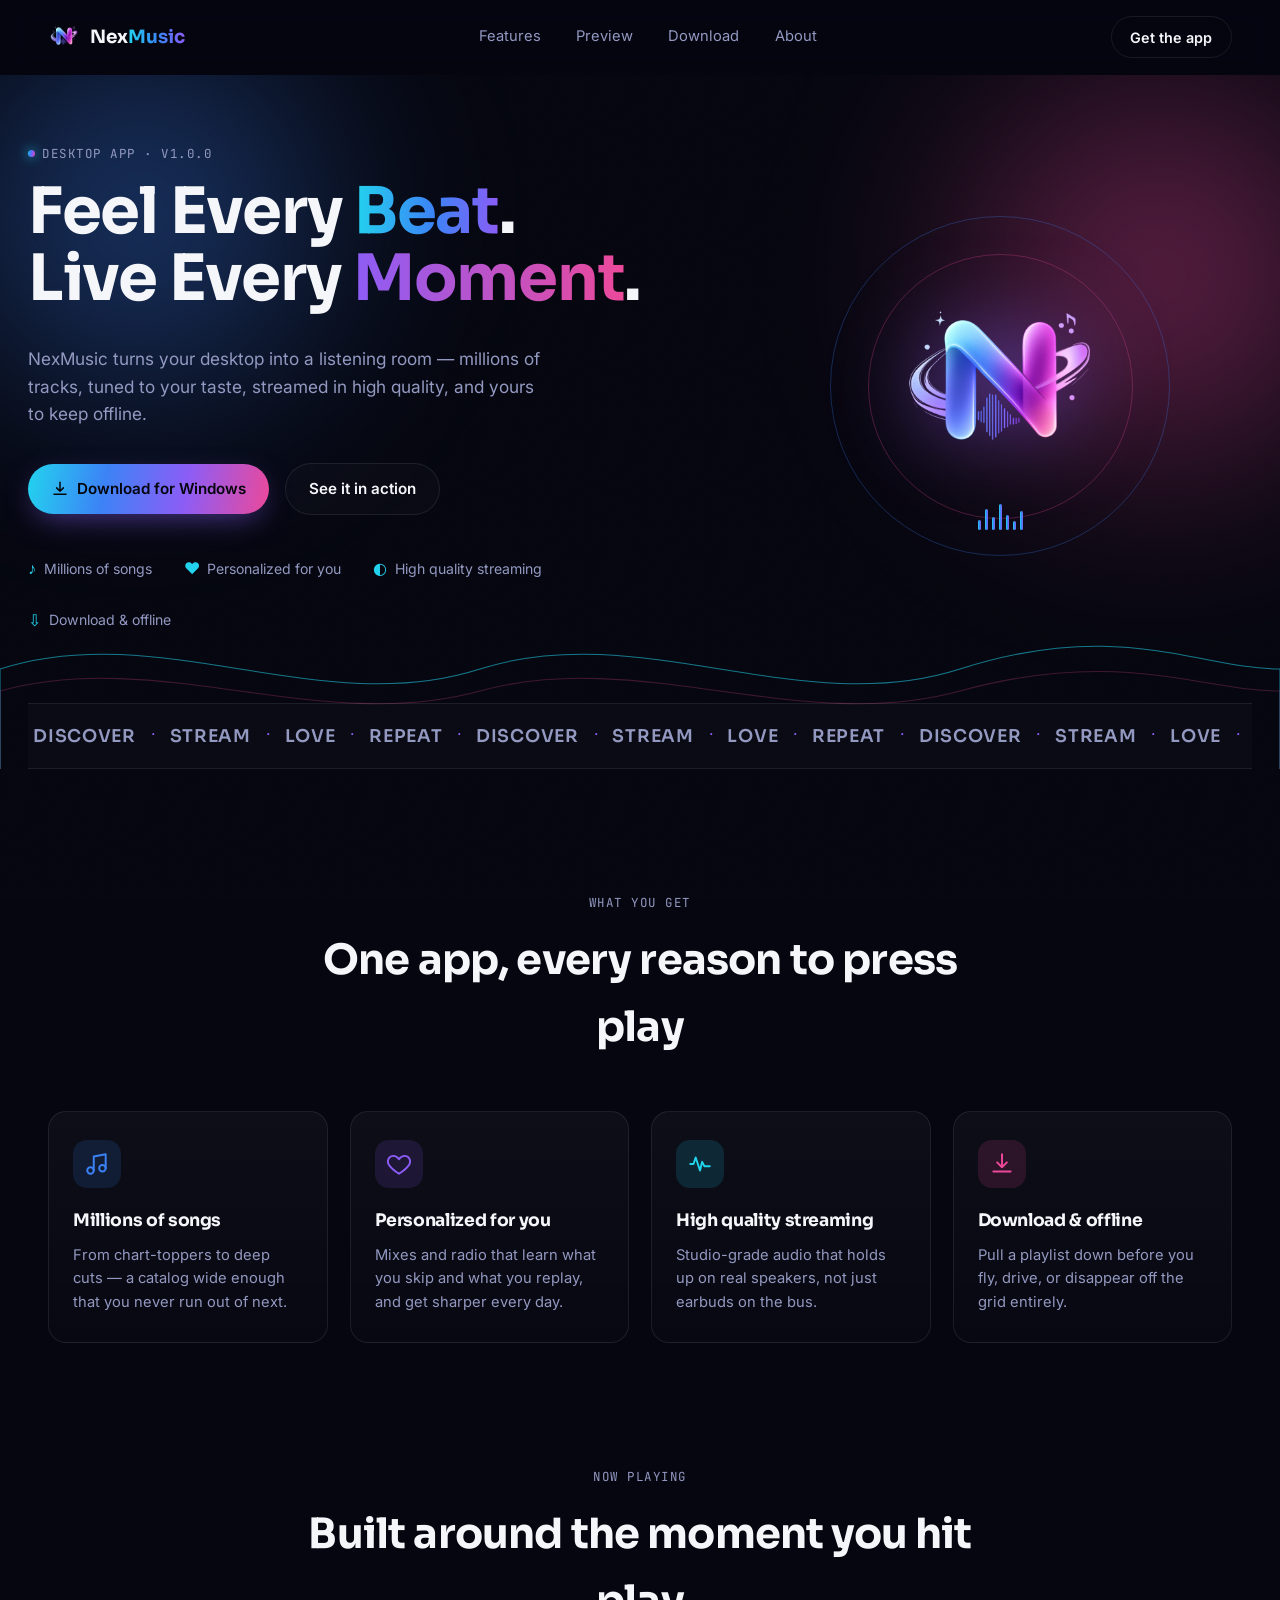
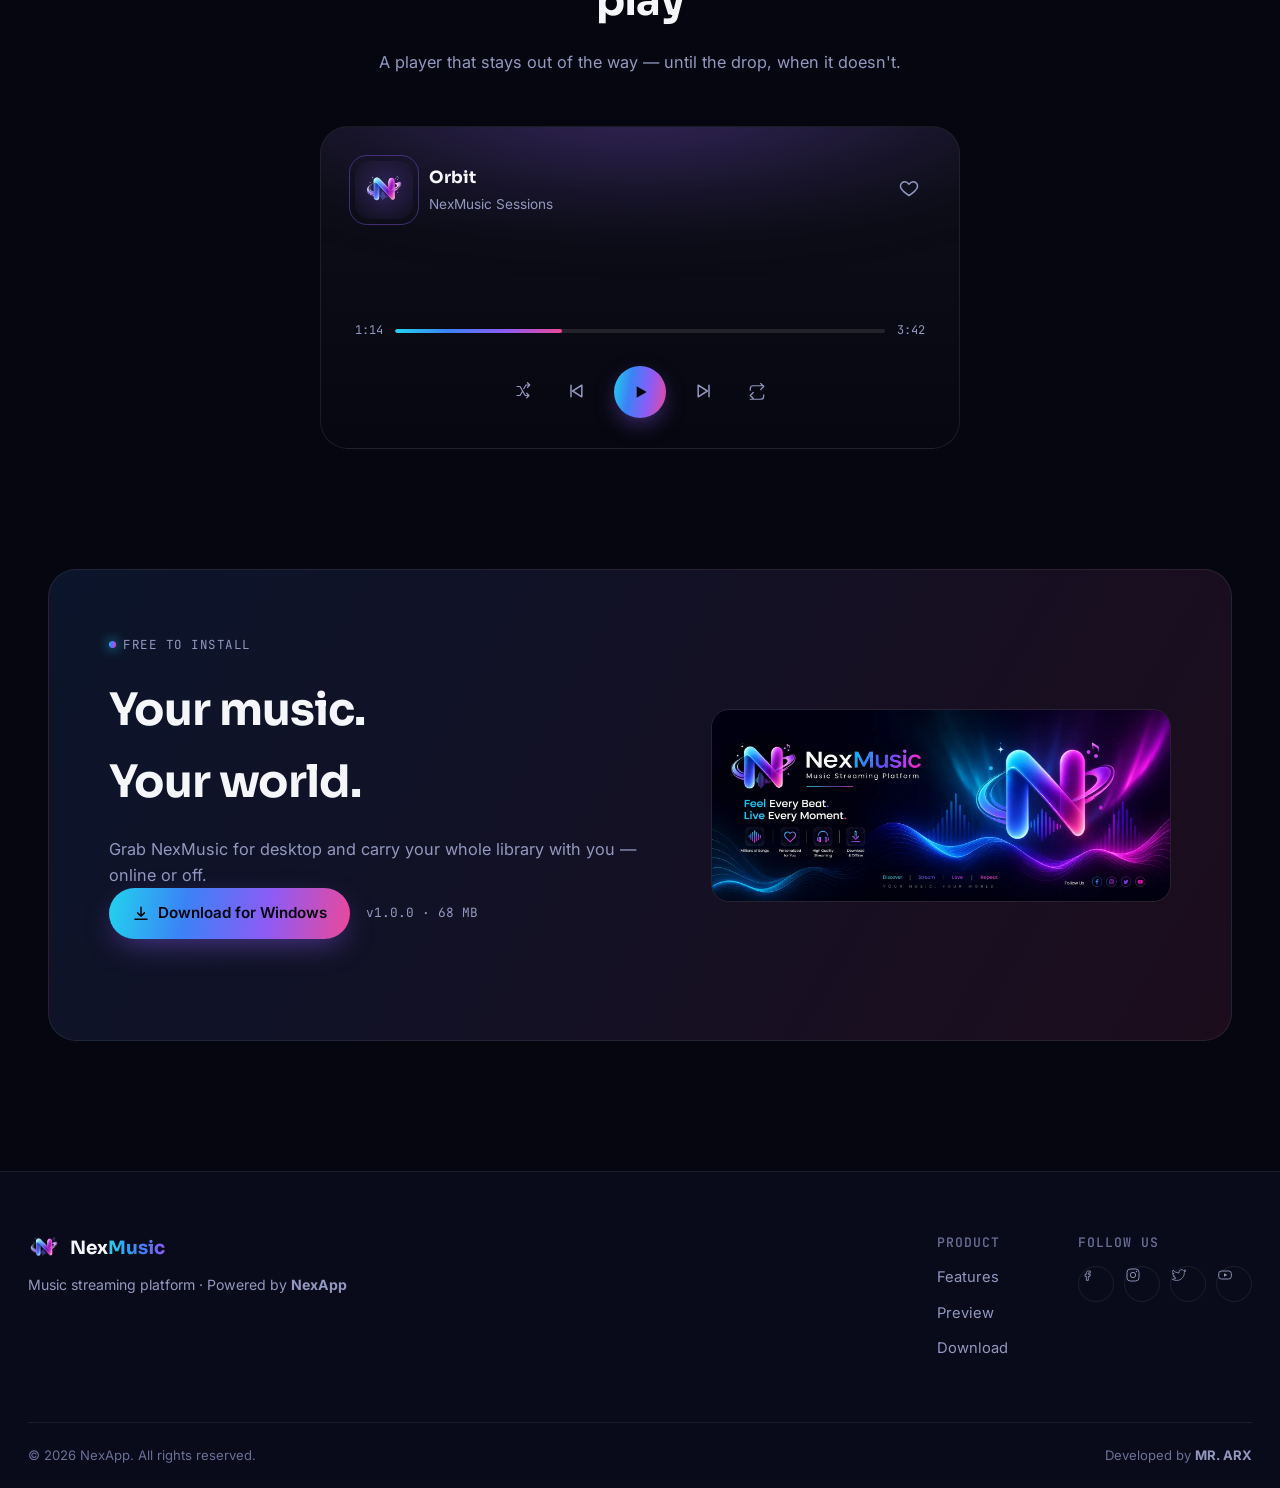
==== index.html @ af3c4093 "NexMusic landing" ====
<!DOCTYPE html>
<html lang="en">
<head>
<meta charset="UTF-8">
<meta name="viewport" content="width=device-width, initial-scale=1.0">
<title>NexMusic — Feel Every Beat. Live Every Moment.</title>
<meta name="description" content="NexMusic is a desktop music streaming app with millions of songs, personalized picks, high-quality audio, and offline downloads. Built by NexApp.">

<!-- Open Graph -->
<meta property="og:title" content="NexMusic — Feel Every Beat. Live Every Moment.">
<meta property="og:description" content="Millions of songs. Personalized for you. High-quality streaming, downloaded and offline.">
<meta property="og:image" content="assets/cover.webp">
<meta property="og:type" content="website">

<link rel="icon" href="assets/favicon.ico" type="image/x-icon">
<link rel="apple-touch-icon" href="assets/logo-512.png">

<link rel="preconnect" href="https://fonts.googleapis.com">
<link rel="preconnect" href="https://fonts.gstatic.com" crossorigin>
<link href="https://fonts.googleapis.com/css2?family=Sora:wght@400;500;600;700;800&family=Inter:wght@400;500;600;700&family=JetBrains+Mono:wght@400;500&display=swap" rel="stylesheet">

<link rel="stylesheet" href="style.css">
</head>
<body>

<div class="noise-layer"></div>

<!-- ============ NAV ============ -->
<header class="nav" id="nav">
  <div class="nav-inner">
    <a href="#top" class="brand">
      <img src="assets/logo.webp" alt="NexMusic" class="brand-mark">
      <span class="brand-name">Nex<em>Music</em></span>
    </a>

    <nav class="nav-links" id="navLinks">
      <a href="#features">Features</a>
      <a href="#player">Preview</a>
      <a href="#download">Download</a>
      <a href="#about">About</a>
    </nav>

    <div class="nav-actions">
      <a href="#download" class="btn btn-ghost">Get the app</a>
      <button class="nav-toggle" id="navToggle" aria-label="Toggle menu" aria-expanded="false">
        <span></span><span></span><span></span>
      </button>
    </div>
  </div>
</header>

<main id="top">

  <!-- ============ HERO ============ -->
  <section class="hero">
    <div class="hero-bg" aria-hidden="true">
      <div class="glow glow-blue"></div>
      <div class="glow glow-pink"></div>
      <svg class="hero-wave" viewBox="0 0 1600 300" preserveAspectRatio="none" aria-hidden="true">
        <path class="wave wave-1" d="M0,150 C 200,80 400,220 600,150 C 800,80 1000,220 1200,150 C 1400,80 1500,150 1600,150 L1600,300 L0,300 Z"/>
        <path class="wave wave-2" d="M0,180 C 200,120 400,240 600,180 C 800,120 1000,240 1200,180 C 1400,120 1500,180 1600,180 L1600,300 L0,300 Z"/>
      </svg>
    </div>

    <div class="hero-inner">
      <div class="hero-copy reveal">
        <p class="eyebrow"><span class="eyebrow-dot"></span>Desktop app · v1.0.0</p>
        <h1 class="hero-title">
          Feel Every <span class="grad-text">Beat</span>.<br>
          Live Every <span class="grad-text alt">Moment</span>.
        </h1>
        <p class="hero-sub">
          NexMusic turns your desktop into a listening room — millions of tracks, tuned to your
          taste, streamed in high quality, and yours to keep offline.
        </p>

        <div class="hero-cta">
          <a href="#download" class="btn btn-primary">
            <svg width="18" height="18" viewBox="0 0 24 24" fill="none"><path d="M12 3v12m0 0l-4.5-4.5M12 15l4.5-4.5M4 19h16" stroke="currentColor" stroke-width="2" stroke-linecap="round" stroke-linejoin="round"/></svg>
            Download for Windows
          </a>
          <a href="#player" class="btn btn-outline">See it in action</a>
        </div>

        <div class="hero-stats">
          <div class="stat"><span class="stat-icon">♪</span>Millions of songs</div>
          <div class="stat"><span class="stat-icon">♥</span>Personalized for you</div>
          <div class="stat"><span class="stat-icon">◐</span>High quality streaming</div>
          <div class="stat"><span class="stat-icon">⇩</span>Download &amp; offline</div>
        </div>
      </div>

      <div class="hero-art reveal" style="--delay:120ms">
        <div class="logo-orbit">
          <div class="orbit-ring ring-1"></div>
          <div class="orbit-ring ring-2"></div>
          <img src="assets/logo.webp" alt="NexMusic logo" class="hero-logo">
          <div class="mini-eq" aria-hidden="true">
            <span></span><span></span><span></span><span></span><span></span><span></span><span></span>
          </div>
        </div>
      </div>
    </div>

    <div class="marquee" aria-hidden="true">
      <div class="marquee-track">
        <span>Discover</span><i>·</i><span>Stream</span><i>·</i><span>Love</span><i>·</i><span>Repeat</span><i>·</i>
        <span>Discover</span><i>·</i><span>Stream</span><i>·</i><span>Love</span><i>·</i><span>Repeat</span><i>·</i>
        <span>Discover</span><i>·</i><span>Stream</span><i>·</i><span>Love</span><i>·</i><span>Repeat</span><i>·</i>
        <span>Discover</span><i>·</i><span>Stream</span><i>·</i><span>Love</span><i>·</i><span>Repeat</span><i>·</i>
      </div>
    </div>
  </section>

  <!-- ============ FEATURES ============ -->
  <section class="features" id="features">
    <div class="section-head reveal">
      <p class="eyebrow center">What you get</p>
      <h2>One app, every reason to press play</h2>
    </div>

    <div class="feature-grid">
      <article class="feature-card reveal">
        <div class="feature-icon icon-blue">
          <svg width="26" height="26" viewBox="0 0 24 24" fill="none"><path d="M9 18V5l11-2v13" stroke="currentColor" stroke-width="1.8" stroke-linecap="round" stroke-linejoin="round"/><circle cx="6" cy="18" r="3" stroke="currentColor" stroke-width="1.8"/><circle cx="17" cy="16" r="3" stroke="currentColor" stroke-width="1.8"/></svg>
        </div>
        <h3>Millions of songs</h3>
        <p>From chart-toppers to deep cuts — a catalog wide enough that you never run out of next.</p>
      </article>

      <article class="feature-card reveal" style="--delay:80ms">
        <div class="feature-icon icon-purple">
          <svg width="26" height="26" viewBox="0 0 24 24" fill="none"><path d="M12 21s-7-4.35-9.5-8.5C.5 8.5 3 4.5 7 4.5c2 0 3.5 1 5 3 1.5-2 3-3 5-3 4 0 6.5 4 4.5 8-2.5 4.15-9.5 8.5-9.5 8.5z" stroke="currentColor" stroke-width="1.8" stroke-linejoin="round"/></svg>
        </div>
        <h3>Personalized for you</h3>
        <p>Mixes and radio that learn what you skip and what you replay, and get sharper every day.</p>
      </article>

      <article class="feature-card reveal" style="--delay:160ms">
        <div class="feature-icon icon-cyan">
          <svg width="26" height="26" viewBox="0 0 24 24" fill="none"><path d="M3 12h3l2-6 4 12 2-8 2 4h5" stroke="currentColor" stroke-width="1.8" stroke-linecap="round" stroke-linejoin="round"/></svg>
        </div>
        <h3>High quality streaming</h3>
        <p>Studio-grade audio that holds up on real speakers, not just earbuds on the bus.</p>
      </article>

      <article class="feature-card reveal" style="--delay:240ms">
        <div class="feature-icon icon-pink">
          <svg width="26" height="26" viewBox="0 0 24 24" fill="none"><path d="M12 3v12m0 0l-4.5-4.5M12 15l4.5-4.5M4 19h16" stroke="currentColor" stroke-width="1.8" stroke-linecap="round" stroke-linejoin="round"/></svg>
        </div>
        <h3>Download &amp; offline</h3>
        <p>Pull a playlist down before you fly, drive, or disappear off the grid entirely.</p>
      </article>
    </div>
  </section>

  <!-- ============ PLAYER PREVIEW (signature) ============ -->
  <section class="player-section" id="player">
    <div class="section-head reveal">
      <p class="eyebrow center">Now playing</p>
      <h2>Built around the moment you hit play</h2>
      <p class="section-sub">A player that stays out of the way — until the drop, when it doesn't.</p>
    </div>

    <div class="player-card reveal">
      <div class="player-glow" aria-hidden="true"></div>
      <div class="player-top">
        <div class="player-art">
          <img src="assets/logo.webp" alt="" aria-hidden="true">
          <div class="art-ring"></div>
        </div>
        <div class="player-meta">
          <p class="player-track">Orbit</p>
          <p class="player-artist">NexMusic Sessions</p>
        </div>
        <button class="player-like" aria-label="Like">
          <svg width="20" height="20" viewBox="0 0 24 24" fill="none"><path d="M12 21s-7-4.35-9.5-8.5C.5 8.5 3 4.5 7 4.5c2 0 3.5 1 5 3 1.5-2 3-3 5-3 4 0 6.5 4 4.5 8-2.5 4.15-9.5 8.5-9.5 8.5z" stroke="currentColor" stroke-width="1.8" stroke-linejoin="round"/></svg>
        </button>
      </div>

      <div class="player-eq" aria-hidden="true">
        <span></span><span></span><span></span><span></span><span></span><span></span><span></span><span></span><span></span><span></span><span></span><span></span><span></span><span></span><span></span><span></span><span></span><span></span><span></span><span></span><span></span><span></span><span></span><span></span>
      </div>

      <div class="player-scrub">
        <span class="t-now">1:14</span>
        <div class="scrub-track"><div class="scrub-fill"></div></div>
        <span class="t-end">3:42</span>
      </div>

      <div class="player-controls">
        <button aria-label="Shuffle"><svg width="18" height="18" viewBox="0 0 24 24" fill="none"><path d="M4 6h4l7 12h5m0 0l-3-3m3 3l-3 3M4 18h4l3-5m2-4l3-5h5m0 0l-3-3m3 3l-3 3" stroke="currentColor" stroke-width="1.6" stroke-linecap="round" stroke-linejoin="round"/></svg></button>
        <button aria-label="Previous"><svg width="20" height="20" viewBox="0 0 24 24" fill="none"><path d="M19 5v14L8 12l11-7zM6 5v14" stroke="currentColor" stroke-width="1.8" stroke-linecap="round" stroke-linejoin="round"/></svg></button>
        <button class="play-btn" aria-label="Play"><svg width="20" height="20" viewBox="0 0 24 24" fill="currentColor"><path d="M8 5v14l12-7z"/></svg></button>
        <button aria-label="Next"><svg width="20" height="20" viewBox="0 0 24 24" fill="none"><path d="M5 5v14l11-7L5 5zM18 5v14" stroke="currentColor" stroke-width="1.8" stroke-linecap="round" stroke-linejoin="round"/></svg></button>
        <button aria-label="Repeat"><svg width="18" height="18" viewBox="0 0 24 24" fill="none"><path d="M17 2l4 4-4 4M3 11V9a4 4 0 014-4h14M7 22l-4-4 4-4m14 3v2a4 4 0 01-4 4H3" stroke="currentColor" stroke-width="1.6" stroke-linecap="round" stroke-linejoin="round"/></svg></button>
      </div>
    </div>
  </section>

  <!-- ============ DOWNLOAD ============ -->
  <section class="download" id="download">
    <div class="download-card reveal">
      <div class="download-copy">
        <p class="eyebrow"><span class="eyebrow-dot"></span>Free to install</p>
        <h2>Your music.<br>Your world.</h2>
        <p class="section-sub">
          Grab NexMusic for desktop and carry your whole library with you — online or off.
        </p>
        <div class="hero-cta">
          <a href="#" class="btn btn-primary">
            <svg width="18" height="18" viewBox="0 0 24 24" fill="none"><path d="M12 3v12m0 0l-4.5-4.5M12 15l4.5-4.5M4 19h16" stroke="currentColor" stroke-width="2" stroke-linecap="round" stroke-linejoin="round"/></svg>
            Download for Windows
          </a>
          <span class="version-tag">v1.0.0 · 68 MB</span>
        </div>
      </div>
      <div class="download-art" aria-hidden="true">
        <img src="assets/cover.webp" alt="" loading="lazy">
      </div>
    </div>
  </section>

</main>

<!-- ============ FOOTER ============ -->
<footer class="footer" id="about">
  <div class="footer-inner">
    <div class="footer-brand">
      <a href="#top" class="brand">
        <img src="assets/logo.webp" alt="NexMusic" class="brand-mark">
        <span class="brand-name">Nex<em>Music</em></span>
      </a>
      <p>Music streaming platform · Powered by <strong>NexApp</strong></p>
    </div>

    <div class="footer-links">
      <div class="footer-col">
        <h4>Product</h4>
        <a href="#features">Features</a>
        <a href="#player">Preview</a>
        <a href="#download">Download</a>
      </div>
      <div class="footer-col">
        <h4>Follow us</h4>
        <div class="social-row">
          <a href="#" aria-label="Facebook" class="social-btn"><svg width="16" height="16" viewBox="0 0 24 24" fill="none"><path d="M14 9h3V6h-3c-1.66 0-3 1.34-3 3v2H9v3h2v6h3v-6h2.5l.5-3H14V9.5c0-.28.22-.5.5-.5z" stroke="currentColor" stroke-width="1.3" stroke-linejoin="round"/></svg></a>
          <a href="#" aria-label="Instagram" class="social-btn"><svg width="16" height="16" viewBox="0 0 24 24" fill="none"><rect x="3" y="3" width="18" height="18" rx="5" stroke="currentColor" stroke-width="1.4"/><circle cx="12" cy="12" r="4" stroke="currentColor" stroke-width="1.4"/><circle cx="17.2" cy="6.8" r="1" fill="currentColor"/></svg></a>
          <a href="#" aria-label="Twitter" class="social-btn"><svg width="16" height="16" viewBox="0 0 24 24" fill="none"><path d="M22 5.9c-.7.3-1.5.6-2.3.7.8-.5 1.5-1.3 1.8-2.3-.8.5-1.7.8-2.6 1a4.1 4.1 0 00-7 3.7A11.6 11.6 0 013 4.6a4 4 0 001.3 5.5c-.7 0-1.3-.2-1.9-.5v.1c0 2 1.4 3.6 3.3 4-.3.1-.7.1-1.1.1-.3 0-.5 0-.8-.1.5 1.6 2 2.8 3.8 2.8A8.2 8.2 0 012 18.4a11.6 11.6 0 006.3 1.8c7.5 0 11.7-6.2 11.7-11.7v-.5c.8-.6 1.5-1.3 2-2.1z" stroke="currentColor" stroke-width="1.2" stroke-linejoin="round"/></svg></a>
          <a href="#" aria-label="YouTube" class="social-btn"><svg width="16" height="16" viewBox="0 0 24 24" fill="none"><rect x="2.5" y="6" width="19" height="12" rx="4" stroke="currentColor" stroke-width="1.4"/><path d="M10.5 9.5l5 2.5-5 2.5z" fill="currentColor"/></svg></a>
        </div>
      </div>
    </div>
  </div>

  <div class="footer-bottom">
    <p>© <span id="year"></span> NexApp. All rights reserved.</p>
    <p>Developed by <strong>MR. ARX</strong></p>
  </div>
</footer>

<script src="script.js"></script>
</body>
</html>
---- style.css ----
/* =========================================================
   NexMusic — design tokens
   Color: #05060F bg / #0B0E23 panel / #22D3EE cyan / #3B82F6 blue
          #8B5CF6 purple / #EC4899 pink / #F5F6FA text / #9298C0 muted
   Type:  Sora (display) · Inter (body) · JetBrains Mono (utility)
   ========================================================= */

:root{
  --bg:            #05060f;
  --bg-soft:       #090b1a;
  --panel:         #0c0f24;
  --panel-line:    rgba(255,255,255,0.08);
  --text:          #f5f6fa;
  --muted:         #9298c0;
  --muted-2:       #6b7099;

  --cyan:          #22d3ee;
  --blue:          #3b82f6;
  --purple:        #8b5cf6;
  --pink:          #ec4899;

  --grad-1: linear-gradient(90deg, var(--cyan), var(--blue) 55%, var(--purple));
  --grad-2: linear-gradient(90deg, var(--purple), var(--pink));
  --grad-full: linear-gradient(100deg, var(--cyan) 0%, var(--blue) 32%, var(--purple) 65%, var(--pink) 100%);

  --radius-lg: 28px;
  --radius-md: 18px;
  --radius-sm: 12px;

  --font-display: "Sora", "Inter", sans-serif;
  --font-body: "Inter", sans-serif;
  --font-mono: "JetBrains Mono", monospace;

  --ease: cubic-bezier(.16,.84,.44,1);
}

*,*::before,*::after{ box-sizing:border-box; }
html{ scroll-behavior:smooth; }
::selection{ background:var(--purple); color:#fff; }

body{
  margin:0;
  background:var(--bg);
  color:var(--text);
  font-family:var(--font-body);
  font-size:16px;
  line-height:1.6;
  -webkit-font-smoothing:antialiased;
  overflow-x:hidden;
}

img{ max-width:100%; display:block; }
a{ color:inherit; text-decoration:none; }
button{ font-family:inherit; cursor:pointer; background:none; border:none; color:inherit; }
h1,h2,h3,h4{ font-family:var(--font-display); margin:0; font-weight:700; letter-spacing:-0.02em; }
p{ margin:0; }

.noise-layer{
  position:fixed; inset:0; pointer-events:none; z-index:2; opacity:.035; mix-blend-mode:overlay;
  background-image:url("data:image/svg+xml,%3Csvg xmlns='http://www.w3.org/2000/svg' width='120' height='120'%3E%3Cfilter id='n'%3E%3CfeTurbulence type='fractalNoise' baseFrequency='0.9' numOctaves='2' stitchTiles='stitch'/%3E%3C/filter%3E%3Crect width='100%25' height='100%25' filter='url(%23n)'/%3E%3C/svg%3E");
}

.grad-text{
  background:var(--grad-1);
  -webkit-background-clip:text;
  background-clip:text;
  color:transparent;
}
.grad-text.alt{ background:var(--grad-2); -webkit-background-clip:text; background-clip:text; }

/* ---------- reveal on scroll ---------- */
.reveal{ opacity:0; transform:translateY(22px); transition:opacity .8s var(--ease), transform .8s var(--ease); transition-delay:var(--delay,0ms); }
.reveal.in{ opacity:1; transform:translateY(0); }

@media (prefers-reduced-motion: reduce){
  *{ animation-duration:.001ms !important; animation-iteration-count:1 !important; transition-duration:.001ms !important; scroll-behavior:auto !important; }
}

/* ---------- buttons ---------- */
.btn{
  display:inline-flex; align-items:center; gap:.55em;
  padding:.85em 1.5em;
  border-radius:999px;
  font-weight:600; font-size:.95rem;
  transition:transform .25s var(--ease), box-shadow .25s var(--ease), background .25s var(--ease), border-color .25s var(--ease);
  white-space:nowrap;
}
.btn:focus-visible{ outline:2px solid var(--cyan); outline-offset:3px; }
.btn-primary{
  background:var(--grad-full);
  color:#04050c;
  box-shadow:0 10px 30px -8px rgba(139,92,246,.55);
}
.btn-primary:hover{ transform:translateY(-2px); box-shadow:0 16px 36px -8px rgba(139,92,246,.7); }
.btn-outline{
  border:1px solid var(--panel-line);
  color:var(--text);
  background:rgba(255,255,255,.02);
}
.btn-outline:hover{ border-color:rgba(255,255,255,.3); background:rgba(255,255,255,.05); }
.btn-ghost{
  padding:.6em 1.3em;
  font-size:.9rem;
  border:1px solid var(--panel-line);
  border-radius:999px;
}
.btn-ghost:hover{ border-color:var(--cyan); color:var(--cyan); }

/* ---------- eyebrow ---------- */
.eyebrow{
  display:inline-flex; align-items:center; gap:.6em;
  font-family:var(--font-mono);
  font-size:.78rem;
  letter-spacing:.12em;
  text-transform:uppercase;
  color:var(--muted);
  margin:0 0 1.1em;
}
.eyebrow.center{ justify-content:center; width:100%; }
.eyebrow-dot{
  width:7px; height:7px; border-radius:50%;
  background:var(--grad-full);
  box-shadow:0 0 12px var(--cyan);
  animation:pulse-dot 2.2s ease-in-out infinite;
}
@keyframes pulse-dot{ 0%,100%{ opacity:1; transform:scale(1);} 50%{ opacity:.5; transform:scale(1.3);} }

/* =========================================================
   NAV
   ========================================================= */
.nav{
  position:sticky; top:0; z-index:50;
  backdrop-filter:blur(16px) saturate(140%);
  background:rgba(5,6,15,.6);
  border-bottom:1px solid transparent;
  transition:border-color .3s, background .3s;
}
.nav.scrolled{ border-color:var(--panel-line); background:rgba(5,6,15,.85); }
.nav-inner{
  max-width:1240px; margin:0 auto;
  display:flex; align-items:center; justify-content:space-between;
  padding:16px 28px;
}
.brand{ display:flex; align-items:center; gap:10px; }
.brand-mark{ width:32px; height:32px; object-fit:contain; }
.brand-name{ font-family:var(--font-display); font-weight:700; font-size:1.15rem; }
.brand-name em{ font-style:normal; background:var(--grad-1); -webkit-background-clip:text; background-clip:text; color:transparent; }

.nav-links{ display:flex; gap:2.2rem; }
.nav-links a{ font-size:.92rem; color:var(--muted); transition:color .2s; position:relative; }
.nav-links a:hover{ color:var(--text); }

.nav-actions{ display:flex; align-items:center; gap:14px; }
.nav-toggle{ display:none; flex-direction:column; gap:5px; width:26px; }
.nav-toggle span{ height:2px; background:var(--text); border-radius:2px; transition:transform .25s, opacity .25s; }

/* =========================================================
   HERO
   ========================================================= */
.hero{ position:relative; padding:64px 28px 0; overflow:hidden; }
.hero-bg{ position:absolute; inset:0; z-index:0; pointer-events:none; }
.glow{ position:absolute; border-radius:50%; filter:blur(90px); opacity:.5; }
.glow-blue{ width:520px; height:520px; background:radial-gradient(circle, var(--blue), transparent 70%); top:-120px; left:-120px; }
.glow-pink{ width:560px; height:560px; background:radial-gradient(circle, var(--pink), transparent 70%); top:-80px; right:-160px; }

.hero-wave{ position:absolute; left:0; right:0; bottom:-10px; width:100%; height:220px; z-index:0; }
.wave{ fill:none; stroke-width:1.4; opacity:.55; }
.wave-1{ stroke:url(#g1); }
.wave-2{ stroke:var(--purple); opacity:.25; }
.wave path{ fill:none; }
.hero-wave .wave-1{ stroke:var(--cyan); animation:wave-shift 9s ease-in-out infinite alternate; }
.hero-wave .wave-2{ stroke:var(--pink); animation:wave-shift 11s ease-in-out infinite alternate-reverse; }
@keyframes wave-shift{ 0%{ transform:translateX(0);} 100%{ transform:translateX(-40px);} }

.hero-inner{
  position:relative; z-index:1;
  max-width:1240px; margin:0 auto;
  display:grid; grid-template-columns:1.15fr .85fr; gap:40px; align-items:center;
  padding-bottom:70px;
}

.hero-title{ font-size:clamp(2.5rem, 5vw, 4rem); line-height:1.06; margin-bottom:.5em; }
.hero-sub{ color:var(--muted); font-size:1.08rem; max-width:520px; margin-bottom:2em; }
.hero-cta{ display:flex; align-items:center; gap:16px; flex-wrap:wrap; margin-bottom:2.6em; }

.hero-stats{ display:flex; flex-wrap:wrap; gap:1.6em 2em; }
.stat{ display:flex; align-items:center; gap:.55em; font-size:.88rem; color:var(--muted); }
.stat-icon{ color:var(--cyan); font-size:1rem; }

/* hero logo art */
.hero-art{ display:flex; justify-content:center; align-items:center; position:relative; }
.logo-orbit{ position:relative; width:340px; height:340px; display:flex; align-items:center; justify-content:center; }
.hero-logo{
  width:220px; z-index:2;
  filter:drop-shadow(0 0 40px rgba(139,92,246,.55));
  animation:float-logo 6s ease-in-out infinite;
}
@keyframes float-logo{ 0%,100%{ transform:translateY(0);} 50%{ transform:translateY(-14px);} }

.orbit-ring{ position:absolute; border-radius:50%; border:1px solid var(--panel-line); }
.ring-1{ width:100%; height:100%; animation:spin 26s linear infinite; border-color:rgba(59,130,246,.28); }
.ring-2{ width:78%; height:78%; animation:spin 20s linear infinite reverse; border-color:rgba(236,72,153,.28); }
@keyframes spin{ to{ transform:rotate(360deg);} }

.mini-eq{ position:absolute; bottom:26px; display:flex; align-items:flex-end; gap:4px; height:26px; z-index:2; }
.mini-eq span{ width:3px; background:var(--grad-1); border-radius:2px; animation:eq-bounce 1.1s ease-in-out infinite; }
.mini-eq span:nth-child(1){ animation-delay:.0s; height:40%; }
.mini-eq span:nth-child(2){ animation-delay:.1s; height:80%; }
.mini-eq span:nth-child(3){ animation-delay:.2s; height:50%; }
.mini-eq span:nth-child(4){ animation-delay:.3s; height:100%; }
.mini-eq span:nth-child(5){ animation-delay:.15s; height:60%; }
.mini-eq span:nth-child(6){ animation-delay:.25s; height:35%; }
.mini-eq span:nth-child(7){ animation-delay:.05s; height:75%; }
@keyframes eq-bounce{ 0%,100%{ transform:scaleY(.4);} 50%{ transform:scaleY(1);} }

/* marquee */
.marquee{ position:relative; z-index:1; border-top:1px solid var(--panel-line); border-bottom:1px solid var(--panel-line); overflow:hidden; padding:18px 0; background:rgba(255,255,255,.015); }
.marquee-track{ display:flex; gap:.6em; white-space:nowrap; width:max-content; animation:marquee 26s linear infinite; }
.marquee-track span{ font-family:var(--font-display); font-weight:600; font-size:1.1rem; color:var(--muted); padding:0 .3em; text-transform:uppercase; letter-spacing:.04em; }
.marquee-track i{ color:var(--purple); font-style:normal; }
@keyframes marquee{ from{ transform:translateX(0);} to{ transform:translateX(-50%);} }

/* =========================================================
   SECTION HEAD (shared)
   ========================================================= */
.section-head{ max-width:720px; margin:0 auto 3.2em; text-align:center; }
.section-head h2{ font-size:clamp(1.8rem,3.4vw,2.6rem); margin-bottom:.35em; }
.section-sub{ color:var(--muted); font-size:1.02rem; }

/* =========================================================
   FEATURES
   ========================================================= */
.features{ max-width:1240px; margin:0 auto; padding:120px 28px 40px; }
.feature-grid{ display:grid; grid-template-columns:repeat(4, 1fr); gap:22px; }
.feature-card{
  background:linear-gradient(180deg, rgba(255,255,255,.035), rgba(255,255,255,.01));
  border:1px solid var(--panel-line);
  border-radius:var(--radius-md);
  padding:28px 24px;
  transition:transform .3s var(--ease), border-color .3s;
}
.feature-card:hover{ transform:translateY(-6px); border-color:rgba(255,255,255,.22); }
.feature-icon{
  width:48px; height:48px; border-radius:14px;
  display:flex; align-items:center; justify-content:center;
  margin-bottom:1.2em;
}
.icon-blue{ background:rgba(59,130,246,.14); color:var(--blue); }
.icon-purple{ background:rgba(139,92,246,.14); color:var(--purple); }
.icon-cyan{ background:rgba(34,211,238,.14); color:var(--cyan); }
.icon-pink{ background:rgba(236,72,153,.14); color:var(--pink); }
.feature-card h3{ font-size:1.08rem; margin-bottom:.5em; }
.feature-card p{ color:var(--muted); font-size:.92rem; }

/* =========================================================
   PLAYER (signature section)
   ========================================================= */
.player-section{ max-width:1240px; margin:0 auto; padding:80px 28px; }
.player-card{
  position:relative;
  max-width:640px; margin:0 auto;
  background:linear-gradient(180deg, rgba(255,255,255,.04), rgba(255,255,255,.008));
  border:1px solid var(--panel-line);
  border-radius:var(--radius-lg);
  padding:34px 34px 30px;
  overflow:hidden;
}
.player-glow{ position:absolute; inset:-40% -20% auto -20%; height:220px; background:radial-gradient(ellipse, rgba(139,92,246,.35), transparent 70%); filter:blur(40px); pointer-events:none; }

.player-top{ display:flex; align-items:center; gap:16px; position:relative; z-index:1; }
.player-art{ position:relative; width:58px; height:58px; flex-shrink:0; }
.player-art img{ width:100%; height:100%; object-fit:contain; padding:8px; background:radial-gradient(circle, rgba(139,92,246,.25), rgba(0,0,0,0)); border-radius:14px; }
.art-ring{ position:absolute; inset:-6px; border-radius:18px; border:1px solid rgba(139,92,246,.4); animation:spin 14s linear infinite; }
.player-meta{ flex:1; min-width:0; }
.player-track{ font-family:var(--font-display); font-weight:700; font-size:1.05rem; }
.player-artist{ color:var(--muted); font-size:.85rem; margin-top:2px; }
.player-like{ color:var(--muted); transition:color .2s, transform .2s; }
.player-like:hover{ color:var(--pink); transform:scale(1.1); }

.player-eq{ display:flex; align-items:flex-end; gap:3px; height:56px; margin:28px 0 18px; position:relative; z-index:1; }
.player-eq span{ flex:1; background:var(--grad-1); border-radius:3px; animation:eq-bounce 1.4s ease-in-out infinite; opacity:.85; }
.player-eq span:nth-child(3n){ animation-duration:1.1s; }
.player-eq span:nth-child(4n){ animation-duration:1.7s; background:var(--grad-2); }
.player-eq span:nth-child(5n){ animation-duration:.9s; }

.player-scrub{ display:flex; align-items:center; gap:12px; font-family:var(--font-mono); font-size:.75rem; color:var(--muted); position:relative; z-index:1; }
.scrub-track{ flex:1; height:4px; background:rgba(255,255,255,.1); border-radius:4px; overflow:hidden; }
.scrub-fill{ width:34%; height:100%; background:var(--grad-full); border-radius:4px; }

.player-controls{ display:flex; align-items:center; justify-content:center; gap:22px; margin-top:26px; position:relative; z-index:1; }
.player-controls button{ color:var(--muted); transition:color .2s, transform .2s; }
.player-controls button:hover{ color:var(--text); transform:scale(1.08); }
.play-btn{
  width:52px; height:52px; border-radius:50%;
  display:flex; align-items:center; justify-content:center;
  background:var(--grad-full); color:#04050c !important;
  box-shadow:0 8px 24px -6px rgba(139,92,246,.6);
}
.play-btn:hover{ transform:scale(1.06); }

/* =========================================================
   DOWNLOAD
   ========================================================= */
.download{ max-width:1240px; margin:0 auto; padding:40px 28px 130px; }
.download-card{
  position:relative;
  border-radius:var(--radius-lg);
  border:1px solid var(--panel-line);
  background:linear-gradient(120deg, rgba(59,130,246,.12), rgba(236,72,153,.1));
  padding:60px;
  display:grid; grid-template-columns:1.1fr .9fr; align-items:center; gap:40px;
  overflow:hidden;
}
.download-card h2{ font-size:clamp(2rem,3.6vw,2.8rem); margin:.15em 0 .4em; }
.version-tag{ font-family:var(--font-mono); font-size:.8rem; color:var(--muted); }
.download-art{ border-radius:var(--radius-md); overflow:hidden; border:1px solid var(--panel-line); }
.download-art img{ width:100%; height:100%; object-fit:cover; }

/* =========================================================
   FOOTER
   ========================================================= */
.footer{ border-top:1px solid var(--panel-line); padding:60px 28px 0; background:var(--bg-soft); }
.footer-inner{ max-width:1240px; margin:0 auto; display:flex; justify-content:space-between; gap:40px; flex-wrap:wrap; padding-bottom:50px; }
.footer-brand p{ color:var(--muted); font-size:.88rem; margin-top:10px; }
.footer-links{ display:flex; gap:70px; }
.footer-col h4{ font-size:.82rem; text-transform:uppercase; letter-spacing:.08em; color:var(--muted-2); margin-bottom:1em; font-family:var(--font-mono); font-weight:500; }
.footer-col a{ display:block; color:var(--muted); font-size:.92rem; margin-bottom:.8em; transition:color .2s; }
.footer-col a:hover{ color:var(--text); }
.social-row{ display:flex; gap:10px; }
.social-btn{ width:36px; height:36px; border-radius:50%; border:1px solid var(--panel-line); display:flex; align-items:center; justify-content:center; color:var(--muted); transition:all .2s; }
.social-btn:hover{ color:var(--text); border-color:var(--purple); background:rgba(139,92,246,.12); }

.footer-bottom{
  max-width:1240px; margin:0 auto;
  display:flex; justify-content:space-between; flex-wrap:wrap; gap:10px;
  padding:22px 0; border-top:1px solid var(--panel-line);
  font-size:.82rem; color:var(--muted-2);
}
.footer-bottom strong{ color:var(--muted); }

/* =========================================================
   RESPONSIVE
   ========================================================= */
@media (max-width: 980px){
  .feature-grid{ grid-template-columns:repeat(2, 1fr); }
  .hero-inner{ grid-template-columns:1fr; }
  .hero-art{ order:-1; }
  .logo-orbit{ width:240px; height:240px; }
  .hero-logo{ width:150px; }
  .download-card{ grid-template-columns:1fr; padding:40px; }
  .download-art{ order:-1; max-height:220px; }
}

@media (max-width: 720px){
  .nav-links{
    position:fixed; inset:64px 16px auto 16px;
    background:rgba(9,11,26,.97); backdrop-filter:blur(20px);
    border:1px solid var(--panel-line); border-radius:var(--radius-md);
    flex-direction:column; gap:0; padding:8px;
    transform-origin:top right;
    transform:scale(.96) translateY(-8px); opacity:0; pointer-events:none;
    transition:transform .25s var(--ease), opacity .25s var(--ease);
  }
  .nav-links.open{ transform:scale(1) translateY(0); opacity:1; pointer-events:auto; }
  .nav-links a{ padding:14px 16px; border-radius:10px; }
  .nav-links a:hover{ background:rgba(255,255,255,.05); }
  .nav-toggle{ display:flex; }
  .nav-actions .btn-ghost{ display:none; }

  .feature-grid{ grid-template-columns:1fr; }
  .footer-inner{ flex-direction:column; }
  .footer-links{ gap:40px; }
  .player-card{ padding:26px 20px; }
  .hero-stats{ gap:1em 1.6em; }
}
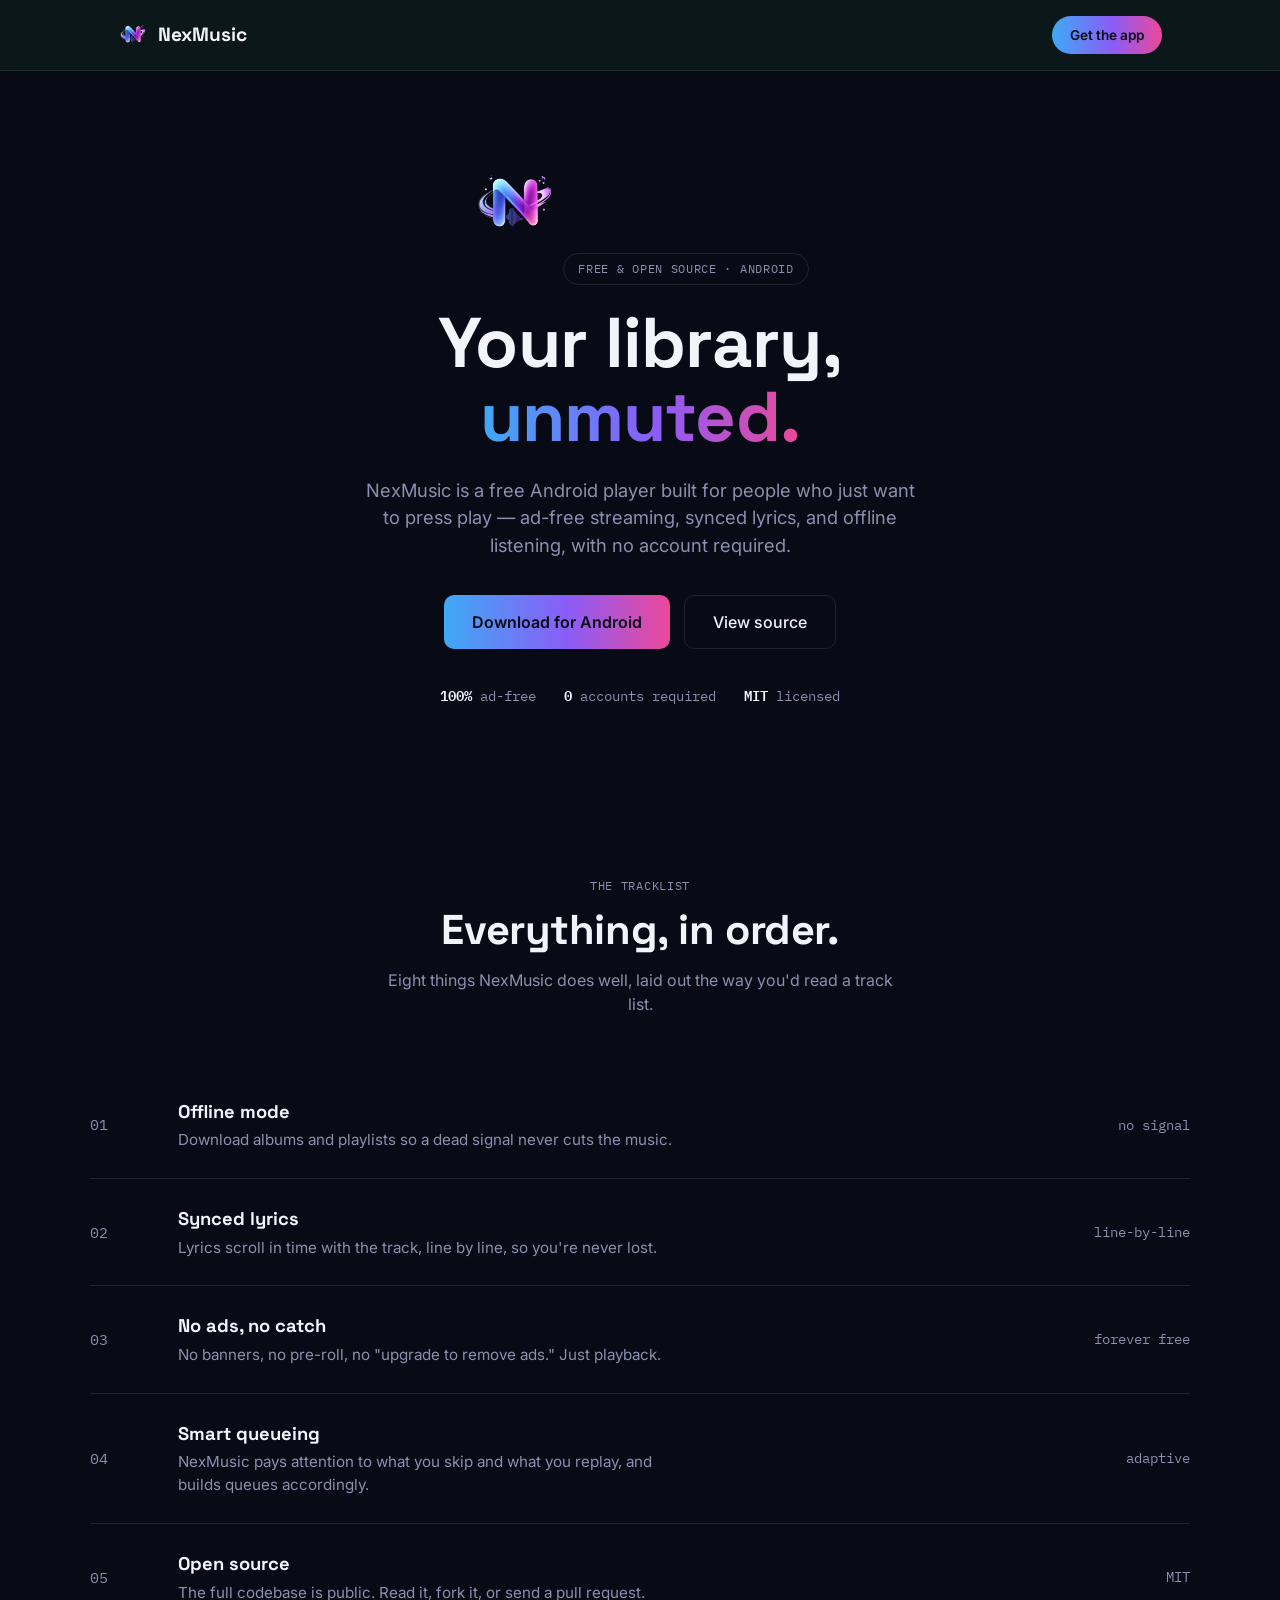
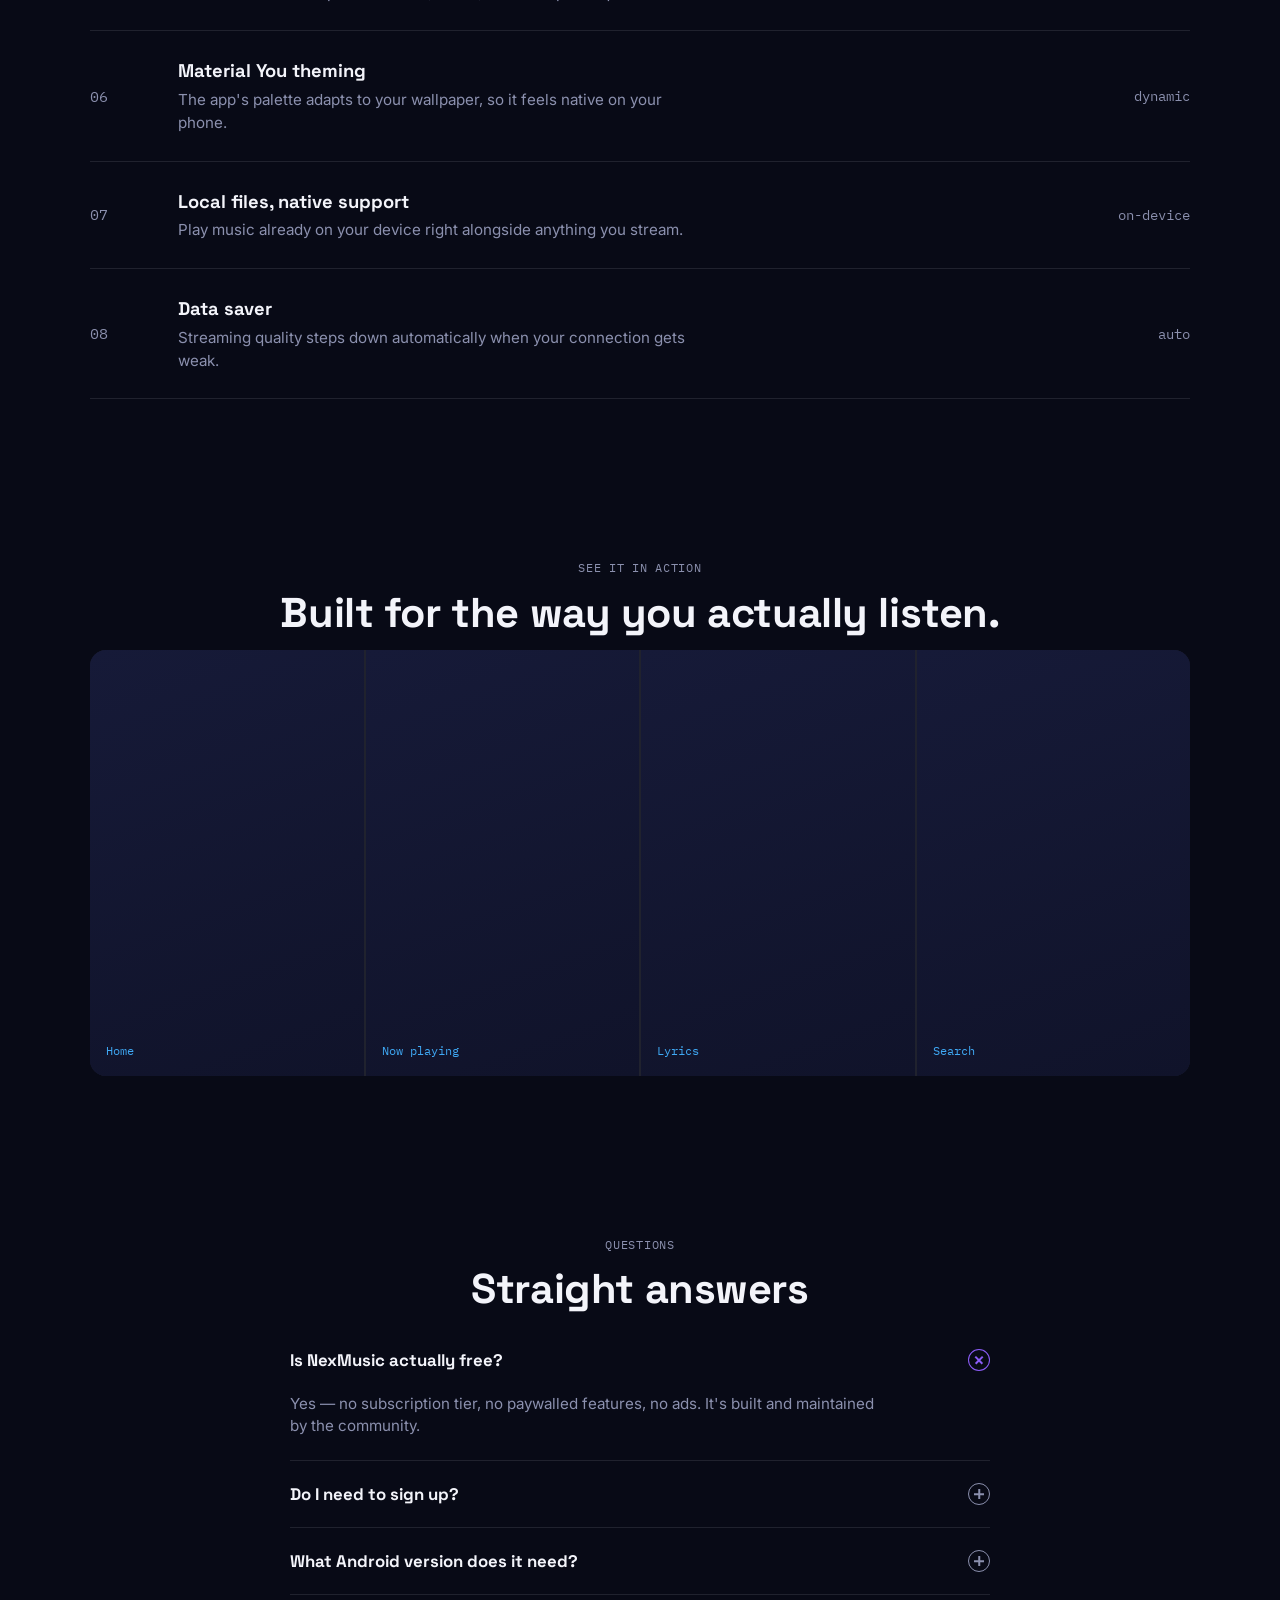
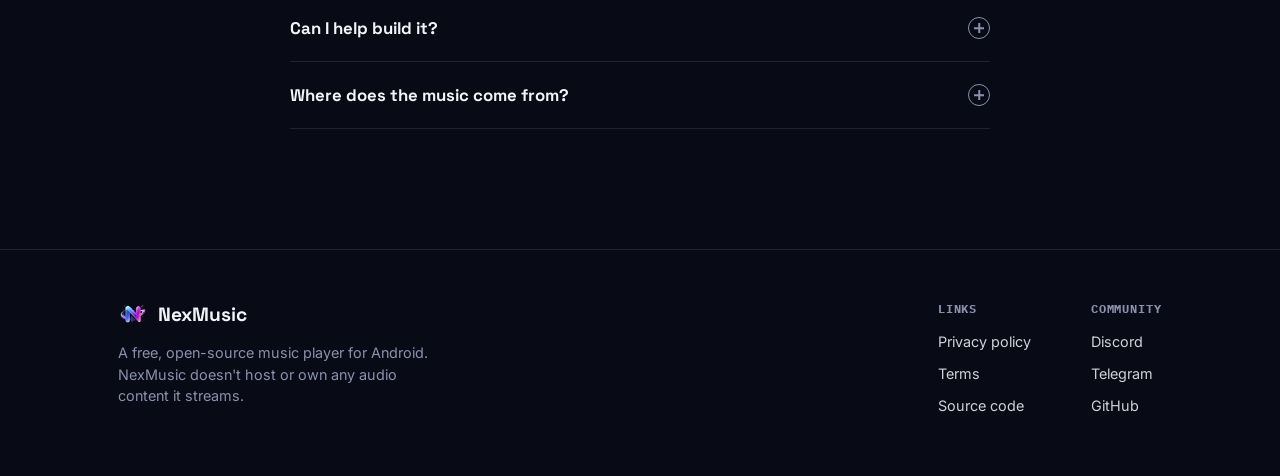
==== commit 41340f33: "v2" ====
--- a/index.html
+++ b/index.html
@@ -3,262 +3,340 @@
 <head>
 <meta charset="UTF-8">
 <meta name="viewport" content="width=device-width, initial-scale=1.0">
-<title>NexMusic — Feel Every Beat. Live Every Moment.</title>
-<meta name="description" content="NexMusic is a desktop music streaming app with millions of songs, personalized picks, high-quality audio, and offline downloads. Built by NexApp.">
-
-<!-- Open Graph -->
-<meta property="og:title" content="NexMusic — Feel Every Beat. Live Every Moment.">
-<meta property="og:description" content="Millions of songs. Personalized for you. High-quality streaming, downloaded and offline.">
-<meta property="og:image" content="assets/cover.webp">
-<meta property="og:type" content="website">
-
-<link rel="icon" href="assets/favicon.ico" type="image/x-icon">
-<link rel="apple-touch-icon" href="assets/logo-512.png">
-
+<title>NexMusic — Your library, unmuted.</title>
+<link rel="icon" href="logo.ico" type="image/x-icon">
+<meta name="description" content="NexMusic is a free, open-source Android music player. Ad-free streaming, synced lyrics, offline listening, no account required.">
 <link rel="preconnect" href="https://fonts.googleapis.com">
-<link rel="preconnect" href="https://fonts.gstatic.com" crossorigin>
-<link href="https://fonts.googleapis.com/css2?family=Sora:wght@400;500;600;700;800&family=Inter:wght@400;500;600;700&family=JetBrains+Mono:wght@400;500&display=swap" rel="stylesheet">
-
-<link rel="stylesheet" href="style.css">
+<link href="https://fonts.googleapis.com/css2?family=Space+Grotesk:wght@500;700&family=Inter:wght@400;500;600&family=IBM+Plex+Mono:wght@500&display=swap" rel="stylesheet">
+<style>
+  :root{
+    --bg:#080A16;
+    --surface:#10132A;
+    --surface-2:#161A38;
+    --blue:#3FA9F5;
+    --purple:#8B5CF6;
+    --pink:#EC4899;
+    --amber:#8B5CF6; /* legacy alias, now purple */
+    --mint:#3FA9F5;  /* legacy alias, now blue */
+    --cream:#F3F4FA;
+    --muted:#8B90AE;
+    --line:rgba(243,244,250,0.10);
+    --grad: linear-gradient(90deg, var(--blue), var(--purple) 55%, var(--pink));
+  }
+  *{box-sizing:border-box; margin:0; padding:0;}
+  html{scroll-behavior:smooth;}
+  body{
+    background:var(--bg);
+    color:var(--cream);
+    font-family:'Inter', sans-serif;
+    line-height:1.5;
+    overflow-x:hidden;
+  }
+  h1,h2,h3{ font-family:'Space Grotesk', sans-serif; font-weight:700; line-height:1.05; letter-spacing:-0.01em;}
+  .mono{ font-family:'IBM Plex Mono', monospace; letter-spacing:0.06em; text-transform:uppercase; font-size:0.72rem; color:var(--muted);}
+  a{color:inherit; text-decoration:none;}
+  .wrap{ max-width:1100px; margin:0 auto; padding:0 28px;}
+
+  /* NAV */
+  nav{
+    position:sticky; top:0; z-index:50;
+    background:rgba(14,26,26,0.85);
+    backdrop-filter:blur(10px);
+    border-bottom:1px solid var(--line);
+  }
+  nav .wrap{ display:flex; align-items:center; justify-content:space-between; padding-top:16px; padding-bottom:16px;}
+  .brand{ display:flex; align-items:center; gap:10px; font-family:'Space Grotesk'; font-weight:700; font-size:1.2rem;}
+  .brand img{ width:30px; height:30px; display:block;}
+  .nav-cta{
+    background:var(--grad); color:#080A16; font-weight:600; font-size:0.85rem;
+    padding:9px 18px; border-radius:100px; transition:transform .15s ease, filter .15s ease;
+  }
+  .nav-cta:hover{ filter:brightness(1.1); transform:translateY(-1px);}
+
+  /* HERO */
+  header.hero{ position:relative; padding:90px 0 70px; overflow:hidden;}
+  .eq{
+    position:absolute; inset:0; display:flex; align-items:flex-end; justify-content:center;
+    gap:5px; opacity:0.16; z-index:0; padding-bottom:0;
+  }
+  .eq span{
+    width:6px; background:linear-gradient(to top, var(--blue), var(--purple), var(--pink));
+    border-radius:3px 3px 0 0;
+    animation: bounce 1.4s ease-in-out infinite;
+  }
+  @keyframes bounce{
+    0%,100%{ height:20px;}
+    50%{ height:140px;}
+  }
+  @media (prefers-reduced-motion: reduce){
+    .eq span{ animation:none; height:60px;}
+  }
+  .hero-inner{ position:relative; z-index:1; text-align:center; max-width:760px; margin:0 auto;}
+  .eyebrow{ display:inline-block; margin-bottom:22px; padding:6px 14px; border:1px solid var(--line); border-radius:100px;}
+  h1.headline{ font-size:clamp(2.6rem, 6vw, 4.4rem); margin-bottom:22px;}
+  h1.headline .accent{
+    background:var(--grad); -webkit-background-clip:text; background-clip:text; color:transparent;
+  }
+  .sub{ font-size:1.15rem; color:var(--muted); max-width:560px; margin:0 auto 36px;}
+  .cta-row{ display:flex; gap:14px; justify-content:center; flex-wrap:wrap; margin-bottom:36px;}
+  .btn-primary{
+    background:var(--grad); color:#080A16; font-weight:600; padding:14px 28px; border-radius:10px;
+    display:inline-flex; align-items:center; gap:8px; transition:transform .15s ease, filter .15s ease;
+  }
+  .btn-primary:hover{ transform:translateY(-2px); filter:brightness(1.08);}
+  .btn-secondary{
+    border:1px solid var(--line); color:var(--cream); font-weight:500; padding:14px 28px; border-radius:10px;
+    transition:border-color .15s ease, background .15s ease;
+  }
+  .btn-secondary:hover{ border-color:var(--purple); background:var(--surface);}
+  .stat-row{ display:flex; gap:28px; justify-content:center; flex-wrap:wrap;}
+  .stat{ font-family:'IBM Plex Mono'; font-size:0.85rem; color:var(--muted);}
+  .stat b{ color:var(--cream); font-weight:600;}
+
+  /* SECTION LABEL */
+  .section-label{ text-align:center; margin-bottom:14px;}
+  .section-title{ text-align:center; font-size:clamp(1.8rem,3.6vw,2.6rem); margin-bottom:16px;}
+  .section-desc{ text-align:center; color:var(--muted); max-width:520px; margin:0 auto 56px;}
+
+  /* TRACKLIST FEATURES */
+  section.tracklist{ padding:100px 0;}
+  .track{
+    display:grid; grid-template-columns:64px 1fr auto; align-items:center; gap:24px;
+    padding:26px 0; border-bottom:1px solid var(--line);
+    transition:background .15s ease, padding-left .15s ease;
+  }
+  .track:hover{ background:var(--surface); padding-left:12px;}
+  .track:first-of-type{ border-top:1px solid var(--line);}
+  .track-num{ font-family:'IBM Plex Mono'; color:var(--muted); font-size:0.95rem;}
+  .track-title{ font-family:'Space Grotesk'; font-weight:700; font-size:1.15rem; margin-bottom:4px;}
+  .track-desc{ color:var(--muted); font-size:0.95rem; max-width:520px;}
+  .track-time{ font-family:'IBM Plex Mono'; color:var(--muted); font-size:0.85rem; white-space:nowrap;}
+
+  /* SHOWCASE STRIP */
+  section.showcase{ padding:60px 0 100px;}
+  .showcase-grid{ display:grid; grid-template-columns:repeat(4, 1fr); gap:2px; background:var(--line); border-radius:16px; overflow:hidden;}
+  .showcase-cell{ background:var(--surface); aspect-ratio:9/14; display:flex; align-items:flex-end; padding:16px; position:relative;}
+  .showcase-cell::before{
+    content:""; position:absolute; inset:0;
+    background:linear-gradient(160deg, var(--surface-2), var(--surface));
+  }
+  .showcase-cell span{ position:relative; font-family:'IBM Plex Mono'; font-size:0.75rem; color:var(--mint);}
+  @media (max-width:760px){ .showcase-grid{ grid-template-columns:repeat(2,1fr);} }
+
+  /* FAQ */
+  section.faq{ padding:60px 0 120px;}
+  .faq-list{ max-width:700px; margin:0 auto;}
+  .faq-item{ border-bottom:1px solid var(--line);}
+  .faq-q{
+    width:100%; background:none; border:none; color:var(--cream); text-align:left;
+    font-family:'Space Grotesk'; font-weight:700; font-size:1.05rem;
+    padding:22px 0; display:flex; justify-content:space-between; align-items:center; cursor:pointer;
+  }
+  .faq-q .knob{
+    width:22px; height:22px; border-radius:50%; border:1px solid var(--muted);
+    flex-shrink:0; margin-left:20px; position:relative; transition:transform .25s ease, border-color .25s ease;
+  }
+  .faq-q .knob::before, .faq-q .knob::after{
+    content:""; position:absolute; background:var(--muted); transition:background .25s ease;
+  }
+  .faq-q .knob::before{ width:10px; height:1.5px; top:50%; left:50%; transform:translate(-50%,-50%);}
+  .faq-q .knob::after{ width:1.5px; height:10px; top:50%; left:50%; transform:translate(-50%,-50%);}
+  .faq-item.open .knob{ transform:rotate(45deg); border-color:var(--amber);}
+  .faq-item.open .knob::before, .faq-item.open .knob::after{ background:var(--amber);}
+  .faq-a{ max-height:0; overflow:hidden; transition:max-height .3s ease;}
+  .faq-a p{ color:var(--muted); padding-bottom:22px; max-width:600px; font-size:0.95rem;}
+
+  /* FOOTER */
+  footer{ border-top:1px solid var(--line); padding:50px 0;}
+  .foot-grid{ display:flex; justify-content:space-between; flex-wrap:wrap; gap:30px;}
+  .foot-brand{ max-width:320px;}
+  .foot-brand .brand{ margin-bottom:12px;}
+  .foot-brand p{ color:var(--muted); font-size:0.9rem;}
+  .foot-links{ display:flex; gap:60px; flex-wrap:wrap;}
+  .foot-col h4{ font-family:'IBM Plex Mono'; font-size:0.72rem; text-transform:uppercase; letter-spacing:0.08em; color:var(--muted); margin-bottom:14px;}
+  .foot-col a{ display:block; color:var(--cream); font-size:0.9rem; margin-bottom:10px; opacity:0.85; transition:opacity .15s ease, color .15s ease;}
+  .foot-col a:hover{ opacity:1; color:var(--mint);}
+
+  @media (max-width:680px){
+    .track{ grid-template-columns:36px 1fr; }
+    .track-time{ display:none; }
+    .foot-grid{ flex-direction:column; }
+  }
+</style>
 </head>
 <body>
 
-<div class="noise-layer"></div>
-
-<!-- ============ NAV ============ -->
-<header class="nav" id="nav">
-  <div class="nav-inner">
-    <a href="#top" class="brand">
-      <img src="assets/logo.webp" alt="NexMusic" class="brand-mark">
-      <span class="brand-name">Nex<em>Music</em></span>
-    </a>
-
-    <nav class="nav-links" id="navLinks">
-      <a href="#features">Features</a>
-      <a href="#player">Preview</a>
-      <a href="#download">Download</a>
-      <a href="#about">About</a>
-    </nav>
-
-    <div class="nav-actions">
-      <a href="#download" class="btn btn-ghost">Get the app</a>
-      <button class="nav-toggle" id="navToggle" aria-label="Toggle menu" aria-expanded="false">
-        <span></span><span></span><span></span>
-      </button>
+<nav>
+  <div class="wrap">
+    <div class="brand"><img src="logo.png" alt="NexMusic logo">NexMusic</div>
+    <a href="#download" class="nav-cta">Get the app</a>
+  </div>
+</nav>
+
+<header class="hero">
+  <div class="eq" aria-hidden="true">
+    <span style="animation-delay:0s"></span><span style="animation-delay:0.1s"></span>
+    <span style="animation-delay:0.2s"></span><span style="animation-delay:0.05s"></span>
+    <span style="animation-delay:0.3s"></span><span style="animation-delay:0.15s"></span>
+    <span style="animation-delay:0.25s"></span><span style="animation-delay:0s"></span>
+    <span style="animation-delay:0.2s"></span><span style="animation-delay:0.1s"></span>
+    <span style="animation-delay:0.35s"></span><span style="animation-delay:0.05s"></span>
+    <span style="animation-delay:0.3s"></span><span style="animation-delay:0.15s"></span>
+    <span style="animation-delay:0s"></span><span style="animation-delay:0.25s"></span>
+  </div>
+  <div class="wrap hero-inner">
+    <img src="logo.png" alt="NexMusic" style="width:88px; height:88px; margin-bottom:24px;">
+    <span class="eyebrow mono">Free &amp; open source · Android</span>
+    <h1 class="headline">Your library, <span class="accent">unmuted.</span></h1>
+    <p class="sub">NexMusic is a free Android player built for people who just want to press play — ad-free streaming, synced lyrics, and offline listening, with no account required.</p>
+    <div class="cta-row">
+      <a href="#download" id="download" class="btn-primary">Download for Android</a>
+      <a href="#" class="btn-secondary">View source</a>
+    </div>
+    <div class="stat-row">
+      <span class="stat"><b>100%</b> ad-free</span>
+      <span class="stat"><b>0</b> accounts required</span>
+      <span class="stat"><b>MIT</b> licensed</span>
     </div>
   </div>
 </header>
 
-<main id="top">
-
-  <!-- ============ HERO ============ -->
-  <section class="hero">
-    <div class="hero-bg" aria-hidden="true">
-      <div class="glow glow-blue"></div>
-      <div class="glow glow-pink"></div>
-      <svg class="hero-wave" viewBox="0 0 1600 300" preserveAspectRatio="none" aria-hidden="true">
-        <path class="wave wave-1" d="M0,150 C 200,80 400,220 600,150 C 800,80 1000,220 1200,150 C 1400,80 1500,150 1600,150 L1600,300 L0,300 Z"/>
-        <path class="wave wave-2" d="M0,180 C 200,120 400,240 600,180 C 800,120 1000,240 1200,180 C 1400,120 1500,180 1600,180 L1600,300 L0,300 Z"/>
-      </svg>
-    </div>
-
-    <div class="hero-inner">
-      <div class="hero-copy reveal">
-        <p class="eyebrow"><span class="eyebrow-dot"></span>Desktop app · v1.0.0</p>
-        <h1 class="hero-title">
-          Feel Every <span class="grad-text">Beat</span>.<br>
-          Live Every <span class="grad-text alt">Moment</span>.
-        </h1>
-        <p class="hero-sub">
-          NexMusic turns your desktop into a listening room — millions of tracks, tuned to your
-          taste, streamed in high quality, and yours to keep offline.
-        </p>
-
-        <div class="hero-cta">
-          <a href="#download" class="btn btn-primary">
-            <svg width="18" height="18" viewBox="0 0 24 24" fill="none"><path d="M12 3v12m0 0l-4.5-4.5M12 15l4.5-4.5M4 19h16" stroke="currentColor" stroke-width="2" stroke-linecap="round" stroke-linejoin="round"/></svg>
-            Download for Windows
-          </a>
-          <a href="#player" class="btn btn-outline">See it in action</a>
-        </div>
-
-        <div class="hero-stats">
-          <div class="stat"><span class="stat-icon">♪</span>Millions of songs</div>
-          <div class="stat"><span class="stat-icon">♥</span>Personalized for you</div>
-          <div class="stat"><span class="stat-icon">◐</span>High quality streaming</div>
-          <div class="stat"><span class="stat-icon">⇩</span>Download &amp; offline</div>
-        </div>
+<section class="tracklist wrap">
+  <div class="section-label mono">The tracklist</div>
+  <h2 class="section-title">Everything, in order.</h2>
+  <p class="section-desc">Eight things NexMusic does well, laid out the way you'd read a track list.</p>
+
+  <div class="track">
+    <div class="track-num">01</div>
+    <div><div class="track-title">Offline mode</div><div class="track-desc">Download albums and playlists so a dead signal never cuts the music.</div></div>
+    <div class="track-time">no signal</div>
+  </div>
+  <div class="track">
+    <div class="track-num">02</div>
+    <div><div class="track-title">Synced lyrics</div><div class="track-desc">Lyrics scroll in time with the track, line by line, so you're never lost.</div></div>
+    <div class="track-time">line-by-line</div>
+  </div>
+  <div class="track">
+    <div class="track-num">03</div>
+    <div><div class="track-title">No ads, no catch</div><div class="track-desc">No banners, no pre-roll, no "upgrade to remove ads." Just playback.</div></div>
+    <div class="track-time">forever free</div>
+  </div>
+  <div class="track">
+    <div class="track-num">04</div>
+    <div><div class="track-title">Smart queueing</div><div class="track-desc">NexMusic pays attention to what you skip and what you replay, and builds queues accordingly.</div></div>
+    <div class="track-time">adaptive</div>
+  </div>
+  <div class="track">
+    <div class="track-num">05</div>
+    <div><div class="track-title">Open source</div><div class="track-desc">The full codebase is public. Read it, fork it, or send a pull request.</div></div>
+    <div class="track-time">MIT</div>
+  </div>
+  <div class="track">
+    <div class="track-num">06</div>
+    <div><div class="track-title">Material You theming</div><div class="track-desc">The app's palette adapts to your wallpaper, so it feels native on your phone.</div></div>
+    <div class="track-time">dynamic</div>
+  </div>
+  <div class="track">
+    <div class="track-num">07</div>
+    <div><div class="track-title">Local files, native support</div><div class="track-desc">Play music already on your device right alongside anything you stream.</div></div>
+    <div class="track-time">on-device</div>
+  </div>
+  <div class="track">
+    <div class="track-num">08</div>
+    <div><div class="track-title">Data saver</div><div class="track-desc">Streaming quality steps down automatically when your connection gets weak.</div></div>
+    <div class="track-time">auto</div>
+  </div>
+</section>
+
+<section class="showcase wrap">
+  <div class="section-label mono">See it in action</div>
+  <h2 class="section-title">Built for the way you actually listen.</h2>
+  <div class="showcase-grid">
+    <div class="showcase-cell"><span>Home</span></div>
+    <div class="showcase-cell"><span>Now playing</span></div>
+    <div class="showcase-cell"><span>Lyrics</span></div>
+    <div class="showcase-cell"><span>Search</span></div>
+  </div>
+</section>
+
+<section class="faq wrap">
+  <div class="section-label mono">Questions</div>
+  <h2 class="section-title">Straight answers</h2>
+  <div class="faq-list" id="faqList">
+
+    <div class="faq-item open">
+      <button class="faq-q">Is NexMusic actually free? <span class="knob"></span></button>
+      <div class="faq-a"><p>Yes — no subscription tier, no paywalled features, no ads. It's built and maintained by the community.</p></div>
+    </div>
+
+    <div class="faq-item">
+      <button class="faq-q">Do I need to sign up? <span class="knob"></span></button>
+      <div class="faq-a"><p>No. Install the app and start listening — there's no account or sign-in step.</p></div>
+    </div>
+
+    <div class="faq-item">
+      <button class="faq-q">What Android version does it need? <span class="knob"></span></button>
+      <div class="faq-a"><p>NexMusic supports Android 7.0 and above.</p></div>
+    </div>
+
+    <div class="faq-item">
+      <button class="faq-q">Can I help build it? <span class="knob"></span></button>
+      <div class="faq-a"><p>Yes — the repository is open. Issues, pull requests, and feature suggestions are all welcome.</p></div>
+    </div>
+
+    <div class="faq-item">
+      <button class="faq-q">Where does the music come from? <span class="knob"></span></button>
+      <div class="faq-a"><p>NexMusic is a client that streams from third-party sources — it doesn't host or own any of the audio itself.</p></div>
+    </div>
+
+  </div>
+</section>
+
+<footer>
+  <div class="wrap foot-grid">
+    <div class="foot-brand">
+      <div class="brand"><img src="logo.png" alt="NexMusic logo">NexMusic</div>
+      <p>A free, open-source music player for Android. NexMusic doesn't host or own any audio content it streams.</p>
+    </div>
+    <div class="foot-links">
+      <div class="foot-col">
+        <h4>Links</h4>
+        <a href="#">Privacy policy</a>
+        <a href="#">Terms</a>
+        <a href="#">Source code</a>
       </div>
-
-      <div class="hero-art reveal" style="--delay:120ms">
-        <div class="logo-orbit">
-          <div class="orbit-ring ring-1"></div>
-          <div class="orbit-ring ring-2"></div>
-          <img src="assets/logo.webp" alt="NexMusic logo" class="hero-logo">
-          <div class="mini-eq" aria-hidden="true">
-            <span></span><span></span><span></span><span></span><span></span><span></span><span></span>
-          </div>
-        </div>
+      <div class="foot-col">
+        <h4>Community</h4>
+        <a href="#">Discord</a>
+        <a href="#">Telegram</a>
+        <a href="#">GitHub</a>
       </div>
     </div>
-
-    <div class="marquee" aria-hidden="true">
-      <div class="marquee-track">
-        <span>Discover</span><i>·</i><span>Stream</span><i>·</i><span>Love</span><i>·</i><span>Repeat</span><i>·</i>
-        <span>Discover</span><i>·</i><span>Stream</span><i>·</i><span>Love</span><i>·</i><span>Repeat</span><i>·</i>
-        <span>Discover</span><i>·</i><span>Stream</span><i>·</i><span>Love</span><i>·</i><span>Repeat</span><i>·</i>
-        <span>Discover</span><i>·</i><span>Stream</span><i>·</i><span>Love</span><i>·</i><span>Repeat</span><i>·</i>
-      </div>
-    </div>
-  </section>
-
-  <!-- ============ FEATURES ============ -->
-  <section class="features" id="features">
-    <div class="section-head reveal">
-      <p class="eyebrow center">What you get</p>
-      <h2>One app, every reason to press play</h2>
-    </div>
-
-    <div class="feature-grid">
-      <article class="feature-card reveal">
-        <div class="feature-icon icon-blue">
-          <svg width="26" height="26" viewBox="0 0 24 24" fill="none"><path d="M9 18V5l11-2v13" stroke="currentColor" stroke-width="1.8" stroke-linecap="round" stroke-linejoin="round"/><circle cx="6" cy="18" r="3" stroke="currentColor" stroke-width="1.8"/><circle cx="17" cy="16" r="3" stroke="currentColor" stroke-width="1.8"/></svg>
-        </div>
-        <h3>Millions of songs</h3>
-        <p>From chart-toppers to deep cuts — a catalog wide enough that you never run out of next.</p>
-      </article>
-
-      <article class="feature-card reveal" style="--delay:80ms">
-        <div class="feature-icon icon-purple">
-          <svg width="26" height="26" viewBox="0 0 24 24" fill="none"><path d="M12 21s-7-4.35-9.5-8.5C.5 8.5 3 4.5 7 4.5c2 0 3.5 1 5 3 1.5-2 3-3 5-3 4 0 6.5 4 4.5 8-2.5 4.15-9.5 8.5-9.5 8.5z" stroke="currentColor" stroke-width="1.8" stroke-linejoin="round"/></svg>
-        </div>
-        <h3>Personalized for you</h3>
-        <p>Mixes and radio that learn what you skip and what you replay, and get sharper every day.</p>
-      </article>
-
-      <article class="feature-card reveal" style="--delay:160ms">
-        <div class="feature-icon icon-cyan">
-          <svg width="26" height="26" viewBox="0 0 24 24" fill="none"><path d="M3 12h3l2-6 4 12 2-8 2 4h5" stroke="currentColor" stroke-width="1.8" stroke-linecap="round" stroke-linejoin="round"/></svg>
-        </div>
-        <h3>High quality streaming</h3>
-        <p>Studio-grade audio that holds up on real speakers, not just earbuds on the bus.</p>
-      </article>
-
-      <article class="feature-card reveal" style="--delay:240ms">
-        <div class="feature-icon icon-pink">
-          <svg width="26" height="26" viewBox="0 0 24 24" fill="none"><path d="M12 3v12m0 0l-4.5-4.5M12 15l4.5-4.5M4 19h16" stroke="currentColor" stroke-width="1.8" stroke-linecap="round" stroke-linejoin="round"/></svg>
-        </div>
-        <h3>Download &amp; offline</h3>
-        <p>Pull a playlist down before you fly, drive, or disappear off the grid entirely.</p>
-      </article>
-    </div>
-  </section>
-
-  <!-- ============ PLAYER PREVIEW (signature) ============ -->
-  <section class="player-section" id="player">
-    <div class="section-head reveal">
-      <p class="eyebrow center">Now playing</p>
-      <h2>Built around the moment you hit play</h2>
-      <p class="section-sub">A player that stays out of the way — until the drop, when it doesn't.</p>
-    </div>
-
-    <div class="player-card reveal">
-      <div class="player-glow" aria-hidden="true"></div>
-      <div class="player-top">
-        <div class="player-art">
-          <img src="assets/logo.webp" alt="" aria-hidden="true">
-          <div class="art-ring"></div>
-        </div>
-        <div class="player-meta">
-          <p class="player-track">Orbit</p>
-          <p class="player-artist">NexMusic Sessions</p>
-        </div>
-        <button class="player-like" aria-label="Like">
-          <svg width="20" height="20" viewBox="0 0 24 24" fill="none"><path d="M12 21s-7-4.35-9.5-8.5C.5 8.5 3 4.5 7 4.5c2 0 3.5 1 5 3 1.5-2 3-3 5-3 4 0 6.5 4 4.5 8-2.5 4.15-9.5 8.5-9.5 8.5z" stroke="currentColor" stroke-width="1.8" stroke-linejoin="round"/></svg>
-        </button>
-      </div>
-
-      <div class="player-eq" aria-hidden="true">
-        <span></span><span></span><span></span><span></span><span></span><span></span><span></span><span></span><span></span><span></span><span></span><span></span><span></span><span></span><span></span><span></span><span></span><span></span><span></span><span></span><span></span><span></span><span></span><span></span>
-      </div>
-
-      <div class="player-scrub">
-        <span class="t-now">1:14</span>
-        <div class="scrub-track"><div class="scrub-fill"></div></div>
-        <span class="t-end">3:42</span>
-      </div>
-
-      <div class="player-controls">
-        <button aria-label="Shuffle"><svg width="18" height="18" viewBox="0 0 24 24" fill="none"><path d="M4 6h4l7 12h5m0 0l-3-3m3 3l-3 3M4 18h4l3-5m2-4l3-5h5m0 0l-3-3m3 3l-3 3" stroke="currentColor" stroke-width="1.6" stroke-linecap="round" stroke-linejoin="round"/></svg></button>
-        <button aria-label="Previous"><svg width="20" height="20" viewBox="0 0 24 24" fill="none"><path d="M19 5v14L8 12l11-7zM6 5v14" stroke="currentColor" stroke-width="1.8" stroke-linecap="round" stroke-linejoin="round"/></svg></button>
-        <button class="play-btn" aria-label="Play"><svg width="20" height="20" viewBox="0 0 24 24" fill="currentColor"><path d="M8 5v14l12-7z"/></svg></button>
-        <button aria-label="Next"><svg width="20" height="20" viewBox="0 0 24 24" fill="none"><path d="M5 5v14l11-7L5 5zM18 5v14" stroke="currentColor" stroke-width="1.8" stroke-linecap="round" stroke-linejoin="round"/></svg></button>
-        <button aria-label="Repeat"><svg width="18" height="18" viewBox="0 0 24 24" fill="none"><path d="M17 2l4 4-4 4M3 11V9a4 4 0 014-4h14M7 22l-4-4 4-4m14 3v2a4 4 0 01-4 4H3" stroke="currentColor" stroke-width="1.6" stroke-linecap="round" stroke-linejoin="round"/></svg></button>
-      </div>
-    </div>
-  </section>
-
-  <!-- ============ DOWNLOAD ============ -->
-  <section class="download" id="download">
-    <div class="download-card reveal">
-      <div class="download-copy">
-        <p class="eyebrow"><span class="eyebrow-dot"></span>Free to install</p>
-        <h2>Your music.<br>Your world.</h2>
-        <p class="section-sub">
-          Grab NexMusic for desktop and carry your whole library with you — online or off.
-        </p>
-        <div class="hero-cta">
-          <a href="#" class="btn btn-primary">
-            <svg width="18" height="18" viewBox="0 0 24 24" fill="none"><path d="M12 3v12m0 0l-4.5-4.5M12 15l4.5-4.5M4 19h16" stroke="currentColor" stroke-width="2" stroke-linecap="round" stroke-linejoin="round"/></svg>
-            Download for Windows
-          </a>
-          <span class="version-tag">v1.0.0 · 68 MB</span>
-        </div>
-      </div>
-      <div class="download-art" aria-hidden="true">
-        <img src="assets/cover.webp" alt="" loading="lazy">
-      </div>
-    </div>
-  </section>
-
-</main>
-
-<!-- ============ FOOTER ============ -->
-<footer class="footer" id="about">
-  <div class="footer-inner">
-    <div class="footer-brand">
-      <a href="#top" class="brand">
-        <img src="assets/logo.webp" alt="NexMusic" class="brand-mark">
-        <span class="brand-name">Nex<em>Music</em></span>
-      </a>
-      <p>Music streaming platform · Powered by <strong>NexApp</strong></p>
-    </div>
-
-    <div class="footer-links">
-      <div class="footer-col">
-        <h4>Product</h4>
-        <a href="#features">Features</a>
-        <a href="#player">Preview</a>
-        <a href="#download">Download</a>
-      </div>
-      <div class="footer-col">
-        <h4>Follow us</h4>
-        <div class="social-row">
-          <a href="#" aria-label="Facebook" class="social-btn"><svg width="16" height="16" viewBox="0 0 24 24" fill="none"><path d="M14 9h3V6h-3c-1.66 0-3 1.34-3 3v2H9v3h2v6h3v-6h2.5l.5-3H14V9.5c0-.28.22-.5.5-.5z" stroke="currentColor" stroke-width="1.3" stroke-linejoin="round"/></svg></a>
-          <a href="#" aria-label="Instagram" class="social-btn"><svg width="16" height="16" viewBox="0 0 24 24" fill="none"><rect x="3" y="3" width="18" height="18" rx="5" stroke="currentColor" stroke-width="1.4"/><circle cx="12" cy="12" r="4" stroke="currentColor" stroke-width="1.4"/><circle cx="17.2" cy="6.8" r="1" fill="currentColor"/></svg></a>
-          <a href="#" aria-label="Twitter" class="social-btn"><svg width="16" height="16" viewBox="0 0 24 24" fill="none"><path d="M22 5.9c-.7.3-1.5.6-2.3.7.8-.5 1.5-1.3 1.8-2.3-.8.5-1.7.8-2.6 1a4.1 4.1 0 00-7 3.7A11.6 11.6 0 013 4.6a4 4 0 001.3 5.5c-.7 0-1.3-.2-1.9-.5v.1c0 2 1.4 3.6 3.3 4-.3.1-.7.1-1.1.1-.3 0-.5 0-.8-.1.5 1.6 2 2.8 3.8 2.8A8.2 8.2 0 012 18.4a11.6 11.6 0 006.3 1.8c7.5 0 11.7-6.2 11.7-11.7v-.5c.8-.6 1.5-1.3 2-2.1z" stroke="currentColor" stroke-width="1.2" stroke-linejoin="round"/></svg></a>
-          <a href="#" aria-label="YouTube" class="social-btn"><svg width="16" height="16" viewBox="0 0 24 24" fill="none"><rect x="2.5" y="6" width="19" height="12" rx="4" stroke="currentColor" stroke-width="1.4"/><path d="M10.5 9.5l5 2.5-5 2.5z" fill="currentColor"/></svg></a>
-        </div>
-      </div>
-    </div>
-  </div>
-
-  <div class="footer-bottom">
-    <p>© <span id="year"></span> NexApp. All rights reserved.</p>
-    <p>Developed by <strong>MR. ARX</strong></p>
   </div>
 </footer>
 
-<script src="script.js"></script>
+<script>
+  document.querySelectorAll('.faq-q').forEach(btn=>{
+    btn.addEventListener('click', ()=>{
+      const item = btn.parentElement;
+      const ans = item.querySelector('.faq-a');
+      const isOpen = item.classList.contains('open');
+      document.querySelectorAll('.faq-item').forEach(i=>{
+        i.classList.remove('open');
+        i.querySelector('.faq-a').style.maxHeight = null;
+      });
+      if(!isOpen){
+        item.classList.add('open');
+        ans.style.maxHeight = ans.scrollHeight + 'px';
+      }
+    });
+  });
+  // init first open item height
+  window.addEventListener('load', ()=>{
+    const first = document.querySelector('.faq-item.open .faq-a');
+    if(first) first.style.maxHeight = first.scrollHeight + 'px';
+  });
+</script>
+
 </body>
 </html>
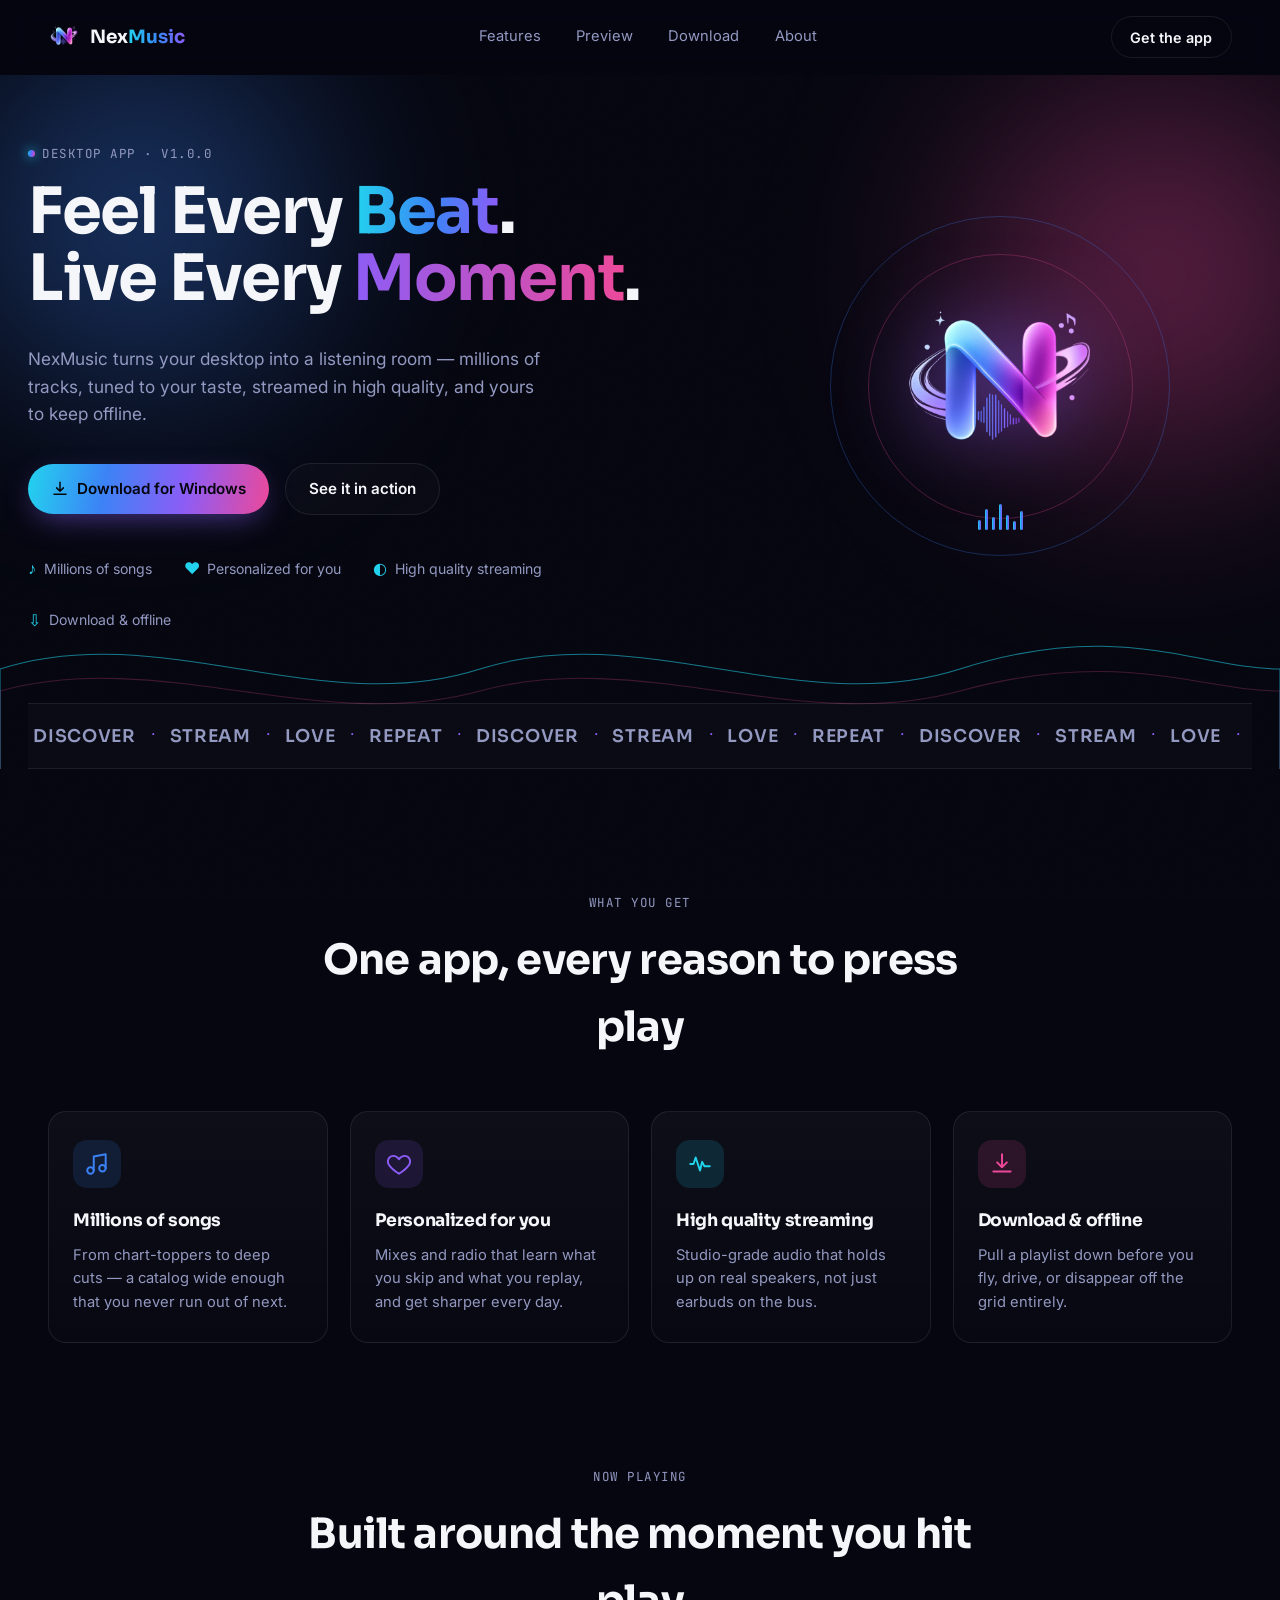
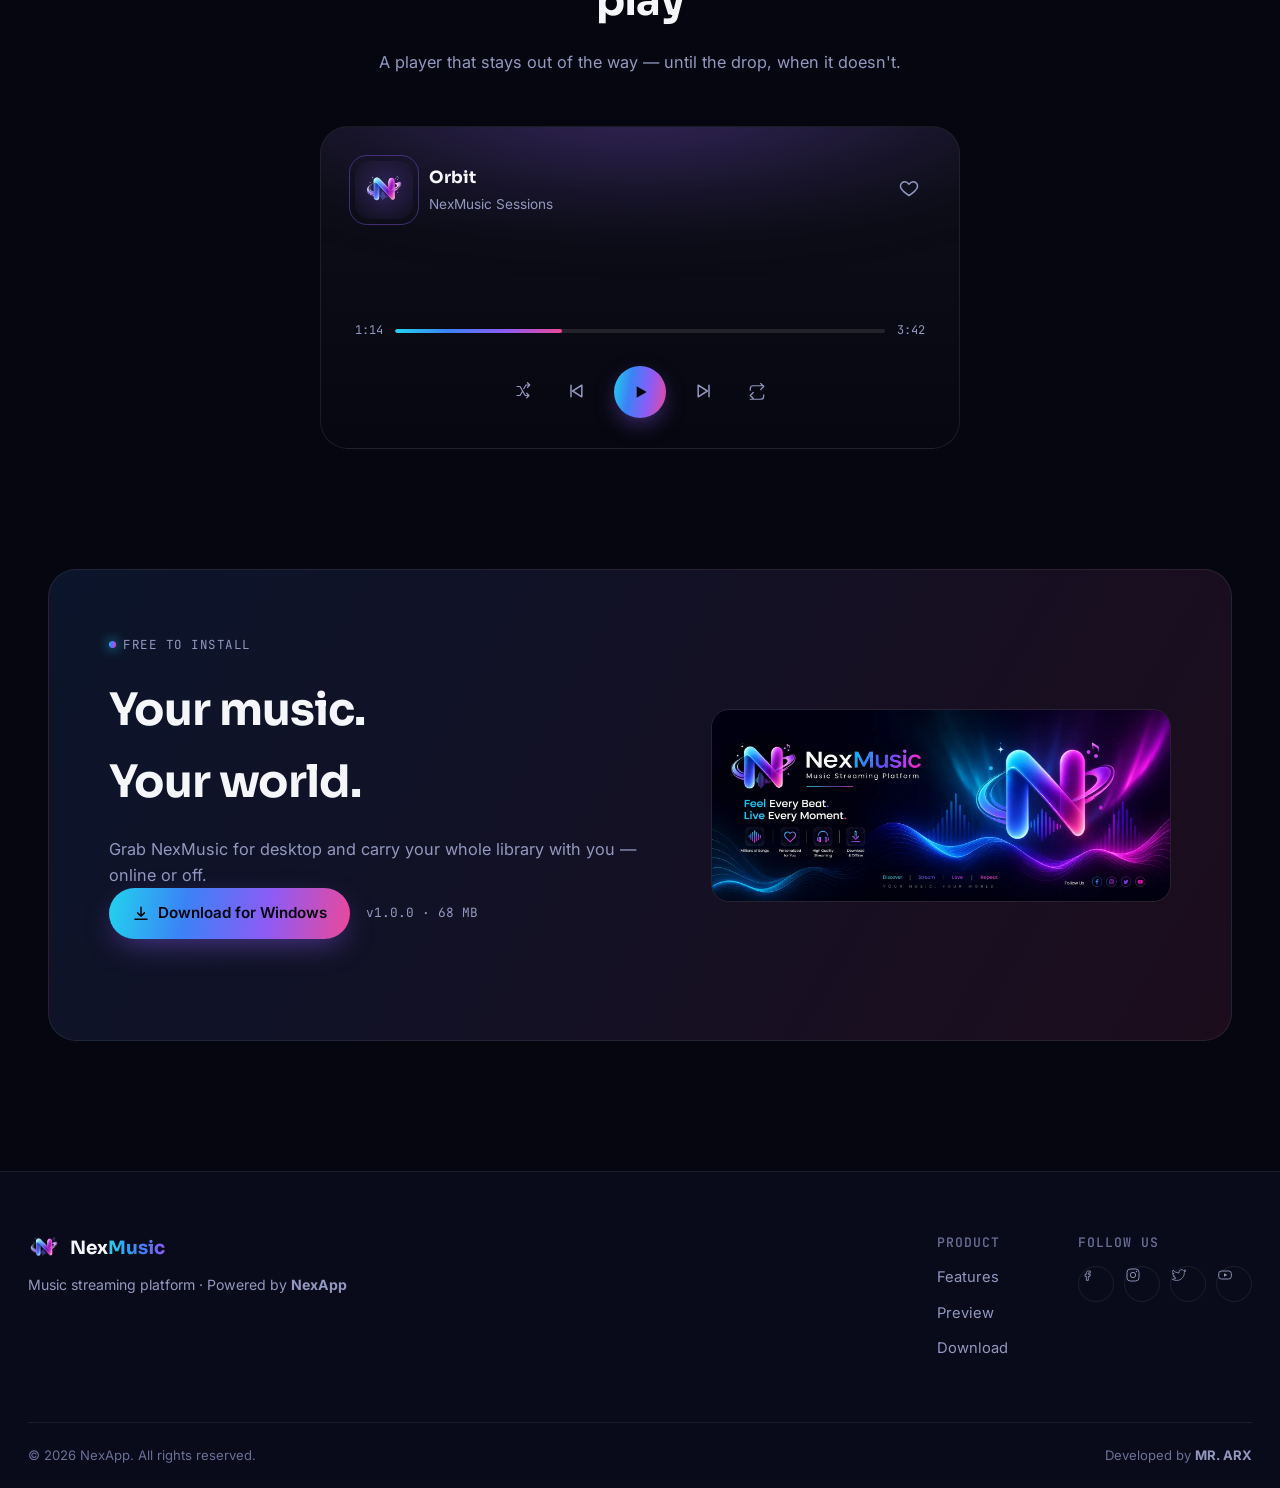
==== commit 88fbe849: "v1" ====
--- a/index.html
+++ b/index.html
@@ -3,340 +3,262 @@
 <head>
 <meta charset="UTF-8">
 <meta name="viewport" content="width=device-width, initial-scale=1.0">
-<title>NexMusic — Your library, unmuted.</title>
-<link rel="icon" href="logo.ico" type="image/x-icon">
-<meta name="description" content="NexMusic is a free, open-source Android music player. Ad-free streaming, synced lyrics, offline listening, no account required.">
+<title>NexMusic — Feel Every Beat. Live Every Moment.</title>
+<meta name="description" content="NexMusic is a desktop music streaming app with millions of songs, personalized picks, high-quality audio, and offline downloads. Built by NexApp.">
+
+<!-- Open Graph -->
+<meta property="og:title" content="NexMusic — Feel Every Beat. Live Every Moment.">
+<meta property="og:description" content="Millions of songs. Personalized for you. High-quality streaming, downloaded and offline.">
+<meta property="og:image" content="assets/cover.webp">
+<meta property="og:type" content="website">
+
+<link rel="icon" href="assets/favicon.ico" type="image/x-icon">
+<link rel="apple-touch-icon" href="assets/logo-512.png">
+
 <link rel="preconnect" href="https://fonts.googleapis.com">
-<link href="https://fonts.googleapis.com/css2?family=Space+Grotesk:wght@500;700&family=Inter:wght@400;500;600&family=IBM+Plex+Mono:wght@500&display=swap" rel="stylesheet">
-<style>
-  :root{
-    --bg:#080A16;
-    --surface:#10132A;
-    --surface-2:#161A38;
-    --blue:#3FA9F5;
-    --purple:#8B5CF6;
-    --pink:#EC4899;
-    --amber:#8B5CF6; /* legacy alias, now purple */
-    --mint:#3FA9F5;  /* legacy alias, now blue */
-    --cream:#F3F4FA;
-    --muted:#8B90AE;
-    --line:rgba(243,244,250,0.10);
-    --grad: linear-gradient(90deg, var(--blue), var(--purple) 55%, var(--pink));
-  }
-  *{box-sizing:border-box; margin:0; padding:0;}
-  html{scroll-behavior:smooth;}
-  body{
-    background:var(--bg);
-    color:var(--cream);
-    font-family:'Inter', sans-serif;
-    line-height:1.5;
-    overflow-x:hidden;
-  }
-  h1,h2,h3{ font-family:'Space Grotesk', sans-serif; font-weight:700; line-height:1.05; letter-spacing:-0.01em;}
-  .mono{ font-family:'IBM Plex Mono', monospace; letter-spacing:0.06em; text-transform:uppercase; font-size:0.72rem; color:var(--muted);}
-  a{color:inherit; text-decoration:none;}
-  .wrap{ max-width:1100px; margin:0 auto; padding:0 28px;}
-
-  /* NAV */
-  nav{
-    position:sticky; top:0; z-index:50;
-    background:rgba(14,26,26,0.85);
-    backdrop-filter:blur(10px);
-    border-bottom:1px solid var(--line);
-  }
-  nav .wrap{ display:flex; align-items:center; justify-content:space-between; padding-top:16px; padding-bottom:16px;}
-  .brand{ display:flex; align-items:center; gap:10px; font-family:'Space Grotesk'; font-weight:700; font-size:1.2rem;}
-  .brand img{ width:30px; height:30px; display:block;}
-  .nav-cta{
-    background:var(--grad); color:#080A16; font-weight:600; font-size:0.85rem;
-    padding:9px 18px; border-radius:100px; transition:transform .15s ease, filter .15s ease;
-  }
-  .nav-cta:hover{ filter:brightness(1.1); transform:translateY(-1px);}
-
-  /* HERO */
-  header.hero{ position:relative; padding:90px 0 70px; overflow:hidden;}
-  .eq{
-    position:absolute; inset:0; display:flex; align-items:flex-end; justify-content:center;
-    gap:5px; opacity:0.16; z-index:0; padding-bottom:0;
-  }
-  .eq span{
-    width:6px; background:linear-gradient(to top, var(--blue), var(--purple), var(--pink));
-    border-radius:3px 3px 0 0;
-    animation: bounce 1.4s ease-in-out infinite;
-  }
-  @keyframes bounce{
-    0%,100%{ height:20px;}
-    50%{ height:140px;}
-  }
-  @media (prefers-reduced-motion: reduce){
-    .eq span{ animation:none; height:60px;}
-  }
-  .hero-inner{ position:relative; z-index:1; text-align:center; max-width:760px; margin:0 auto;}
-  .eyebrow{ display:inline-block; margin-bottom:22px; padding:6px 14px; border:1px solid var(--line); border-radius:100px;}
-  h1.headline{ font-size:clamp(2.6rem, 6vw, 4.4rem); margin-bottom:22px;}
-  h1.headline .accent{
-    background:var(--grad); -webkit-background-clip:text; background-clip:text; color:transparent;
-  }
-  .sub{ font-size:1.15rem; color:var(--muted); max-width:560px; margin:0 auto 36px;}
-  .cta-row{ display:flex; gap:14px; justify-content:center; flex-wrap:wrap; margin-bottom:36px;}
-  .btn-primary{
-    background:var(--grad); color:#080A16; font-weight:600; padding:14px 28px; border-radius:10px;
-    display:inline-flex; align-items:center; gap:8px; transition:transform .15s ease, filter .15s ease;
-  }
-  .btn-primary:hover{ transform:translateY(-2px); filter:brightness(1.08);}
-  .btn-secondary{
-    border:1px solid var(--line); color:var(--cream); font-weight:500; padding:14px 28px; border-radius:10px;
-    transition:border-color .15s ease, background .15s ease;
-  }
-  .btn-secondary:hover{ border-color:var(--purple); background:var(--surface);}
-  .stat-row{ display:flex; gap:28px; justify-content:center; flex-wrap:wrap;}
-  .stat{ font-family:'IBM Plex Mono'; font-size:0.85rem; color:var(--muted);}
-  .stat b{ color:var(--cream); font-weight:600;}
-
-  /* SECTION LABEL */
-  .section-label{ text-align:center; margin-bottom:14px;}
-  .section-title{ text-align:center; font-size:clamp(1.8rem,3.6vw,2.6rem); margin-bottom:16px;}
-  .section-desc{ text-align:center; color:var(--muted); max-width:520px; margin:0 auto 56px;}
-
-  /* TRACKLIST FEATURES */
-  section.tracklist{ padding:100px 0;}
-  .track{
-    display:grid; grid-template-columns:64px 1fr auto; align-items:center; gap:24px;
-    padding:26px 0; border-bottom:1px solid var(--line);
-    transition:background .15s ease, padding-left .15s ease;
-  }
-  .track:hover{ background:var(--surface); padding-left:12px;}
-  .track:first-of-type{ border-top:1px solid var(--line);}
-  .track-num{ font-family:'IBM Plex Mono'; color:var(--muted); font-size:0.95rem;}
-  .track-title{ font-family:'Space Grotesk'; font-weight:700; font-size:1.15rem; margin-bottom:4px;}
-  .track-desc{ color:var(--muted); font-size:0.95rem; max-width:520px;}
-  .track-time{ font-family:'IBM Plex Mono'; color:var(--muted); font-size:0.85rem; white-space:nowrap;}
-
-  /* SHOWCASE STRIP */
-  section.showcase{ padding:60px 0 100px;}
-  .showcase-grid{ display:grid; grid-template-columns:repeat(4, 1fr); gap:2px; background:var(--line); border-radius:16px; overflow:hidden;}
-  .showcase-cell{ background:var(--surface); aspect-ratio:9/14; display:flex; align-items:flex-end; padding:16px; position:relative;}
-  .showcase-cell::before{
-    content:""; position:absolute; inset:0;
-    background:linear-gradient(160deg, var(--surface-2), var(--surface));
-  }
-  .showcase-cell span{ position:relative; font-family:'IBM Plex Mono'; font-size:0.75rem; color:var(--mint);}
-  @media (max-width:760px){ .showcase-grid{ grid-template-columns:repeat(2,1fr);} }
-
-  /* FAQ */
-  section.faq{ padding:60px 0 120px;}
-  .faq-list{ max-width:700px; margin:0 auto;}
-  .faq-item{ border-bottom:1px solid var(--line);}
-  .faq-q{
-    width:100%; background:none; border:none; color:var(--cream); text-align:left;
-    font-family:'Space Grotesk'; font-weight:700; font-size:1.05rem;
-    padding:22px 0; display:flex; justify-content:space-between; align-items:center; cursor:pointer;
-  }
-  .faq-q .knob{
-    width:22px; height:22px; border-radius:50%; border:1px solid var(--muted);
-    flex-shrink:0; margin-left:20px; position:relative; transition:transform .25s ease, border-color .25s ease;
-  }
-  .faq-q .knob::before, .faq-q .knob::after{
-    content:""; position:absolute; background:var(--muted); transition:background .25s ease;
-  }
-  .faq-q .knob::before{ width:10px; height:1.5px; top:50%; left:50%; transform:translate(-50%,-50%);}
-  .faq-q .knob::after{ width:1.5px; height:10px; top:50%; left:50%; transform:translate(-50%,-50%);}
-  .faq-item.open .knob{ transform:rotate(45deg); border-color:var(--amber);}
-  .faq-item.open .knob::before, .faq-item.open .knob::after{ background:var(--amber);}
-  .faq-a{ max-height:0; overflow:hidden; transition:max-height .3s ease;}
-  .faq-a p{ color:var(--muted); padding-bottom:22px; max-width:600px; font-size:0.95rem;}
-
-  /* FOOTER */
-  footer{ border-top:1px solid var(--line); padding:50px 0;}
-  .foot-grid{ display:flex; justify-content:space-between; flex-wrap:wrap; gap:30px;}
-  .foot-brand{ max-width:320px;}
-  .foot-brand .brand{ margin-bottom:12px;}
-  .foot-brand p{ color:var(--muted); font-size:0.9rem;}
-  .foot-links{ display:flex; gap:60px; flex-wrap:wrap;}
-  .foot-col h4{ font-family:'IBM Plex Mono'; font-size:0.72rem; text-transform:uppercase; letter-spacing:0.08em; color:var(--muted); margin-bottom:14px;}
-  .foot-col a{ display:block; color:var(--cream); font-size:0.9rem; margin-bottom:10px; opacity:0.85; transition:opacity .15s ease, color .15s ease;}
-  .foot-col a:hover{ opacity:1; color:var(--mint);}
-
-  @media (max-width:680px){
-    .track{ grid-template-columns:36px 1fr; }
-    .track-time{ display:none; }
-    .foot-grid{ flex-direction:column; }
-  }
-</style>
+<link rel="preconnect" href="https://fonts.gstatic.com" crossorigin>
+<link href="https://fonts.googleapis.com/css2?family=Sora:wght@400;500;600;700;800&family=Inter:wght@400;500;600;700&family=JetBrains+Mono:wght@400;500&display=swap" rel="stylesheet">
+
+<link rel="stylesheet" href="style.css">
 </head>
 <body>
 
-<nav>
-  <div class="wrap">
-    <div class="brand"><img src="logo.png" alt="NexMusic logo">NexMusic</div>
-    <a href="#download" class="nav-cta">Get the app</a>
-  </div>
-</nav>
-
-<header class="hero">
-  <div class="eq" aria-hidden="true">
-    <span style="animation-delay:0s"></span><span style="animation-delay:0.1s"></span>
-    <span style="animation-delay:0.2s"></span><span style="animation-delay:0.05s"></span>
-    <span style="animation-delay:0.3s"></span><span style="animation-delay:0.15s"></span>
-    <span style="animation-delay:0.25s"></span><span style="animation-delay:0s"></span>
-    <span style="animation-delay:0.2s"></span><span style="animation-delay:0.1s"></span>
-    <span style="animation-delay:0.35s"></span><span style="animation-delay:0.05s"></span>
-    <span style="animation-delay:0.3s"></span><span style="animation-delay:0.15s"></span>
-    <span style="animation-delay:0s"></span><span style="animation-delay:0.25s"></span>
-  </div>
-  <div class="wrap hero-inner">
-    <img src="logo.png" alt="NexMusic" style="width:88px; height:88px; margin-bottom:24px;">
-    <span class="eyebrow mono">Free &amp; open source · Android</span>
-    <h1 class="headline">Your library, <span class="accent">unmuted.</span></h1>
-    <p class="sub">NexMusic is a free Android player built for people who just want to press play — ad-free streaming, synced lyrics, and offline listening, with no account required.</p>
-    <div class="cta-row">
-      <a href="#download" id="download" class="btn-primary">Download for Android</a>
-      <a href="#" class="btn-secondary">View source</a>
-    </div>
-    <div class="stat-row">
-      <span class="stat"><b>100%</b> ad-free</span>
-      <span class="stat"><b>0</b> accounts required</span>
-      <span class="stat"><b>MIT</b> licensed</span>
+<div class="noise-layer"></div>
+
+<!-- ============ NAV ============ -->
+<header class="nav" id="nav">
+  <div class="nav-inner">
+    <a href="#top" class="brand">
+      <img src="assets/logo.webp" alt="NexMusic" class="brand-mark">
+      <span class="brand-name">Nex<em>Music</em></span>
+    </a>
+
+    <nav class="nav-links" id="navLinks">
+      <a href="#features">Features</a>
+      <a href="#player">Preview</a>
+      <a href="#download">Download</a>
+      <a href="#about">About</a>
+    </nav>
+
+    <div class="nav-actions">
+      <a href="#download" class="btn btn-ghost">Get the app</a>
+      <button class="nav-toggle" id="navToggle" aria-label="Toggle menu" aria-expanded="false">
+        <span></span><span></span><span></span>
+      </button>
     </div>
   </div>
 </header>
 
-<section class="tracklist wrap">
-  <div class="section-label mono">The tracklist</div>
-  <h2 class="section-title">Everything, in order.</h2>
-  <p class="section-desc">Eight things NexMusic does well, laid out the way you'd read a track list.</p>
-
-  <div class="track">
-    <div class="track-num">01</div>
-    <div><div class="track-title">Offline mode</div><div class="track-desc">Download albums and playlists so a dead signal never cuts the music.</div></div>
-    <div class="track-time">no signal</div>
+<main id="top">
+
+  <!-- ============ HERO ============ -->
+  <section class="hero">
+    <div class="hero-bg" aria-hidden="true">
+      <div class="glow glow-blue"></div>
+      <div class="glow glow-pink"></div>
+      <svg class="hero-wave" viewBox="0 0 1600 300" preserveAspectRatio="none" aria-hidden="true">
+        <path class="wave wave-1" d="M0,150 C 200,80 400,220 600,150 C 800,80 1000,220 1200,150 C 1400,80 1500,150 1600,150 L1600,300 L0,300 Z"/>
+        <path class="wave wave-2" d="M0,180 C 200,120 400,240 600,180 C 800,120 1000,240 1200,180 C 1400,120 1500,180 1600,180 L1600,300 L0,300 Z"/>
+      </svg>
+    </div>
+
+    <div class="hero-inner">
+      <div class="hero-copy reveal">
+        <p class="eyebrow"><span class="eyebrow-dot"></span>Desktop app · v1.0.0</p>
+        <h1 class="hero-title">
+          Feel Every <span class="grad-text">Beat</span>.<br>
+          Live Every <span class="grad-text alt">Moment</span>.
+        </h1>
+        <p class="hero-sub">
+          NexMusic turns your desktop into a listening room — millions of tracks, tuned to your
+          taste, streamed in high quality, and yours to keep offline.
+        </p>
+
+        <div class="hero-cta">
+          <a href="#download" class="btn btn-primary">
+            <svg width="18" height="18" viewBox="0 0 24 24" fill="none"><path d="M12 3v12m0 0l-4.5-4.5M12 15l4.5-4.5M4 19h16" stroke="currentColor" stroke-width="2" stroke-linecap="round" stroke-linejoin="round"/></svg>
+            Download for Windows
+          </a>
+          <a href="#player" class="btn btn-outline">See it in action</a>
+        </div>
+
+        <div class="hero-stats">
+          <div class="stat"><span class="stat-icon">♪</span>Millions of songs</div>
+          <div class="stat"><span class="stat-icon">♥</span>Personalized for you</div>
+          <div class="stat"><span class="stat-icon">◐</span>High quality streaming</div>
+          <div class="stat"><span class="stat-icon">⇩</span>Download &amp; offline</div>
+        </div>
+      </div>
+
+      <div class="hero-art reveal" style="--delay:120ms">
+        <div class="logo-orbit">
+          <div class="orbit-ring ring-1"></div>
+          <div class="orbit-ring ring-2"></div>
+          <img src="assets/logo.webp" alt="NexMusic logo" class="hero-logo">
+          <div class="mini-eq" aria-hidden="true">
+            <span></span><span></span><span></span><span></span><span></span><span></span><span></span>
+          </div>
+        </div>
+      </div>
+    </div>
+
+    <div class="marquee" aria-hidden="true">
+      <div class="marquee-track">
+        <span>Discover</span><i>·</i><span>Stream</span><i>·</i><span>Love</span><i>·</i><span>Repeat</span><i>·</i>
+        <span>Discover</span><i>·</i><span>Stream</span><i>·</i><span>Love</span><i>·</i><span>Repeat</span><i>·</i>
+        <span>Discover</span><i>·</i><span>Stream</span><i>·</i><span>Love</span><i>·</i><span>Repeat</span><i>·</i>
+        <span>Discover</span><i>·</i><span>Stream</span><i>·</i><span>Love</span><i>·</i><span>Repeat</span><i>·</i>
+      </div>
+    </div>
+  </section>
+
+  <!-- ============ FEATURES ============ -->
+  <section class="features" id="features">
+    <div class="section-head reveal">
+      <p class="eyebrow center">What you get</p>
+      <h2>One app, every reason to press play</h2>
+    </div>
+
+    <div class="feature-grid">
+      <article class="feature-card reveal">
+        <div class="feature-icon icon-blue">
+          <svg width="26" height="26" viewBox="0 0 24 24" fill="none"><path d="M9 18V5l11-2v13" stroke="currentColor" stroke-width="1.8" stroke-linecap="round" stroke-linejoin="round"/><circle cx="6" cy="18" r="3" stroke="currentColor" stroke-width="1.8"/><circle cx="17" cy="16" r="3" stroke="currentColor" stroke-width="1.8"/></svg>
+        </div>
+        <h3>Millions of songs</h3>
+        <p>From chart-toppers to deep cuts — a catalog wide enough that you never run out of next.</p>
+      </article>
+
+      <article class="feature-card reveal" style="--delay:80ms">
+        <div class="feature-icon icon-purple">
+          <svg width="26" height="26" viewBox="0 0 24 24" fill="none"><path d="M12 21s-7-4.35-9.5-8.5C.5 8.5 3 4.5 7 4.5c2 0 3.5 1 5 3 1.5-2 3-3 5-3 4 0 6.5 4 4.5 8-2.5 4.15-9.5 8.5-9.5 8.5z" stroke="currentColor" stroke-width="1.8" stroke-linejoin="round"/></svg>
+        </div>
+        <h3>Personalized for you</h3>
+        <p>Mixes and radio that learn what you skip and what you replay, and get sharper every day.</p>
+      </article>
+
+      <article class="feature-card reveal" style="--delay:160ms">
+        <div class="feature-icon icon-cyan">
+          <svg width="26" height="26" viewBox="0 0 24 24" fill="none"><path d="M3 12h3l2-6 4 12 2-8 2 4h5" stroke="currentColor" stroke-width="1.8" stroke-linecap="round" stroke-linejoin="round"/></svg>
+        </div>
+        <h3>High quality streaming</h3>
+        <p>Studio-grade audio that holds up on real speakers, not just earbuds on the bus.</p>
+      </article>
+
+      <article class="feature-card reveal" style="--delay:240ms">
+        <div class="feature-icon icon-pink">
+          <svg width="26" height="26" viewBox="0 0 24 24" fill="none"><path d="M12 3v12m0 0l-4.5-4.5M12 15l4.5-4.5M4 19h16" stroke="currentColor" stroke-width="1.8" stroke-linecap="round" stroke-linejoin="round"/></svg>
+        </div>
+        <h3>Download &amp; offline</h3>
+        <p>Pull a playlist down before you fly, drive, or disappear off the grid entirely.</p>
+      </article>
+    </div>
+  </section>
+
+  <!-- ============ PLAYER PREVIEW (signature) ============ -->
+  <section class="player-section" id="player">
+    <div class="section-head reveal">
+      <p class="eyebrow center">Now playing</p>
+      <h2>Built around the moment you hit play</h2>
+      <p class="section-sub">A player that stays out of the way — until the drop, when it doesn't.</p>
+    </div>
+
+    <div class="player-card reveal">
+      <div class="player-glow" aria-hidden="true"></div>
+      <div class="player-top">
+        <div class="player-art">
+          <img src="assets/logo.webp" alt="" aria-hidden="true">
+          <div class="art-ring"></div>
+        </div>
+        <div class="player-meta">
+          <p class="player-track">Orbit</p>
+          <p class="player-artist">NexMusic Sessions</p>
+        </div>
+        <button class="player-like" aria-label="Like">
+          <svg width="20" height="20" viewBox="0 0 24 24" fill="none"><path d="M12 21s-7-4.35-9.5-8.5C.5 8.5 3 4.5 7 4.5c2 0 3.5 1 5 3 1.5-2 3-3 5-3 4 0 6.5 4 4.5 8-2.5 4.15-9.5 8.5-9.5 8.5z" stroke="currentColor" stroke-width="1.8" stroke-linejoin="round"/></svg>
+        </button>
+      </div>
+
+      <div class="player-eq" aria-hidden="true">
+        <span></span><span></span><span></span><span></span><span></span><span></span><span></span><span></span><span></span><span></span><span></span><span></span><span></span><span></span><span></span><span></span><span></span><span></span><span></span><span></span><span></span><span></span><span></span><span></span>
+      </div>
+
+      <div class="player-scrub">
+        <span class="t-now">1:14</span>
+        <div class="scrub-track"><div class="scrub-fill"></div></div>
+        <span class="t-end">3:42</span>
+      </div>
+
+      <div class="player-controls">
+        <button aria-label="Shuffle"><svg width="18" height="18" viewBox="0 0 24 24" fill="none"><path d="M4 6h4l7 12h5m0 0l-3-3m3 3l-3 3M4 18h4l3-5m2-4l3-5h5m0 0l-3-3m3 3l-3 3" stroke="currentColor" stroke-width="1.6" stroke-linecap="round" stroke-linejoin="round"/></svg></button>
+        <button aria-label="Previous"><svg width="20" height="20" viewBox="0 0 24 24" fill="none"><path d="M19 5v14L8 12l11-7zM6 5v14" stroke="currentColor" stroke-width="1.8" stroke-linecap="round" stroke-linejoin="round"/></svg></button>
+        <button class="play-btn" aria-label="Play"><svg width="20" height="20" viewBox="0 0 24 24" fill="currentColor"><path d="M8 5v14l12-7z"/></svg></button>
+        <button aria-label="Next"><svg width="20" height="20" viewBox="0 0 24 24" fill="none"><path d="M5 5v14l11-7L5 5zM18 5v14" stroke="currentColor" stroke-width="1.8" stroke-linecap="round" stroke-linejoin="round"/></svg></button>
+        <button aria-label="Repeat"><svg width="18" height="18" viewBox="0 0 24 24" fill="none"><path d="M17 2l4 4-4 4M3 11V9a4 4 0 014-4h14M7 22l-4-4 4-4m14 3v2a4 4 0 01-4 4H3" stroke="currentColor" stroke-width="1.6" stroke-linecap="round" stroke-linejoin="round"/></svg></button>
+      </div>
+    </div>
+  </section>
+
+  <!-- ============ DOWNLOAD ============ -->
+  <section class="download" id="download">
+    <div class="download-card reveal">
+      <div class="download-copy">
+        <p class="eyebrow"><span class="eyebrow-dot"></span>Free to install</p>
+        <h2>Your music.<br>Your world.</h2>
+        <p class="section-sub">
+          Grab NexMusic for desktop and carry your whole library with you — online or off.
+        </p>
+        <div class="hero-cta">
+          <a href="#" class="btn btn-primary">
+            <svg width="18" height="18" viewBox="0 0 24 24" fill="none"><path d="M12 3v12m0 0l-4.5-4.5M12 15l4.5-4.5M4 19h16" stroke="currentColor" stroke-width="2" stroke-linecap="round" stroke-linejoin="round"/></svg>
+            Download for Windows
+          </a>
+          <span class="version-tag">v1.0.0 · 68 MB</span>
+        </div>
+      </div>
+      <div class="download-art" aria-hidden="true">
+        <img src="assets/cover.webp" alt="" loading="lazy">
+      </div>
+    </div>
+  </section>
+
+</main>
+
+<!-- ============ FOOTER ============ -->
+<footer class="footer" id="about">
+  <div class="footer-inner">
+    <div class="footer-brand">
+      <a href="#top" class="brand">
+        <img src="assets/logo.webp" alt="NexMusic" class="brand-mark">
+        <span class="brand-name">Nex<em>Music</em></span>
+      </a>
+      <p>Music streaming platform · Powered by <strong>NexApp</strong></p>
+    </div>
+
+    <div class="footer-links">
+      <div class="footer-col">
+        <h4>Product</h4>
+        <a href="#features">Features</a>
+        <a href="#player">Preview</a>
+        <a href="#download">Download</a>
+      </div>
+      <div class="footer-col">
+        <h4>Follow us</h4>
+        <div class="social-row">
+          <a href="#" aria-label="Facebook" class="social-btn"><svg width="16" height="16" viewBox="0 0 24 24" fill="none"><path d="M14 9h3V6h-3c-1.66 0-3 1.34-3 3v2H9v3h2v6h3v-6h2.5l.5-3H14V9.5c0-.28.22-.5.5-.5z" stroke="currentColor" stroke-width="1.3" stroke-linejoin="round"/></svg></a>
+          <a href="#" aria-label="Instagram" class="social-btn"><svg width="16" height="16" viewBox="0 0 24 24" fill="none"><rect x="3" y="3" width="18" height="18" rx="5" stroke="currentColor" stroke-width="1.4"/><circle cx="12" cy="12" r="4" stroke="currentColor" stroke-width="1.4"/><circle cx="17.2" cy="6.8" r="1" fill="currentColor"/></svg></a>
+          <a href="#" aria-label="Twitter" class="social-btn"><svg width="16" height="16" viewBox="0 0 24 24" fill="none"><path d="M22 5.9c-.7.3-1.5.6-2.3.7.8-.5 1.5-1.3 1.8-2.3-.8.5-1.7.8-2.6 1a4.1 4.1 0 00-7 3.7A11.6 11.6 0 013 4.6a4 4 0 001.3 5.5c-.7 0-1.3-.2-1.9-.5v.1c0 2 1.4 3.6 3.3 4-.3.1-.7.1-1.1.1-.3 0-.5 0-.8-.1.5 1.6 2 2.8 3.8 2.8A8.2 8.2 0 012 18.4a11.6 11.6 0 006.3 1.8c7.5 0 11.7-6.2 11.7-11.7v-.5c.8-.6 1.5-1.3 2-2.1z" stroke="currentColor" stroke-width="1.2" stroke-linejoin="round"/></svg></a>
+          <a href="#" aria-label="YouTube" class="social-btn"><svg width="16" height="16" viewBox="0 0 24 24" fill="none"><rect x="2.5" y="6" width="19" height="12" rx="4" stroke="currentColor" stroke-width="1.4"/><path d="M10.5 9.5l5 2.5-5 2.5z" fill="currentColor"/></svg></a>
+        </div>
+      </div>
+    </div>
   </div>
-  <div class="track">
-    <div class="track-num">02</div>
-    <div><div class="track-title">Synced lyrics</div><div class="track-desc">Lyrics scroll in time with the track, line by line, so you're never lost.</div></div>
-    <div class="track-time">line-by-line</div>
-  </div>
-  <div class="track">
-    <div class="track-num">03</div>
-    <div><div class="track-title">No ads, no catch</div><div class="track-desc">No banners, no pre-roll, no "upgrade to remove ads." Just playback.</div></div>
-    <div class="track-time">forever free</div>
-  </div>
-  <div class="track">
-    <div class="track-num">04</div>
-    <div><div class="track-title">Smart queueing</div><div class="track-desc">NexMusic pays attention to what you skip and what you replay, and builds queues accordingly.</div></div>
-    <div class="track-time">adaptive</div>
-  </div>
-  <div class="track">
-    <div class="track-num">05</div>
-    <div><div class="track-title">Open source</div><div class="track-desc">The full codebase is public. Read it, fork it, or send a pull request.</div></div>
-    <div class="track-time">MIT</div>
-  </div>
-  <div class="track">
-    <div class="track-num">06</div>
-    <div><div class="track-title">Material You theming</div><div class="track-desc">The app's palette adapts to your wallpaper, so it feels native on your phone.</div></div>
-    <div class="track-time">dynamic</div>
-  </div>
-  <div class="track">
-    <div class="track-num">07</div>
-    <div><div class="track-title">Local files, native support</div><div class="track-desc">Play music already on your device right alongside anything you stream.</div></div>
-    <div class="track-time">on-device</div>
-  </div>
-  <div class="track">
-    <div class="track-num">08</div>
-    <div><div class="track-title">Data saver</div><div class="track-desc">Streaming quality steps down automatically when your connection gets weak.</div></div>
-    <div class="track-time">auto</div>
-  </div>
-</section>
-
-<section class="showcase wrap">
-  <div class="section-label mono">See it in action</div>
-  <h2 class="section-title">Built for the way you actually listen.</h2>
-  <div class="showcase-grid">
-    <div class="showcase-cell"><span>Home</span></div>
-    <div class="showcase-cell"><span>Now playing</span></div>
-    <div class="showcase-cell"><span>Lyrics</span></div>
-    <div class="showcase-cell"><span>Search</span></div>
-  </div>
-</section>
-
-<section class="faq wrap">
-  <div class="section-label mono">Questions</div>
-  <h2 class="section-title">Straight answers</h2>
-  <div class="faq-list" id="faqList">
-
-    <div class="faq-item open">
-      <button class="faq-q">Is NexMusic actually free? <span class="knob"></span></button>
-      <div class="faq-a"><p>Yes — no subscription tier, no paywalled features, no ads. It's built and maintained by the community.</p></div>
-    </div>
-
-    <div class="faq-item">
-      <button class="faq-q">Do I need to sign up? <span class="knob"></span></button>
-      <div class="faq-a"><p>No. Install the app and start listening — there's no account or sign-in step.</p></div>
-    </div>
-
-    <div class="faq-item">
-      <button class="faq-q">What Android version does it need? <span class="knob"></span></button>
-      <div class="faq-a"><p>NexMusic supports Android 7.0 and above.</p></div>
-    </div>
-
-    <div class="faq-item">
-      <button class="faq-q">Can I help build it? <span class="knob"></span></button>
-      <div class="faq-a"><p>Yes — the repository is open. Issues, pull requests, and feature suggestions are all welcome.</p></div>
-    </div>
-
-    <div class="faq-item">
-      <button class="faq-q">Where does the music come from? <span class="knob"></span></button>
-      <div class="faq-a"><p>NexMusic is a client that streams from third-party sources — it doesn't host or own any of the audio itself.</p></div>
-    </div>
-
-  </div>
-</section>
-
-<footer>
-  <div class="wrap foot-grid">
-    <div class="foot-brand">
-      <div class="brand"><img src="logo.png" alt="NexMusic logo">NexMusic</div>
-      <p>A free, open-source music player for Android. NexMusic doesn't host or own any audio content it streams.</p>
-    </div>
-    <div class="foot-links">
-      <div class="foot-col">
-        <h4>Links</h4>
-        <a href="#">Privacy policy</a>
-        <a href="#">Terms</a>
-        <a href="#">Source code</a>
-      </div>
-      <div class="foot-col">
-        <h4>Community</h4>
-        <a href="#">Discord</a>
-        <a href="#">Telegram</a>
-        <a href="#">GitHub</a>
-      </div>
-    </div>
+
+  <div class="footer-bottom">
+    <p>© <span id="year"></span> NexApp. All rights reserved.</p>
+    <p>Developed by <strong>MR. ARX</strong></p>
   </div>
 </footer>
 
-<script>
-  document.querySelectorAll('.faq-q').forEach(btn=>{
-    btn.addEventListener('click', ()=>{
-      const item = btn.parentElement;
-      const ans = item.querySelector('.faq-a');
-      const isOpen = item.classList.contains('open');
-      document.querySelectorAll('.faq-item').forEach(i=>{
-        i.classList.remove('open');
-        i.querySelector('.faq-a').style.maxHeight = null;
-      });
-      if(!isOpen){
-        item.classList.add('open');
-        ans.style.maxHeight = ans.scrollHeight + 'px';
-      }
-    });
-  });
-  // init first open item height
-  window.addEventListener('load', ()=>{
-    const first = document.querySelector('.faq-item.open .faq-a');
-    if(first) first.style.maxHeight = first.scrollHeight + 'px';
-  });
-</script>
-
+<script src="script.js"></script>
 </body>
 </html>
--- a/style.css
+++ b/style.css
@@ -0,0 +1,375 @@
+/* =========================================================
+   NexMusic — design tokens
+   Color: #05060F bg / #0B0E23 panel / #22D3EE cyan / #3B82F6 blue
+          #8B5CF6 purple / #EC4899 pink / #F5F6FA text / #9298C0 muted
+   Type:  Sora (display) · Inter (body) · JetBrains Mono (utility)
+   ========================================================= */
+
+:root{
+  --bg:            #05060f;
+  --bg-soft:       #090b1a;
+  --panel:         #0c0f24;
+  --panel-line:    rgba(255,255,255,0.08);
+  --text:          #f5f6fa;
+  --muted:         #9298c0;
+  --muted-2:       #6b7099;
+
+  --cyan:          #22d3ee;
+  --blue:          #3b82f6;
+  --purple:        #8b5cf6;
+  --pink:          #ec4899;
+
+  --grad-1: linear-gradient(90deg, var(--cyan), var(--blue) 55%, var(--purple));
+  --grad-2: linear-gradient(90deg, var(--purple), var(--pink));
+  --grad-full: linear-gradient(100deg, var(--cyan) 0%, var(--blue) 32%, var(--purple) 65%, var(--pink) 100%);
+
+  --radius-lg: 28px;
+  --radius-md: 18px;
+  --radius-sm: 12px;
+
+  --font-display: "Sora", "Inter", sans-serif;
+  --font-body: "Inter", sans-serif;
+  --font-mono: "JetBrains Mono", monospace;
+
+  --ease: cubic-bezier(.16,.84,.44,1);
+}
+
+*,*::before,*::after{ box-sizing:border-box; }
+html{ scroll-behavior:smooth; }
+::selection{ background:var(--purple); color:#fff; }
+
+body{
+  margin:0;
+  background:var(--bg);
+  color:var(--text);
+  font-family:var(--font-body);
+  font-size:16px;
+  line-height:1.6;
+  -webkit-font-smoothing:antialiased;
+  overflow-x:hidden;
+}
+
+img{ max-width:100%; display:block; }
+a{ color:inherit; text-decoration:none; }
+button{ font-family:inherit; cursor:pointer; background:none; border:none; color:inherit; }
+h1,h2,h3,h4{ font-family:var(--font-display); margin:0; font-weight:700; letter-spacing:-0.02em; }
+p{ margin:0; }
+
+.noise-layer{
+  position:fixed; inset:0; pointer-events:none; z-index:2; opacity:.035; mix-blend-mode:overlay;
+  background-image:url("data:image/svg+xml,%3Csvg xmlns='http://www.w3.org/2000/svg' width='120' height='120'%3E%3Cfilter id='n'%3E%3CfeTurbulence type='fractalNoise' baseFrequency='0.9' numOctaves='2' stitchTiles='stitch'/%3E%3C/filter%3E%3Crect width='100%25' height='100%25' filter='url(%23n)'/%3E%3C/svg%3E");
+}
+
+.grad-text{
+  background:var(--grad-1);
+  -webkit-background-clip:text;
+  background-clip:text;
+  color:transparent;
+}
+.grad-text.alt{ background:var(--grad-2); -webkit-background-clip:text; background-clip:text; }
+
+/* ---------- reveal on scroll ---------- */
+.reveal{ opacity:0; transform:translateY(22px); transition:opacity .8s var(--ease), transform .8s var(--ease); transition-delay:var(--delay,0ms); }
+.reveal.in{ opacity:1; transform:translateY(0); }
+
+@media (prefers-reduced-motion: reduce){
+  *{ animation-duration:.001ms !important; animation-iteration-count:1 !important; transition-duration:.001ms !important; scroll-behavior:auto !important; }
+}
+
+/* ---------- buttons ---------- */
+.btn{
+  display:inline-flex; align-items:center; gap:.55em;
+  padding:.85em 1.5em;
+  border-radius:999px;
+  font-weight:600; font-size:.95rem;
+  transition:transform .25s var(--ease), box-shadow .25s var(--ease), background .25s var(--ease), border-color .25s var(--ease);
+  white-space:nowrap;
+}
+.btn:focus-visible{ outline:2px solid var(--cyan); outline-offset:3px; }
+.btn-primary{
+  background:var(--grad-full);
+  color:#04050c;
+  box-shadow:0 10px 30px -8px rgba(139,92,246,.55);
+}
+.btn-primary:hover{ transform:translateY(-2px); box-shadow:0 16px 36px -8px rgba(139,92,246,.7); }
+.btn-outline{
+  border:1px solid var(--panel-line);
+  color:var(--text);
+  background:rgba(255,255,255,.02);
+}
+.btn-outline:hover{ border-color:rgba(255,255,255,.3); background:rgba(255,255,255,.05); }
+.btn-ghost{
+  padding:.6em 1.3em;
+  font-size:.9rem;
+  border:1px solid var(--panel-line);
+  border-radius:999px;
+}
+.btn-ghost:hover{ border-color:var(--cyan); color:var(--cyan); }
+
+/* ---------- eyebrow ---------- */
+.eyebrow{
+  display:inline-flex; align-items:center; gap:.6em;
+  font-family:var(--font-mono);
+  font-size:.78rem;
+  letter-spacing:.12em;
+  text-transform:uppercase;
+  color:var(--muted);
+  margin:0 0 1.1em;
+}
+.eyebrow.center{ justify-content:center; width:100%; }
+.eyebrow-dot{
+  width:7px; height:7px; border-radius:50%;
+  background:var(--grad-full);
+  box-shadow:0 0 12px var(--cyan);
+  animation:pulse-dot 2.2s ease-in-out infinite;
+}
+@keyframes pulse-dot{ 0%,100%{ opacity:1; transform:scale(1);} 50%{ opacity:.5; transform:scale(1.3);} }
+
+/* =========================================================
+   NAV
+   ========================================================= */
+.nav{
+  position:sticky; top:0; z-index:50;
+  backdrop-filter:blur(16px) saturate(140%);
+  background:rgba(5,6,15,.6);
+  border-bottom:1px solid transparent;
+  transition:border-color .3s, background .3s;
+}
+.nav.scrolled{ border-color:var(--panel-line); background:rgba(5,6,15,.85); }
+.nav-inner{
+  max-width:1240px; margin:0 auto;
+  display:flex; align-items:center; justify-content:space-between;
+  padding:16px 28px;
+}
+.brand{ display:flex; align-items:center; gap:10px; }
+.brand-mark{ width:32px; height:32px; object-fit:contain; }
+.brand-name{ font-family:var(--font-display); font-weight:700; font-size:1.15rem; }
+.brand-name em{ font-style:normal; background:var(--grad-1); -webkit-background-clip:text; background-clip:text; color:transparent; }
+
+.nav-links{ display:flex; gap:2.2rem; }
+.nav-links a{ font-size:.92rem; color:var(--muted); transition:color .2s; position:relative; }
+.nav-links a:hover{ color:var(--text); }
+
+.nav-actions{ display:flex; align-items:center; gap:14px; }
+.nav-toggle{ display:none; flex-direction:column; gap:5px; width:26px; }
+.nav-toggle span{ height:2px; background:var(--text); border-radius:2px; transition:transform .25s, opacity .25s; }
+
+/* =========================================================
+   HERO
+   ========================================================= */
+.hero{ position:relative; padding:64px 28px 0; overflow:hidden; }
+.hero-bg{ position:absolute; inset:0; z-index:0; pointer-events:none; }
+.glow{ position:absolute; border-radius:50%; filter:blur(90px); opacity:.5; }
+.glow-blue{ width:520px; height:520px; background:radial-gradient(circle, var(--blue), transparent 70%); top:-120px; left:-120px; }
+.glow-pink{ width:560px; height:560px; background:radial-gradient(circle, var(--pink), transparent 70%); top:-80px; right:-160px; }
+
+.hero-wave{ position:absolute; left:0; right:0; bottom:-10px; width:100%; height:220px; z-index:0; }
+.wave{ fill:none; stroke-width:1.4; opacity:.55; }
+.wave-1{ stroke:url(#g1); }
+.wave-2{ stroke:var(--purple); opacity:.25; }
+.wave path{ fill:none; }
+.hero-wave .wave-1{ stroke:var(--cyan); animation:wave-shift 9s ease-in-out infinite alternate; }
+.hero-wave .wave-2{ stroke:var(--pink); animation:wave-shift 11s ease-in-out infinite alternate-reverse; }
+@keyframes wave-shift{ 0%{ transform:translateX(0);} 100%{ transform:translateX(-40px);} }
+
+.hero-inner{
+  position:relative; z-index:1;
+  max-width:1240px; margin:0 auto;
+  display:grid; grid-template-columns:1.15fr .85fr; gap:40px; align-items:center;
+  padding-bottom:70px;
+}
+
+.hero-title{ font-size:clamp(2.5rem, 5vw, 4rem); line-height:1.06; margin-bottom:.5em; }
+.hero-sub{ color:var(--muted); font-size:1.08rem; max-width:520px; margin-bottom:2em; }
+.hero-cta{ display:flex; align-items:center; gap:16px; flex-wrap:wrap; margin-bottom:2.6em; }
+
+.hero-stats{ display:flex; flex-wrap:wrap; gap:1.6em 2em; }
+.stat{ display:flex; align-items:center; gap:.55em; font-size:.88rem; color:var(--muted); }
+.stat-icon{ color:var(--cyan); font-size:1rem; }
+
+/* hero logo art */
+.hero-art{ display:flex; justify-content:center; align-items:center; position:relative; }
+.logo-orbit{ position:relative; width:340px; height:340px; display:flex; align-items:center; justify-content:center; }
+.hero-logo{
+  width:220px; z-index:2;
+  filter:drop-shadow(0 0 40px rgba(139,92,246,.55));
+  animation:float-logo 6s ease-in-out infinite;
+}
+@keyframes float-logo{ 0%,100%{ transform:translateY(0);} 50%{ transform:translateY(-14px);} }
+
+.orbit-ring{ position:absolute; border-radius:50%; border:1px solid var(--panel-line); }
+.ring-1{ width:100%; height:100%; animation:spin 26s linear infinite; border-color:rgba(59,130,246,.28); }
+.ring-2{ width:78%; height:78%; animation:spin 20s linear infinite reverse; border-color:rgba(236,72,153,.28); }
+@keyframes spin{ to{ transform:rotate(360deg);} }
+
+.mini-eq{ position:absolute; bottom:26px; display:flex; align-items:flex-end; gap:4px; height:26px; z-index:2; }
+.mini-eq span{ width:3px; background:var(--grad-1); border-radius:2px; animation:eq-bounce 1.1s ease-in-out infinite; }
+.mini-eq span:nth-child(1){ animation-delay:.0s; height:40%; }
+.mini-eq span:nth-child(2){ animation-delay:.1s; height:80%; }
+.mini-eq span:nth-child(3){ animation-delay:.2s; height:50%; }
+.mini-eq span:nth-child(4){ animation-delay:.3s; height:100%; }
+.mini-eq span:nth-child(5){ animation-delay:.15s; height:60%; }
+.mini-eq span:nth-child(6){ animation-delay:.25s; height:35%; }
+.mini-eq span:nth-child(7){ animation-delay:.05s; height:75%; }
+@keyframes eq-bounce{ 0%,100%{ transform:scaleY(.4);} 50%{ transform:scaleY(1);} }
+
+/* marquee */
+.marquee{ position:relative; z-index:1; border-top:1px solid var(--panel-line); border-bottom:1px solid var(--panel-line); overflow:hidden; padding:18px 0; background:rgba(255,255,255,.015); }
+.marquee-track{ display:flex; gap:.6em; white-space:nowrap; width:max-content; animation:marquee 26s linear infinite; }
+.marquee-track span{ font-family:var(--font-display); font-weight:600; font-size:1.1rem; color:var(--muted); padding:0 .3em; text-transform:uppercase; letter-spacing:.04em; }
+.marquee-track i{ color:var(--purple); font-style:normal; }
+@keyframes marquee{ from{ transform:translateX(0);} to{ transform:translateX(-50%);} }
+
+/* =========================================================
+   SECTION HEAD (shared)
+   ========================================================= */
+.section-head{ max-width:720px; margin:0 auto 3.2em; text-align:center; }
+.section-head h2{ font-size:clamp(1.8rem,3.4vw,2.6rem); margin-bottom:.35em; }
+.section-sub{ color:var(--muted); font-size:1.02rem; }
+
+/* =========================================================
+   FEATURES
+   ========================================================= */
+.features{ max-width:1240px; margin:0 auto; padding:120px 28px 40px; }
+.feature-grid{ display:grid; grid-template-columns:repeat(4, 1fr); gap:22px; }
+.feature-card{
+  background:linear-gradient(180deg, rgba(255,255,255,.035), rgba(255,255,255,.01));
+  border:1px solid var(--panel-line);
+  border-radius:var(--radius-md);
+  padding:28px 24px;
+  transition:transform .3s var(--ease), border-color .3s;
+}
+.feature-card:hover{ transform:translateY(-6px); border-color:rgba(255,255,255,.22); }
+.feature-icon{
+  width:48px; height:48px; border-radius:14px;
+  display:flex; align-items:center; justify-content:center;
+  margin-bottom:1.2em;
+}
+.icon-blue{ background:rgba(59,130,246,.14); color:var(--blue); }
+.icon-purple{ background:rgba(139,92,246,.14); color:var(--purple); }
+.icon-cyan{ background:rgba(34,211,238,.14); color:var(--cyan); }
+.icon-pink{ background:rgba(236,72,153,.14); color:var(--pink); }
+.feature-card h3{ font-size:1.08rem; margin-bottom:.5em; }
+.feature-card p{ color:var(--muted); font-size:.92rem; }
+
+/* =========================================================
+   PLAYER (signature section)
+   ========================================================= */
+.player-section{ max-width:1240px; margin:0 auto; padding:80px 28px; }
+.player-card{
+  position:relative;
+  max-width:640px; margin:0 auto;
+  background:linear-gradient(180deg, rgba(255,255,255,.04), rgba(255,255,255,.008));
+  border:1px solid var(--panel-line);
+  border-radius:var(--radius-lg);
+  padding:34px 34px 30px;
+  overflow:hidden;
+}
+.player-glow{ position:absolute; inset:-40% -20% auto -20%; height:220px; background:radial-gradient(ellipse, rgba(139,92,246,.35), transparent 70%); filter:blur(40px); pointer-events:none; }
+
+.player-top{ display:flex; align-items:center; gap:16px; position:relative; z-index:1; }
+.player-art{ position:relative; width:58px; height:58px; flex-shrink:0; }
+.player-art img{ width:100%; height:100%; object-fit:contain; padding:8px; background:radial-gradient(circle, rgba(139,92,246,.25), rgba(0,0,0,0)); border-radius:14px; }
+.art-ring{ position:absolute; inset:-6px; border-radius:18px; border:1px solid rgba(139,92,246,.4); animation:spin 14s linear infinite; }
+.player-meta{ flex:1; min-width:0; }
+.player-track{ font-family:var(--font-display); font-weight:700; font-size:1.05rem; }
+.player-artist{ color:var(--muted); font-size:.85rem; margin-top:2px; }
+.player-like{ color:var(--muted); transition:color .2s, transform .2s; }
+.player-like:hover{ color:var(--pink); transform:scale(1.1); }
+
+.player-eq{ display:flex; align-items:flex-end; gap:3px; height:56px; margin:28px 0 18px; position:relative; z-index:1; }
+.player-eq span{ flex:1; background:var(--grad-1); border-radius:3px; animation:eq-bounce 1.4s ease-in-out infinite; opacity:.85; }
+.player-eq span:nth-child(3n){ animation-duration:1.1s; }
+.player-eq span:nth-child(4n){ animation-duration:1.7s; background:var(--grad-2); }
+.player-eq span:nth-child(5n){ animation-duration:.9s; }
+
+.player-scrub{ display:flex; align-items:center; gap:12px; font-family:var(--font-mono); font-size:.75rem; color:var(--muted); position:relative; z-index:1; }
+.scrub-track{ flex:1; height:4px; background:rgba(255,255,255,.1); border-radius:4px; overflow:hidden; }
+.scrub-fill{ width:34%; height:100%; background:var(--grad-full); border-radius:4px; }
+
+.player-controls{ display:flex; align-items:center; justify-content:center; gap:22px; margin-top:26px; position:relative; z-index:1; }
+.player-controls button{ color:var(--muted); transition:color .2s, transform .2s; }
+.player-controls button:hover{ color:var(--text); transform:scale(1.08); }
+.play-btn{
+  width:52px; height:52px; border-radius:50%;
+  display:flex; align-items:center; justify-content:center;
+  background:var(--grad-full); color:#04050c !important;
+  box-shadow:0 8px 24px -6px rgba(139,92,246,.6);
+}
+.play-btn:hover{ transform:scale(1.06); }
+
+/* =========================================================
+   DOWNLOAD
+   ========================================================= */
+.download{ max-width:1240px; margin:0 auto; padding:40px 28px 130px; }
+.download-card{
+  position:relative;
+  border-radius:var(--radius-lg);
+  border:1px solid var(--panel-line);
+  background:linear-gradient(120deg, rgba(59,130,246,.12), rgba(236,72,153,.1));
+  padding:60px;
+  display:grid; grid-template-columns:1.1fr .9fr; align-items:center; gap:40px;
+  overflow:hidden;
+}
+.download-card h2{ font-size:clamp(2rem,3.6vw,2.8rem); margin:.15em 0 .4em; }
+.version-tag{ font-family:var(--font-mono); font-size:.8rem; color:var(--muted); }
+.download-art{ border-radius:var(--radius-md); overflow:hidden; border:1px solid var(--panel-line); }
+.download-art img{ width:100%; height:100%; object-fit:cover; }
+
+/* =========================================================
+   FOOTER
+   ========================================================= */
+.footer{ border-top:1px solid var(--panel-line); padding:60px 28px 0; background:var(--bg-soft); }
+.footer-inner{ max-width:1240px; margin:0 auto; display:flex; justify-content:space-between; gap:40px; flex-wrap:wrap; padding-bottom:50px; }
+.footer-brand p{ color:var(--muted); font-size:.88rem; margin-top:10px; }
+.footer-links{ display:flex; gap:70px; }
+.footer-col h4{ font-size:.82rem; text-transform:uppercase; letter-spacing:.08em; color:var(--muted-2); margin-bottom:1em; font-family:var(--font-mono); font-weight:500; }
+.footer-col a{ display:block; color:var(--muted); font-size:.92rem; margin-bottom:.8em; transition:color .2s; }
+.footer-col a:hover{ color:var(--text); }
+.social-row{ display:flex; gap:10px; }
+.social-btn{ width:36px; height:36px; border-radius:50%; border:1px solid var(--panel-line); display:flex; align-items:center; justify-content:center; color:var(--muted); transition:all .2s; }
+.social-btn:hover{ color:var(--text); border-color:var(--purple); background:rgba(139,92,246,.12); }
+
+.footer-bottom{
+  max-width:1240px; margin:0 auto;
+  display:flex; justify-content:space-between; flex-wrap:wrap; gap:10px;
+  padding:22px 0; border-top:1px solid var(--panel-line);
+  font-size:.82rem; color:var(--muted-2);
+}
+.footer-bottom strong{ color:var(--muted); }
+
+/* =========================================================
+   RESPONSIVE
+   ========================================================= */
+@media (max-width: 980px){
+  .feature-grid{ grid-template-columns:repeat(2, 1fr); }
+  .hero-inner{ grid-template-columns:1fr; }
+  .hero-art{ order:-1; }
+  .logo-orbit{ width:240px; height:240px; }
+  .hero-logo{ width:150px; }
+  .download-card{ grid-template-columns:1fr; padding:40px; }
+  .download-art{ order:-1; max-height:220px; }
+}
+
+@media (max-width: 720px){
+  .nav-links{
+    position:fixed; inset:64px 16px auto 16px;
+    background:rgba(9,11,26,.97); backdrop-filter:blur(20px);
+    border:1px solid var(--panel-line); border-radius:var(--radius-md);
+    flex-direction:column; gap:0; padding:8px;
+    transform-origin:top right;
+    transform:scale(.96) translateY(-8px); opacity:0; pointer-events:none;
+    transition:transform .25s var(--ease), opacity .25s var(--ease);
+  }
+  .nav-links.open{ transform:scale(1) translateY(0); opacity:1; pointer-events:auto; }
+  .nav-links a{ padding:14px 16px; border-radius:10px; }
+  .nav-links a:hover{ background:rgba(255,255,255,.05); }
+  .nav-toggle{ display:flex; }
+  .nav-actions .btn-ghost{ display:none; }
+
+  .feature-grid{ grid-template-columns:1fr; }
+  .footer-inner{ flex-direction:column; }
+  .footer-links{ gap:40px; }
+  .player-card{ padding:26px 20px; }
+  .hero-stats{ gap:1em 1.6em; }
+}
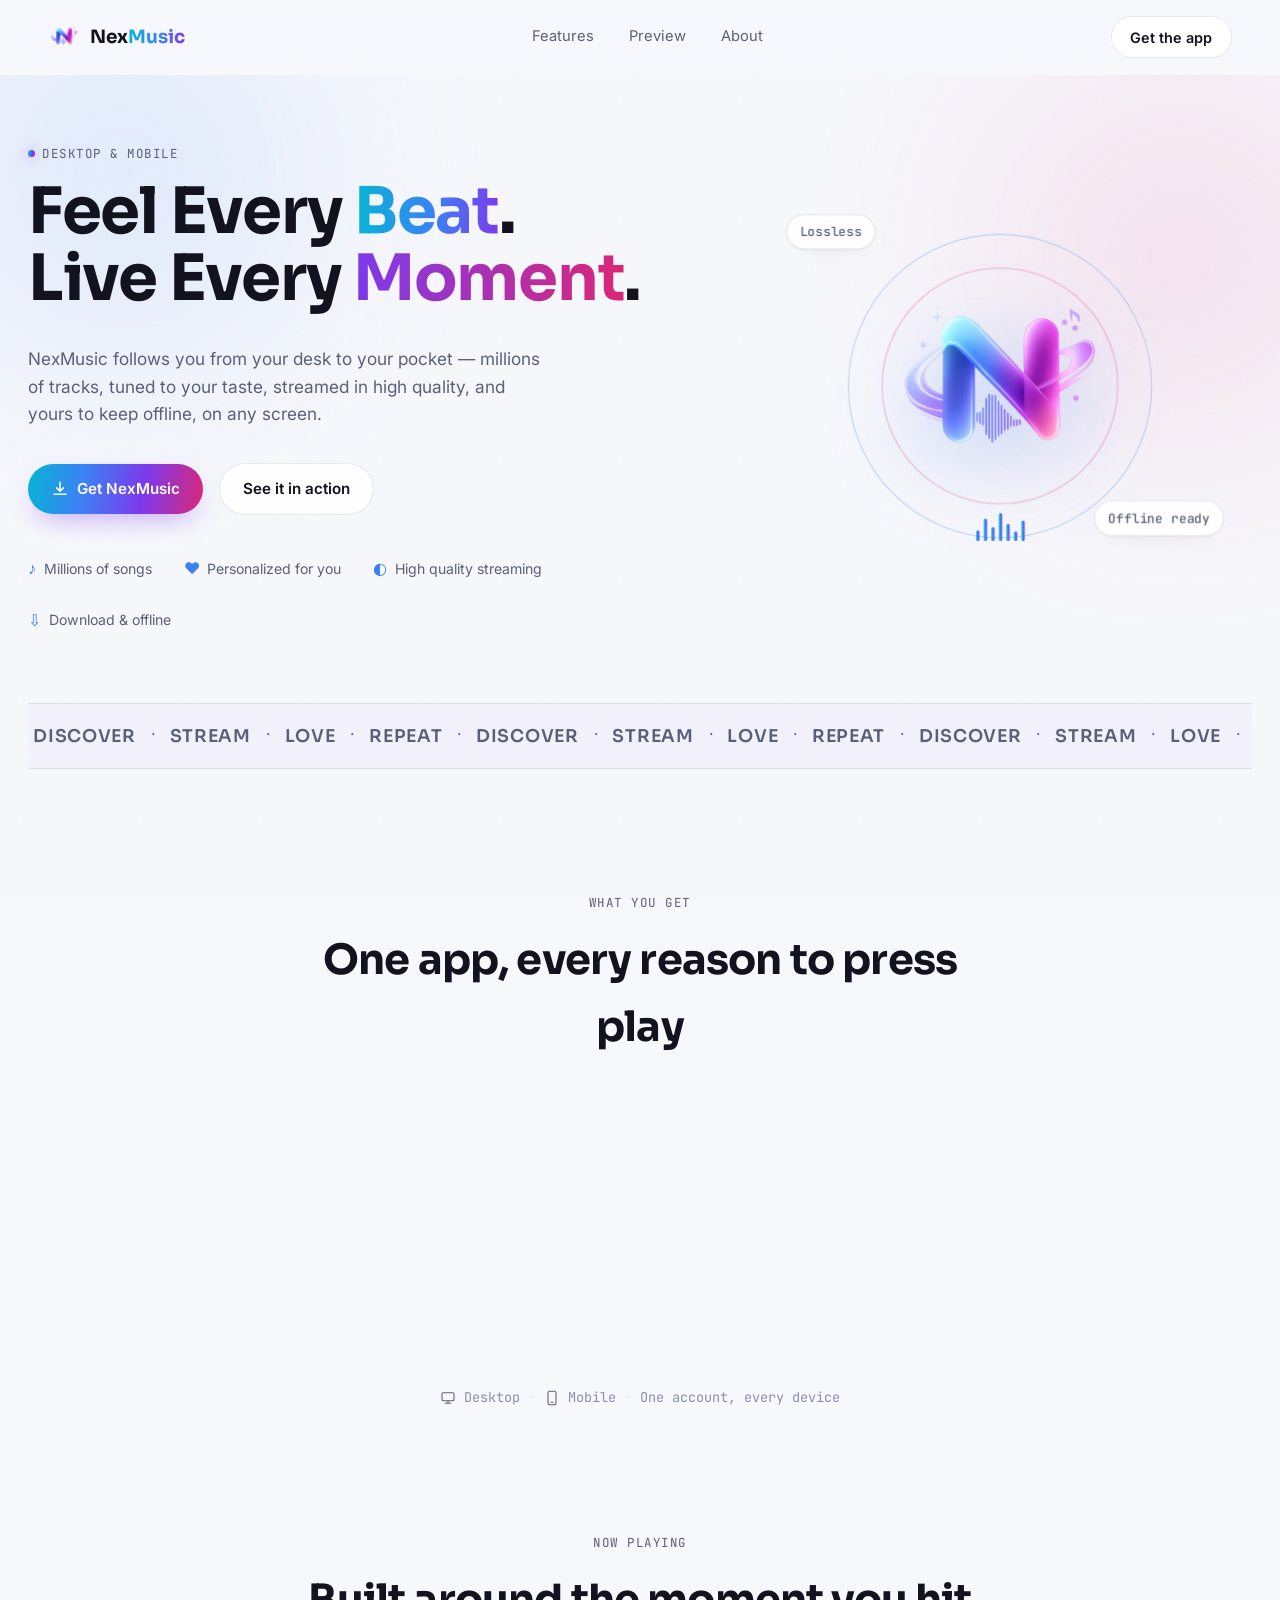
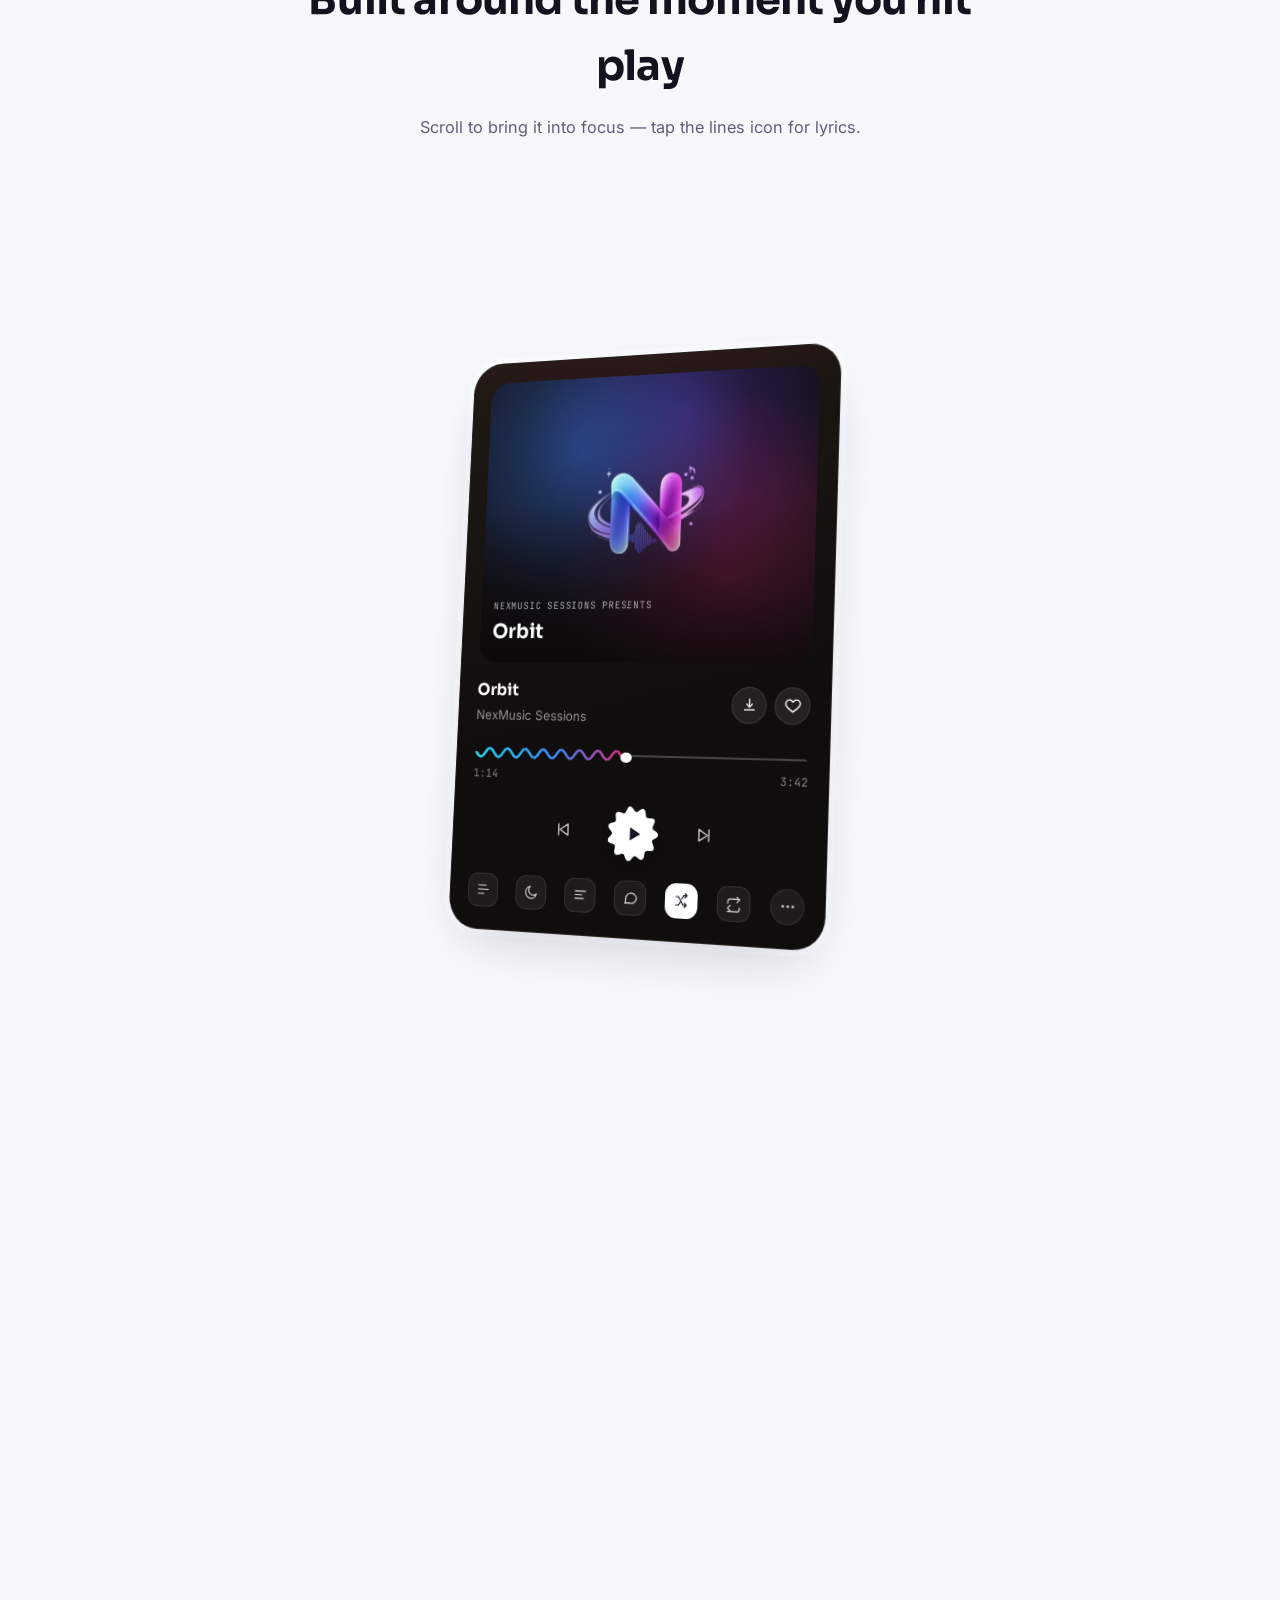
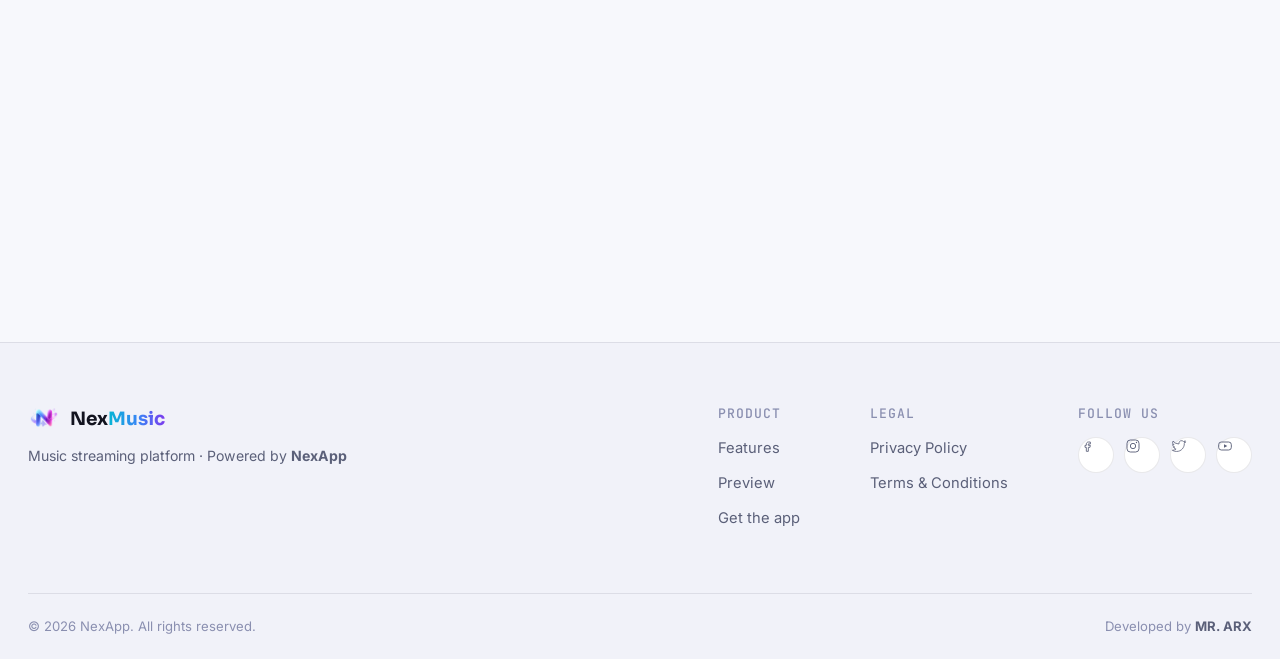
==== commit 9aff758d: "v2" ====
--- a/index.html
+++ b/index.html
@@ -4,11 +4,10 @@
 <meta charset="UTF-8">
 <meta name="viewport" content="width=device-width, initial-scale=1.0">
 <title>NexMusic — Feel Every Beat. Live Every Moment.</title>
-<meta name="description" content="NexMusic is a desktop music streaming app with millions of songs, personalized picks, high-quality audio, and offline downloads. Built by NexApp.">
-
-<!-- Open Graph -->
+<meta name="description" content="NexMusic is a music streaming app for desktop and mobile — millions of songs, personalized picks, high-quality audio, and offline downloads. Built by NexApp.">
+
 <meta property="og:title" content="NexMusic — Feel Every Beat. Live Every Moment.">
-<meta property="og:description" content="Millions of songs. Personalized for you. High-quality streaming, downloaded and offline.">
+<meta property="og:description" content="Millions of songs. Personalized for you. On desktop and mobile, online or off.">
 <meta property="og:image" content="assets/cover.webp">
 <meta property="og:type" content="website">
 
@@ -23,7 +22,7 @@
 </head>
 <body>
 
-<div class="noise-layer"></div>
+<div class="grain"></div>
 
 <!-- ============ NAV ============ -->
 <header class="nav" id="nav">
@@ -36,12 +35,11 @@
     <nav class="nav-links" id="navLinks">
       <a href="#features">Features</a>
       <a href="#player">Preview</a>
-      <a href="#download">Download</a>
       <a href="#about">About</a>
     </nav>
 
     <div class="nav-actions">
-      <a href="#download" class="btn btn-ghost">Get the app</a>
+      <a href="https://nexappog.vercel.app/shop/nexmusic" target="_blank" rel="noopener" class="btn btn-ghost">Get the app</a>
       <button class="nav-toggle" id="navToggle" aria-label="Toggle menu" aria-expanded="false">
         <span></span><span></span><span></span>
       </button>
@@ -51,33 +49,29 @@
 
 <main id="top">
 
-  <!-- ============ HERO ============ -->
+  <!-- ============ HERO — 3D tilt stage ============ -->
   <section class="hero">
     <div class="hero-bg" aria-hidden="true">
       <div class="glow glow-blue"></div>
       <div class="glow glow-pink"></div>
-      <svg class="hero-wave" viewBox="0 0 1600 300" preserveAspectRatio="none" aria-hidden="true">
-        <path class="wave wave-1" d="M0,150 C 200,80 400,220 600,150 C 800,80 1000,220 1200,150 C 1400,80 1500,150 1600,150 L1600,300 L0,300 Z"/>
-        <path class="wave wave-2" d="M0,180 C 200,120 400,240 600,180 C 800,120 1000,240 1200,180 C 1400,120 1500,180 1600,180 L1600,300 L0,300 Z"/>
-      </svg>
     </div>
 
     <div class="hero-inner">
-      <div class="hero-copy reveal">
-        <p class="eyebrow"><span class="eyebrow-dot"></span>Desktop app · v1.0.0</p>
+      <div class="hero-copy" data-fade>
+        <p class="eyebrow"><span class="eyebrow-dot"></span>Desktop &amp; Mobile</p>
         <h1 class="hero-title">
           Feel Every <span class="grad-text">Beat</span>.<br>
           Live Every <span class="grad-text alt">Moment</span>.
         </h1>
         <p class="hero-sub">
-          NexMusic turns your desktop into a listening room — millions of tracks, tuned to your
-          taste, streamed in high quality, and yours to keep offline.
+          NexMusic follows you from your desk to your pocket — millions of tracks, tuned to
+          your taste, streamed in high quality, and yours to keep offline, on any screen.
         </p>
 
         <div class="hero-cta">
-          <a href="#download" class="btn btn-primary">
+          <a href="https://nexappog.vercel.app/shop/nexmusic" target="_blank" rel="noopener" class="btn btn-primary">
             <svg width="18" height="18" viewBox="0 0 24 24" fill="none"><path d="M12 3v12m0 0l-4.5-4.5M12 15l4.5-4.5M4 19h16" stroke="currentColor" stroke-width="2" stroke-linecap="round" stroke-linejoin="round"/></svg>
-            Download for Windows
+            Get NexMusic
           </a>
           <a href="#player" class="btn btn-outline">See it in action</a>
         </div>
@@ -90,13 +84,18 @@
         </div>
       </div>
 
-      <div class="hero-art reveal" style="--delay:120ms">
-        <div class="logo-orbit">
-          <div class="orbit-ring ring-1"></div>
-          <div class="orbit-ring ring-2"></div>
-          <img src="assets/logo.webp" alt="NexMusic logo" class="hero-logo">
-          <div class="mini-eq" aria-hidden="true">
-            <span></span><span></span><span></span><span></span><span></span><span></span><span></span>
+      <!-- 3D tilt stage: mouse-tracked perspective card -->
+      <div class="hero-art" data-fade style="--delay:120ms">
+        <div class="tilt-stage" id="tiltStage">
+          <div class="tilt-inner" id="tiltInner">
+            <div class="tilt-layer layer-ring ring-1" style="--depth:20px"></div>
+            <div class="tilt-layer layer-ring ring-2" style="--depth:40px"></div>
+            <img src="assets/logo.webp" alt="NexMusic logo" class="tilt-layer hero-logo" style="--depth:70px">
+            <div class="tilt-layer mini-eq" style="--depth:100px" aria-hidden="true">
+              <span></span><span></span><span></span><span></span><span></span><span></span><span></span>
+            </div>
+            <div class="tilt-layer chip chip-a" style="--depth:130px">Lossless</div>
+            <div class="tilt-layer chip chip-b" style="--depth:150px">Offline ready</div>
           </div>
         </div>
       </div>
@@ -112,15 +111,15 @@
     </div>
   </section>
 
-  <!-- ============ FEATURES ============ -->
+  <!-- ============ FEATURES — 3D flip-in on scroll ============ -->
   <section class="features" id="features">
-    <div class="section-head reveal">
+    <div class="section-head" data-fade>
       <p class="eyebrow center">What you get</p>
       <h2>One app, every reason to press play</h2>
     </div>
 
     <div class="feature-grid">
-      <article class="feature-card reveal">
+      <article class="feature-card" data-flip>
         <div class="feature-icon icon-blue">
           <svg width="26" height="26" viewBox="0 0 24 24" fill="none"><path d="M9 18V5l11-2v13" stroke="currentColor" stroke-width="1.8" stroke-linecap="round" stroke-linejoin="round"/><circle cx="6" cy="18" r="3" stroke="currentColor" stroke-width="1.8"/><circle cx="17" cy="16" r="3" stroke="currentColor" stroke-width="1.8"/></svg>
         </div>
@@ -128,7 +127,7 @@
         <p>From chart-toppers to deep cuts — a catalog wide enough that you never run out of next.</p>
       </article>
 
-      <article class="feature-card reveal" style="--delay:80ms">
+      <article class="feature-card" data-flip>
         <div class="feature-icon icon-purple">
           <svg width="26" height="26" viewBox="0 0 24 24" fill="none"><path d="M12 21s-7-4.35-9.5-8.5C.5 8.5 3 4.5 7 4.5c2 0 3.5 1 5 3 1.5-2 3-3 5-3 4 0 6.5 4 4.5 8-2.5 4.15-9.5 8.5-9.5 8.5z" stroke="currentColor" stroke-width="1.8" stroke-linejoin="round"/></svg>
         </div>
@@ -136,7 +135,7 @@
         <p>Mixes and radio that learn what you skip and what you replay, and get sharper every day.</p>
       </article>
 
-      <article class="feature-card reveal" style="--delay:160ms">
+      <article class="feature-card" data-flip>
         <div class="feature-icon icon-cyan">
           <svg width="26" height="26" viewBox="0 0 24 24" fill="none"><path d="M3 12h3l2-6 4 12 2-8 2 4h5" stroke="currentColor" stroke-width="1.8" stroke-linecap="round" stroke-linejoin="round"/></svg>
         </div>
@@ -144,7 +143,7 @@
         <p>Studio-grade audio that holds up on real speakers, not just earbuds on the bus.</p>
       </article>
 
-      <article class="feature-card reveal" style="--delay:240ms">
+      <article class="feature-card" data-flip>
         <div class="feature-icon icon-pink">
           <svg width="26" height="26" viewBox="0 0 24 24" fill="none"><path d="M12 3v12m0 0l-4.5-4.5M12 15l4.5-4.5M4 19h16" stroke="currentColor" stroke-width="1.8" stroke-linecap="round" stroke-linejoin="round"/></svg>
         </div>
@@ -152,71 +151,122 @@
         <p>Pull a playlist down before you fly, drive, or disappear off the grid entirely.</p>
       </article>
     </div>
+
+    <p class="platform-note" data-fade>
+      <svg width="16" height="16" viewBox="0 0 24 24" fill="none"><rect x="3" y="4" width="18" height="12" rx="2" stroke="currentColor" stroke-width="1.6"/><path d="M8 20h8M12 16v4" stroke="currentColor" stroke-width="1.6" stroke-linecap="round"/></svg>
+      Desktop
+      <span class="dot">·</span>
+      <svg width="16" height="16" viewBox="0 0 24 24" fill="none"><rect x="6" y="2" width="12" height="20" rx="2.5" stroke="currentColor" stroke-width="1.6"/><path d="M10.5 18.5h3" stroke="currentColor" stroke-width="1.6" stroke-linecap="round"/></svg>
+      Mobile
+      <span class="dot">·</span>
+      One account, every device
+    </p>
   </section>
 
-  <!-- ============ PLAYER PREVIEW (signature) ============ -->
+  <!-- ============ PLAYER — pinned 3D scroll signature ============ -->
   <section class="player-section" id="player">
-    <div class="section-head reveal">
+    <div class="section-head" data-fade>
       <p class="eyebrow center">Now playing</p>
       <h2>Built around the moment you hit play</h2>
-      <p class="section-sub">A player that stays out of the way — until the drop, when it doesn't.</p>
-    </div>
-
-    <div class="player-card reveal">
-      <div class="player-glow" aria-hidden="true"></div>
-      <div class="player-top">
-        <div class="player-art">
-          <img src="assets/logo.webp" alt="" aria-hidden="true">
-          <div class="art-ring"></div>
-        </div>
-        <div class="player-meta">
-          <p class="player-track">Orbit</p>
-          <p class="player-artist">NexMusic Sessions</p>
-        </div>
-        <button class="player-like" aria-label="Like">
-          <svg width="20" height="20" viewBox="0 0 24 24" fill="none"><path d="M12 21s-7-4.35-9.5-8.5C.5 8.5 3 4.5 7 4.5c2 0 3.5 1 5 3 1.5-2 3-3 5-3 4 0 6.5 4 4.5 8-2.5 4.15-9.5 8.5-9.5 8.5z" stroke="currentColor" stroke-width="1.8" stroke-linejoin="round"/></svg>
-        </button>
-      </div>
-
-      <div class="player-eq" aria-hidden="true">
-        <span></span><span></span><span></span><span></span><span></span><span></span><span></span><span></span><span></span><span></span><span></span><span></span><span></span><span></span><span></span><span></span><span></span><span></span><span></span><span></span><span></span><span></span><span></span><span></span>
-      </div>
-
-      <div class="player-scrub">
-        <span class="t-now">1:14</span>
-        <div class="scrub-track"><div class="scrub-fill"></div></div>
-        <span class="t-end">3:42</span>
-      </div>
-
-      <div class="player-controls">
-        <button aria-label="Shuffle"><svg width="18" height="18" viewBox="0 0 24 24" fill="none"><path d="M4 6h4l7 12h5m0 0l-3-3m3 3l-3 3M4 18h4l3-5m2-4l3-5h5m0 0l-3-3m3 3l-3 3" stroke="currentColor" stroke-width="1.6" stroke-linecap="round" stroke-linejoin="round"/></svg></button>
-        <button aria-label="Previous"><svg width="20" height="20" viewBox="0 0 24 24" fill="none"><path d="M19 5v14L8 12l11-7zM6 5v14" stroke="currentColor" stroke-width="1.8" stroke-linecap="round" stroke-linejoin="round"/></svg></button>
-        <button class="play-btn" aria-label="Play"><svg width="20" height="20" viewBox="0 0 24 24" fill="currentColor"><path d="M8 5v14l12-7z"/></svg></button>
-        <button aria-label="Next"><svg width="20" height="20" viewBox="0 0 24 24" fill="none"><path d="M5 5v14l11-7L5 5zM18 5v14" stroke="currentColor" stroke-width="1.8" stroke-linecap="round" stroke-linejoin="round"/></svg></button>
-        <button aria-label="Repeat"><svg width="18" height="18" viewBox="0 0 24 24" fill="none"><path d="M17 2l4 4-4 4M3 11V9a4 4 0 014-4h14M7 22l-4-4 4-4m14 3v2a4 4 0 01-4 4H3" stroke="currentColor" stroke-width="1.6" stroke-linecap="round" stroke-linejoin="round"/></svg></button>
-      </div>
-    </div>
-  </section>
-
-  <!-- ============ DOWNLOAD ============ -->
-  <section class="download" id="download">
-    <div class="download-card reveal">
-      <div class="download-copy">
-        <p class="eyebrow"><span class="eyebrow-dot"></span>Free to install</p>
-        <h2>Your music.<br>Your world.</h2>
-        <p class="section-sub">
-          Grab NexMusic for desktop and carry your whole library with you — online or off.
-        </p>
-        <div class="hero-cta">
-          <a href="#" class="btn btn-primary">
-            <svg width="18" height="18" viewBox="0 0 24 24" fill="none"><path d="M12 3v12m0 0l-4.5-4.5M12 15l4.5-4.5M4 19h16" stroke="currentColor" stroke-width="2" stroke-linecap="round" stroke-linejoin="round"/></svg>
-            Download for Windows
-          </a>
-          <span class="version-tag">v1.0.0 · 68 MB</span>
-        </div>
-      </div>
-      <div class="download-art" aria-hidden="true">
-        <img src="assets/cover.webp" alt="" loading="lazy">
+      <p class="section-sub">Scroll to bring it into focus — tap the lines icon for lyrics.</p>
+    </div>
+
+    <div class="player-pin-wrap" id="playerPinWrap">
+      <div class="player-stage" id="playerStage">
+        <div class="player-card" id="playerCard">
+          <div class="player-glow" aria-hidden="true"></div>
+
+          <!-- artwork / lyrics swap area -->
+          <div class="pc-visual">
+            <div class="pc-art" id="pcArt">
+              <div class="pc-art-bg"></div>
+              <img src="assets/logo.webp" alt="" class="pc-art-logo">
+              <div class="pc-art-scrim"></div>
+              <div class="pc-art-caption">
+                <span class="pc-caption-eyebrow">NexMusic Sessions presents</span>
+                <span class="pc-caption-title">Orbit</span>
+              </div>
+            </div>
+            <div class="pc-lyrics" id="pcLyrics" aria-hidden="true">
+              <p class="lyric">City lights blur into stars</p>
+              <p class="lyric">We're spinning slower than we are</p>
+              <p class="lyric is-active">Feel every beat, hold onto now</p>
+              <p class="lyric">Live every moment, we'll show you how</p>
+              <p class="lyric">Yeah, yeah</p>
+              <p class="lyric">Orbit around this sound</p>
+            </div>
+          </div>
+
+          <div class="pc-meta-row">
+            <div class="pc-meta">
+              <p class="pc-track">Orbit</p>
+              <p class="pc-artist">NexMusic Sessions</p>
+            </div>
+            <div class="pc-meta-actions">
+              <button class="pc-icon-btn" aria-label="Download">
+                <svg width="17" height="17" viewBox="0 0 24 24" fill="none"><path d="M12 4v11m0 0l-4-4m4 4l4-4M5 19h14" stroke="currentColor" stroke-width="1.8" stroke-linecap="round" stroke-linejoin="round"/></svg>
+              </button>
+              <button class="pc-icon-btn" id="pcLike" aria-label="Like">
+                <svg width="17" height="17" viewBox="0 0 24 24" fill="none"><path d="M12 21s-7-4.35-9.5-8.5C.5 8.5 3 4.5 7 4.5c2 0 3.5 1 5 3 1.5-2 3-3 5-3 4 0 6.5 4 4.5 8-2.5 4.15-9.5 8.5-9.5 8.5z" stroke="currentColor" stroke-width="1.8" stroke-linejoin="round"/></svg>
+              </button>
+            </div>
+          </div>
+
+          <div class="pc-scrub">
+            <svg class="pc-wave" viewBox="0 0 320 24" preserveAspectRatio="none" aria-hidden="true">
+              <defs>
+                <linearGradient id="waveGrad" x1="0" y1="0" x2="1" y2="0">
+                  <stop offset="0%" stop-color="#22d3ee"/>
+                  <stop offset="55%" stop-color="#3b82f6"/>
+                  <stop offset="100%" stop-color="#db2777"/>
+                </linearGradient>
+              </defs>
+              <line x1="152" y1="12" x2="317" y2="12" stroke="rgba(255,255,255,.22)" stroke-width="2.4" stroke-linecap="round"/>
+              <path d="M2.00,12.00 L4.28,15.57 L6.55,17.00 L8.83,15.43 L11.11,11.81 L13.38,8.30 L15.66,7.01 L17.94,8.70 L20.22,12.38 L22.49,15.82 L24.77,16.98 L27.05,15.15 L29.32,11.44 L31.60,8.06 L33.88,7.04 L36.15,9.00 L38.43,12.75 L40.71,16.05 L42.98,16.93 L45.26,14.85 L47.54,11.07 L49.82,7.84 L52.09,7.11 L54.37,9.31 L56.65,13.12 L58.92,16.26 L61.20,16.85 L63.48,14.53 L65.75,10.70 L68.03,7.64 L70.31,7.20 L72.58,9.63 L74.86,13.48 L77.14,16.45 L79.42,16.75 L81.69,14.20 L83.97,10.34 L86.25,7.47 L88.52,7.32 L90.80,9.97 L93.08,13.84 L95.35,16.61 L97.63,16.62 L99.91,13.86 L102.18,9.99 L104.46,7.32 L106.74,7.46 L109.02,10.32 L111.29,14.18 L113.57,16.74 L115.85,16.46 L118.12,13.51 L120.40,9.65 L122.68,7.20 L124.95,7.63 L127.23,10.67 L129.51,14.51 L131.78,16.84 L134.06,16.28 L136.34,13.14 L138.62,9.33 L140.89,7.11 L143.17,7.83 L145.45,11.04 L147.72,14.83 L150.00,16.92"
+                fill="none" stroke="url(#waveGrad)" stroke-width="2.6" stroke-linecap="round" stroke-linejoin="round"/>
+              <circle cx="151" cy="14" r="5.5" fill="#fff"/>
+            </svg>
+            <div class="pc-times"><span>1:14</span><span>3:42</span></div>
+          </div>
+
+          <div class="pc-controls">
+            <button class="pc-ctrl" aria-label="Previous"><svg width="19" height="19" viewBox="0 0 24 24" fill="none"><path d="M19 5v14L8 12l11-7zM6 5v14" stroke="currentColor" stroke-width="1.8" stroke-linecap="round" stroke-linejoin="round"/></svg></button>
+
+            <button class="pc-play-blob" id="pcPlayBtn" aria-label="Play">
+              <svg viewBox="0 0 104 104" class="blob-svg">
+                <path class="blob-fill" d="M 96.20,52.00 C 96.20,52.83 95.86,53.69 95.33,54.48 C 94.80,55.26 93.89,56.02 93.03,56.71 C 92.16,57.39 91.03,58.00 90.14,58.60 C 89.24,59.20 88.28,59.71 87.65,60.29 C 87.02,60.87 86.55,61.42 86.35,62.09 C 86.15,62.75 86.26,63.47 86.47,64.30 C 86.69,65.13 87.22,66.08 87.65,67.07 C 88.08,68.05 88.70,69.18 89.06,70.22 C 89.42,71.27 89.77,72.39 89.79,73.34 C 89.81,74.29 89.63,75.20 89.18,75.90 C 88.74,76.59 87.98,77.13 87.11,77.51 C 86.24,77.88 85.07,78.03 83.97,78.14 C 82.87,78.25 81.59,78.15 80.51,78.17 C 79.44,78.19 78.35,78.10 77.51,78.25 C 76.66,78.40 75.97,78.60 75.44,79.06 C 74.92,79.51 74.62,80.17 74.35,80.99 C 74.08,81.80 74.02,82.88 73.85,83.95 C 73.67,85.01 73.59,86.29 73.33,87.37 C 73.06,88.44 72.75,89.58 72.25,90.38 C 71.76,91.19 71.11,91.86 70.36,92.21 C 69.61,92.55 68.68,92.60 67.75,92.44 C 66.81,92.29 65.75,91.78 64.76,91.28 C 63.78,90.77 62.75,90.00 61.84,89.43 C 60.92,88.86 60.06,88.21 59.27,87.87 C 58.48,87.54 57.78,87.34 57.09,87.44 C 56.41,87.53 55.80,87.93 55.13,88.47 C 54.47,89.01 53.82,89.88 53.11,90.69 C 52.39,91.49 51.62,92.52 50.82,93.28 C 50.02,94.04 49.14,94.83 48.29,95.24 C 47.43,95.65 46.53,95.87 45.71,95.75 C 44.89,95.63 44.08,95.17 43.38,94.53 C 42.68,93.90 42.06,92.90 41.50,91.94 C 40.94,90.99 40.50,89.78 40.04,88.81 C 39.58,87.84 39.21,86.82 38.72,86.11 C 38.24,85.40 37.76,84.85 37.13,84.56 C 36.49,84.28 35.77,84.28 34.92,84.37 C 34.07,84.47 33.05,84.86 32.01,85.14 C 30.98,85.43 29.78,85.89 28.69,86.09 C 27.60,86.29 26.44,86.48 25.50,86.37 C 24.56,86.25 23.68,85.94 23.06,85.40 C 22.43,84.86 22.00,84.04 21.75,83.12 C 21.51,82.21 21.53,81.03 21.57,79.92 C 21.62,78.82 21.90,77.57 22.04,76.50 C 22.17,75.43 22.41,74.37 22.39,73.51 C 22.36,72.66 22.26,71.94 21.88,71.35 C 21.51,70.77 20.90,70.38 20.13,70.00 C 19.36,69.62 18.30,69.40 17.27,69.08 C 16.24,68.76 14.98,68.49 13.96,68.08 C 12.94,67.66 11.85,67.19 11.13,66.58 C 10.40,65.98 9.82,65.24 9.59,64.45 C 9.36,63.66 9.44,62.73 9.73,61.83 C 10.02,60.93 10.67,59.95 11.31,59.04 C 11.94,58.14 12.86,57.24 13.55,56.41 C 14.24,55.59 15.02,54.82 15.46,54.09 C 15.90,53.35 16.20,52.70 16.20,52.00 C 16.20,51.30 15.90,50.65 15.46,49.91 C 15.02,49.18 14.24,48.41 13.55,47.59 C 12.86,46.76 11.94,45.86 11.31,44.96 C 10.67,44.05 10.02,43.07 9.73,42.17 C 9.44,41.27 9.36,40.34 9.59,39.55 C 9.82,38.76 10.40,38.02 11.13,37.42 C 11.85,36.81 12.94,36.34 13.96,35.92 C 14.98,35.51 16.24,35.24 17.27,34.92 C 18.30,34.60 19.36,34.38 20.13,34.00 C 20.90,33.62 21.51,33.23 21.88,32.65 C 22.26,32.06 22.36,31.34 22.39,30.49 C 22.41,29.63 22.17,28.57 22.04,27.50 C 21.90,26.43 21.62,25.18 21.57,24.08 C 21.53,22.97 21.51,21.79 21.75,20.88 C 22.00,19.96 22.43,19.14 23.06,18.60 C 23.68,18.06 24.56,17.75 25.50,17.63 C 26.44,17.52 27.60,17.71 28.69,17.91 C 29.78,18.11 30.98,18.57 32.01,18.86 C 33.05,19.14 34.07,19.53 34.92,19.63 C 35.77,19.72 36.49,19.72 37.13,19.44 C 37.76,19.15 38.24,18.60 38.72,17.89 C 39.21,17.18 39.58,16.16 40.04,15.19 C 40.50,14.22 40.94,13.01 41.50,12.06 C 42.06,11.10 42.68,10.10 43.38,9.47 C 44.08,8.83 44.89,8.37 45.71,8.25 C 46.53,8.13 47.43,8.35 48.29,8.76 C 49.14,9.17 50.02,9.96 50.82,10.72 C 51.62,11.48 52.39,12.51 53.11,13.31 C 53.82,14.12 54.47,14.99 55.13,15.53 C 55.80,16.07 56.41,16.47 57.09,16.56 C 57.78,16.66 58.48,16.46 59.27,16.13 C 60.06,15.79 60.92,15.14 61.84,14.57 C 62.75,14.00 63.78,13.23 64.76,12.72 C 65.75,12.22 66.81,11.71 67.75,11.56 C 68.68,11.40 69.61,11.45 70.36,11.79 C 71.11,12.14 71.76,12.81 72.25,13.62 C 72.75,14.42 73.06,15.56 73.33,16.63 C 73.59,17.71 73.67,18.99 73.85,20.05 C 74.02,21.12 74.08,22.20 74.35,23.01 C 74.62,23.83 74.92,24.49 75.44,24.94 C 75.97,25.40 76.66,25.60 77.51,25.75 C 78.35,25.90 79.44,25.81 80.51,25.83 C 81.59,25.85 82.87,25.75 83.97,25.86 C 85.07,25.97 86.24,26.12 87.11,26.49 C 87.98,26.87 88.74,27.41 89.18,28.10 C 89.63,28.80 89.81,29.71 89.79,30.66 C 89.77,31.61 89.42,32.73 89.06,33.78 C 88.70,34.82 88.08,35.95 87.65,36.93 C 87.22,37.92 86.69,38.87 86.47,39.70 C 86.26,40.53 86.15,41.25 86.35,41.91 C 86.55,42.58 87.02,43.13 87.65,43.71 C 88.28,44.29 89.24,44.80 90.14,45.40 C 91.03,46.00 92.16,46.61 93.03,47.29 C 93.89,47.98 94.80,48.74 95.33,49.52 C 95.86,50.31 96.20,51.17 96.20,52.00 Z" fill="#fff"/>
+              </svg>
+              <svg class="pc-play-icon icon-play" width="22" height="22" viewBox="0 0 24 24" fill="#12131f"><path d="M8 5v14l12-7z"/></svg>
+              <svg class="pc-play-icon icon-pause" width="22" height="22" viewBox="0 0 24 24" fill="#12131f" style="display:none"><rect x="6" y="5" width="4" height="14" rx="1"/><rect x="14" y="5" width="4" height="14" rx="1"/></svg>
+            </button>
+
+            <button class="pc-ctrl" aria-label="Next"><svg width="19" height="19" viewBox="0 0 24 24" fill="none"><path d="M5 5v14l11-7L5 5zM18 5v14" stroke="currentColor" stroke-width="1.8" stroke-linecap="round" stroke-linejoin="round"/></svg></button>
+          </div>
+
+          <div class="pc-toolbar">
+            <button class="pc-tool" aria-label="Queue"><svg width="17" height="17" viewBox="0 0 24 24" fill="none"><path d="M4 6h12M4 12h16M4 18h9" stroke="currentColor" stroke-width="1.7" stroke-linecap="round"/></svg></button>
+            <button class="pc-tool" aria-label="Sleep timer"><svg width="17" height="17" viewBox="0 0 24 24" fill="none"><path d="M20 14.5A8.5 8.5 0 1110 4.2 6.8 6.8 0 0020 14.5z" stroke="currentColor" stroke-width="1.7" stroke-linejoin="round"/></svg></button>
+            <button class="pc-tool" id="lyricsToggle" aria-label="Lyrics" aria-pressed="false"><svg width="17" height="17" viewBox="0 0 24 24" fill="none"><path d="M4 7h16M4 12h10M4 17h13" stroke="currentColor" stroke-width="1.7" stroke-linecap="round"/></svg></button>
+            <button class="pc-tool" aria-label="Comments"><svg width="17" height="17" viewBox="0 0 24 24" fill="none"><path d="M21 12a8 8 0 01-11.5 7.2L4 20l1.1-4.2A8 8 0 1121 12z" stroke="currentColor" stroke-width="1.7" stroke-linejoin="round"/></svg></button>
+            <button class="pc-tool pc-tool-active" aria-label="Shuffle"><svg width="16" height="16" viewBox="0 0 24 24" fill="none"><path d="M4 6h4l7 12h5m0 0l-3-3m3 3l-3 3M4 18h4l3-5m2-4l3-5h5m0 0l-3-3m3 3l-3 3" stroke="currentColor" stroke-width="1.7" stroke-linecap="round" stroke-linejoin="round"/></svg></button>
+            <button class="pc-tool" aria-label="Repeat"><svg width="16" height="16" viewBox="0 0 24 24" fill="none"><path d="M17 2l4 4-4 4M3 11V9a4 4 0 014-4h14M7 22l-4-4 4-4m14 3v2a4 4 0 01-4 4H3" stroke="currentColor" stroke-width="1.7" stroke-linecap="round" stroke-linejoin="round"/></svg></button>
+            <button class="pc-tool pc-tool-round" aria-label="More"><svg width="17" height="17" viewBox="0 0 24 24" fill="currentColor"><circle cx="5" cy="12" r="1.8"/><circle cx="12" cy="12" r="1.8"/><circle cx="19" cy="12" r="1.8"/></svg></button>
+          </div>
+        </div>
+
+        <!-- depth chips that separate from the card as you scroll -->
+        <div class="depth-chip chip-queue" aria-hidden="true">
+          <span class="chip-label">Up next</span>
+          <span class="chip-title">Night Drive</span>
+        </div>
+        <div class="depth-chip chip-quality" aria-hidden="true">
+          <span class="chip-label">Quality</span>
+          <span class="chip-title">320 kbps</span>
+        </div>
+        <div class="depth-chip chip-device" aria-hidden="true">
+          <span class="chip-label">Playing on</span>
+          <span class="chip-title">2 devices</span>
+        </div>
       </div>
     </div>
   </section>
@@ -239,7 +289,12 @@
         <h4>Product</h4>
         <a href="#features">Features</a>
         <a href="#player">Preview</a>
-        <a href="#download">Download</a>
+        <a href="https://nexappog.vercel.app/shop/nexmusic" target="_blank" rel="noopener">Get the app</a>
+      </div>
+      <div class="footer-col">
+        <h4>Legal</h4>
+        <a href="privacy-policy.html">Privacy Policy</a>
+        <a href="terms-and-conditions.html">Terms &amp; Conditions</a>
       </div>
       <div class="footer-col">
         <h4>Follow us</h4>
@@ -259,6 +314,8 @@
   </div>
 </footer>
 
+<script src="assets/vendor/gsap.min.js"></script>
+<script src="assets/vendor/ScrollTrigger.min.js"></script>
 <script src="script.js"></script>
 </body>
 </html>
--- a/style.css
+++ b/style.css
@@ -1,23 +1,23 @@
 /* =========================================================
-   NexMusic — design tokens
-   Color: #05060F bg / #0B0E23 panel / #22D3EE cyan / #3B82F6 blue
-          #8B5CF6 purple / #EC4899 pink / #F5F6FA text / #9298C0 muted
+   NexMusic — design tokens (light)
+   Color: #F7F8FC bg / #FFFFFF panel / #06B6D4 cyan / #3B82F6 blue
+          #7C3AED purple / #DB2777 pink / #12131F text / #5B6079 muted
    Type:  Sora (display) · Inter (body) · JetBrains Mono (utility)
    ========================================================= */
 
 :root{
-  --bg:            #05060f;
-  --bg-soft:       #090b1a;
-  --panel:         #0c0f24;
-  --panel-line:    rgba(255,255,255,0.08);
-  --text:          #f5f6fa;
-  --muted:         #9298c0;
-  --muted-2:       #6b7099;
-
-  --cyan:          #22d3ee;
+  --bg:            #f7f8fc;
+  --bg-soft:       #f1f2f9;
+  --panel:         #ffffff;
+  --panel-line:    rgba(18,20,40,0.09);
+  --text:          #12131f;
+  --muted:         #5b6079;
+  --muted-2:       #8a8fb0;
+
+  --cyan:          #06b6d4;
   --blue:          #3b82f6;
-  --purple:        #8b5cf6;
-  --pink:          #ec4899;
+  --purple:        #7c3aed;
+  --pink:          #db2777;
 
   --grad-1: linear-gradient(90deg, var(--cyan), var(--blue) 55%, var(--purple));
   --grad-2: linear-gradient(90deg, var(--purple), var(--pink));
@@ -32,6 +32,8 @@
   --font-mono: "JetBrains Mono", monospace;
 
   --ease: cubic-bezier(.16,.84,.44,1);
+  --shadow-sm: 0 1px 2px rgba(18,20,40,.05), 0 8px 20px -12px rgba(18,20,40,.12);
+  --shadow-lg: 0 20px 60px -20px rgba(18,20,40,.22);
 }
 
 *,*::before,*::after{ box-sizing:border-box; }
@@ -55,8 +57,8 @@
 h1,h2,h3,h4{ font-family:var(--font-display); margin:0; font-weight:700; letter-spacing:-0.02em; }
 p{ margin:0; }
 
-.noise-layer{
-  position:fixed; inset:0; pointer-events:none; z-index:2; opacity:.035; mix-blend-mode:overlay;
+.grain{
+  position:fixed; inset:0; pointer-events:none; z-index:2; opacity:.025; mix-blend-mode:multiply;
   background-image:url("data:image/svg+xml,%3Csvg xmlns='http://www.w3.org/2000/svg' width='120' height='120'%3E%3Cfilter id='n'%3E%3CfeTurbulence type='fractalNoise' baseFrequency='0.9' numOctaves='2' stitchTiles='stitch'/%3E%3C/filter%3E%3Crect width='100%25' height='100%25' filter='url(%23n)'/%3E%3C/svg%3E");
 }
 
@@ -68,9 +70,9 @@
 }
 .grad-text.alt{ background:var(--grad-2); -webkit-background-clip:text; background-clip:text; }
 
-/* ---------- reveal on scroll ---------- */
-.reveal{ opacity:0; transform:translateY(22px); transition:opacity .8s var(--ease), transform .8s var(--ease); transition-delay:var(--delay,0ms); }
-.reveal.in{ opacity:1; transform:translateY(0); }
+/* ---------- simple fade reveal (non-3D elements) ---------- */
+[data-fade]{ opacity:0; transform:translateY(22px); transition:opacity .8s var(--ease), transform .8s var(--ease); transition-delay:var(--delay,0ms); }
+[data-fade].in{ opacity:1; transform:translateY(0); }
 
 @media (prefers-reduced-motion: reduce){
   *{ animation-duration:.001ms !important; animation-iteration-count:1 !important; transition-duration:.001ms !important; scroll-behavior:auto !important; }
@@ -78,33 +80,35 @@
 
 /* ---------- buttons ---------- */
 .btn{
-  display:inline-flex; align-items:center; gap:.55em;
+  display:inline-flex; align-items:center; justify-content:center; gap:.55em;
   padding:.85em 1.5em;
   border-radius:999px;
   font-weight:600; font-size:.95rem;
   transition:transform .25s var(--ease), box-shadow .25s var(--ease), background .25s var(--ease), border-color .25s var(--ease);
   white-space:nowrap;
 }
-.btn:focus-visible{ outline:2px solid var(--cyan); outline-offset:3px; }
+.btn:focus-visible{ outline:2px solid var(--blue); outline-offset:3px; }
 .btn-primary{
   background:var(--grad-full);
-  color:#04050c;
-  box-shadow:0 10px 30px -8px rgba(139,92,246,.55);
-}
-.btn-primary:hover{ transform:translateY(-2px); box-shadow:0 16px 36px -8px rgba(139,92,246,.7); }
+  color:#fff;
+  box-shadow:0 12px 28px -10px rgba(124,58,237,.45);
+}
+.btn-primary:hover{ transform:translateY(-2px); box-shadow:0 18px 34px -10px rgba(124,58,237,.55); }
+.btn-block{ width:100%; margin:1.4em 0 .7em; }
 .btn-outline{
   border:1px solid var(--panel-line);
   color:var(--text);
-  background:rgba(255,255,255,.02);
-}
-.btn-outline:hover{ border-color:rgba(255,255,255,.3); background:rgba(255,255,255,.05); }
+  background:#fff;
+}
+.btn-outline:hover{ border-color:rgba(18,20,40,.3); background:var(--bg-soft); }
 .btn-ghost{
   padding:.6em 1.3em;
   font-size:.9rem;
   border:1px solid var(--panel-line);
   border-radius:999px;
-}
-.btn-ghost:hover{ border-color:var(--cyan); color:var(--cyan); }
+  background:#fff;
+}
+.btn-ghost:hover{ border-color:var(--blue); color:var(--blue); }
 
 /* ---------- eyebrow ---------- */
 .eyebrow{
@@ -120,7 +124,7 @@
 .eyebrow-dot{
   width:7px; height:7px; border-radius:50%;
   background:var(--grad-full);
-  box-shadow:0 0 12px var(--cyan);
+  box-shadow:0 0 12px rgba(124,58,237,.5);
   animation:pulse-dot 2.2s ease-in-out infinite;
 }
 @keyframes pulse-dot{ 0%,100%{ opacity:1; transform:scale(1);} 50%{ opacity:.5; transform:scale(1.3);} }
@@ -131,11 +135,11 @@
 .nav{
   position:sticky; top:0; z-index:50;
   backdrop-filter:blur(16px) saturate(140%);
-  background:rgba(5,6,15,.6);
+  background:rgba(247,248,252,.72);
   border-bottom:1px solid transparent;
-  transition:border-color .3s, background .3s;
-}
-.nav.scrolled{ border-color:var(--panel-line); background:rgba(5,6,15,.85); }
+  transition:border-color .3s, background .3s, box-shadow .3s;
+}
+.nav.scrolled{ border-color:var(--panel-line); background:rgba(255,255,255,.85); box-shadow:0 1px 0 rgba(18,20,40,.04); }
 .nav-inner{
   max-width:1240px; margin:0 auto;
   display:flex; align-items:center; justify-content:space-between;
@@ -159,18 +163,9 @@
    ========================================================= */
 .hero{ position:relative; padding:64px 28px 0; overflow:hidden; }
 .hero-bg{ position:absolute; inset:0; z-index:0; pointer-events:none; }
-.glow{ position:absolute; border-radius:50%; filter:blur(90px); opacity:.5; }
-.glow-blue{ width:520px; height:520px; background:radial-gradient(circle, var(--blue), transparent 70%); top:-120px; left:-120px; }
-.glow-pink{ width:560px; height:560px; background:radial-gradient(circle, var(--pink), transparent 70%); top:-80px; right:-160px; }
-
-.hero-wave{ position:absolute; left:0; right:0; bottom:-10px; width:100%; height:220px; z-index:0; }
-.wave{ fill:none; stroke-width:1.4; opacity:.55; }
-.wave-1{ stroke:url(#g1); }
-.wave-2{ stroke:var(--purple); opacity:.25; }
-.wave path{ fill:none; }
-.hero-wave .wave-1{ stroke:var(--cyan); animation:wave-shift 9s ease-in-out infinite alternate; }
-.hero-wave .wave-2{ stroke:var(--pink); animation:wave-shift 11s ease-in-out infinite alternate-reverse; }
-@keyframes wave-shift{ 0%{ transform:translateX(0);} 100%{ transform:translateX(-40px);} }
+.glow{ position:absolute; border-radius:50%; filter:blur(100px); opacity:.55; }
+.glow-blue{ width:520px; height:520px; background:radial-gradient(circle, rgba(59,130,246,.35), transparent 70%); top:-160px; left:-140px; }
+.glow-pink{ width:560px; height:560px; background:radial-gradient(circle, rgba(219,39,119,.28), transparent 70%); top:-100px; right:-180px; }
 
 .hero-inner{
   position:relative; z-index:1;
@@ -185,24 +180,36 @@
 
 .hero-stats{ display:flex; flex-wrap:wrap; gap:1.6em 2em; }
 .stat{ display:flex; align-items:center; gap:.55em; font-size:.88rem; color:var(--muted); }
-.stat-icon{ color:var(--cyan); font-size:1rem; }
-
-/* hero logo art */
-.hero-art{ display:flex; justify-content:center; align-items:center; position:relative; }
-.logo-orbit{ position:relative; width:340px; height:340px; display:flex; align-items:center; justify-content:center; }
-.hero-logo{
-  width:220px; z-index:2;
-  filter:drop-shadow(0 0 40px rgba(139,92,246,.55));
-  animation:float-logo 6s ease-in-out infinite;
-}
-@keyframes float-logo{ 0%,100%{ transform:translateY(0);} 50%{ transform:translateY(-14px);} }
-
-.orbit-ring{ position:absolute; border-radius:50%; border:1px solid var(--panel-line); }
-.ring-1{ width:100%; height:100%; animation:spin 26s linear infinite; border-color:rgba(59,130,246,.28); }
-.ring-2{ width:78%; height:78%; animation:spin 20s linear infinite reverse; border-color:rgba(236,72,153,.28); }
-@keyframes spin{ to{ transform:rotate(360deg);} }
-
-.mini-eq{ position:absolute; bottom:26px; display:flex; align-items:flex-end; gap:4px; height:26px; z-index:2; }
+.stat-icon{ color:var(--blue); font-size:1rem; }
+
+/* ---------- 3D tilt stage ---------- */
+.hero-art{ display:flex; justify-content:center; align-items:center; }
+.tilt-stage{
+  width:340px; height:340px;
+  perspective:1400px;
+  position:relative;
+}
+.tilt-inner{
+  position:absolute; inset:0;
+  transform-style:preserve-3d;
+  transform:rotateX(var(--rx,0deg)) rotateY(var(--ry,0deg));
+  transition:transform .5s var(--ease);
+  display:flex; align-items:center; justify-content:center;
+}
+.tilt-layer{
+  position:absolute;
+  transform:translateZ(var(--depth,0px));
+  will-change:transform;
+}
+.hero-logo{ width:220px; filter:drop-shadow(0 24px 40px rgba(59,130,246,.28)); animation:float-logo 6s ease-in-out infinite; }
+@keyframes float-logo{ 0%,100%{ transform:translateZ(var(--depth)) translateY(0);} 50%{ transform:translateZ(var(--depth)) translateY(-14px);} }
+
+.layer-ring{ border-radius:50%; border:1px solid var(--panel-line); }
+.ring-1{ width:300px; height:300px; animation:spin 26s linear infinite; border-color:rgba(59,130,246,.3); }
+.ring-2{ width:230px; height:230px; animation:spin 20s linear infinite reverse; border-color:rgba(219,39,119,.3); }
+@keyframes spin{ to{ transform:translateZ(var(--depth)) rotate(360deg);} }
+
+.mini-eq{ bottom:26px; display:flex; align-items:flex-end; gap:4px; height:26px; }
 .mini-eq span{ width:3px; background:var(--grad-1); border-radius:2px; animation:eq-bounce 1.1s ease-in-out infinite; }
 .mini-eq span:nth-child(1){ animation-delay:.0s; height:40%; }
 .mini-eq span:nth-child(2){ animation-delay:.1s; height:80%; }
@@ -213,8 +220,17 @@
 .mini-eq span:nth-child(7){ animation-delay:.05s; height:75%; }
 @keyframes eq-bounce{ 0%,100%{ transform:scaleY(.4);} 50%{ transform:scaleY(1);} }
 
+.chip{
+  font-family:var(--font-mono); font-size:.72rem; font-weight:500;
+  background:#fff; border:1px solid var(--panel-line); border-radius:999px;
+  padding:.5em 1em; box-shadow:var(--shadow-sm); color:var(--muted);
+  white-space:nowrap;
+}
+.chip-a{ top:14px; left:-24px; }
+.chip-b{ bottom:36px; right:-30px; }
+
 /* marquee */
-.marquee{ position:relative; z-index:1; border-top:1px solid var(--panel-line); border-bottom:1px solid var(--panel-line); overflow:hidden; padding:18px 0; background:rgba(255,255,255,.015); }
+.marquee{ position:relative; z-index:1; border-top:1px solid var(--panel-line); border-bottom:1px solid var(--panel-line); overflow:hidden; padding:18px 0; background:rgba(124,58,237,.03); }
 .marquee-track{ display:flex; gap:.6em; white-space:nowrap; width:max-content; animation:marquee 26s linear infinite; }
 .marquee-track span{ font-family:var(--font-display); font-weight:600; font-size:1.1rem; color:var(--muted); padding:0 .3em; text-transform:uppercase; letter-spacing:.04em; }
 .marquee-track i{ color:var(--purple); font-style:normal; }
@@ -231,90 +247,157 @@
    FEATURES
    ========================================================= */
 .features{ max-width:1240px; margin:0 auto; padding:120px 28px 40px; }
-.feature-grid{ display:grid; grid-template-columns:repeat(4, 1fr); gap:22px; }
+.feature-grid{ display:grid; grid-template-columns:repeat(4, 1fr); gap:22px; perspective:1600px; }
 .feature-card{
-  background:linear-gradient(180deg, rgba(255,255,255,.035), rgba(255,255,255,.01));
+  background:var(--panel);
   border:1px solid var(--panel-line);
   border-radius:var(--radius-md);
   padding:28px 24px;
-  transition:transform .3s var(--ease), border-color .3s;
-}
-.feature-card:hover{ transform:translateY(-6px); border-color:rgba(255,255,255,.22); }
+  box-shadow:var(--shadow-sm);
+  transition:transform .35s var(--ease), box-shadow .35s var(--ease), border-color .3s;
+  transform-style:preserve-3d;
+}
+.feature-card:hover{ transform:translateY(-6px); box-shadow:var(--shadow-lg); border-color:rgba(18,20,40,.16); }
 .feature-icon{
   width:48px; height:48px; border-radius:14px;
   display:flex; align-items:center; justify-content:center;
   margin-bottom:1.2em;
 }
-.icon-blue{ background:rgba(59,130,246,.14); color:var(--blue); }
-.icon-purple{ background:rgba(139,92,246,.14); color:var(--purple); }
-.icon-cyan{ background:rgba(34,211,238,.14); color:var(--cyan); }
-.icon-pink{ background:rgba(236,72,153,.14); color:var(--pink); }
+.icon-blue{ background:rgba(59,130,246,.12); color:var(--blue); }
+.icon-purple{ background:rgba(124,58,237,.12); color:var(--purple); }
+.icon-cyan{ background:rgba(6,182,212,.12); color:var(--cyan); }
+.icon-pink{ background:rgba(219,39,119,.12); color:var(--pink); }
 .feature-card h3{ font-size:1.08rem; margin-bottom:.5em; }
 .feature-card p{ color:var(--muted); font-size:.92rem; }
 
-/* =========================================================
-   PLAYER (signature section)
-   ========================================================= */
-.player-section{ max-width:1240px; margin:0 auto; padding:80px 28px; }
+.platform-note{
+  display:flex; align-items:center; justify-content:center; gap:.6em; flex-wrap:wrap;
+  margin-top:44px; color:var(--muted-2); font-size:.85rem; font-family:var(--font-mono);
+}
+.platform-note svg{ color:var(--muted); }
+.platform-note .dot{ color:var(--panel-line); }
+
+/* =========================================================
+   PLAYER — pinned 3D scroll stage (signature)
+   ========================================================= */
+.player-section{ position:relative; max-width:1240px; margin:0 auto; padding:80px 28px 40px; }
+.player-pin-wrap{ position:relative; min-height:190vh; }
+
+.player-stage{
+  position:relative;
+  max-width:400px; margin:0 auto;
+  perspective:1800px;
+  display:flex; align-items:center; justify-content:center;
+  min-height:100vh;
+}
+
+/* dark "device" card showcasing the real app UI, inside the light page */
 .player-card{
   position:relative;
-  max-width:640px; margin:0 auto;
-  background:linear-gradient(180deg, rgba(255,255,255,.04), rgba(255,255,255,.008));
-  border:1px solid var(--panel-line);
-  border-radius:var(--radius-lg);
-  padding:34px 34px 30px;
+  width:100%;
+  background:linear-gradient(165deg, #201a14, #100e0c 60%);
+  border:1px solid rgba(255,255,255,.08);
+  border-radius:32px;
+  padding:20px 20px 22px;
   overflow:hidden;
-}
-.player-glow{ position:absolute; inset:-40% -20% auto -20%; height:220px; background:radial-gradient(ellipse, rgba(139,92,246,.35), transparent 70%); filter:blur(40px); pointer-events:none; }
-
-.player-top{ display:flex; align-items:center; gap:16px; position:relative; z-index:1; }
-.player-art{ position:relative; width:58px; height:58px; flex-shrink:0; }
-.player-art img{ width:100%; height:100%; object-fit:contain; padding:8px; background:radial-gradient(circle, rgba(139,92,246,.25), rgba(0,0,0,0)); border-radius:14px; }
-.art-ring{ position:absolute; inset:-6px; border-radius:18px; border:1px solid rgba(139,92,246,.4); animation:spin 14s linear infinite; }
-.player-meta{ flex:1; min-width:0; }
-.player-track{ font-family:var(--font-display); font-weight:700; font-size:1.05rem; }
-.player-artist{ color:var(--muted); font-size:.85rem; margin-top:2px; }
-.player-like{ color:var(--muted); transition:color .2s, transform .2s; }
-.player-like:hover{ color:var(--pink); transform:scale(1.1); }
-
-.player-eq{ display:flex; align-items:flex-end; gap:3px; height:56px; margin:28px 0 18px; position:relative; z-index:1; }
-.player-eq span{ flex:1; background:var(--grad-1); border-radius:3px; animation:eq-bounce 1.4s ease-in-out infinite; opacity:.85; }
-.player-eq span:nth-child(3n){ animation-duration:1.1s; }
-.player-eq span:nth-child(4n){ animation-duration:1.7s; background:var(--grad-2); }
-.player-eq span:nth-child(5n){ animation-duration:.9s; }
-
-.player-scrub{ display:flex; align-items:center; gap:12px; font-family:var(--font-mono); font-size:.75rem; color:var(--muted); position:relative; z-index:1; }
-.scrub-track{ flex:1; height:4px; background:rgba(255,255,255,.1); border-radius:4px; overflow:hidden; }
-.scrub-fill{ width:34%; height:100%; background:var(--grad-full); border-radius:4px; }
-
-.player-controls{ display:flex; align-items:center; justify-content:center; gap:22px; margin-top:26px; position:relative; z-index:1; }
-.player-controls button{ color:var(--muted); transition:color .2s, transform .2s; }
-.player-controls button:hover{ color:var(--text); transform:scale(1.08); }
-.play-btn{
-  width:52px; height:52px; border-radius:50%;
+  box-shadow:var(--shadow-lg), 0 0 0 6px rgba(255,255,255,.5);
+  transform-style:preserve-3d;
+  transform:rotateY(var(--py,-18deg)) rotateX(var(--px,4deg)) translateZ(0);
+  will-change:transform;
+  color:#fff;
+}
+.player-glow{ position:absolute; inset:-30% -30% auto -30%; height:200px; background:radial-gradient(ellipse, rgba(219,39,119,.28), transparent 70%); filter:blur(50px); pointer-events:none; }
+
+/* artwork / lyrics visual area */
+.pc-visual{ position:relative; border-radius:20px; overflow:hidden; aspect-ratio:1/0.82; margin-bottom:16px; }
+.pc-art{ position:absolute; inset:0; }
+.pc-art-bg{
+  position:absolute; inset:0;
+  background:
+    radial-gradient(circle at 30% 25%, rgba(59,130,246,.45), transparent 55%),
+    radial-gradient(circle at 75% 70%, rgba(219,39,119,.4), transparent 55%),
+    radial-gradient(circle at 60% 15%, rgba(124,58,237,.35), transparent 50%),
+    #14121a;
+}
+.pc-art-logo{
+  position:absolute; inset:0; margin:auto;
+  width:52%; height:52%; object-fit:contain;
+  filter:drop-shadow(0 14px 30px rgba(0,0,0,.45));
+  animation:pc-logo-float 5s ease-in-out infinite;
+}
+@keyframes pc-logo-float{ 0%,100%{ transform:translateY(0);} 50%{ transform:translateY(-8px);} }
+.pc-art-scrim{ position:absolute; inset:0; background:linear-gradient(180deg, rgba(10,8,6,.05) 0%, rgba(10,8,6,.05) 45%, rgba(10,8,6,.8) 100%); }
+.pc-art-caption{ position:absolute; left:14px; right:14px; bottom:14px; display:flex; flex-direction:column; gap:2px; }
+.pc-caption-eyebrow{ font-family:var(--font-mono); font-size:.62rem; text-transform:uppercase; letter-spacing:.08em; color:rgba(255,255,255,.65); }
+.pc-caption-title{ font-family:var(--font-display); font-weight:700; font-size:1.3rem; }
+
+.pc-lyrics{
+  position:absolute; inset:0;
+  background:linear-gradient(165deg, #2a1f2e, #17121a 70%);
+  display:flex; flex-direction:column; align-items:center; justify-content:center;
+  gap:.7em; padding:20px; text-align:center;
+  opacity:0; pointer-events:none; transform:translateY(8px);
+  transition:opacity .35s var(--ease), transform .35s var(--ease);
+}
+.pc-visual.show-lyrics .pc-lyrics{ opacity:1; pointer-events:auto; transform:translateY(0); }
+.pc-visual.show-lyrics .pc-art{ opacity:0; transition:opacity .3s; }
+.lyric{ font-family:var(--font-display); font-weight:600; font-size:.92rem; color:rgba(255,255,255,.38); transition:color .3s, font-size .3s; margin:0; }
+.lyric.is-active{ color:#fff; font-size:1.12rem; }
+
+.pc-meta-row{ display:flex; align-items:center; gap:12px; position:relative; z-index:1; margin-bottom:16px; }
+.pc-meta{ flex:1; min-width:0; }
+.pc-track{ font-family:var(--font-display); font-weight:700; font-size:1.05rem; white-space:nowrap; overflow:hidden; text-overflow:ellipsis; }
+.pc-artist{ color:rgba(255,255,255,.55); font-size:.83rem; margin-top:2px; }
+.pc-meta-actions{ display:flex; gap:8px; flex-shrink:0; }
+.pc-icon-btn{
+  width:36px; height:36px; border-radius:50%;
   display:flex; align-items:center; justify-content:center;
-  background:var(--grad-full); color:#04050c !important;
-  box-shadow:0 8px 24px -6px rgba(139,92,246,.6);
-}
-.play-btn:hover{ transform:scale(1.06); }
-
-/* =========================================================
-   DOWNLOAD
-   ========================================================= */
-.download{ max-width:1240px; margin:0 auto; padding:40px 28px 130px; }
-.download-card{
-  position:relative;
-  border-radius:var(--radius-lg);
-  border:1px solid var(--panel-line);
-  background:linear-gradient(120deg, rgba(59,130,246,.12), rgba(236,72,153,.1));
-  padding:60px;
-  display:grid; grid-template-columns:1.1fr .9fr; align-items:center; gap:40px;
-  overflow:hidden;
-}
-.download-card h2{ font-size:clamp(2rem,3.6vw,2.8rem); margin:.15em 0 .4em; }
-.version-tag{ font-family:var(--font-mono); font-size:.8rem; color:var(--muted); }
-.download-art{ border-radius:var(--radius-md); overflow:hidden; border:1px solid var(--panel-line); }
-.download-art img{ width:100%; height:100%; object-fit:cover; }
+  background:rgba(255,255,255,.08); border:1px solid rgba(255,255,255,.1);
+  color:#fff; transition:background .2s, transform .2s, color .2s;
+}
+.pc-icon-btn:hover{ background:rgba(255,255,255,.16); transform:scale(1.06); }
+.pc-icon-btn.liked{ color:var(--pink); }
+
+.pc-scrub{ position:relative; z-index:1; margin-bottom:14px; }
+.pc-wave{ width:100%; height:22px; display:block; }
+.pc-times{ display:flex; justify-content:space-between; font-family:var(--font-mono); font-size:.7rem; color:rgba(255,255,255,.5); margin-top:2px; }
+
+.pc-controls{ display:flex; align-items:center; justify-content:center; gap:28px; position:relative; z-index:1; margin-bottom:14px; }
+.pc-ctrl{ color:rgba(255,255,255,.75); transition:color .2s, transform .2s; }
+.pc-ctrl:hover{ color:#fff; transform:scale(1.08); }
+.pc-play-blob{ position:relative; width:64px; height:64px; display:flex; align-items:center; justify-content:center; transition:transform .2s; }
+.pc-play-blob:hover{ transform:scale(1.06); }
+.blob-svg{ position:absolute; inset:0; width:100%; height:100%; filter:drop-shadow(0 10px 20px rgba(0,0,0,.35)); }
+.pc-play-icon{ position:relative; z-index:1; margin-left:2px; }
+.pc-play-icon.icon-pause{ margin-left:0; }
+
+.pc-toolbar{ display:flex; align-items:center; justify-content:space-between; gap:6px; position:relative; z-index:1; }
+.pc-tool{
+  width:34px; height:34px; border-radius:11px; flex-shrink:0;
+  display:flex; align-items:center; justify-content:center;
+  background:rgba(255,255,255,.06); border:1px solid rgba(255,255,255,.09);
+  color:rgba(255,255,255,.8); transition:background .2s, color .2s, transform .2s;
+}
+.pc-tool:hover{ background:rgba(255,255,255,.14); transform:translateY(-1px); }
+.pc-tool-active{ background:#fff; color:#12131f; border-color:#fff; }
+.pc-tool-active:hover{ background:#fff; }
+.pc-tool-round{ border-radius:50%; }
+.pc-tool[aria-pressed="true"]{ background:#fff; color:#12131f; border-color:#fff; }
+
+/* floating depth chips around the pinned player */
+.depth-chip{
+  position:absolute;
+  background:#fff; border:1px solid var(--panel-line); border-radius:16px;
+  padding:12px 16px; box-shadow:var(--shadow-sm);
+  display:flex; flex-direction:column; gap:2px;
+  opacity:0;
+  will-change:transform, opacity;
+}
+.chip-label{ font-family:var(--font-mono); font-size:.66rem; text-transform:uppercase; letter-spacing:.06em; color:var(--muted-2); }
+.chip-title{ font-family:var(--font-display); font-weight:600; font-size:.88rem; }
+.chip-queue{ top:6%; left:-8%; }
+.chip-quality{ top:42%; right:-12%; }
+.chip-device{ bottom:4%; left:-4%; }
 
 /* =========================================================
    FOOTER
@@ -327,8 +410,8 @@
 .footer-col a{ display:block; color:var(--muted); font-size:.92rem; margin-bottom:.8em; transition:color .2s; }
 .footer-col a:hover{ color:var(--text); }
 .social-row{ display:flex; gap:10px; }
-.social-btn{ width:36px; height:36px; border-radius:50%; border:1px solid var(--panel-line); display:flex; align-items:center; justify-content:center; color:var(--muted); transition:all .2s; }
-.social-btn:hover{ color:var(--text); border-color:var(--purple); background:rgba(139,92,246,.12); }
+.social-btn{ width:36px; height:36px; border-radius:50%; border:1px solid var(--panel-line); display:flex; align-items:center; justify-content:center; color:var(--muted); background:#fff; transition:all .2s; }
+.social-btn:hover{ color:var(--purple); border-color:var(--purple); background:rgba(124,58,237,.08); }
 
 .footer-bottom{
   max-width:1240px; margin:0 auto;
@@ -339,23 +422,50 @@
 .footer-bottom strong{ color:var(--muted); }
 
 /* =========================================================
+   LEGAL PAGES (privacy / terms)
+   ========================================================= */
+.legal-hero{ max-width:800px; margin:0 auto; padding:64px 28px 20px; position:relative; z-index:1; }
+.legal-hero h1{ font-size:clamp(2rem,4vw,2.8rem); margin:.2em 0 .3em; }
+.legal-updated{ color:var(--muted-2); font-size:.85rem; font-family:var(--font-mono); }
+
+.legal-content{ max-width:800px; margin:0 auto; padding:20px 28px 100px; }
+.legal-content h2{ font-size:1.35rem; margin:2.2em 0 .6em; }
+.legal-content h2:first-child{ margin-top:0; }
+.legal-content p{ color:var(--muted); font-size:1rem; margin-bottom:1.1em; }
+.legal-content ul{ color:var(--muted); font-size:1rem; margin:0 0 1.1em; padding-left:1.3em; }
+.legal-content li{ margin-bottom:.5em; }
+.legal-content a{ color:var(--blue); text-decoration:underline; text-underline-offset:2px; }
+.legal-content strong{ color:var(--text); }
+.legal-nav-back{ display:inline-flex; align-items:center; gap:.5em; color:var(--muted); font-size:.9rem; margin-bottom:1.5em; }
+.legal-nav-back:hover{ color:var(--text); }
+.legal-toc{ background:var(--panel); border:1px solid var(--panel-line); border-radius:var(--radius-md); padding:20px 24px; margin-bottom:2.5em; box-shadow:var(--shadow-sm); }
+.legal-toc h3{ font-family:var(--font-mono); font-size:.75rem; text-transform:uppercase; letter-spacing:.08em; color:var(--muted-2); margin-bottom:.8em; font-weight:500; }
+.legal-toc ol{ margin:0; padding-left:1.2em; color:var(--muted); font-size:.92rem; }
+.legal-toc li{ margin-bottom:.4em; }
+.legal-toc a{ color:var(--muted); text-decoration:none; }
+.legal-toc a:hover{ color:var(--blue); }
+
+/* =========================================================
    RESPONSIVE
    ========================================================= */
 @media (max-width: 980px){
   .feature-grid{ grid-template-columns:repeat(2, 1fr); }
   .hero-inner{ grid-template-columns:1fr; }
   .hero-art{ order:-1; }
-  .logo-orbit{ width:240px; height:240px; }
-  .hero-logo{ width:150px; }
-  .download-card{ grid-template-columns:1fr; padding:40px; }
-  .download-art{ order:-1; max-height:220px; }
+  .tilt-stage{ width:260px; height:260px; }
+  .hero-logo{ width:160px; }
+  .ring-1{ width:230px; height:230px; }
+  .ring-2{ width:180px; height:180px; }
+  .platform-grid{ grid-template-columns:1fr; }
+  .chip-a{ left:-8px; } .chip-b{ right:-8px; }
 }
 
 @media (max-width: 720px){
   .nav-links{
     position:fixed; inset:64px 16px auto 16px;
-    background:rgba(9,11,26,.97); backdrop-filter:blur(20px);
+    background:rgba(255,255,255,.98); backdrop-filter:blur(20px);
     border:1px solid var(--panel-line); border-radius:var(--radius-md);
+    box-shadow:var(--shadow-lg);
     flex-direction:column; gap:0; padding:8px;
     transform-origin:top right;
     transform:scale(.96) translateY(-8px); opacity:0; pointer-events:none;
@@ -363,13 +473,23 @@
   }
   .nav-links.open{ transform:scale(1) translateY(0); opacity:1; pointer-events:auto; }
   .nav-links a{ padding:14px 16px; border-radius:10px; }
-  .nav-links a:hover{ background:rgba(255,255,255,.05); }
+  .nav-links a:hover{ background:var(--bg-soft); }
   .nav-toggle{ display:flex; }
   .nav-actions .btn-ghost{ display:none; }
 
   .feature-grid{ grid-template-columns:1fr; }
   .footer-inner{ flex-direction:column; }
   .footer-links{ gap:40px; }
-  .player-card{ padding:26px 20px; }
   .hero-stats{ gap:1em 1.6em; }
-}
+  .depth-chip{ display:none; }
+  .player-card{ transform:none !important; }
+  .player-pin-wrap{ min-height:auto; }
+  .player-stage{ min-height:auto; padding:36px 0; max-width:360px; }
+  .tilt-stage{ perspective:none; }
+}
+
+@media (max-width: 380px){
+  .player-stage{ max-width:100%; }
+  .pc-toolbar{ gap:4px; }
+  .pc-tool{ width:30px; height:30px; border-radius:9px; }
+}
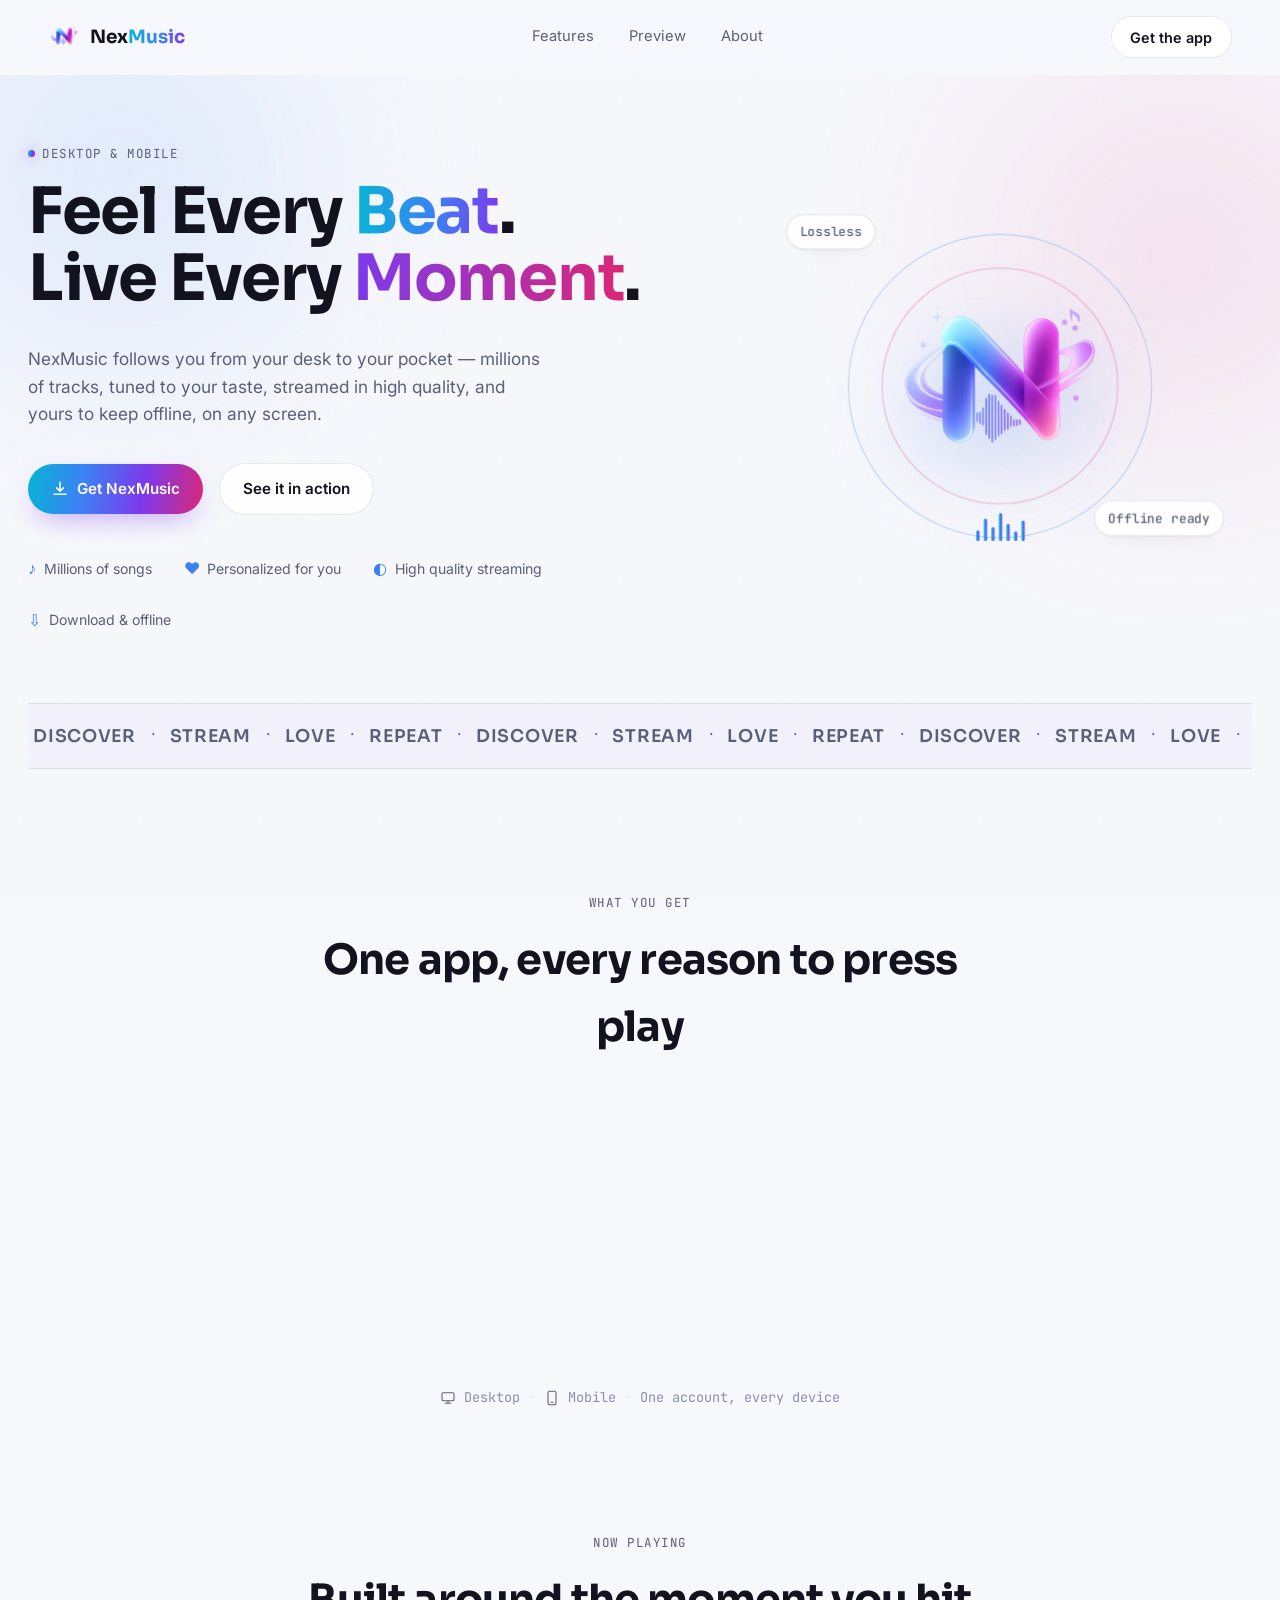
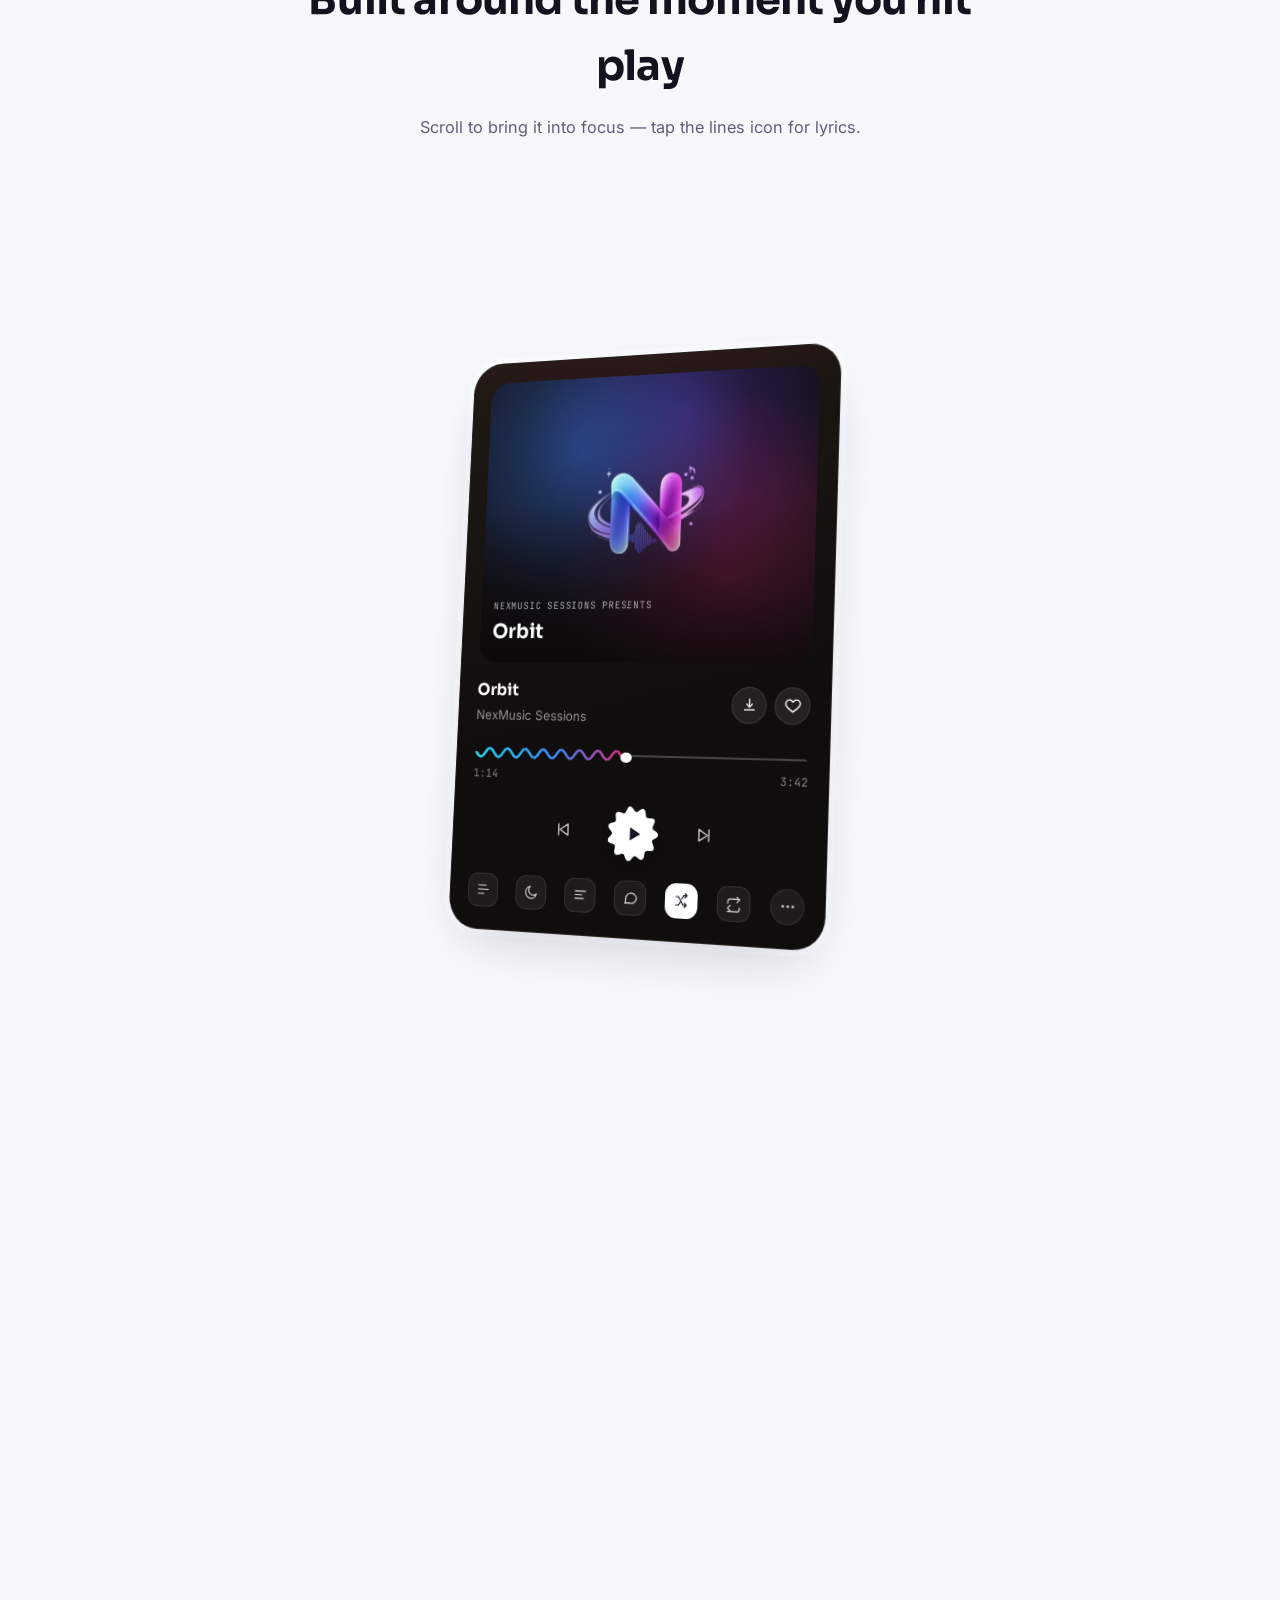
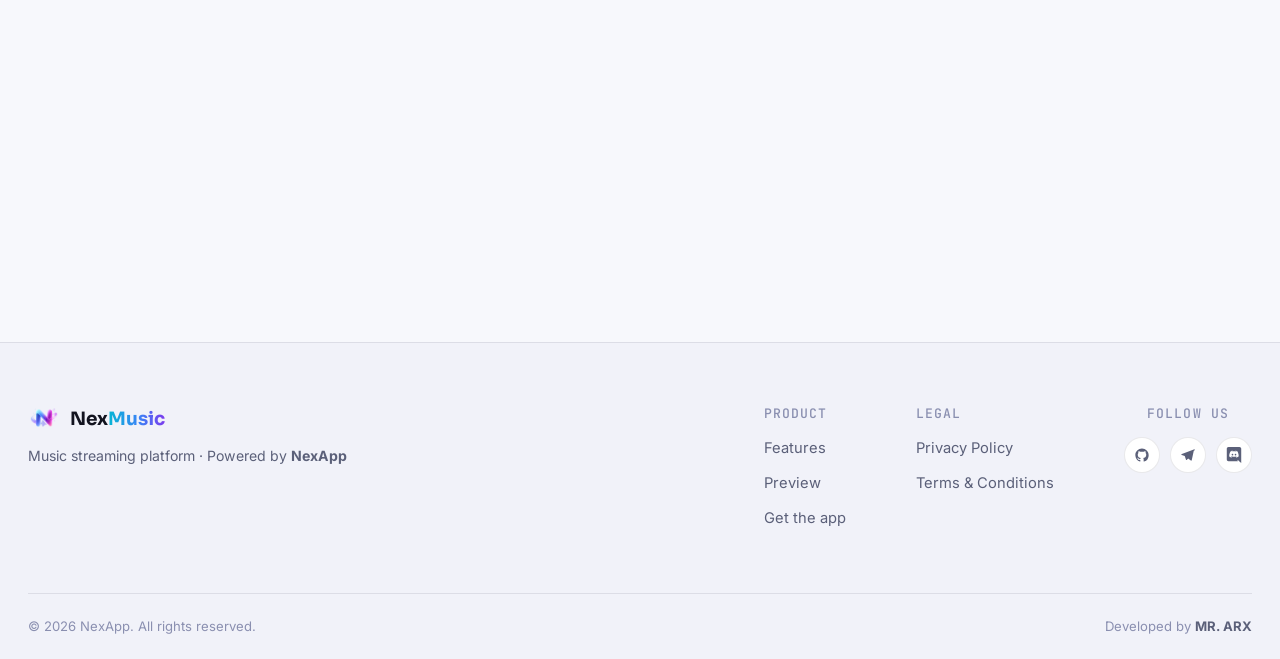
==== commit 7466a4e9: "v4" ====
--- a/index.html
+++ b/index.html
@@ -296,13 +296,12 @@
         <a href="privacy-policy.html">Privacy Policy</a>
         <a href="terms-and-conditions.html">Terms &amp; Conditions</a>
       </div>
-      <div class="footer-col">
+      <div class="footer-col footer-col-social">
         <h4>Follow us</h4>
         <div class="social-row">
-          <a href="#" aria-label="Facebook" class="social-btn"><svg width="16" height="16" viewBox="0 0 24 24" fill="none"><path d="M14 9h3V6h-3c-1.66 0-3 1.34-3 3v2H9v3h2v6h3v-6h2.5l.5-3H14V9.5c0-.28.22-.5.5-.5z" stroke="currentColor" stroke-width="1.3" stroke-linejoin="round"/></svg></a>
-          <a href="#" aria-label="Instagram" class="social-btn"><svg width="16" height="16" viewBox="0 0 24 24" fill="none"><rect x="3" y="3" width="18" height="18" rx="5" stroke="currentColor" stroke-width="1.4"/><circle cx="12" cy="12" r="4" stroke="currentColor" stroke-width="1.4"/><circle cx="17.2" cy="6.8" r="1" fill="currentColor"/></svg></a>
-          <a href="#" aria-label="Twitter" class="social-btn"><svg width="16" height="16" viewBox="0 0 24 24" fill="none"><path d="M22 5.9c-.7.3-1.5.6-2.3.7.8-.5 1.5-1.3 1.8-2.3-.8.5-1.7.8-2.6 1a4.1 4.1 0 00-7 3.7A11.6 11.6 0 013 4.6a4 4 0 001.3 5.5c-.7 0-1.3-.2-1.9-.5v.1c0 2 1.4 3.6 3.3 4-.3.1-.7.1-1.1.1-.3 0-.5 0-.8-.1.5 1.6 2 2.8 3.8 2.8A8.2 8.2 0 012 18.4a11.6 11.6 0 006.3 1.8c7.5 0 11.7-6.2 11.7-11.7v-.5c.8-.6 1.5-1.3 2-2.1z" stroke="currentColor" stroke-width="1.2" stroke-linejoin="round"/></svg></a>
-          <a href="#" aria-label="YouTube" class="social-btn"><svg width="16" height="16" viewBox="0 0 24 24" fill="none"><rect x="2.5" y="6" width="19" height="12" rx="4" stroke="currentColor" stroke-width="1.4"/><path d="M10.5 9.5l5 2.5-5 2.5z" fill="currentColor"/></svg></a>
+          <a href="https://github.com/nexerisltd" target="_blank" rel="noopener" aria-label="GitHub" class="social-btn"><svg width="16" height="16" viewBox="0 0 24 24" fill="currentColor"><g transform="translate(0.0,0.13)"><path d="M12 2C6.48 2 2 6.5 2 12.06c0 4.45 2.87 8.22 6.84 9.55.5.1.68-.22.68-.48 0-.24-.01-1.02-.01-1.85-2.78.6-3.37-1.19-3.37-1.19-.45-1.16-1.11-1.47-1.11-1.47-.9-.63.07-.62.07-.62 1 .07 1.53 1.05 1.53 1.05.9 1.53 2.34 1.09 2.91.83.09-.65.35-1.09.63-1.34-2.22-.25-4.56-1.13-4.56-5.02 0-1.11.39-2.02 1.03-2.73-.1-.25-.45-1.28.1-2.67 0 0 .84-.27 2.75 1.04a9.3 9.3 0 015 0c1.91-1.31 2.75-1.04 2.75-1.04.55 1.39.2 2.42.1 2.67.64.71 1.03 1.62 1.03 2.73 0 3.9-2.34 4.76-4.57 5.01.36.32.68.94.68 1.9 0 1.37-.01 2.47-.01 2.81 0 .27.18.58.69.48A10.07 10.07 0 0022 12.06C22 6.5 17.52 2 12 2z"/></g></svg></a>
+          <a href="https://t.me/nexerisltd" target="_blank" rel="noopener" aria-label="Telegram" class="social-btn"><svg width="16" height="16" viewBox="0 0 24 24" fill="currentColor"><g transform="translate(0.136,0.912)"><path d="M21.9 4.1c.28-1.2-.46-1.68-1.34-1.35L2.66 9.63c-1.16.46-1.15 1.13-.2 1.42l4.53 1.42 1.74 5.33c.21.58.39.8.79.8.31 0 .48-.15.7-.38l1.9-1.83 3.98 2.94c.73.4 1.26.2 1.44-.68l2.9-13.7-.34.16z"/></g></svg></a>
+          <a href="https://discord.gg/DjHkpBP6Hp" target="_blank" rel="noopener" aria-label="Discord" class="social-btn"><svg width="16" height="16" viewBox="0 0 24 24" fill="currentColor"><path d="M20.222 0c1.406 0 2.54 1.137 2.607 2.475V24l-2.677-2.273-1.47-1.338-1.604-1.398.67 2.205H3.71c-1.402 0-2.54-1.065-2.54-2.476V2.475C1.17 1.137 2.31 0 3.715 0zm-6.118 5.683h-.03l-.202.2c2.073.6 3.076 1.537 3.076 1.537-1.336-.668-2.54-1.002-3.744-1.137-.87-.135-1.74-.064-2.475 0h-.2c-.47 0-1.47.2-2.81.735-.467.2-.735.335-.735.335s1.002-1.002 3.21-1.537l-.135-.135s-1.672-.064-3.477 1.27c0 0-1.805 3.144-1.805 7.02 0 0 1 1.74 3.677 1.806 0 0 .4-.533.805-1.002-1.535-.468-2.14-1.404-2.14-1.404s.135.066.335.2h.06c.03 0 .044.015.06.03v.006c.016.015.03.03.06.03.33.136.66.27.93.4.466.202 1.065.403 1.8.536.93.135 1.996.2 3.21 0 .6-.135 1.2-.267 1.8-.535.39-.2.87-.4 1.34-.737 0 0-.6.936-2.205 1.404.33.466.795 1 .795 1 2.68-.06 3.744-1.8 3.744-1.8 0-3.87-1.83-7.02-1.83-7.02-1.635-1.214-3.165-1.26-3.435-1.26l.056-.02zm.168 4.413c.703 0 1.27.6 1.27 1.335 0 .74-.57 1.34-1.27 1.34-.7 0-1.27-.6-1.27-1.34 0-.735.556-1.335 1.27-1.335zm-4.543 0c.7 0 1.27.6 1.27 1.335 0 .74-.57 1.34-1.27 1.34-.7 0-1.27-.6-1.27-1.34 0-.735.57-1.335 1.27-1.335z"/></svg></a>
         </div>
       </div>
     </div>
--- a/style.css
+++ b/style.css
@@ -403,19 +403,26 @@
    FOOTER
    ========================================================= */
 .footer{ border-top:1px solid var(--panel-line); padding:60px 28px 0; background:var(--bg-soft); }
-.footer-inner{ max-width:1240px; margin:0 auto; display:flex; justify-content:space-between; gap:40px; flex-wrap:wrap; padding-bottom:50px; }
+.footer-inner{
+  max-width:1240px; margin:0 auto; padding-bottom:50px;
+  display:flex; justify-content:space-between; align-items:flex-start;
+  gap:40px; flex-wrap:wrap;
+}
 .footer-brand p{ color:var(--muted); font-size:.88rem; margin-top:10px; }
-.footer-links{ display:flex; gap:70px; }
+.footer-links{ display:flex; flex-wrap:wrap; gap:40px 70px; }
 .footer-col h4{ font-size:.82rem; text-transform:uppercase; letter-spacing:.08em; color:var(--muted-2); margin-bottom:1em; font-family:var(--font-mono); font-weight:500; }
 .footer-col a{ display:block; color:var(--muted); font-size:.92rem; margin-bottom:.8em; transition:color .2s; }
 .footer-col a:hover{ color:var(--text); }
-.social-row{ display:flex; gap:10px; }
-.social-btn{ width:36px; height:36px; border-radius:50%; border:1px solid var(--panel-line); display:flex; align-items:center; justify-content:center; color:var(--muted); background:#fff; transition:all .2s; }
-.social-btn:hover{ color:var(--purple); border-color:var(--purple); background:rgba(124,58,237,.08); }
+/* Follow-us column: only this one is internally centered (icons under label) */
+.footer-col-social{ display:flex; flex-direction:column; align-items:center; text-align:center; }
+.social-row{ display:flex; justify-content:center; gap:10px; }
+a.social-btn{ width:36px; height:36px; border-radius:50%; border:1px solid var(--panel-line); display:flex; align-items:center; justify-content:center; color:var(--muted); background:#fff; transition:all .2s; margin-bottom:0; }
+a.social-btn:hover{ color:var(--purple); border-color:var(--purple); background:rgba(124,58,237,.08); }
 
 .footer-bottom{
   max-width:1240px; margin:0 auto;
-  display:flex; justify-content:space-between; flex-wrap:wrap; gap:10px;
+  display:flex; justify-content:space-between; flex-wrap:wrap;
+  gap:10px;
   padding:22px 0; border-top:1px solid var(--panel-line);
   font-size:.82rem; color:var(--muted-2);
 }
@@ -478,8 +485,9 @@
   .nav-actions .btn-ghost{ display:none; }
 
   .feature-grid{ grid-template-columns:1fr; }
-  .footer-inner{ flex-direction:column; }
-  .footer-links{ gap:40px; }
+  .footer-inner{ flex-direction:column; gap:36px; }
+  .footer-links{ flex-direction:column; gap:28px; }
+  .footer-bottom{ flex-direction:column; text-align:center; }
   .hero-stats{ gap:1em 1.6em; }
   .depth-chip{ display:none; }
   .player-card{ transform:none !important; }
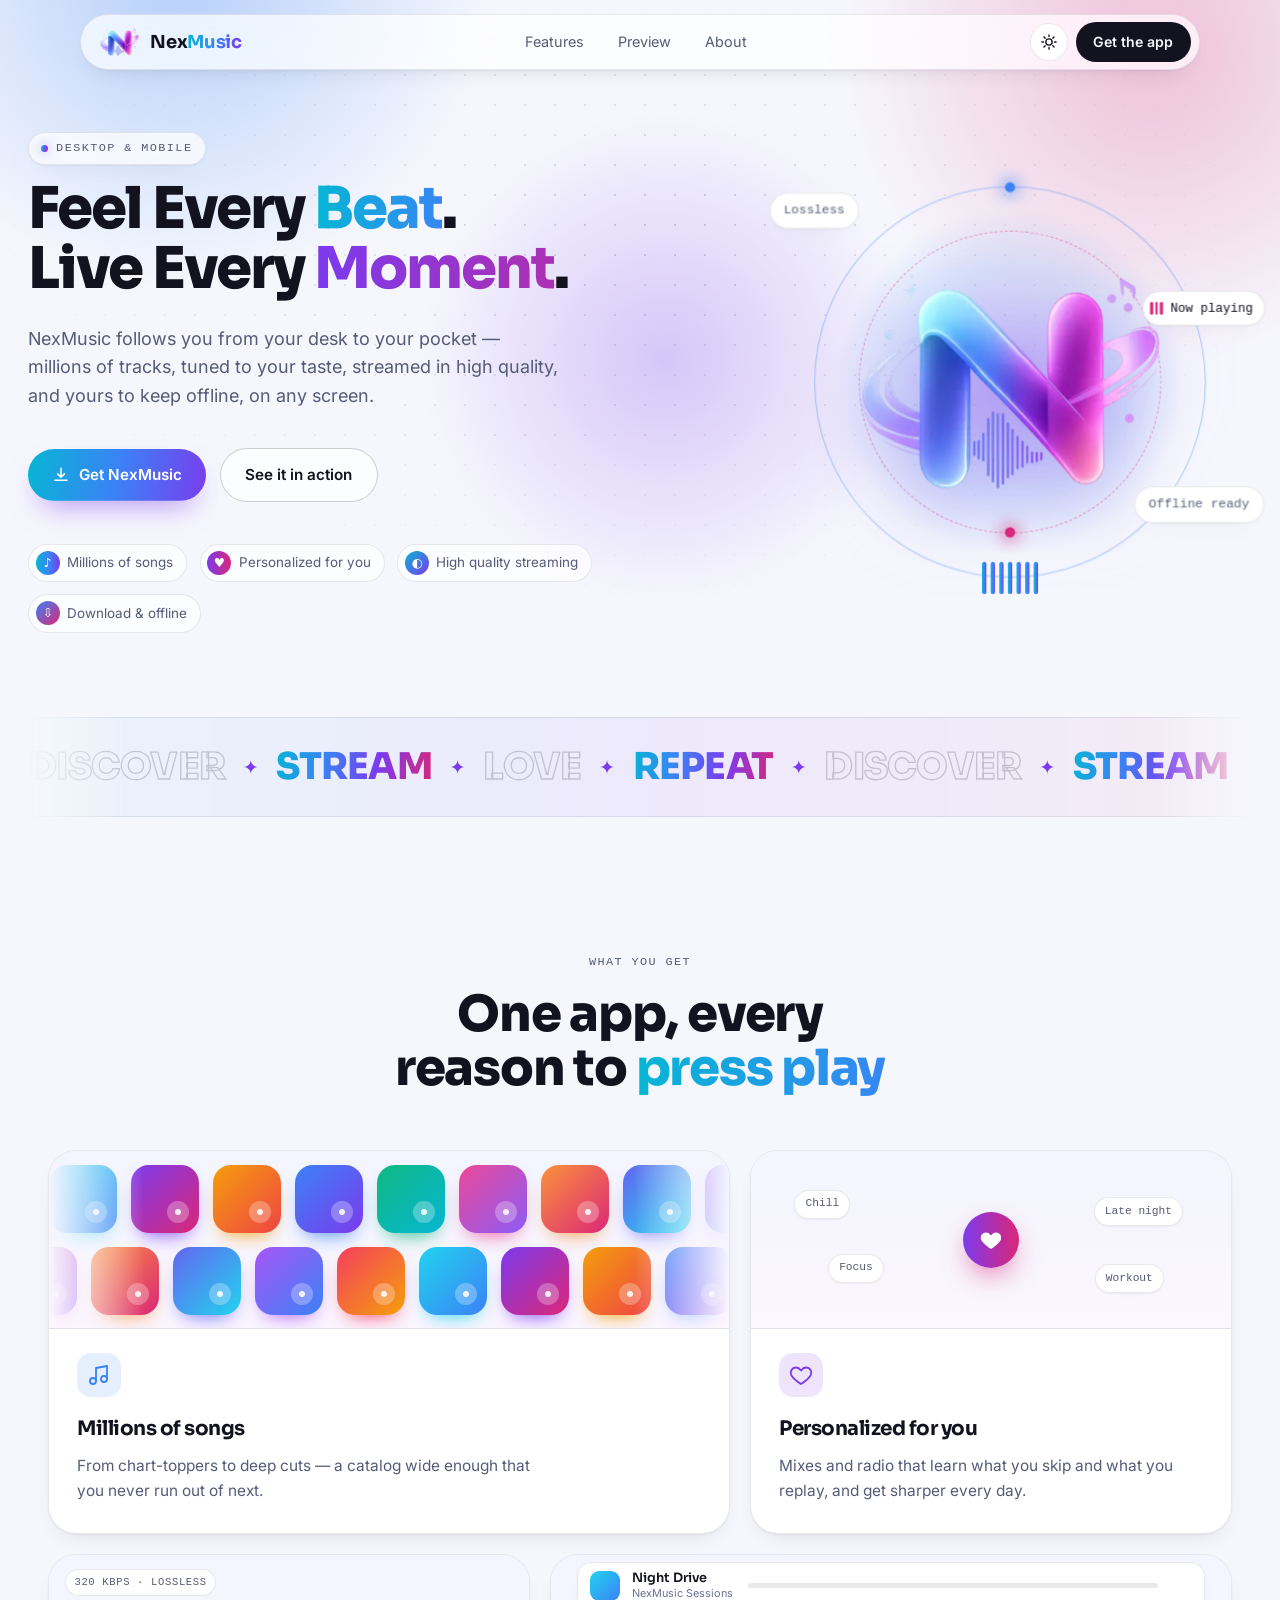
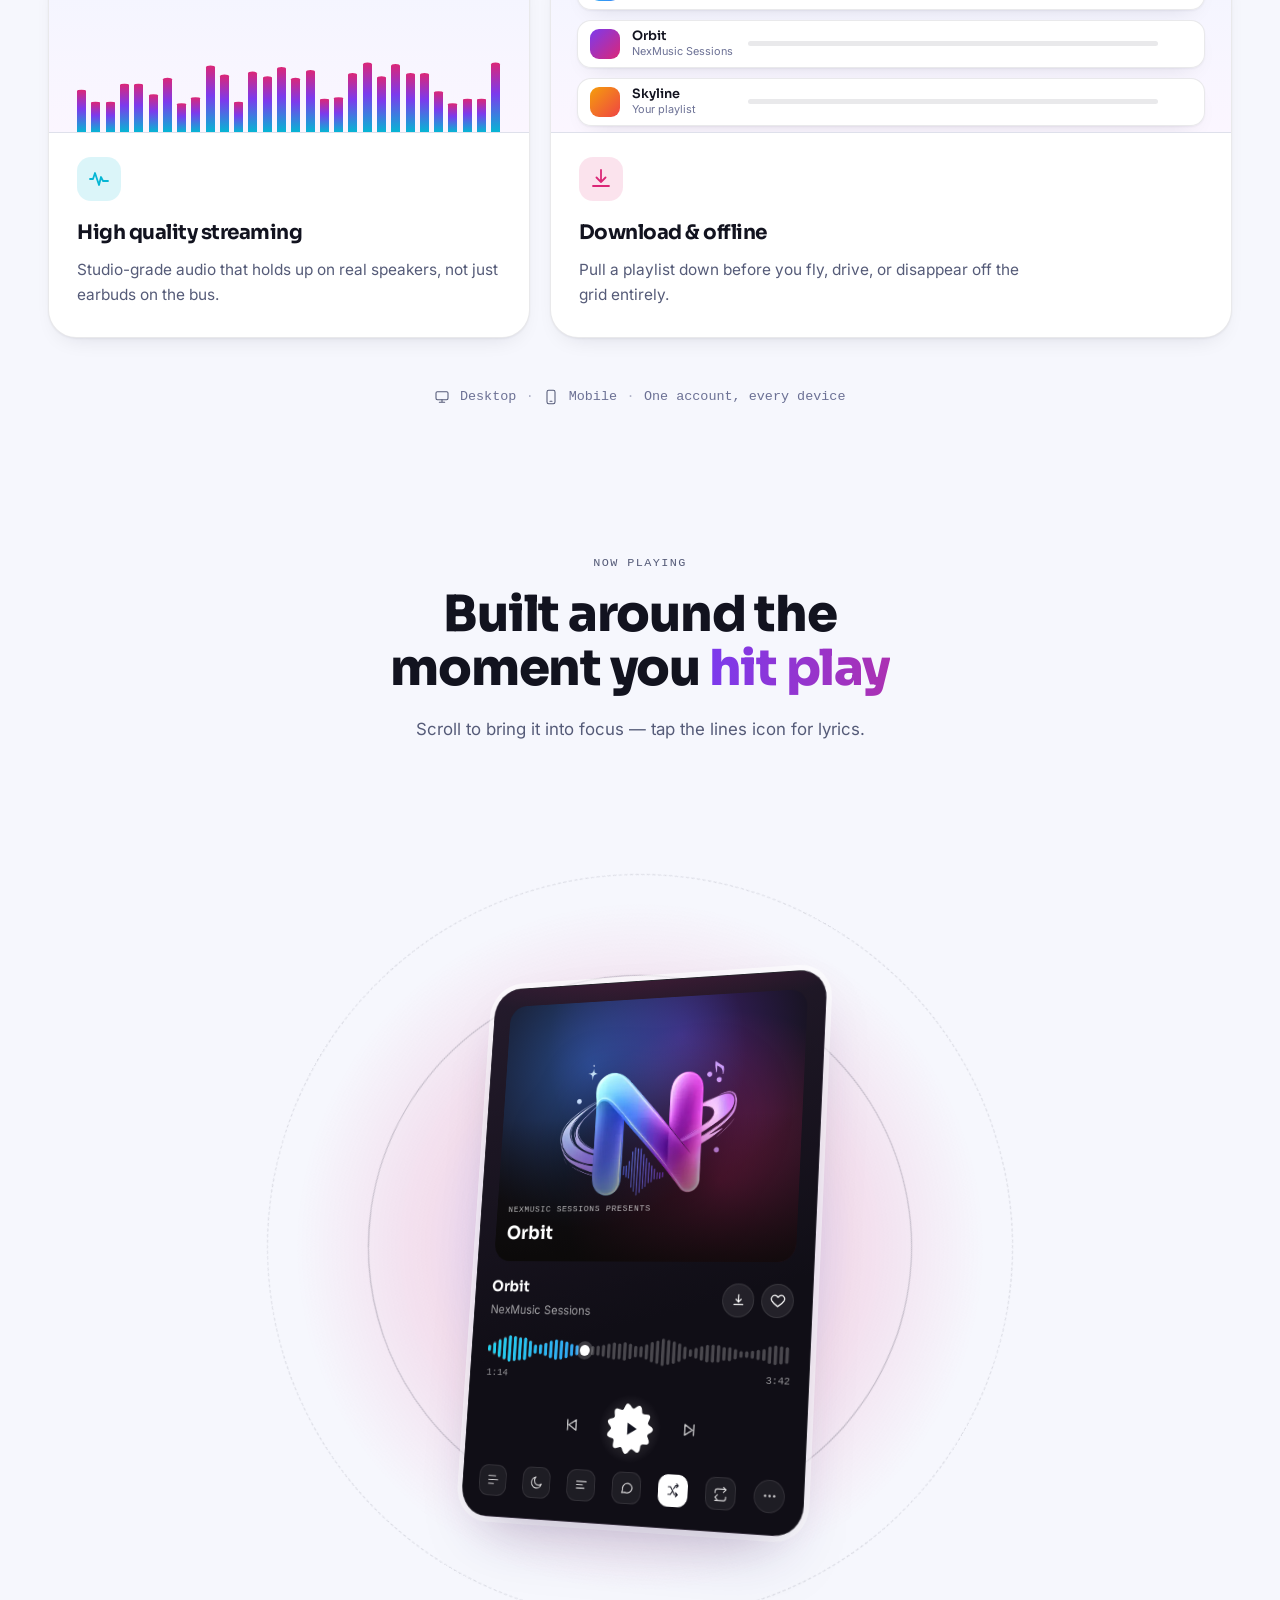
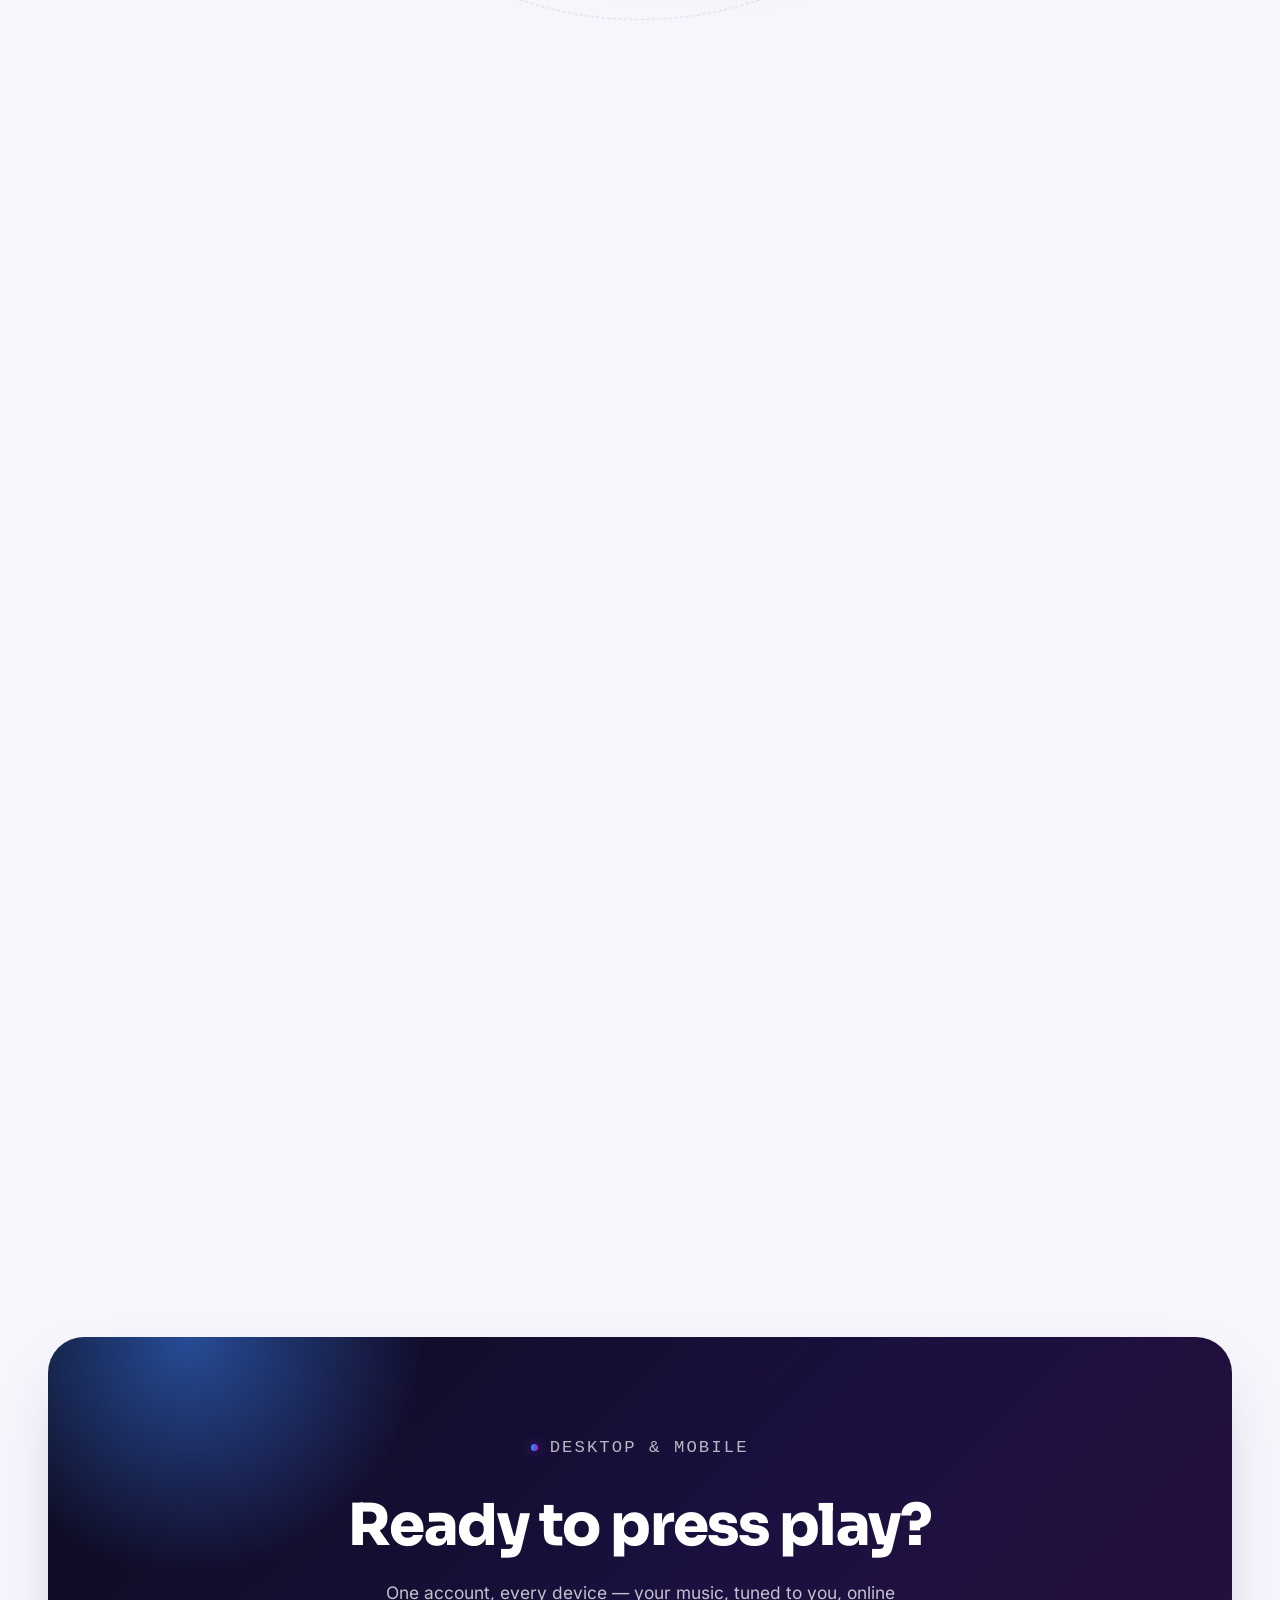
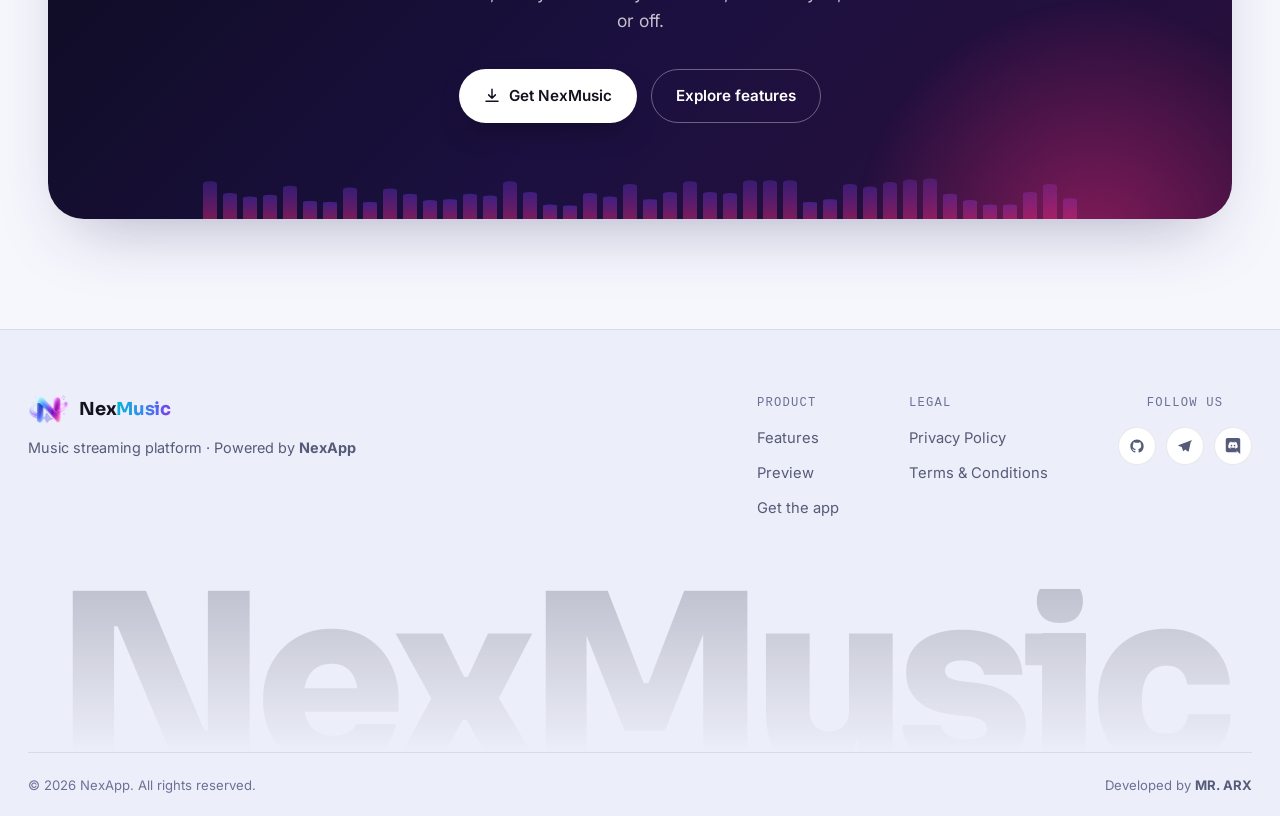
==== commit 818f2d59: "Look v2" ====
--- a/index.html
+++ b/index.html
@@ -5,40 +5,52 @@
 <meta name="viewport" content="width=device-width, initial-scale=1.0">
 <title>NexMusic — Feel Every Beat. Live Every Moment.</title>
 <meta name="description" content="NexMusic is a music streaming app for desktop and mobile — millions of songs, personalized picks, high-quality audio, and offline downloads. Built by NexApp.">
-
+<meta name="color-scheme" content="light dark">
+<meta name="theme-color" content="#f6f7fd" id="themeColor">
 <meta property="og:title" content="NexMusic — Feel Every Beat. Live Every Moment.">
 <meta property="og:description" content="Millions of songs. Personalized for you. On desktop and mobile, online or off.">
 <meta property="og:image" content="assets/cover.webp">
 <meta property="og:type" content="website">
-
-<link rel="icon" href="assets/favicon.ico" type="image/x-icon">
-<link rel="apple-touch-icon" href="assets/logo-512.png">
-
-<link rel="preconnect" href="https://fonts.googleapis.com">
-<link rel="preconnect" href="https://fonts.gstatic.com" crossorigin>
-<link href="https://fonts.googleapis.com/css2?family=Sora:wght@400;500;600;700;800&family=Inter:wght@400;500;600;700&family=JetBrains+Mono:wght@400;500&display=swap" rel="stylesheet">
-
+<meta name="twitter:card" content="summary_large_image">
+<link rel="preload" href="assets/logo-hero.webp" as="image" type="image/webp" fetchpriority="high">
+<link rel="icon" href="assets/favicon.ico" sizes="any">
+<link rel="apple-touch-icon" href="assets/apple-touch-icon.png">
+
+<script>
+/* apply saved / system theme before first paint (no flash) */
+(function(){var d=document.documentElement,t;d.classList.add('js');
+try{t=localStorage.getItem('nx-theme')}catch(e){}
+if(!t)t=matchMedia('(prefers-color-scheme: dark)').matches?'dark':'light';
+d.setAttribute('data-theme',t);
+var m=document.getElementById('themeColor');if(m)m.content=t==='dark'?'#07070f':'#f6f7fd';})();
+</script>
+
+<link rel="preload" href="assets/fonts/sora.woff2" as="font" type="font/woff2" crossorigin>
+<link rel="preload" href="assets/fonts/inter.woff2" as="font" type="font/woff2" crossorigin>
 <link rel="stylesheet" href="style.css">
 </head>
 <body>
-
-<div class="grain"></div>
+<div class="progress" id="progress" aria-hidden="true"></div>
 
 <!-- ============ NAV ============ -->
 <header class="nav" id="nav">
   <div class="nav-inner">
-    <a href="#top" class="brand">
-      <img src="assets/logo.webp" alt="NexMusic" class="brand-mark">
+    <a href="#top" class="brand" aria-label="NexMusic home">
+      <img src="assets/logo-nav.webp" alt="" width="42" height="30" class="brand-mark">
       <span class="brand-name">Nex<em>Music</em></span>
     </a>
 
-    <nav class="nav-links" id="navLinks">
+    <nav class="nav-links" id="navLinks" aria-label="Main">
       <a href="#features">Features</a>
       <a href="#player">Preview</a>
       <a href="#about">About</a>
     </nav>
 
     <div class="nav-actions">
+      <button class="theme-toggle" id="themeToggle" aria-label="Toggle dark mode" title="Toggle theme">
+        <svg class="i-sun" width="18" height="18" viewBox="0 0 24 24" fill="none"><circle cx="12" cy="12" r="4.2" stroke="currentColor" stroke-width="1.8"/><path d="M12 2.5v2.2M12 19.3v2.2M2.5 12h2.2M19.3 12h2.2M5.3 5.3l1.6 1.6M17.1 17.1l1.6 1.6M18.7 5.3l-1.6 1.6M6.9 17.1l-1.6 1.6" stroke="currentColor" stroke-width="1.8" stroke-linecap="round"/></svg>
+        <svg class="i-moon" width="18" height="18" viewBox="0 0 24 24" fill="none"><path d="M20 14.5A8.5 8.5 0 1110 4.2 6.8 6.8 0 0020 14.5z" stroke="currentColor" stroke-width="1.8" stroke-linejoin="round"/></svg>
+      </button>
       <a href="https://nexappog.vercel.app/shop/nexmusic" target="_blank" rel="noopener" class="btn btn-ghost">Get the app</a>
       <button class="nav-toggle" id="navToggle" aria-label="Toggle menu" aria-expanded="false">
         <span></span><span></span><span></span>
@@ -50,25 +62,22 @@
 <main id="top">
 
   <!-- ============ HERO — 3D tilt stage ============ -->
-  <section class="hero">
-    <div class="hero-bg" aria-hidden="true">
-      <div class="glow glow-blue"></div>
-      <div class="glow glow-pink"></div>
-    </div>
+  <section class="hero" data-pause>
+    <div class="aurora" aria-hidden="true"><i></i><i></i><i></i></div>
 
     <div class="hero-inner">
-      <div class="hero-copy" data-fade>
-        <p class="eyebrow"><span class="eyebrow-dot"></span>Desktop &amp; Mobile</p>
+      <div class="hero-copy">
+        <p class="eyebrow pill rise" style="--d:0"><span class="eyebrow-dot"></span>Desktop &amp; Mobile</p>
         <h1 class="hero-title">
-          Feel Every <span class="grad-text">Beat</span>.<br>
-          Live Every <span class="grad-text alt">Moment</span>.
+          <span class="line"><span class="w"><span class="wi" style="--i:0">Feel</span></span> <span class="w"><span class="wi" style="--i:1">Every</span></span> <span class="w"><span class="wi" style="--i:2"><span class="grad-text">Beat</span>.</span></span></span>
+          <span class="line"><span class="w"><span class="wi" style="--i:3">Live</span></span> <span class="w"><span class="wi" style="--i:4">Every</span></span> <span class="w"><span class="wi" style="--i:5"><span class="grad-text alt">Moment</span>.</span></span></span>
         </h1>
-        <p class="hero-sub">
+        <p class="hero-sub rise" style="--d:520">
           NexMusic follows you from your desk to your pocket — millions of tracks, tuned to
           your taste, streamed in high quality, and yours to keep offline, on any screen.
         </p>
 
-        <div class="hero-cta">
+        <div class="hero-cta rise" style="--d:640">
           <a href="https://nexappog.vercel.app/shop/nexmusic" target="_blank" rel="noopener" class="btn btn-primary">
             <svg width="18" height="18" viewBox="0 0 24 24" fill="none"><path d="M12 3v12m0 0l-4.5-4.5M12 15l4.5-4.5M4 19h16" stroke="currentColor" stroke-width="2" stroke-linecap="round" stroke-linejoin="round"/></svg>
             Get NexMusic
@@ -76,7 +85,7 @@
           <a href="#player" class="btn btn-outline">See it in action</a>
         </div>
 
-        <div class="hero-stats">
+        <div class="hero-stats rise" style="--d:780">
           <div class="stat"><span class="stat-icon">♪</span>Millions of songs</div>
           <div class="stat"><span class="stat-icon">♥</span>Personalized for you</div>
           <div class="stat"><span class="stat-icon">◐</span>High quality streaming</div>
@@ -84,18 +93,19 @@
         </div>
       </div>
 
-      <!-- 3D tilt stage: mouse-tracked perspective card -->
-      <div class="hero-art" data-fade style="--delay:120ms">
+      <div class="hero-art">
         <div class="tilt-stage" id="tiltStage">
+          <div class="stage-glow" aria-hidden="true"></div>
           <div class="tilt-inner" id="tiltInner">
-            <div class="tilt-layer layer-ring ring-1" style="--depth:20px"></div>
-            <div class="tilt-layer layer-ring ring-2" style="--depth:40px"></div>
-            <img src="assets/logo.webp" alt="NexMusic logo" class="tilt-layer hero-logo" style="--depth:70px">
+            <div class="tilt-layer layer-ring ring-1" style="--depth:20px" aria-hidden="true"></div>
+            <div class="tilt-layer layer-ring ring-2" style="--depth:40px" aria-hidden="true"></div>
+            <img src="assets/logo-hero.webp" alt="NexMusic logo" width="440" height="317" fetchpriority="high" decoding="async" class="tilt-layer hero-logo" style="--depth:70px">
             <div class="tilt-layer mini-eq" style="--depth:100px" aria-hidden="true">
               <span></span><span></span><span></span><span></span><span></span><span></span><span></span>
             </div>
             <div class="tilt-layer chip chip-a" style="--depth:130px">Lossless</div>
             <div class="tilt-layer chip chip-b" style="--depth:150px">Offline ready</div>
+            <div class="tilt-layer chip chip-c" style="--depth:110px" aria-hidden="true"><span class="mini-bars"><i></i><i></i><i></i></span>Now playing</div>
           </div>
         </div>
       </div>
@@ -103,52 +113,80 @@
 
     <div class="marquee" aria-hidden="true">
       <div class="marquee-track">
-        <span>Discover</span><i>·</i><span>Stream</span><i>·</i><span>Love</span><i>·</i><span>Repeat</span><i>·</i>
-        <span>Discover</span><i>·</i><span>Stream</span><i>·</i><span>Love</span><i>·</i><span>Repeat</span><i>·</i>
-        <span>Discover</span><i>·</i><span>Stream</span><i>·</i><span>Love</span><i>·</i><span>Repeat</span><i>·</i>
-        <span>Discover</span><i>·</i><span>Stream</span><i>·</i><span>Love</span><i>·</i><span>Repeat</span><i>·</i>
+        <div class="marquee-half"><span>Discover</span><i>✦</i><span>Stream</span><i>✦</i><span>Love</span><i>✦</i><span>Repeat</span><i>✦</i><span>Discover</span><i>✦</i><span>Stream</span><i>✦</i><span>Love</span><i>✦</i><span>Repeat</span><i>✦</i></div>
+        <div class="marquee-half"><span>Discover</span><i>✦</i><span>Stream</span><i>✦</i><span>Love</span><i>✦</i><span>Repeat</span><i>✦</i><span>Discover</span><i>✦</i><span>Stream</span><i>✦</i><span>Love</span><i>✦</i><span>Repeat</span><i>✦</i></div>
       </div>
     </div>
   </section>
 
-  <!-- ============ FEATURES — 3D flip-in on scroll ============ -->
+  <!-- ============ FEATURES — bento ============ -->
   <section class="features" id="features">
     <div class="section-head" data-fade>
       <p class="eyebrow center">What you get</p>
-      <h2>One app, every reason to press play</h2>
-    </div>
-
-    <div class="feature-grid">
-      <article class="feature-card" data-flip>
-        <div class="feature-icon icon-blue">
-          <svg width="26" height="26" viewBox="0 0 24 24" fill="none"><path d="M9 18V5l11-2v13" stroke="currentColor" stroke-width="1.8" stroke-linecap="round" stroke-linejoin="round"/><circle cx="6" cy="18" r="3" stroke="currentColor" stroke-width="1.8"/><circle cx="17" cy="16" r="3" stroke="currentColor" stroke-width="1.8"/></svg>
-        </div>
-        <h3>Millions of songs</h3>
-        <p>From chart-toppers to deep cuts — a catalog wide enough that you never run out of next.</p>
+      <h2>One app, every reason to <span class="grad-text">press play</span></h2>
+    </div>
+
+    <div class="bento" id="bento">
+      <article class="bcard s7" data-fade style="--delay:0ms" data-pause>
+        <div class="bviz" aria-hidden="true">
+          <div class="tiles">
+            <div class="tile-row"><i style="--a:#22d3ee;--b:#3b82f6"></i><i style="--a:#7c3aed;--b:#db2777"></i><i style="--a:#f59e0b;--b:#ef4444"></i><i style="--a:#3b82f6;--b:#7c3aed"></i><i style="--a:#10b981;--b:#06b6d4"></i><i style="--a:#ec4899;--b:#8b5cf6"></i><i style="--a:#fb923c;--b:#db2777"></i><i style="--a:#6366f1;--b:#22d3ee"></i><i style="--a:#a855f7;--b:#3b82f6"></i><i style="--a:#f43f5e;--b:#f59e0b"></i><i aria-hidden="true" style="--a:#22d3ee;--b:#3b82f6"></i><i aria-hidden="true" style="--a:#7c3aed;--b:#db2777"></i><i aria-hidden="true" style="--a:#f59e0b;--b:#ef4444"></i><i aria-hidden="true" style="--a:#3b82f6;--b:#7c3aed"></i><i aria-hidden="true" style="--a:#10b981;--b:#06b6d4"></i><i aria-hidden="true" style="--a:#ec4899;--b:#8b5cf6"></i><i aria-hidden="true" style="--a:#fb923c;--b:#db2777"></i><i aria-hidden="true" style="--a:#6366f1;--b:#22d3ee"></i><i aria-hidden="true" style="--a:#a855f7;--b:#3b82f6"></i><i aria-hidden="true" style="--a:#f43f5e;--b:#f59e0b"></i></div>
+            <div class="tile-row rev"><i style="--a:#ec4899;--b:#8b5cf6"></i><i style="--a:#fb923c;--b:#db2777"></i><i style="--a:#6366f1;--b:#22d3ee"></i><i style="--a:#a855f7;--b:#3b82f6"></i><i style="--a:#f43f5e;--b:#f59e0b"></i><i style="--a:#22d3ee;--b:#3b82f6"></i><i style="--a:#7c3aed;--b:#db2777"></i><i style="--a:#f59e0b;--b:#ef4444"></i><i style="--a:#3b82f6;--b:#7c3aed"></i><i style="--a:#10b981;--b:#06b6d4"></i><i aria-hidden="true" style="--a:#ec4899;--b:#8b5cf6"></i><i aria-hidden="true" style="--a:#fb923c;--b:#db2777"></i><i aria-hidden="true" style="--a:#6366f1;--b:#22d3ee"></i><i aria-hidden="true" style="--a:#a855f7;--b:#3b82f6"></i><i aria-hidden="true" style="--a:#f43f5e;--b:#f59e0b"></i><i aria-hidden="true" style="--a:#22d3ee;--b:#3b82f6"></i><i aria-hidden="true" style="--a:#7c3aed;--b:#db2777"></i><i aria-hidden="true" style="--a:#f59e0b;--b:#ef4444"></i><i aria-hidden="true" style="--a:#3b82f6;--b:#7c3aed"></i><i aria-hidden="true" style="--a:#10b981;--b:#06b6d4"></i></div>
+          </div>
+        </div>
+        <div class="bbody">
+          <div class="feature-icon icon-blue">
+            <svg width="24" height="24" viewBox="0 0 24 24" fill="none"><path d="M9 18V5l11-2v13" stroke="currentColor" stroke-width="1.8" stroke-linecap="round" stroke-linejoin="round"/><circle cx="6" cy="18" r="3" stroke="currentColor" stroke-width="1.8"/><circle cx="17" cy="16" r="3" stroke="currentColor" stroke-width="1.8"/></svg>
+          </div>
+          <h3>Millions of songs</h3>
+          <p>From chart-toppers to deep cuts — a catalog wide enough that you never run out of next.</p>
+        </div>
       </article>
 
-      <article class="feature-card" data-flip>
-        <div class="feature-icon icon-purple">
-          <svg width="26" height="26" viewBox="0 0 24 24" fill="none"><path d="M12 21s-7-4.35-9.5-8.5C.5 8.5 3 4.5 7 4.5c2 0 3.5 1 5 3 1.5-2 3-3 5-3 4 0 6.5 4 4.5 8-2.5 4.15-9.5 8.5-9.5 8.5z" stroke="currentColor" stroke-width="1.8" stroke-linejoin="round"/></svg>
-        </div>
-        <h3>Personalized for you</h3>
-        <p>Mixes and radio that learn what you skip and what you replay, and get sharper every day.</p>
+      <article class="bcard s5" data-fade style="--delay:100ms" data-pause>
+        <div class="bviz" aria-hidden="true">
+          <div class="ripples"><span class="r"></span><span class="r"></span><span class="r"></span><div class="heart-core"><svg width="24" height="24" viewBox="0 0 24 24" fill="currentColor"><path d="M12 21s-7-4.35-9.5-8.5C.5 8.5 3 4.5 7 4.5c2 0 3.5 1 5 3 1.5-2 3-3 5-3 4 0 6.5 4 4.5 8-2.5 4.15-9.5 8.5-9.5 8.5z"/></svg></div>
+            <b class="mix-chip">Chill</b><b class="mix-chip">Focus</b><b class="mix-chip">Late night</b><b class="mix-chip">Workout</b>
+          </div>
+        </div>
+        <div class="bbody">
+          <div class="feature-icon icon-purple">
+            <svg width="24" height="24" viewBox="0 0 24 24" fill="none"><path d="M12 21s-7-4.35-9.5-8.5C.5 8.5 3 4.5 7 4.5c2 0 3.5 1 5 3 1.5-2 3-3 5-3 4 0 6.5 4 4.5 8-2.5 4.15-9.5 8.5-9.5 8.5z" stroke="currentColor" stroke-width="1.8" stroke-linejoin="round"/></svg>
+          </div>
+          <h3>Personalized for you</h3>
+          <p>Mixes and radio that learn what you skip and what you replay, and get sharper every day.</p>
+        </div>
       </article>
 
-      <article class="feature-card" data-flip>
-        <div class="feature-icon icon-cyan">
-          <svg width="26" height="26" viewBox="0 0 24 24" fill="none"><path d="M3 12h3l2-6 4 12 2-8 2 4h5" stroke="currentColor" stroke-width="1.8" stroke-linecap="round" stroke-linejoin="round"/></svg>
-        </div>
-        <h3>High quality streaming</h3>
-        <p>Studio-grade audio that holds up on real speakers, not just earbuds on the bus.</p>
+      <article class="bcard s5" data-fade style="--delay:0ms" data-pause>
+        <div class="bviz" aria-hidden="true">
+          <span class="viz-tag">320 kbps · Lossless</span>
+          <div class="spectrum"><i style="--lo:0.28;--hi:0.66;animation-delay:-1.17s"></i><i style="--lo:0.20;--hi:0.81;animation-delay:-0.66s"></i><i style="--lo:0.20;--hi:0.80;animation-delay:-0.07s"></i><i style="--lo:0.32;--hi:0.63;animation-delay:-0.16s"></i><i style="--lo:0.32;--hi:0.93;animation-delay:-0.22s"></i><i style="--lo:0.25;--hi:0.85;animation-delay:-1.71s"></i><i style="--lo:0.36;--hi:0.76;animation-delay:-1.76s"></i><i style="--lo:0.19;--hi:0.94;animation-delay:-0.52s"></i><i style="--lo:0.23;--hi:0.65;animation-delay:-0.56s"></i><i style="--lo:0.44;--hi:0.67;animation-delay:-1.05s"></i><i style="--lo:0.38;--hi:0.75;animation-delay:-0.99s"></i><i style="--lo:0.20;--hi:0.62;animation-delay:-0.37s"></i><i style="--lo:0.40;--hi:0.77;animation-delay:-0.57s"></i><i style="--lo:0.37;--hi:0.78;animation-delay:-0.54s"></i><i style="--lo:0.43;--hi:0.88;animation-delay:-0.44s"></i><i style="--lo:0.36;--hi:0.81;animation-delay:-1.58s"></i><i style="--lo:0.41;--hi:0.72;animation-delay:-1.76s"></i><i style="--lo:0.22;--hi:0.77;animation-delay:-1.36s"></i><i style="--lo:0.23;--hi:0.80;animation-delay:-0.07s"></i><i style="--lo:0.39;--hi:0.91;animation-delay:-1.03s"></i><i style="--lo:0.46;--hi:0.73;animation-delay:-1.25s"></i><i style="--lo:0.37;--hi:0.83;animation-delay:-0.82s"></i><i style="--lo:0.45;--hi:0.98;animation-delay:-0.85s"></i><i style="--lo:0.39;--hi:0.62;animation-delay:-1.26s"></i><i style="--lo:0.39;--hi:1.00;animation-delay:-1.48s"></i><i style="--lo:0.27;--hi:0.75;animation-delay:-1.20s"></i><i style="--lo:0.19;--hi:0.78;animation-delay:-0.30s"></i><i style="--lo:0.22;--hi:0.62;animation-delay:-1.38s"></i><i style="--lo:0.22;--hi:0.70;animation-delay:-0.70s"></i><i style="--lo:0.46;--hi:0.63;animation-delay:-0.81s"></i></div>
+        </div>
+        <div class="bbody">
+          <div class="feature-icon icon-cyan">
+            <svg width="24" height="24" viewBox="0 0 24 24" fill="none"><path d="M3 12h3l2-6 4 12 2-8 2 4h5" stroke="currentColor" stroke-width="1.8" stroke-linecap="round" stroke-linejoin="round"/></svg>
+          </div>
+          <h3>High quality streaming</h3>
+          <p>Studio-grade audio that holds up on real speakers, not just earbuds on the bus.</p>
+        </div>
       </article>
 
-      <article class="feature-card" data-flip>
-        <div class="feature-icon icon-pink">
-          <svg width="26" height="26" viewBox="0 0 24 24" fill="none"><path d="M12 3v12m0 0l-4.5-4.5M12 15l4.5-4.5M4 19h16" stroke="currentColor" stroke-width="1.8" stroke-linecap="round" stroke-linejoin="round"/></svg>
-        </div>
-        <h3>Download &amp; offline</h3>
-        <p>Pull a playlist down before you fly, drive, or disappear off the grid entirely.</p>
+      <article class="bcard s7" data-fade style="--delay:100ms" data-pause>
+        <div class="bviz" aria-hidden="true">
+          <div class="dl">
+            <div class="dl-row" style="--a:#22d3ee;--b:#3b82f6;--d:0s"><span class="dl-art"></span><span class="dl-name">Night Drive<small>NexMusic Sessions</small></span><span class="dl-bar"><i></i></span><span class="dl-check"><svg width="12" height="12" viewBox="0 0 24 24" fill="none"><path d="M5 12.5l4.5 4.5L19 7.5" stroke="currentColor" stroke-width="3" stroke-linecap="round" stroke-linejoin="round"/></svg></span></div>
+            <div class="dl-row" style="--a:#7c3aed;--b:#db2777;--d:.9s"><span class="dl-art"></span><span class="dl-name">Orbit<small>NexMusic Sessions</small></span><span class="dl-bar"><i></i></span><span class="dl-check"><svg width="12" height="12" viewBox="0 0 24 24" fill="none"><path d="M5 12.5l4.5 4.5L19 7.5" stroke="currentColor" stroke-width="3" stroke-linecap="round" stroke-linejoin="round"/></svg></span></div>
+            <div class="dl-row" style="--a:#f59e0b;--b:#ef4444;--d:1.8s"><span class="dl-art"></span><span class="dl-name">Skyline<small>Your playlist</small></span><span class="dl-bar"><i></i></span><span class="dl-check"><svg width="12" height="12" viewBox="0 0 24 24" fill="none"><path d="M5 12.5l4.5 4.5L19 7.5" stroke="currentColor" stroke-width="3" stroke-linecap="round" stroke-linejoin="round"/></svg></span></div>
+          </div>
+        </div>
+        <div class="bbody">
+          <div class="feature-icon icon-pink">
+            <svg width="24" height="24" viewBox="0 0 24 24" fill="none"><path d="M12 3v12m0 0l-4.5-4.5M12 15l4.5-4.5M4 19h16" stroke="currentColor" stroke-width="1.8" stroke-linecap="round" stroke-linejoin="round"/></svg>
+          </div>
+          <h3>Download &amp; offline</h3>
+          <p>Pull a playlist down before you fly, drive, or disappear off the grid entirely.</p>
+        </div>
       </article>
     </div>
 
@@ -167,20 +205,20 @@
   <section class="player-section" id="player">
     <div class="section-head" data-fade>
       <p class="eyebrow center">Now playing</p>
-      <h2>Built around the moment you hit play</h2>
+      <h2>Built around the moment you <span class="grad-text alt">hit play</span></h2>
       <p class="section-sub">Scroll to bring it into focus — tap the lines icon for lyrics.</p>
     </div>
 
     <div class="player-pin-wrap" id="playerPinWrap">
       <div class="player-stage" id="playerStage">
+        <div class="player-halo" id="playerHalo" aria-hidden="true"></div>
         <div class="player-card" id="playerCard">
           <div class="player-glow" aria-hidden="true"></div>
 
-          <!-- artwork / lyrics swap area -->
-          <div class="pc-visual">
+          <div class="pc-visual" id="pcVisual">
             <div class="pc-art" id="pcArt">
               <div class="pc-art-bg"></div>
-              <img src="assets/logo.webp" alt="" class="pc-art-logo">
+              <img src="assets/logo-hero.webp" alt="" width="440" height="317" loading="lazy" decoding="async" class="pc-art-logo">
               <div class="pc-art-scrim"></div>
               <div class="pc-art-caption">
                 <span class="pc-caption-eyebrow">NexMusic Sessions presents</span>
@@ -206,38 +244,33 @@
               <button class="pc-icon-btn" aria-label="Download">
                 <svg width="17" height="17" viewBox="0 0 24 24" fill="none"><path d="M12 4v11m0 0l-4-4m4 4l4-4M5 19h14" stroke="currentColor" stroke-width="1.8" stroke-linecap="round" stroke-linejoin="round"/></svg>
               </button>
-              <button class="pc-icon-btn" id="pcLike" aria-label="Like">
+              <button class="pc-icon-btn" id="pcLike" aria-label="Like" aria-pressed="false">
                 <svg width="17" height="17" viewBox="0 0 24 24" fill="none"><path d="M12 21s-7-4.35-9.5-8.5C.5 8.5 3 4.5 7 4.5c2 0 3.5 1 5 3 1.5-2 3-3 5-3 4 0 6.5 4 4.5 8-2.5 4.15-9.5 8.5-9.5 8.5z" stroke="currentColor" stroke-width="1.8" stroke-linejoin="round"/></svg>
               </button>
             </div>
           </div>
 
-          <div class="pc-scrub">
-            <svg class="pc-wave" viewBox="0 0 320 24" preserveAspectRatio="none" aria-hidden="true">
-              <defs>
-                <linearGradient id="waveGrad" x1="0" y1="0" x2="1" y2="0">
-                  <stop offset="0%" stop-color="#22d3ee"/>
-                  <stop offset="55%" stop-color="#3b82f6"/>
-                  <stop offset="100%" stop-color="#db2777"/>
-                </linearGradient>
-              </defs>
-              <line x1="152" y1="12" x2="317" y2="12" stroke="rgba(255,255,255,.22)" stroke-width="2.4" stroke-linecap="round"/>
-              <path d="M2.00,12.00 L4.28,15.57 L6.55,17.00 L8.83,15.43 L11.11,11.81 L13.38,8.30 L15.66,7.01 L17.94,8.70 L20.22,12.38 L22.49,15.82 L24.77,16.98 L27.05,15.15 L29.32,11.44 L31.60,8.06 L33.88,7.04 L36.15,9.00 L38.43,12.75 L40.71,16.05 L42.98,16.93 L45.26,14.85 L47.54,11.07 L49.82,7.84 L52.09,7.11 L54.37,9.31 L56.65,13.12 L58.92,16.26 L61.20,16.85 L63.48,14.53 L65.75,10.70 L68.03,7.64 L70.31,7.20 L72.58,9.63 L74.86,13.48 L77.14,16.45 L79.42,16.75 L81.69,14.20 L83.97,10.34 L86.25,7.47 L88.52,7.32 L90.80,9.97 L93.08,13.84 L95.35,16.61 L97.63,16.62 L99.91,13.86 L102.18,9.99 L104.46,7.32 L106.74,7.46 L109.02,10.32 L111.29,14.18 L113.57,16.74 L115.85,16.46 L118.12,13.51 L120.40,9.65 L122.68,7.20 L124.95,7.63 L127.23,10.67 L129.51,14.51 L131.78,16.84 L134.06,16.28 L136.34,13.14 L138.62,9.33 L140.89,7.11 L143.17,7.83 L145.45,11.04 L147.72,14.83 L150.00,16.92"
-                fill="none" stroke="url(#waveGrad)" stroke-width="2.6" stroke-linecap="round" stroke-linejoin="round"/>
-              <circle cx="151" cy="14" r="5.5" fill="#fff"/>
-            </svg>
-            <div class="pc-times"><span>1:14</span><span>3:42</span></div>
+          <div class="pc-scrub" id="pcScrub">
+            <div class="pc-wave-wrap">
+              <svg class="pc-wave" viewBox="0 0 336 32" preserveAspectRatio="none" aria-hidden="true"><g fill="rgba(255,255,255,.24)"><rect x="0" y="11.9" width="3.4" height="8.2" rx="1.7"/><rect x="6" y="8.2" width="3.4" height="15.6" rx="1.7"/><rect x="12" y="5.3" width="3.4" height="21.4" rx="1.7"/><rect x="18" y="2.7" width="3.4" height="26.5" rx="1.7"/><rect x="24" y="2.4" width="3.4" height="27.3" rx="1.7"/><rect x="30" y="1.7" width="3.4" height="28.6" rx="1.7"/><rect x="36" y="2.7" width="3.4" height="26.6" rx="1.7"/><rect x="42" y="3.6" width="3.4" height="24.7" rx="1.7"/><rect x="48" y="6.3" width="3.4" height="19.4" rx="1.7"/><rect x="54" y="11.1" width="3.4" height="9.9" rx="1.7"/><rect x="60" y="11.2" width="3.4" height="9.6" rx="1.7"/><rect x="66" y="8.6" width="3.4" height="14.8" rx="1.7"/><rect x="72" y="6.9" width="3.4" height="18.2" rx="1.7"/><rect x="78" y="5.8" width="3.4" height="20.4" rx="1.7"/><rect x="84" y="5.9" width="3.4" height="20.2" rx="1.7"/><rect x="90" y="7.7" width="3.4" height="16.7" rx="1.7"/><rect x="96" y="9.7" width="3.4" height="12.6" rx="1.7"/><rect x="102" y="10.4" width="3.4" height="11.2" rx="1.7"/><rect x="108" y="11.7" width="3.4" height="8.6" rx="1.7"/><rect x="114" y="11.9" width="3.4" height="8.3" rx="1.7"/><rect x="120" y="10.9" width="3.4" height="10.2" rx="1.7"/><rect x="126" y="10.6" width="3.4" height="10.9" rx="1.7"/><rect x="132" y="9.6" width="3.4" height="12.8" rx="1.7"/><rect x="138" y="7.9" width="3.4" height="16.1" rx="1.7"/><rect x="144" y="6.6" width="3.4" height="18.7" rx="1.7"/><rect x="150" y="7.4" width="3.4" height="17.3" rx="1.7"/><rect x="156" y="6.0" width="3.4" height="19.9" rx="1.7"/><rect x="162" y="7.6" width="3.4" height="16.7" rx="1.7"/><rect x="168" y="9.7" width="3.4" height="12.6" rx="1.7"/><rect x="174" y="10.1" width="3.4" height="11.8" rx="1.7"/><rect x="180" y="7.8" width="3.4" height="16.4" rx="1.7"/><rect x="186" y="5.0" width="3.4" height="22.0" rx="1.7"/><rect x="192" y="3.4" width="3.4" height="25.1" rx="1.7"/><rect x="198" y="1.3" width="3.4" height="29.3" rx="1.7"/><rect x="204" y="2.6" width="3.4" height="26.7" rx="1.7"/><rect x="210" y="4.0" width="3.4" height="24.0" rx="1.7"/><rect x="216" y="6.1" width="3.4" height="19.7" rx="1.7"/><rect x="222" y="9.2" width="3.4" height="13.5" rx="1.7"/><rect x="228" y="12.1" width="3.4" height="7.9" rx="1.7"/><rect x="234" y="10.3" width="3.4" height="11.5" rx="1.7"/><rect x="240" y="8.2" width="3.4" height="15.6" rx="1.7"/><rect x="246" y="6.7" width="3.4" height="18.7" rx="1.7"/><rect x="252" y="6.6" width="3.4" height="18.8" rx="1.7"/><rect x="258" y="6.8" width="3.4" height="18.5" rx="1.7"/><rect x="264" y="8.8" width="3.4" height="14.5" rx="1.7"/><rect x="270" y="8.7" width="3.4" height="14.7" rx="1.7"/><rect x="276" y="10.6" width="3.4" height="10.8" rx="1.7"/><rect x="282" y="12.5" width="3.4" height="7.1" rx="1.7"/><rect x="288" y="12.5" width="3.4" height="7.0" rx="1.7"/><rect x="294" y="11.8" width="3.4" height="8.4" rx="1.7"/><rect x="300" y="10.7" width="3.4" height="10.7" rx="1.7"/><rect x="306" y="9.7" width="3.4" height="12.6" rx="1.7"/><rect x="312" y="6.9" width="3.4" height="18.2" rx="1.7"/><rect x="318" y="5.7" width="3.4" height="20.6" rx="1.7"/><rect x="324" y="6.6" width="3.4" height="18.9" rx="1.7"/><rect x="330" y="7.3" width="3.4" height="17.3" rx="1.7"/></g></svg>
+              <svg class="pc-wave played" id="pcPlayed" viewBox="0 0 336 32" preserveAspectRatio="none" aria-hidden="true">
+                <defs><linearGradient id="waveGrad" gradientUnits="userSpaceOnUse" x1="0" y1="0" x2="336" y2="0"><stop offset="0" stop-color="#22d3ee"/><stop offset=".55" stop-color="#3b82f6"/><stop offset="1" stop-color="#db2777"/></linearGradient></defs>
+                <g fill="url(#waveGrad)"><rect x="0" y="12.8" width="3.4" height="6.3" rx="1.7"/><rect x="6" y="9.7" width="3.4" height="12.5" rx="1.7"/><rect x="12" y="6.3" width="3.4" height="19.5" rx="1.7"/><rect x="18" y="3.9" width="3.4" height="24.1" rx="1.7"/><rect x="24" y="1.3" width="3.4" height="29.5" rx="1.7"/><rect x="30" y="2.2" width="3.4" height="27.6" rx="1.7"/><rect x="36" y="3.4" width="3.4" height="25.3" rx="1.7"/><rect x="42" y="3.5" width="3.4" height="25.0" rx="1.7"/><rect x="48" y="7.1" width="3.4" height="17.7" rx="1.7"/><rect x="54" y="11.1" width="3.4" height="9.9" rx="1.7"/><rect x="60" y="10.5" width="3.4" height="11.0" rx="1.7"/><rect x="66" y="9.0" width="3.4" height="14.0" rx="1.7"/><rect x="72" y="6.3" width="3.4" height="19.3" rx="1.7"/><rect x="78" y="4.8" width="3.4" height="22.4" rx="1.7"/><rect x="84" y="5.4" width="3.4" height="21.3" rx="1.7"/><rect x="90" y="6.8" width="3.4" height="18.4" rx="1.7"/><rect x="96" y="9.2" width="3.4" height="13.6" rx="1.7"/><rect x="102" y="10.5" width="3.4" height="11.0" rx="1.7"/><rect x="108" y="12.1" width="3.4" height="7.8" rx="1.7"/><rect x="114" y="11.4" width="3.4" height="9.1" rx="1.7"/><rect x="120" y="11.7" width="3.4" height="8.5" rx="1.7"/><rect x="126" y="10.4" width="3.4" height="11.2" rx="1.7"/><rect x="132" y="9.9" width="3.4" height="12.1" rx="1.7"/><rect x="138" y="8.7" width="3.4" height="14.6" rx="1.7"/><rect x="144" y="6.4" width="3.4" height="19.3" rx="1.7"/><rect x="150" y="5.5" width="3.4" height="21.0" rx="1.7"/><rect x="156" y="6.1" width="3.4" height="19.7" rx="1.7"/><rect x="162" y="7.6" width="3.4" height="16.8" rx="1.7"/><rect x="168" y="9.8" width="3.4" height="12.4" rx="1.7"/><rect x="174" y="10.2" width="3.4" height="11.6" rx="1.7"/><rect x="180" y="8.1" width="3.4" height="15.7" rx="1.7"/><rect x="186" y="4.7" width="3.4" height="22.5" rx="1.7"/><rect x="192" y="2.9" width="3.4" height="26.1" rx="1.7"/><rect x="198" y="2.5" width="3.4" height="26.9" rx="1.7"/><rect x="204" y="2.7" width="3.4" height="26.6" rx="1.7"/><rect x="210" y="3.6" width="3.4" height="24.8" rx="1.7"/><rect x="216" y="6.0" width="3.4" height="19.9" rx="1.7"/><rect x="222" y="8.2" width="3.4" height="15.6" rx="1.7"/><rect x="228" y="10.8" width="3.4" height="10.3" rx="1.7"/><rect x="234" y="9.5" width="3.4" height="13.0" rx="1.7"/><rect x="240" y="6.3" width="3.4" height="19.4" rx="1.7"/><rect x="246" y="5.0" width="3.4" height="22.0" rx="1.7"/><rect x="252" y="4.9" width="3.4" height="22.3" rx="1.7"/><rect x="258" y="6.8" width="3.4" height="18.5" rx="1.7"/><rect x="264" y="8.4" width="3.4" height="15.2" rx="1.7"/><rect x="270" y="9.9" width="3.4" height="12.1" rx="1.7"/><rect x="276" y="11.4" width="3.4" height="9.1" rx="1.7"/><rect x="282" y="12.4" width="3.4" height="7.3" rx="1.7"/><rect x="288" y="11.7" width="3.4" height="8.5" rx="1.7"/><rect x="294" y="10.7" width="3.4" height="10.6" rx="1.7"/><rect x="300" y="9.7" width="3.4" height="12.6" rx="1.7"/><rect x="306" y="9.0" width="3.4" height="14.0" rx="1.7"/><rect x="312" y="7.3" width="3.4" height="17.4" rx="1.7"/><rect x="318" y="6.1" width="3.4" height="19.9" rx="1.7"/><rect x="324" y="7.3" width="3.4" height="17.3" rx="1.7"/><rect x="330" y="7.0" width="3.4" height="18.0" rx="1.7"/></g>
+              </svg>
+              <span class="pc-thumb" id="pcThumb"></span>
+            </div>
+            <div class="pc-times"><span id="pcCur">1:14</span><span>3:42</span></div>
           </div>
 
           <div class="pc-controls">
             <button class="pc-ctrl" aria-label="Previous"><svg width="19" height="19" viewBox="0 0 24 24" fill="none"><path d="M19 5v14L8 12l11-7zM6 5v14" stroke="currentColor" stroke-width="1.8" stroke-linecap="round" stroke-linejoin="round"/></svg></button>
 
             <button class="pc-play-blob" id="pcPlayBtn" aria-label="Play">
-              <svg viewBox="0 0 104 104" class="blob-svg">
+              <svg viewBox="0 0 104 104" class="blob-svg" aria-hidden="true">
                 <path class="blob-fill" d="M 96.20,52.00 C 96.20,52.83 95.86,53.69 95.33,54.48 C 94.80,55.26 93.89,56.02 93.03,56.71 C 92.16,57.39 91.03,58.00 90.14,58.60 C 89.24,59.20 88.28,59.71 87.65,60.29 C 87.02,60.87 86.55,61.42 86.35,62.09 C 86.15,62.75 86.26,63.47 86.47,64.30 C 86.69,65.13 87.22,66.08 87.65,67.07 C 88.08,68.05 88.70,69.18 89.06,70.22 C 89.42,71.27 89.77,72.39 89.79,73.34 C 89.81,74.29 89.63,75.20 89.18,75.90 C 88.74,76.59 87.98,77.13 87.11,77.51 C 86.24,77.88 85.07,78.03 83.97,78.14 C 82.87,78.25 81.59,78.15 80.51,78.17 C 79.44,78.19 78.35,78.10 77.51,78.25 C 76.66,78.40 75.97,78.60 75.44,79.06 C 74.92,79.51 74.62,80.17 74.35,80.99 C 74.08,81.80 74.02,82.88 73.85,83.95 C 73.67,85.01 73.59,86.29 73.33,87.37 C 73.06,88.44 72.75,89.58 72.25,90.38 C 71.76,91.19 71.11,91.86 70.36,92.21 C 69.61,92.55 68.68,92.60 67.75,92.44 C 66.81,92.29 65.75,91.78 64.76,91.28 C 63.78,90.77 62.75,90.00 61.84,89.43 C 60.92,88.86 60.06,88.21 59.27,87.87 C 58.48,87.54 57.78,87.34 57.09,87.44 C 56.41,87.53 55.80,87.93 55.13,88.47 C 54.47,89.01 53.82,89.88 53.11,90.69 C 52.39,91.49 51.62,92.52 50.82,93.28 C 50.02,94.04 49.14,94.83 48.29,95.24 C 47.43,95.65 46.53,95.87 45.71,95.75 C 44.89,95.63 44.08,95.17 43.38,94.53 C 42.68,93.90 42.06,92.90 41.50,91.94 C 40.94,90.99 40.50,89.78 40.04,88.81 C 39.58,87.84 39.21,86.82 38.72,86.11 C 38.24,85.40 37.76,84.85 37.13,84.56 C 36.49,84.28 35.77,84.28 34.92,84.37 C 34.07,84.47 33.05,84.86 32.01,85.14 C 30.98,85.43 29.78,85.89 28.69,86.09 C 27.60,86.29 26.44,86.48 25.50,86.37 C 24.56,86.25 23.68,85.94 23.06,85.40 C 22.43,84.86 22.00,84.04 21.75,83.12 C 21.51,82.21 21.53,81.03 21.57,79.92 C 21.62,78.82 21.90,77.57 22.04,76.50 C 22.17,75.43 22.41,74.37 22.39,73.51 C 22.36,72.66 22.26,71.94 21.88,71.35 C 21.51,70.77 20.90,70.38 20.13,70.00 C 19.36,69.62 18.30,69.40 17.27,69.08 C 16.24,68.76 14.98,68.49 13.96,68.08 C 12.94,67.66 11.85,67.19 11.13,66.58 C 10.40,65.98 9.82,65.24 9.59,64.45 C 9.36,63.66 9.44,62.73 9.73,61.83 C 10.02,60.93 10.67,59.95 11.31,59.04 C 11.94,58.14 12.86,57.24 13.55,56.41 C 14.24,55.59 15.02,54.82 15.46,54.09 C 15.90,53.35 16.20,52.70 16.20,52.00 C 16.20,51.30 15.90,50.65 15.46,49.91 C 15.02,49.18 14.24,48.41 13.55,47.59 C 12.86,46.76 11.94,45.86 11.31,44.96 C 10.67,44.05 10.02,43.07 9.73,42.17 C 9.44,41.27 9.36,40.34 9.59,39.55 C 9.82,38.76 10.40,38.02 11.13,37.42 C 11.85,36.81 12.94,36.34 13.96,35.92 C 14.98,35.51 16.24,35.24 17.27,34.92 C 18.30,34.60 19.36,34.38 20.13,34.00 C 20.90,33.62 21.51,33.23 21.88,32.65 C 22.26,32.06 22.36,31.34 22.39,30.49 C 22.41,29.63 22.17,28.57 22.04,27.50 C 21.90,26.43 21.62,25.18 21.57,24.08 C 21.53,22.97 21.51,21.79 21.75,20.88 C 22.00,19.96 22.43,19.14 23.06,18.60 C 23.68,18.06 24.56,17.75 25.50,17.63 C 26.44,17.52 27.60,17.71 28.69,17.91 C 29.78,18.11 30.98,18.57 32.01,18.86 C 33.05,19.14 34.07,19.53 34.92,19.63 C 35.77,19.72 36.49,19.72 37.13,19.44 C 37.76,19.15 38.24,18.60 38.72,17.89 C 39.21,17.18 39.58,16.16 40.04,15.19 C 40.50,14.22 40.94,13.01 41.50,12.06 C 42.06,11.10 42.68,10.10 43.38,9.47 C 44.08,8.83 44.89,8.37 45.71,8.25 C 46.53,8.13 47.43,8.35 48.29,8.76 C 49.14,9.17 50.02,9.96 50.82,10.72 C 51.62,11.48 52.39,12.51 53.11,13.31 C 53.82,14.12 54.47,14.99 55.13,15.53 C 55.80,16.07 56.41,16.47 57.09,16.56 C 57.78,16.66 58.48,16.46 59.27,16.13 C 60.06,15.79 60.92,15.14 61.84,14.57 C 62.75,14.00 63.78,13.23 64.76,12.72 C 65.75,12.22 66.81,11.71 67.75,11.56 C 68.68,11.40 69.61,11.45 70.36,11.79 C 71.11,12.14 71.76,12.81 72.25,13.62 C 72.75,14.42 73.06,15.56 73.33,16.63 C 73.59,17.71 73.67,18.99 73.85,20.05 C 74.02,21.12 74.08,22.20 74.35,23.01 C 74.62,23.83 74.92,24.49 75.44,24.94 C 75.97,25.40 76.66,25.60 77.51,25.75 C 78.35,25.90 79.44,25.81 80.51,25.83 C 81.59,25.85 82.87,25.75 83.97,25.86 C 85.07,25.97 86.24,26.12 87.11,26.49 C 87.98,26.87 88.74,27.41 89.18,28.10 C 89.63,28.80 89.81,29.71 89.79,30.66 C 89.77,31.61 89.42,32.73 89.06,33.78 C 88.70,34.82 88.08,35.95 87.65,36.93 C 87.22,37.92 86.69,38.87 86.47,39.70 C 86.26,40.53 86.15,41.25 86.35,41.91 C 86.55,42.58 87.02,43.13 87.65,43.71 C 88.28,44.29 89.24,44.80 90.14,45.40 C 91.03,46.00 92.16,46.61 93.03,47.29 C 93.89,47.98 94.80,48.74 95.33,49.52 C 95.86,50.31 96.20,51.17 96.20,52.00 Z" fill="#fff"/>
               </svg>
               <svg class="pc-play-icon icon-play" width="22" height="22" viewBox="0 0 24 24" fill="#12131f"><path d="M8 5v14l12-7z"/></svg>
-              <svg class="pc-play-icon icon-pause" width="22" height="22" viewBox="0 0 24 24" fill="#12131f" style="display:none"><rect x="6" y="5" width="4" height="14" rx="1"/><rect x="14" y="5" width="4" height="14" rx="1"/></svg>
+              <svg class="pc-play-icon icon-pause" width="22" height="22" viewBox="0 0 24 24" fill="#12131f"><rect x="6" y="5" width="4" height="14" rx="1"/><rect x="14" y="5" width="4" height="14" rx="1"/></svg>
             </button>
 
             <button class="pc-ctrl" aria-label="Next"><svg width="19" height="19" viewBox="0 0 24 24" fill="none"><path d="M5 5v14l11-7L5 5zM18 5v14" stroke="currentColor" stroke-width="1.8" stroke-linecap="round" stroke-linejoin="round"/></svg></button>
@@ -248,13 +281,12 @@
             <button class="pc-tool" aria-label="Sleep timer"><svg width="17" height="17" viewBox="0 0 24 24" fill="none"><path d="M20 14.5A8.5 8.5 0 1110 4.2 6.8 6.8 0 0020 14.5z" stroke="currentColor" stroke-width="1.7" stroke-linejoin="round"/></svg></button>
             <button class="pc-tool" id="lyricsToggle" aria-label="Lyrics" aria-pressed="false"><svg width="17" height="17" viewBox="0 0 24 24" fill="none"><path d="M4 7h16M4 12h10M4 17h13" stroke="currentColor" stroke-width="1.7" stroke-linecap="round"/></svg></button>
             <button class="pc-tool" aria-label="Comments"><svg width="17" height="17" viewBox="0 0 24 24" fill="none"><path d="M21 12a8 8 0 01-11.5 7.2L4 20l1.1-4.2A8 8 0 1121 12z" stroke="currentColor" stroke-width="1.7" stroke-linejoin="round"/></svg></button>
-            <button class="pc-tool pc-tool-active" aria-label="Shuffle"><svg width="16" height="16" viewBox="0 0 24 24" fill="none"><path d="M4 6h4l7 12h5m0 0l-3-3m3 3l-3 3M4 18h4l3-5m2-4l3-5h5m0 0l-3-3m3 3l-3 3" stroke="currentColor" stroke-width="1.7" stroke-linecap="round" stroke-linejoin="round"/></svg></button>
-            <button class="pc-tool" aria-label="Repeat"><svg width="16" height="16" viewBox="0 0 24 24" fill="none"><path d="M17 2l4 4-4 4M3 11V9a4 4 0 014-4h14M7 22l-4-4 4-4m14 3v2a4 4 0 01-4 4H3" stroke="currentColor" stroke-width="1.7" stroke-linecap="round" stroke-linejoin="round"/></svg></button>
+            <button class="pc-tool" data-toggle aria-label="Shuffle" aria-pressed="true"><svg width="16" height="16" viewBox="0 0 24 24" fill="none"><path d="M4 6h4l7 12h5m0 0l-3-3m3 3l-3 3M4 18h4l3-5m2-4l3-5h5m0 0l-3-3m3 3l-3 3" stroke="currentColor" stroke-width="1.7" stroke-linecap="round" stroke-linejoin="round"/></svg></button>
+            <button class="pc-tool" data-toggle aria-label="Repeat" aria-pressed="false"><svg width="16" height="16" viewBox="0 0 24 24" fill="none"><path d="M17 2l4 4-4 4M3 11V9a4 4 0 014-4h14M7 22l-4-4 4-4m14 3v2a4 4 0 01-4 4H3" stroke="currentColor" stroke-width="1.7" stroke-linecap="round" stroke-linejoin="round"/></svg></button>
             <button class="pc-tool pc-tool-round" aria-label="More"><svg width="17" height="17" viewBox="0 0 24 24" fill="currentColor"><circle cx="5" cy="12" r="1.8"/><circle cx="12" cy="12" r="1.8"/><circle cx="19" cy="12" r="1.8"/></svg></button>
           </div>
         </div>
 
-        <!-- depth chips that separate from the card as you scroll -->
         <div class="depth-chip chip-queue" aria-hidden="true">
           <span class="chip-label">Up next</span>
           <span class="chip-title">Night Drive</span>
@@ -268,6 +300,23 @@
           <span class="chip-title">2 devices</span>
         </div>
       </div>
+    </div>
+  </section>
+
+  <!-- ============ CTA ============ -->
+  <section class="cta" data-pause>
+    <div class="cta-card" data-fade>
+      <p class="eyebrow center" style="color:rgba(255,255,255,.7)"><span class="eyebrow-dot"></span>Desktop &amp; Mobile</p>
+      <h2>Ready to press play?</h2>
+      <p>One account, every device — your music, tuned to you, online or off.</p>
+      <div class="cta-actions">
+        <a href="https://nexappog.vercel.app/shop/nexmusic" target="_blank" rel="noopener" class="btn btn-light">
+          <svg width="18" height="18" viewBox="0 0 24 24" fill="none"><path d="M12 3v12m0 0l-4.5-4.5M12 15l4.5-4.5M4 19h16" stroke="currentColor" stroke-width="2" stroke-linecap="round" stroke-linejoin="round"/></svg>
+          Get NexMusic
+        </a>
+        <a href="#features" class="btn btn-line-light">Explore features</a>
+      </div>
+      <div class="cta-bars" aria-hidden="true"><i style="--lo:0.42;--hi:0.89;animation-delay:-1.35s"></i><i style="--lo:0.29;--hi:0.59;animation-delay:-1.42s"></i><i style="--lo:0.25;--hi:0.90;animation-delay:-1.75s"></i><i style="--lo:0.27;--hi:0.70;animation-delay:-1.70s"></i><i style="--lo:0.37;--hi:0.59;animation-delay:-0.23s"></i><i style="--lo:0.20;--hi:0.95;animation-delay:-1.45s"></i><i style="--lo:0.19;--hi:0.91;animation-delay:-1.76s"></i><i style="--lo:0.35;--hi:0.68;animation-delay:-0.99s"></i><i style="--lo:0.19;--hi:0.51;animation-delay:-1.75s"></i><i style="--lo:0.34;--hi:0.76;animation-delay:-1.68s"></i><i style="--lo:0.28;--hi:0.94;animation-delay:-1.49s"></i><i style="--lo:0.21;--hi:0.63;animation-delay:-0.53s"></i><i style="--lo:0.22;--hi:0.79;animation-delay:-0.47s"></i><i style="--lo:0.28;--hi:0.57;animation-delay:-1.64s"></i><i style="--lo:0.26;--hi:0.73;animation-delay:-1.05s"></i><i style="--lo:0.42;--hi:0.71;animation-delay:-1.65s"></i><i style="--lo:0.30;--hi:0.77;animation-delay:-0.94s"></i><i style="--lo:0.16;--hi:0.72;animation-delay:-0.33s"></i><i style="--lo:0.15;--hi:0.90;animation-delay:-0.31s"></i><i style="--lo:0.29;--hi:0.86;animation-delay:-1.00s"></i><i style="--lo:0.25;--hi:0.76;animation-delay:-1.00s"></i><i style="--lo:0.39;--hi:0.55;animation-delay:-1.01s"></i><i style="--lo:0.22;--hi:0.64;animation-delay:-1.39s"></i><i style="--lo:0.30;--hi:0.78;animation-delay:-1.37s"></i><i style="--lo:0.42;--hi:0.72;animation-delay:-1.10s"></i><i style="--lo:0.30;--hi:0.76;animation-delay:-1.25s"></i><i style="--lo:0.29;--hi:0.77;animation-delay:-0.86s"></i><i style="--lo:0.43;--hi:0.85;animation-delay:-1.58s"></i><i style="--lo:0.43;--hi:0.63;animation-delay:-1.01s"></i><i style="--lo:0.43;--hi:0.92;animation-delay:-0.25s"></i><i style="--lo:0.19;--hi:0.72;animation-delay:-0.13s"></i><i style="--lo:0.22;--hi:0.54;animation-delay:-1.21s"></i><i style="--lo:0.39;--hi:0.95;animation-delay:-0.28s"></i><i style="--lo:0.36;--hi:0.83;animation-delay:-0.26s"></i><i style="--lo:0.41;--hi:0.98;animation-delay:-0.40s"></i><i style="--lo:0.44;--hi:0.70;animation-delay:-0.88s"></i><i style="--lo:0.45;--hi:0.92;animation-delay:-0.29s"></i><i style="--lo:0.28;--hi:0.76;animation-delay:-0.61s"></i><i style="--lo:0.21;--hi:0.66;animation-delay:-1.30s"></i><i style="--lo:0.16;--hi:0.78;animation-delay:-0.79s"></i><i style="--lo:0.16;--hi:0.67;animation-delay:-1.12s"></i><i style="--lo:0.30;--hi:0.53;animation-delay:-1.77s"></i><i style="--lo:0.39;--hi:0.99;animation-delay:-0.19s"></i><i style="--lo:0.23;--hi:0.52;animation-delay:-1.40s"></i></div>
     </div>
   </section>
 
@@ -278,7 +327,7 @@
   <div class="footer-inner">
     <div class="footer-brand">
       <a href="#top" class="brand">
-        <img src="assets/logo.webp" alt="NexMusic" class="brand-mark">
+        <img src="assets/logo-nav.webp" alt="" width="42" height="30" class="brand-mark" loading="lazy">
         <span class="brand-name">Nex<em>Music</em></span>
       </a>
       <p>Music streaming platform · Powered by <strong>NexApp</strong></p>
@@ -307,14 +356,14 @@
     </div>
   </div>
 
+  <div class="footer-mark" aria-hidden="true">NexMusic</div>
+
   <div class="footer-bottom">
-    <p>© <span id="year"></span> NexApp. All rights reserved.</p>
+    <p>© <span id="year">2026</span> NexApp. All rights reserved.</p>
     <p>Developed by <strong>MR. ARX</strong></p>
   </div>
 </footer>
 
-<script src="assets/vendor/gsap.min.js"></script>
-<script src="assets/vendor/ScrollTrigger.min.js"></script>
-<script src="script.js"></script>
+<script src="script.js" defer></script>
 </body>
 </html>
--- a/style.css
+++ b/style.css
@@ -1,43 +1,87 @@
 /* =========================================================
-   NexMusic — design tokens (light)
-   Color: #F7F8FC bg / #FFFFFF panel / #06B6D4 cyan / #3B82F6 blue
-          #7C3AED purple / #DB2777 pink / #12131F text / #5B6079 muted
-   Type:  Sora (display) · Inter (body) · JetBrains Mono (utility)
-   ========================================================= */
+   NexMusic — design system (light + dark)
+   Type:  Sora (display) · Inter (body) · system mono (labels)
+   Fonts are self-hosted + subset (assets/fonts) — zero external requests.
+   All animations use transform/opacity only (GPU friendly) and pause
+   automatically when off-screen (see script.js).
+   ========================================================= */
+
+@font-face{ font-family:"Sora";  src:url(assets/fonts/sora.woff2)  format("woff2"); font-weight:400 800; font-style:normal; font-display:swap; }
+@font-face{ font-family:"Inter"; src:url(assets/fonts/inter.woff2) format("woff2"); font-weight:400 700; font-style:normal; font-display:swap; }
 
 :root{
-  --bg:            #f7f8fc;
-  --bg-soft:       #f1f2f9;
-  --panel:         #ffffff;
-  --panel-line:    rgba(18,20,40,0.09);
-  --text:          #12131f;
-  --muted:         #5b6079;
-  --muted-2:       #8a8fb0;
-
-  --cyan:          #06b6d4;
-  --blue:          #3b82f6;
-  --purple:        #7c3aed;
-  --pink:          #db2777;
-
-  --grad-1: linear-gradient(90deg, var(--cyan), var(--blue) 55%, var(--purple));
-  --grad-2: linear-gradient(90deg, var(--purple), var(--pink));
-  --grad-full: linear-gradient(100deg, var(--cyan) 0%, var(--blue) 32%, var(--purple) 65%, var(--pink) 100%);
-
-  --radius-lg: 28px;
-  --radius-md: 18px;
-  --radius-sm: 12px;
-
-  --font-display: "Sora", "Inter", sans-serif;
-  --font-body: "Inter", sans-serif;
-  --font-mono: "JetBrains Mono", monospace;
-
-  --ease: cubic-bezier(.16,.84,.44,1);
-  --shadow-sm: 0 1px 2px rgba(18,20,40,.05), 0 8px 20px -12px rgba(18,20,40,.12);
-  --shadow-lg: 0 20px 60px -20px rgba(18,20,40,.22);
+  color-scheme:light;
+  --bg:#f6f7fd;
+  --bg-soft:#eceef9;
+  --panel:#ffffff;
+  --panel-2:#f8f9ff;
+  --line:rgba(18,20,40,.09);
+  --line-strong:rgba(18,20,40,.2);
+  --text:#12131f;
+  --muted:#555b78;
+  --muted-2:#6c7195;
+
+  --cyan:#06b6d4;
+  --blue:#3b82f6;
+  --purple:#7c3aed;
+  --pink:#db2777;
+
+  --grad-1:linear-gradient(90deg,var(--cyan),var(--blue) 55%,var(--purple));
+  --grad-2:linear-gradient(90deg,var(--purple),var(--pink));
+  --grad-full:linear-gradient(100deg,var(--cyan) 0%,var(--blue) 32%,var(--purple) 65%,var(--pink) 100%);
+
+  --glass:rgba(255,255,255,.7);
+  --glass-solid:rgba(255,255,255,.96);
+  --aurora-a:rgba(59,130,246,.34);
+  --aurora-b:rgba(219,39,119,.26);
+  --aurora-c:rgba(124,58,237,.26);
+  --dot:rgba(18,20,40,.16);
+  --spot:rgba(124,58,237,.11);
+  --viz-a:#f3f5ff;
+  --viz-b:#fbf6ff;
+  --card-ring:rgba(255,255,255,.6);
+
+  --radius-xl:36px;
+  --radius-lg:28px;
+  --radius-md:18px;
+  --radius-sm:12px;
+
+  --font-display:"Sora","Inter",system-ui,sans-serif;
+  --font-body:"Inter",system-ui,-apple-system,"Segoe UI",Roboto,sans-serif;
+  --font-mono:ui-monospace,"SF Mono","JetBrains Mono",Menlo,Consolas,monospace;
+
+  --ease:cubic-bezier(.16,.84,.44,1);
+  --shadow-sm:0 1px 2px rgba(18,20,40,.05),0 10px 24px -14px rgba(18,20,40,.16);
+  --shadow-lg:0 30px 70px -28px rgba(40,30,90,.35);
+}
+
+:root[data-theme="dark"]{
+  color-scheme:dark;
+  --bg:#07070f;
+  --bg-soft:#0d0d19;
+  --panel:#11111d;
+  --panel-2:#161624;
+  --line:rgba(255,255,255,.09);
+  --line-strong:rgba(255,255,255,.2);
+  --text:#f3f4fb;
+  --muted:#a4a9c8;
+  --muted-2:#8187ad;
+  --glass:rgba(18,18,32,.66);
+  --glass-solid:rgba(20,20,34,.96);
+  --aurora-a:rgba(59,130,246,.24);
+  --aurora-b:rgba(219,39,119,.2);
+  --aurora-c:rgba(124,58,237,.3);
+  --dot:rgba(255,255,255,.14);
+  --spot:rgba(124,58,237,.2);
+  --viz-a:#12122200;
+  --viz-b:#1a1230;
+  --card-ring:rgba(255,255,255,.08);
+  --shadow-sm:0 1px 2px rgba(0,0,0,.4),0 10px 24px -14px rgba(0,0,0,.7);
+  --shadow-lg:0 30px 80px -28px rgba(0,0,0,.85);
 }
 
 *,*::before,*::after{ box-sizing:border-box; }
-html{ scroll-behavior:smooth; }
+html{ scroll-behavior:smooth; scroll-padding-top:90px; }
 ::selection{ background:var(--purple); color:#fff; }
 
 body{
@@ -48,456 +92,637 @@
   font-size:16px;
   line-height:1.6;
   -webkit-font-smoothing:antialiased;
+  -webkit-text-size-adjust:100%;
   overflow-x:hidden;
-}
-
-img{ max-width:100%; display:block; }
+  transition:background-color .4s var(--ease),color .4s var(--ease);
+}
+
+img,svg{ max-width:100%; }
+img{ display:block; height:auto; }
 a{ color:inherit; text-decoration:none; }
-button{ font-family:inherit; cursor:pointer; background:none; border:none; color:inherit; }
-h1,h2,h3,h4{ font-family:var(--font-display); margin:0; font-weight:700; letter-spacing:-0.02em; }
+button{ font-family:inherit; cursor:pointer; background:none; border:none; color:inherit; padding:0; }
+h1,h2,h3,h4{ font-family:var(--font-display); margin:0; font-weight:700; letter-spacing:-.025em; text-wrap:balance; }
 p{ margin:0; }
-
-.grain{
-  position:fixed; inset:0; pointer-events:none; z-index:2; opacity:.025; mix-blend-mode:multiply;
-  background-image:url("data:image/svg+xml,%3Csvg xmlns='http://www.w3.org/2000/svg' width='120' height='120'%3E%3Cfilter id='n'%3E%3CfeTurbulence type='fractalNoise' baseFrequency='0.9' numOctaves='2' stitchTiles='stitch'/%3E%3C/filter%3E%3Crect width='100%25' height='100%25' filter='url(%23n)'/%3E%3C/svg%3E");
-}
+:focus-visible{ outline:2px solid var(--blue); outline-offset:3px; border-radius:6px; }
+
+.sr-only{ position:absolute; width:1px; height:1px; overflow:hidden; clip:rect(0 0 0 0); white-space:nowrap; }
 
 .grad-text{
   background:var(--grad-1);
-  -webkit-background-clip:text;
-  background-clip:text;
+  background-size:200% 100%;
+  -webkit-background-clip:text; background-clip:text;
   color:transparent;
-}
-.grad-text.alt{ background:var(--grad-2); -webkit-background-clip:text; background-clip:text; }
-
-/* ---------- simple fade reveal (non-3D elements) ---------- */
-[data-fade]{ opacity:0; transform:translateY(22px); transition:opacity .8s var(--ease), transform .8s var(--ease); transition-delay:var(--delay,0ms); }
-[data-fade].in{ opacity:1; transform:translateY(0); }
-
-@media (prefers-reduced-motion: reduce){
-  *{ animation-duration:.001ms !important; animation-iteration-count:1 !important; transition-duration:.001ms !important; scroll-behavior:auto !important; }
+  animation:grad-shift 7s ease-in-out infinite alternate;
+}
+.grad-text.alt{ background-image:var(--grad-2); background-size:200% 100%; }
+@keyframes grad-shift{ from{ background-position:0% 50%; } to{ background-position:100% 50%; } }
+
+/* ---------- reveal on scroll (only hidden when JS is running) ---------- */
+.js [data-fade]{
+  opacity:0; transform:translateY(26px) scale(.985);
+  transition:opacity .9s var(--ease),transform .9s var(--ease);
+  transition-delay:var(--delay,0ms);
+}
+.js [data-fade].in{ opacity:1; transform:none; }
+
+/* off-screen sections stop their infinite animations */
+.is-off *,.is-off *::before,.is-off *::after{ animation-play-state:paused !important; }
+
+@media (prefers-reduced-motion:reduce){
+  *,*::before,*::after{ animation-duration:.001ms !important; animation-iteration-count:1 !important; transition-duration:.001ms !important; scroll-behavior:auto !important; }
+  .js [data-fade]{ opacity:1; transform:none; }
+}
+
+/* ---------- scroll progress ---------- */
+.progress{
+  position:fixed; top:0; left:0; right:0; height:3px; z-index:70;
+  background:var(--grad-full); transform:scaleX(0); transform-origin:0 50%;
+  pointer-events:none;
 }
 
 /* ---------- buttons ---------- */
 .btn{
+  position:relative; overflow:hidden;
   display:inline-flex; align-items:center; justify-content:center; gap:.55em;
-  padding:.85em 1.5em;
-  border-radius:999px;
-  font-weight:600; font-size:.95rem;
-  transition:transform .25s var(--ease), box-shadow .25s var(--ease), background .25s var(--ease), border-color .25s var(--ease);
-  white-space:nowrap;
-}
-.btn:focus-visible{ outline:2px solid var(--blue); outline-offset:3px; }
+  padding:.9em 1.6em; border-radius:999px;
+  font-weight:600; font-size:.95rem; white-space:nowrap;
+  transition:transform .3s var(--ease),box-shadow .3s var(--ease),background-color .3s,border-color .3s,color .3s;
+}
+.btn svg{ flex:none; }
 .btn-primary{
-  background:var(--grad-full);
+  background:var(--grad-full); background-size:160% 100%; background-position:0 50%;
   color:#fff;
-  box-shadow:0 12px 28px -10px rgba(124,58,237,.45);
-}
-.btn-primary:hover{ transform:translateY(-2px); box-shadow:0 18px 34px -10px rgba(124,58,237,.55); }
-.btn-block{ width:100%; margin:1.4em 0 .7em; }
-.btn-outline{
-  border:1px solid var(--panel-line);
-  color:var(--text);
-  background:#fff;
-}
-.btn-outline:hover{ border-color:rgba(18,20,40,.3); background:var(--bg-soft); }
-.btn-ghost{
-  padding:.6em 1.3em;
-  font-size:.9rem;
-  border:1px solid var(--panel-line);
-  border-radius:999px;
-  background:#fff;
-}
-.btn-ghost:hover{ border-color:var(--blue); color:var(--blue); }
+  box-shadow:0 14px 30px -12px rgba(124,58,237,.6);
+}
+.btn-primary::after{
+  content:""; position:absolute; inset:0; pointer-events:none;
+  background:linear-gradient(110deg,transparent 35%,rgba(255,255,255,.5) 50%,transparent 65%);
+  transform:translateX(-130%);
+  animation:sheen 4.2s ease-in-out 1.4s infinite;
+}
+@keyframes sheen{ 0%{ transform:translateX(-130%); } 45%,100%{ transform:translateX(130%); } }
+.btn-primary:hover{ transform:translateY(-3px); background-position:100% 50%; box-shadow:0 20px 38px -12px rgba(124,58,237,.7); }
+.btn-primary:active{ transform:translateY(-1px) scale(.98); }
+.btn-outline{ border:1px solid var(--line-strong); color:var(--text); background:var(--glass); backdrop-filter:blur(8px); }
+.btn-outline:hover{ transform:translateY(-3px); border-color:var(--blue); color:var(--blue); }
+.btn-ghost{ padding:.62em 1.25em; font-size:.88rem; background:var(--text); color:var(--bg); }
+.btn-ghost:hover{ transform:translateY(-2px); box-shadow:0 10px 22px -10px rgba(124,58,237,.6); background:var(--purple); color:#fff; }
+.btn-light{ background:#fff; color:#12131f; box-shadow:0 14px 30px -14px rgba(0,0,0,.5); }
+.btn-light:hover{ transform:translateY(-3px); }
+.btn-line-light{ border:1px solid rgba(255,255,255,.35); color:#fff; }
+.btn-line-light:hover{ transform:translateY(-3px); background:rgba(255,255,255,.1); }
 
 /* ---------- eyebrow ---------- */
 .eyebrow{
-  display:inline-flex; align-items:center; gap:.6em;
-  font-family:var(--font-mono);
-  font-size:.78rem;
-  letter-spacing:.12em;
-  text-transform:uppercase;
-  color:var(--muted);
-  margin:0 0 1.1em;
-}
+  display:inline-flex; align-items:center; gap:.65em;
+  font-family:var(--font-mono); font-size:.74rem; letter-spacing:.12em; text-transform:uppercase;
+  color:var(--muted); margin:0 0 1.2em;
+}
+.eyebrow.pill{ padding:.5em 1.05em; border-radius:999px; background:var(--glass); border:1px solid var(--line); backdrop-filter:blur(8px); box-shadow:var(--shadow-sm); }
 .eyebrow.center{ justify-content:center; width:100%; }
 .eyebrow-dot{
-  width:7px; height:7px; border-radius:50%;
-  background:var(--grad-full);
-  box-shadow:0 0 12px rgba(124,58,237,.5);
+  width:7px; height:7px; border-radius:50%; background:var(--grad-full);
+  box-shadow:0 0 12px rgba(124,58,237,.6);
   animation:pulse-dot 2.2s ease-in-out infinite;
 }
-@keyframes pulse-dot{ 0%,100%{ opacity:1; transform:scale(1);} 50%{ opacity:.5; transform:scale(1.3);} }
-
-/* =========================================================
-   NAV
-   ========================================================= */
-.nav{
-  position:sticky; top:0; z-index:50;
-  backdrop-filter:blur(16px) saturate(140%);
-  background:rgba(247,248,252,.72);
-  border-bottom:1px solid transparent;
-  transition:border-color .3s, background .3s, box-shadow .3s;
-}
-.nav.scrolled{ border-color:var(--panel-line); background:rgba(255,255,255,.85); box-shadow:0 1px 0 rgba(18,20,40,.04); }
+@keyframes pulse-dot{ 0%,100%{ opacity:1; transform:scale(1); } 50%{ opacity:.5; transform:scale(1.4); } }
+
+/* =========================================================
+   NAV — floating glass pill
+   ========================================================= */
+.nav{ position:fixed; top:14px; left:0; right:0; z-index:60; padding:0 14px; pointer-events:none; }
 .nav-inner{
-  max-width:1240px; margin:0 auto;
-  display:flex; align-items:center; justify-content:space-between;
-  padding:16px 28px;
-}
+  pointer-events:auto;
+  max-width:1120px; margin:0 auto;
+  display:flex; align-items:center; justify-content:space-between; gap:16px;
+  padding:7px 8px 7px 18px; border-radius:999px;
+  background:var(--glass); border:1px solid var(--line);
+  backdrop-filter:blur(18px) saturate(160%); -webkit-backdrop-filter:blur(18px) saturate(160%);
+  box-shadow:var(--shadow-sm);
+  transition:box-shadow .4s var(--ease),background-color .4s;
+}
+.nav.scrolled .nav-inner{ box-shadow:var(--shadow-lg); }
 .brand{ display:flex; align-items:center; gap:10px; }
-.brand-mark{ width:32px; height:32px; object-fit:contain; }
-.brand-name{ font-family:var(--font-display); font-weight:700; font-size:1.15rem; }
+.brand-mark{ height:30px; width:auto; transition:transform .5s var(--ease); }
+.brand:hover .brand-mark{ transform:rotate(-8deg) scale(1.1); }
+.brand-name{ font-family:var(--font-display); font-weight:700; font-size:1.12rem; letter-spacing:-.02em; }
 .brand-name em{ font-style:normal; background:var(--grad-1); -webkit-background-clip:text; background-clip:text; color:transparent; }
 
-.nav-links{ display:flex; gap:2.2rem; }
-.nav-links a{ font-size:.92rem; color:var(--muted); transition:color .2s; position:relative; }
-.nav-links a:hover{ color:var(--text); }
-
-.nav-actions{ display:flex; align-items:center; gap:14px; }
-.nav-toggle{ display:none; flex-direction:column; gap:5px; width:26px; }
-.nav-toggle span{ height:2px; background:var(--text); border-radius:2px; transition:transform .25s, opacity .25s; }
+.nav-links{ display:flex; gap:2px; }
+.nav-links a{ position:relative; padding:8px 16px; border-radius:999px; font-size:.9rem; color:var(--muted); transition:color .25s,background-color .25s; }
+.nav-links a:hover{ color:var(--text); background:var(--bg-soft); }
+.nav-links a.is-active{ color:var(--text); background:var(--bg-soft); }
+
+.nav-actions{ display:flex; align-items:center; gap:8px; }
+.theme-toggle{
+  position:relative; width:38px; height:38px; border-radius:50%;
+  display:grid; place-items:center; color:var(--text);
+  border:1px solid var(--line); background:var(--panel);
+  transition:transform .4s var(--ease),border-color .25s;
+}
+.theme-toggle:hover{ transform:rotate(18deg) scale(1.06); border-color:var(--purple); }
+.theme-toggle svg{ position:absolute; transition:transform .5s var(--ease),opacity .3s; }
+.theme-toggle .i-moon{ opacity:0; transform:rotate(-70deg) scale(.5); }
+:root[data-theme="dark"] .theme-toggle .i-sun{ opacity:0; transform:rotate(70deg) scale(.5); }
+:root[data-theme="dark"] .theme-toggle .i-moon{ opacity:1; transform:none; }
+
+.nav-toggle{ display:none; flex-direction:column; justify-content:center; gap:5px; width:38px; height:38px; padding:0 10px; border-radius:50%; border:1px solid var(--line); background:var(--panel); }
+.nav-toggle span{ height:2px; background:var(--text); border-radius:2px; transition:transform .3s var(--ease),opacity .2s; }
+.nav-toggle[aria-expanded="true"] span:nth-child(1){ transform:translateY(7px) rotate(45deg); }
+.nav-toggle[aria-expanded="true"] span:nth-child(2){ opacity:0; }
+.nav-toggle[aria-expanded="true"] span:nth-child(3){ transform:translateY(-7px) rotate(-45deg); }
 
 /* =========================================================
    HERO
    ========================================================= */
-.hero{ position:relative; padding:64px 28px 0; overflow:hidden; }
-.hero-bg{ position:absolute; inset:0; z-index:0; pointer-events:none; }
-.glow{ position:absolute; border-radius:50%; filter:blur(100px); opacity:.55; }
-.glow-blue{ width:520px; height:520px; background:radial-gradient(circle, rgba(59,130,246,.35), transparent 70%); top:-160px; left:-140px; }
-.glow-pink{ width:560px; height:560px; background:radial-gradient(circle, rgba(219,39,119,.28), transparent 70%); top:-100px; right:-180px; }
+.hero{ position:relative; padding:132px 28px 0; overflow:hidden; }
+
+.aurora{ position:absolute; inset:0; z-index:0; pointer-events:none; overflow:hidden; }
+.aurora i{
+  position:absolute; width:56vmax; height:56vmax; border-radius:50%;
+  background:radial-gradient(circle,var(--c) 0%,transparent 62%);
+  will-change:transform;
+}
+.aurora i:nth-child(1){ --c:var(--aurora-a); top:-30vmax; left:-14vmax; animation:drift-a 26s ease-in-out infinite alternate; }
+.aurora i:nth-child(2){ --c:var(--aurora-b); top:-24vmax; right:-18vmax; animation:drift-b 30s ease-in-out infinite alternate; }
+.aurora i:nth-child(3){ --c:var(--aurora-c); top:6vmax; left:30%; width:44vmax; height:44vmax; animation:drift-c 34s ease-in-out infinite alternate; }
+@keyframes drift-a{ to{ transform:translate3d(14vmax,8vmax,0) scale(1.15); } }
+@keyframes drift-b{ to{ transform:translate3d(-12vmax,10vmax,0) scale(.9); } }
+@keyframes drift-c{ to{ transform:translate3d(-10vmax,-4vmax,0) scale(1.2); } }
+
+.hero::before{
+  content:""; position:absolute; inset:0; z-index:0; pointer-events:none;
+  background-image:radial-gradient(var(--dot) 1px,transparent 1.4px);
+  background-size:30px 30px;
+  -webkit-mask-image:radial-gradient(ellipse 70% 60% at 50% 30%,#000,transparent 75%);
+          mask-image:radial-gradient(ellipse 70% 60% at 50% 30%,#000,transparent 75%);
+}
 
 .hero-inner{
   position:relative; z-index:1;
   max-width:1240px; margin:0 auto;
-  display:grid; grid-template-columns:1.15fr .85fr; gap:40px; align-items:center;
-  padding-bottom:70px;
-}
-
-.hero-title{ font-size:clamp(2.5rem, 5vw, 4rem); line-height:1.06; margin-bottom:.5em; }
-.hero-sub{ color:var(--muted); font-size:1.08rem; max-width:520px; margin-bottom:2em; }
-.hero-cta{ display:flex; align-items:center; gap:16px; flex-wrap:wrap; margin-bottom:2.6em; }
-
-.hero-stats{ display:flex; flex-wrap:wrap; gap:1.6em 2em; }
-.stat{ display:flex; align-items:center; gap:.55em; font-size:.88rem; color:var(--muted); }
-.stat-icon{ color:var(--blue); font-size:1rem; }
+  display:grid; grid-template-columns:minmax(0,1.3fr) minmax(0,.9fr); gap:40px; align-items:center;
+  padding-bottom:84px;
+}
+
+.rise{ animation:rise .95s var(--ease) both; animation-delay:calc(var(--d,0) * 1ms); }
+@keyframes rise{ from{ opacity:0; transform:translateY(28px); } to{ opacity:1; transform:none; } }
+
+.hero-title{ font-size:clamp(2.6rem,4.5vw,4.3rem); line-height:1.04; letter-spacing:-.035em; margin-bottom:.45em; font-weight:800; }
+.hero-title .line{ display:block; }
+.hero-title .w{ display:inline-block; overflow:hidden; vertical-align:bottom; padding:0 .04em .14em; margin:0 -.04em -.14em; }
+.hero-title .wi{ display:inline-block; transform:translateY(115%); animation:word-up 1s var(--ease) forwards; animation-delay:calc(var(--i) * 80ms + 120ms); }
+@keyframes word-up{ to{ transform:none; } }
+
+.hero-sub{ color:var(--muted); font-size:1.12rem; max-width:530px; margin-bottom:2.1em; }
+.hero-cta{ display:flex; align-items:center; gap:14px; flex-wrap:wrap; margin-bottom:2.6em; }
+
+.hero-stats{ display:flex; flex-wrap:wrap; gap:.8em; }
+.stat{
+  display:inline-flex; align-items:center; gap:.55em; padding:.45em .95em .45em .5em;
+  font-size:.84rem; color:var(--muted);
+  background:var(--glass); border:1px solid var(--line); border-radius:999px; backdrop-filter:blur(8px);
+  transition:transform .3s var(--ease),border-color .3s,color .3s;
+}
+.stat:hover{ transform:translateY(-3px); border-color:var(--blue); color:var(--text); }
+.stat-icon{ width:24px; height:24px; border-radius:50%; display:grid; place-items:center; font-size:.78rem; color:#fff; background:var(--grad-1); }
+.stat:nth-child(2) .stat-icon{ background:var(--grad-2); }
+.stat:nth-child(3) .stat-icon{ background:linear-gradient(135deg,var(--cyan),var(--purple)); }
+.stat:nth-child(4) .stat-icon{ background:linear-gradient(135deg,var(--blue),var(--pink)); }
 
 /* ---------- 3D tilt stage ---------- */
 .hero-art{ display:flex; justify-content:center; align-items:center; }
 .tilt-stage{
-  width:340px; height:340px;
-  perspective:1400px;
-  position:relative;
-}
+  width:min(420px,100%); aspect-ratio:1; position:relative; perspective:1400px;
+  animation:stage-in 1.3s var(--ease) .15s both;
+}
+@keyframes stage-in{ from{ opacity:0; transform:scale(.8) translateY(30px); } to{ opacity:1; transform:none; } }
+.stage-glow{
+  position:absolute; inset:8%; border-radius:50%;
+  background:radial-gradient(circle,rgba(124,58,237,.34),rgba(59,130,246,.16) 45%,transparent 70%);
+  animation:glow-breathe 5s ease-in-out infinite;
+}
+@keyframes glow-breathe{ 0%,100%{ transform:scale(.92); opacity:.8; } 50%{ transform:scale(1.08); opacity:1; } }
 .tilt-inner{
-  position:absolute; inset:0;
-  transform-style:preserve-3d;
-  transform:rotateX(var(--rx,0deg)) rotateY(var(--ry,0deg));
-  transition:transform .5s var(--ease);
+  position:absolute; inset:0; transform-style:preserve-3d;
   display:flex; align-items:center; justify-content:center;
-}
-.tilt-layer{
-  position:absolute;
-  transform:translateZ(var(--depth,0px));
   will-change:transform;
 }
-.hero-logo{ width:220px; filter:drop-shadow(0 24px 40px rgba(59,130,246,.28)); animation:float-logo 6s ease-in-out infinite; }
-@keyframes float-logo{ 0%,100%{ transform:translateZ(var(--depth)) translateY(0);} 50%{ transform:translateZ(var(--depth)) translateY(-14px);} }
-
-.layer-ring{ border-radius:50%; border:1px solid var(--panel-line); }
-.ring-1{ width:300px; height:300px; animation:spin 26s linear infinite; border-color:rgba(59,130,246,.3); }
-.ring-2{ width:230px; height:230px; animation:spin 20s linear infinite reverse; border-color:rgba(219,39,119,.3); }
-@keyframes spin{ to{ transform:translateZ(var(--depth)) rotate(360deg);} }
-
-.mini-eq{ bottom:26px; display:flex; align-items:flex-end; gap:4px; height:26px; }
-.mini-eq span{ width:3px; background:var(--grad-1); border-radius:2px; animation:eq-bounce 1.1s ease-in-out infinite; }
-.mini-eq span:nth-child(1){ animation-delay:.0s; height:40%; }
-.mini-eq span:nth-child(2){ animation-delay:.1s; height:80%; }
-.mini-eq span:nth-child(3){ animation-delay:.2s; height:50%; }
-.mini-eq span:nth-child(4){ animation-delay:.3s; height:100%; }
-.mini-eq span:nth-child(5){ animation-delay:.15s; height:60%; }
-.mini-eq span:nth-child(6){ animation-delay:.25s; height:35%; }
-.mini-eq span:nth-child(7){ animation-delay:.05s; height:75%; }
-@keyframes eq-bounce{ 0%,100%{ transform:scaleY(.4);} 50%{ transform:scaleY(1);} }
+.tilt-layer{ position:absolute; transform:translateZ(var(--depth,0px)); }
+.hero-logo{ width:72%; filter:drop-shadow(0 26px 40px rgba(99,70,230,.35)); animation:float-logo 6s ease-in-out infinite; }
+@keyframes float-logo{ 0%,100%{ transform:translateZ(var(--depth)) translateY(0) rotate(-1deg); } 50%{ transform:translateZ(var(--depth)) translateY(-16px) rotate(1deg); } }
+
+.layer-ring{ border-radius:50%; border:1px solid var(--line-strong); }
+.ring-1{ width:92%; aspect-ratio:1; border-color:rgba(59,130,246,.4); animation:spin 28s linear infinite; }
+.ring-2{ width:70%; aspect-ratio:1; border:1px dashed rgba(219,39,119,.45); animation:spin 22s linear infinite reverse; }
+.ring-1::after,.ring-2::after{
+  content:""; position:absolute; top:-5px; left:50%; width:10px; height:10px; margin-left:-5px; border-radius:50%;
+  background:var(--blue); box-shadow:0 0 16px 3px rgba(59,130,246,.7);
+}
+.ring-2::after{ background:var(--pink); box-shadow:0 0 16px 3px rgba(219,39,119,.7); top:auto; bottom:-5px; }
+@keyframes spin{ to{ transform:translateZ(var(--depth)) rotate(360deg); } }
+
+.mini-eq{ bottom:3%; display:flex; align-items:flex-end; gap:4px; height:30px; }
+.mini-eq span{ width:4px; height:100%; background:var(--grad-1); border-radius:3px; transform-origin:bottom; animation:eq-bounce 1.1s ease-in-out infinite; }
+.mini-eq span:nth-child(1){ animation-delay:-.0s; --lo:.25; } .mini-eq span:nth-child(2){ animation-delay:-.1s; --lo:.5; }
+.mini-eq span:nth-child(3){ animation-delay:-.2s; --lo:.3; }  .mini-eq span:nth-child(4){ animation-delay:-.3s; --lo:.6; }
+.mini-eq span:nth-child(5){ animation-delay:-.15s; --lo:.35; } .mini-eq span:nth-child(6){ animation-delay:-.25s; --lo:.2; }
+.mini-eq span:nth-child(7){ animation-delay:-.05s; --lo:.45; }
+@keyframes eq-bounce{ 0%,100%{ transform:scaleY(var(--lo,.3)); } 50%{ transform:scaleY(1); } }
 
 .chip{
-  font-family:var(--font-mono); font-size:.72rem; font-weight:500;
-  background:#fff; border:1px solid var(--panel-line); border-radius:999px;
-  padding:.5em 1em; box-shadow:var(--shadow-sm); color:var(--muted);
-  white-space:nowrap;
-}
-.chip-a{ top:14px; left:-24px; }
-.chip-b{ bottom:36px; right:-30px; }
-
-/* marquee */
-.marquee{ position:relative; z-index:1; border-top:1px solid var(--panel-line); border-bottom:1px solid var(--panel-line); overflow:hidden; padding:18px 0; background:rgba(124,58,237,.03); }
-.marquee-track{ display:flex; gap:.6em; white-space:nowrap; width:max-content; animation:marquee 26s linear infinite; }
-.marquee-track span{ font-family:var(--font-display); font-weight:600; font-size:1.1rem; color:var(--muted); padding:0 .3em; text-transform:uppercase; letter-spacing:.04em; }
-.marquee-track i{ color:var(--purple); font-style:normal; }
-@keyframes marquee{ from{ transform:translateX(0);} to{ transform:translateX(-50%);} }
-
-/* =========================================================
-   SECTION HEAD (shared)
-   ========================================================= */
-.section-head{ max-width:720px; margin:0 auto 3.2em; text-align:center; }
-.section-head h2{ font-size:clamp(1.8rem,3.4vw,2.6rem); margin-bottom:.35em; }
-.section-sub{ color:var(--muted); font-size:1.02rem; }
-
-/* =========================================================
-   FEATURES
-   ========================================================= */
-.features{ max-width:1240px; margin:0 auto; padding:120px 28px 40px; }
-.feature-grid{ display:grid; grid-template-columns:repeat(4, 1fr); gap:22px; perspective:1600px; }
-.feature-card{
-  background:var(--panel);
-  border:1px solid var(--panel-line);
-  border-radius:var(--radius-md);
-  padding:28px 24px;
+  display:flex; align-items:center; gap:.6em;
+  font-family:var(--font-mono); font-size:.72rem; font-weight:500; white-space:nowrap;
+  background:var(--glass-solid); border:1px solid var(--line); border-radius:999px;
+  padding:.55em 1.05em; box-shadow:var(--shadow-sm); color:var(--muted);
+}
+.chip-a{ top:9%; left:-2%; }
+.chip-b{ bottom:20%; right:-4%; }
+.chip-c{ top:30%; right:-6%; padding:.5em .9em .5em .6em; color:var(--text); }
+.chip-a,.chip-b,.chip-c{ animation:chip-bob 5s ease-in-out infinite; }
+.chip-b{ animation-delay:-1.6s; } .chip-c{ animation-delay:-3s; }
+@keyframes chip-bob{ 0%,100%{ transform:translateZ(var(--depth)) translateY(0); } 50%{ transform:translateZ(var(--depth)) translateY(-9px); } }
+.chip-c .mini-bars{ display:flex; align-items:flex-end; gap:2px; height:12px; }
+.chip-c .mini-bars i{ width:2.5px; height:100%; background:var(--pink); border-radius:2px; transform-origin:bottom; animation:eq-bounce .9s ease-in-out infinite; }
+.chip-c .mini-bars i:nth-child(2){ animation-delay:-.3s; } .chip-c .mini-bars i:nth-child(3){ animation-delay:-.6s; }
+.chip-dot{ width:7px; height:7px; border-radius:50%; background:#22c55e; box-shadow:0 0 8px #22c55e; }
+
+/* ---------- marquee ---------- */
+.marquee{
+  position:relative; z-index:1; overflow:hidden; padding:20px 0;
+  border-top:1px solid var(--line); border-bottom:1px solid var(--line);
+  background:linear-gradient(90deg,rgba(6,182,212,.05),rgba(124,58,237,.07),rgba(219,39,119,.05));
+  -webkit-mask-image:linear-gradient(90deg,transparent,#000 8%,#000 92%,transparent);
+          mask-image:linear-gradient(90deg,transparent,#000 8%,#000 92%,transparent);
+}
+.marquee-track{ display:flex; width:max-content; animation:marquee 32s linear infinite; }
+.marquee-half{ display:flex; align-items:center; gap:1.1rem; padding-right:1.1rem; white-space:nowrap; }
+.marquee-half span{ font-family:var(--font-display); font-weight:800; font-size:clamp(1.5rem,3vw,2.3rem); letter-spacing:-.02em; text-transform:uppercase; color:transparent; -webkit-text-stroke:1.3px var(--line-strong); }
+.marquee-half span:nth-of-type(even){ -webkit-text-stroke:0; background:var(--grad-full); -webkit-background-clip:text; background-clip:text; }
+.marquee-half i{ color:var(--purple); font-style:normal; font-size:1.2rem; }
+@keyframes marquee{ to{ transform:translateX(-50%); } }
+
+/* =========================================================
+   SECTION HEAD
+   ========================================================= */
+.section-head{ max-width:760px; margin:0 auto 3.4em; text-align:center; }
+.section-head h2{ font-size:clamp(2rem,4vw,3.1rem); line-height:1.1; margin-bottom:.4em; font-weight:800; }
+.section-sub{ color:var(--muted); font-size:1.05rem; }
+
+/* =========================================================
+   FEATURES — bento
+   ========================================================= */
+.features{ max-width:1240px; margin:0 auto; padding:130px 28px 30px; }
+.bento{ display:grid; grid-template-columns:repeat(12,1fr); gap:20px; }
+.bcard{
+  position:relative; isolation:isolate; overflow:hidden;
+  grid-column:span 6; display:flex; flex-direction:column;
+  background:var(--panel); border:1px solid var(--line); border-radius:var(--radius-lg);
   box-shadow:var(--shadow-sm);
-  transition:transform .35s var(--ease), box-shadow .35s var(--ease), border-color .3s;
-  transform-style:preserve-3d;
-}
-.feature-card:hover{ transform:translateY(-6px); box-shadow:var(--shadow-lg); border-color:rgba(18,20,40,.16); }
-.feature-icon{
-  width:48px; height:48px; border-radius:14px;
+  transition:opacity .9s var(--ease),transform .5s var(--ease),box-shadow .5s var(--ease),border-color .3s;
+}
+.bcard.s7{ grid-column:span 7; } .bcard.s5{ grid-column:span 5; }
+.bcard::before{
+  content:""; position:absolute; inset:0; z-index:-1; pointer-events:none; opacity:0; transition:opacity .35s;
+  background:radial-gradient(420px circle at var(--mx,50%) var(--my,50%),var(--spot),transparent 65%);
+}
+.bcard:hover{ transform:translateY(-6px); box-shadow:var(--shadow-lg); border-color:var(--line-strong); }
+.bcard:hover::before{ opacity:1; }
+.js .bcard[data-fade]{ transition:opacity .9s var(--ease),transform .9s var(--ease),box-shadow .5s var(--ease),border-color .3s; }
+.js .bcard[data-fade].in{ transition:opacity .9s var(--ease),transform .5s var(--ease),box-shadow .5s var(--ease),border-color .3s; }
+
+.bviz{
+  position:relative; height:178px; overflow:hidden; border-bottom:1px solid var(--line);
+  background:linear-gradient(180deg,var(--viz-a),var(--viz-b));
+}
+.bbody{ padding:24px 28px 30px; }
+.feature-icon{ width:44px; height:44px; border-radius:14px; display:grid; place-items:center; margin-bottom:1em; transition:transform .5s var(--ease); }
+.bcard:hover .feature-icon{ transform:rotate(-8deg) scale(1.1); }
+.icon-blue{ background:rgba(59,130,246,.13); color:var(--blue); }
+.icon-purple{ background:rgba(124,58,237,.13); color:var(--purple); }
+.icon-cyan{ background:rgba(6,182,212,.14); color:var(--cyan); }
+.icon-pink{ background:rgba(219,39,119,.13); color:var(--pink); }
+.bbody h3{ font-size:1.25rem; margin-bottom:.45em; }
+.bbody p{ color:var(--muted); font-size:.96rem; max-width:46ch; }
+
+/* viz A — endless album tiles */
+.tiles{
+  position:absolute; inset:0; display:flex; flex-direction:column; justify-content:center; gap:14px;
+  -webkit-mask-image:linear-gradient(90deg,transparent,#000 14%,#000 86%,transparent);
+          mask-image:linear-gradient(90deg,transparent,#000 14%,#000 86%,transparent);
+}
+.tile-row{ display:flex; gap:14px; width:max-content; animation:slide 46s linear infinite; }
+.tile-row.rev{ animation-direction:reverse; animation-duration:58s; margin-left:-40px; }
+.tile-row i{
+  position:relative; flex:none; width:68px; height:68px; border-radius:18px;
+  background:linear-gradient(135deg,var(--a),var(--b));
+  box-shadow:0 10px 20px -10px var(--a);
+}
+.tile-row i::after{ content:""; position:absolute; right:10px; bottom:10px; width:22px; height:22px; border-radius:50%; background:radial-gradient(circle,rgba(255,255,255,.9) 0 18%,rgba(255,255,255,.28) 20% 100%); }
+@keyframes slide{ to{ transform:translateX(-50%); } }
+
+/* viz B — taste ripples */
+.ripples{ position:absolute; inset:0; display:grid; place-items:center; }
+.ripples span.r{ position:absolute; width:84px; height:84px; border-radius:50%; border:1.5px solid var(--purple); opacity:0; animation:ripple 4.5s ease-out infinite; }
+.ripples span.r:nth-child(2){ animation-delay:1.5s; border-color:var(--pink); } .ripples span.r:nth-child(3){ animation-delay:3s; border-color:var(--blue); }
+@keyframes ripple{ 0%{ transform:scale(.55); opacity:.6; } 100%{ transform:scale(3.4); opacity:0; } }
+.heart-core{ position:relative; width:56px; height:56px; border-radius:50%; display:grid; place-items:center; color:#fff; background:var(--grad-2); box-shadow:0 12px 28px -8px rgba(219,39,119,.7); animation:heartbeat 1.7s ease-in-out infinite; }
+@keyframes heartbeat{ 0%,40%,100%{ transform:scale(1); } 15%{ transform:scale(1.16); } 28%{ transform:scale(1.02); } }
+.mix-chip{
+  position:absolute; font-weight:400; font-family:var(--font-mono); font-size:.7rem; padding:.4em .9em; border-radius:999px;
+  background:var(--glass-solid); border:1px solid var(--line); color:var(--muted); box-shadow:var(--shadow-sm);
+  animation:chip-float 6s ease-in-out infinite;
+}
+.mix-chip:nth-of-type(1){ top:22%; left:9%; } .mix-chip:nth-of-type(2){ top:58%; left:16%; animation-delay:-2s; }
+.mix-chip:nth-of-type(3){ top:26%; right:10%; animation-delay:-3.5s; } .mix-chip:nth-of-type(4){ top:64%; right:14%; animation-delay:-1s; }
+@keyframes chip-float{ 0%,100%{ transform:translateY(0); } 50%{ transform:translateY(-9px); } }
+
+/* viz C — spectrum */
+.spectrum{ position:absolute; inset:0; display:flex; align-items:flex-end; justify-content:center; gap:5px; padding:26px 28px 0; }
+.spectrum i{
+  flex:1; max-width:11px; height:100%; border-radius:6px 6px 0 0; transform-origin:bottom;
+  background:linear-gradient(180deg,var(--pink),var(--purple) 45%,var(--cyan));
+  animation:spec 1.5s ease-in-out infinite;
+  transform:scaleY(var(--lo));
+}
+@keyframes spec{ 0%,100%{ transform:scaleY(var(--lo)); } 50%{ transform:scaleY(var(--hi)); } }
+.viz-tag{
+  position:absolute; top:14px; left:16px; z-index:2; font-family:var(--font-mono); font-size:.66rem; letter-spacing:.06em; text-transform:uppercase;
+  padding:.4em .8em; border-radius:999px; background:var(--glass-solid); border:1px solid var(--line); color:var(--muted);
+}
+
+/* viz D — downloads */
+.dl{ position:absolute; inset:0; display:flex; flex-direction:column; justify-content:center; gap:10px; padding:0 26px; }
+.dl-row{ display:flex; align-items:center; gap:12px; padding:8px 12px; border-radius:14px; background:var(--glass-solid); border:1px solid var(--line); box-shadow:var(--shadow-sm); }
+.dl-art{ flex:none; width:30px; height:30px; border-radius:9px; background:linear-gradient(135deg,var(--a),var(--b)); }
+.dl-name{ flex:none; width:104px; font-family:var(--font-display); font-weight:600; font-size:.8rem; line-height:1.2; white-space:nowrap; overflow:hidden; text-overflow:ellipsis; }
+.dl-name small{ display:block; font-family:var(--font-body); font-weight:400; font-size:.68rem; color:var(--muted-2); }
+.dl-bar{ flex:1; height:5px; border-radius:5px; background:var(--line); overflow:hidden; }
+.dl-bar i{ display:block; height:100%; border-radius:5px; background:var(--grad-full); transform-origin:left; animation:dlfill 6s ease-in-out infinite; animation-delay:var(--d,0s); transform:scaleX(0); }
+.dl-check{ flex:none; width:22px; height:22px; border-radius:50%; display:grid; place-items:center; background:#22c55e; color:#fff; opacity:0; animation:dlcheck 6s ease-in-out infinite; animation-delay:var(--d,0s); }
+@keyframes dlfill{ 0%{ transform:scaleX(0); opacity:1; } 55%,92%{ transform:scaleX(1); opacity:1; } 100%{ transform:scaleX(1); opacity:0; } }
+@keyframes dlcheck{ 0%,52%{ opacity:0; transform:scale(.4); } 62%,92%{ opacity:1; transform:scale(1); } 100%{ opacity:0; transform:scale(1); } }
+
+.platform-note{
+  display:flex; align-items:center; justify-content:center; gap:.7em; flex-wrap:wrap;
+  margin-top:48px; color:var(--muted-2); font-size:.84rem; font-family:var(--font-mono);
+}
+.platform-note svg{ color:var(--muted); }
+.platform-note .dot{ opacity:.5; }
+
+/* =========================================================
+   PLAYER — pinned 3D scroll stage (signature)
+   ========================================================= */
+.player-section{ position:relative; max-width:1240px; margin:0 auto; padding:110px 28px 0; }
+.player-pin-wrap{ position:relative; height:230vh; }
+
+.player-stage{
+  position:sticky; top:0; height:100vh; height:100svh;
   display:flex; align-items:center; justify-content:center;
-  margin-bottom:1.2em;
-}
-.icon-blue{ background:rgba(59,130,246,.12); color:var(--blue); }
-.icon-purple{ background:rgba(124,58,237,.12); color:var(--purple); }
-.icon-cyan{ background:rgba(6,182,212,.12); color:var(--cyan); }
-.icon-pink{ background:rgba(219,39,119,.12); color:var(--pink); }
-.feature-card h3{ font-size:1.08rem; margin-bottom:.5em; }
-.feature-card p{ color:var(--muted); font-size:.92rem; }
-
-.platform-note{
-  display:flex; align-items:center; justify-content:center; gap:.6em; flex-wrap:wrap;
-  margin-top:44px; color:var(--muted-2); font-size:.85rem; font-family:var(--font-mono);
-}
-.platform-note svg{ color:var(--muted); }
-.platform-note .dot{ color:var(--panel-line); }
-
-/* =========================================================
-   PLAYER — pinned 3D scroll stage (signature)
-   ========================================================= */
-.player-section{ position:relative; max-width:1240px; margin:0 auto; padding:80px 28px 40px; }
-.player-pin-wrap{ position:relative; min-height:190vh; }
-
-.player-stage{
-  position:relative;
-  max-width:400px; margin:0 auto;
   perspective:1800px;
-  display:flex; align-items:center; justify-content:center;
-  min-height:100vh;
-}
-
-/* dark "device" card showcasing the real app UI, inside the light page */
+}
+.player-halo{
+  position:absolute; left:50%; top:50%; width:min(640px,90vw); aspect-ratio:1; margin:calc(min(640px,90vw) / -2) 0 0 calc(min(640px,90vw) / -2);
+  border-radius:50%; pointer-events:none;
+  background:radial-gradient(circle,rgba(124,58,237,.26),rgba(219,39,119,.12) 42%,transparent 68%);
+  will-change:transform,opacity; transform:scale(.7); opacity:0;
+}
+.player-halo::before,.player-halo::after{ content:""; position:absolute; inset:12%; border-radius:50%; border:1px solid var(--line-strong); }
+.player-halo::after{ inset:-2%; border-style:dashed; opacity:.6; }
+
 .player-card{
-  position:relative;
-  width:100%;
-  background:linear-gradient(165deg, #201a14, #100e0c 60%);
-  border:1px solid rgba(255,255,255,.08);
-  border-radius:32px;
-  padding:20px 20px 22px;
-  overflow:hidden;
-  box-shadow:var(--shadow-lg), 0 0 0 6px rgba(255,255,255,.5);
-  transform-style:preserve-3d;
-  transform:rotateY(var(--py,-18deg)) rotateX(var(--px,4deg)) translateZ(0);
-  will-change:transform;
-  color:#fff;
-}
-.player-glow{ position:absolute; inset:-30% -30% auto -30%; height:200px; background:radial-gradient(ellipse, rgba(219,39,119,.28), transparent 70%); filter:blur(50px); pointer-events:none; }
-
-/* artwork / lyrics visual area */
-.pc-visual{ position:relative; border-radius:20px; overflow:hidden; aspect-ratio:1/0.82; margin-bottom:16px; }
-.pc-art{ position:absolute; inset:0; }
+  position:relative; width:min(400px,100%);
+  background:linear-gradient(165deg,#241b2c,#100e16 62%);
+  border:1px solid rgba(255,255,255,.1);
+  border-radius:32px; padding:20px 20px 22px; overflow:hidden;
+  box-shadow:var(--shadow-lg),0 0 0 6px var(--card-ring);
+  transform:rotateY(-24deg) rotateX(8deg) scale(.92);
+  will-change:transform; color:#fff;
+}
+.player-glow{ position:absolute; inset:-30% -30% auto -30%; height:220px; background:radial-gradient(ellipse,rgba(219,39,119,.32),transparent 70%); pointer-events:none; }
+
+.pc-visual{ position:relative; border-radius:20px; overflow:hidden; aspect-ratio:1/.82; margin-bottom:16px; }
+.pc-art{ position:absolute; inset:0; transition:opacity .3s; }
 .pc-art-bg{
   position:absolute; inset:0;
   background:
-    radial-gradient(circle at 30% 25%, rgba(59,130,246,.45), transparent 55%),
-    radial-gradient(circle at 75% 70%, rgba(219,39,119,.4), transparent 55%),
-    radial-gradient(circle at 60% 15%, rgba(124,58,237,.35), transparent 50%),
+    radial-gradient(circle at 30% 25%,rgba(59,130,246,.5),transparent 55%),
+    radial-gradient(circle at 75% 70%,rgba(219,39,119,.45),transparent 55%),
+    radial-gradient(circle at 60% 15%,rgba(124,58,237,.4),transparent 50%),
     #14121a;
 }
-.pc-art-logo{
-  position:absolute; inset:0; margin:auto;
-  width:52%; height:52%; object-fit:contain;
-  filter:drop-shadow(0 14px 30px rgba(0,0,0,.45));
-  animation:pc-logo-float 5s ease-in-out infinite;
-}
-@keyframes pc-logo-float{ 0%,100%{ transform:translateY(0);} 50%{ transform:translateY(-8px);} }
-.pc-art-scrim{ position:absolute; inset:0; background:linear-gradient(180deg, rgba(10,8,6,.05) 0%, rgba(10,8,6,.05) 45%, rgba(10,8,6,.8) 100%); }
+.pc-art-logo{ position:absolute; inset:0; margin:auto; width:62%; filter:drop-shadow(0 14px 30px rgba(0,0,0,.5)); animation:beat 1.04s ease-in-out infinite alternate; }
+@keyframes beat{ from{ transform:scale(1) translateY(0); } to{ transform:scale(1.06) translateY(-4px); } }
+.pc-art-scrim{ position:absolute; inset:0; background:linear-gradient(180deg,rgba(10,8,6,0) 0%,rgba(10,8,6,0) 45%,rgba(10,8,6,.82) 100%); }
 .pc-art-caption{ position:absolute; left:14px; right:14px; bottom:14px; display:flex; flex-direction:column; gap:2px; }
-.pc-caption-eyebrow{ font-family:var(--font-mono); font-size:.62rem; text-transform:uppercase; letter-spacing:.08em; color:rgba(255,255,255,.65); }
+.pc-caption-eyebrow{ font-family:var(--font-mono); font-size:.62rem; text-transform:uppercase; letter-spacing:.08em; color:rgba(255,255,255,.7); }
 .pc-caption-title{ font-family:var(--font-display); font-weight:700; font-size:1.3rem; }
 
 .pc-lyrics{
-  position:absolute; inset:0;
-  background:linear-gradient(165deg, #2a1f2e, #17121a 70%);
-  display:flex; flex-direction:column; align-items:center; justify-content:center;
-  gap:.7em; padding:20px; text-align:center;
+  position:absolute; inset:0; background:linear-gradient(165deg,#2a1f2e,#17121a 70%);
+  display:flex; flex-direction:column; align-items:center; justify-content:center; gap:.7em; padding:20px; text-align:center;
   opacity:0; pointer-events:none; transform:translateY(8px);
-  transition:opacity .35s var(--ease), transform .35s var(--ease);
-}
-.pc-visual.show-lyrics .pc-lyrics{ opacity:1; pointer-events:auto; transform:translateY(0); }
-.pc-visual.show-lyrics .pc-art{ opacity:0; transition:opacity .3s; }
-.lyric{ font-family:var(--font-display); font-weight:600; font-size:.92rem; color:rgba(255,255,255,.38); transition:color .3s, font-size .3s; margin:0; }
-.lyric.is-active{ color:#fff; font-size:1.12rem; }
+  transition:opacity .35s var(--ease),transform .35s var(--ease);
+}
+.pc-visual.show-lyrics .pc-lyrics{ opacity:1; pointer-events:auto; transform:none; }
+.pc-visual.show-lyrics .pc-art{ opacity:0; }
+.lyric{ font-family:var(--font-display); font-weight:600; font-size:.92rem; color:rgba(255,255,255,.34); transition:color .4s,transform .4s var(--ease); margin:0; transform-origin:center; }
+.lyric.is-active{ color:#fff; transform:scale(1.22); }
 
 .pc-meta-row{ display:flex; align-items:center; gap:12px; position:relative; z-index:1; margin-bottom:16px; }
 .pc-meta{ flex:1; min-width:0; }
 .pc-track{ font-family:var(--font-display); font-weight:700; font-size:1.05rem; white-space:nowrap; overflow:hidden; text-overflow:ellipsis; }
-.pc-artist{ color:rgba(255,255,255,.55); font-size:.83rem; margin-top:2px; }
+.pc-artist{ color:rgba(255,255,255,.6); font-size:.83rem; margin-top:2px; }
 .pc-meta-actions{ display:flex; gap:8px; flex-shrink:0; }
 .pc-icon-btn{
-  width:36px; height:36px; border-radius:50%;
-  display:flex; align-items:center; justify-content:center;
-  background:rgba(255,255,255,.08); border:1px solid rgba(255,255,255,.1);
-  color:#fff; transition:background .2s, transform .2s, color .2s;
-}
-.pc-icon-btn:hover{ background:rgba(255,255,255,.16); transform:scale(1.06); }
+  width:36px; height:36px; border-radius:50%; display:flex; align-items:center; justify-content:center;
+  background:rgba(255,255,255,.08); border:1px solid rgba(255,255,255,.1); color:#fff;
+  transition:background-color .2s,transform .2s,color .2s;
+}
+.pc-icon-btn:hover{ background:rgba(255,255,255,.16); transform:scale(1.08); }
 .pc-icon-btn.liked{ color:var(--pink); }
-
-.pc-scrub{ position:relative; z-index:1; margin-bottom:14px; }
-.pc-wave{ width:100%; height:22px; display:block; }
-.pc-times{ display:flex; justify-content:space-between; font-family:var(--font-mono); font-size:.7rem; color:rgba(255,255,255,.5); margin-top:2px; }
+.pc-icon-btn.liked svg{ fill:currentColor; animation:pop .5s var(--ease); }
+@keyframes pop{ 0%{ transform:scale(.6); } 55%{ transform:scale(1.35); } 100%{ transform:scale(1); } }
+
+.pc-scrub{ position:relative; z-index:1; margin-bottom:14px; cursor:pointer; touch-action:none; }
+.pc-wave-wrap{ position:relative; height:32px; }
+.pc-wave{ position:absolute; inset:0; width:100%; height:100%; display:block; }
+.pc-wave.played{ clip-path:inset(0 70% 0 0); }
+.pc-thumb{ position:absolute; top:50%; left:33%; width:12px; height:12px; margin:-6px 0 0 -6px; border-radius:50%; background:#fff; box-shadow:0 0 0 4px rgba(255,255,255,.18),0 2px 8px rgba(0,0,0,.4); pointer-events:none; }
+.pc-times{ display:flex; justify-content:space-between; font-family:var(--font-mono); font-size:.7rem; color:rgba(255,255,255,.55); margin-top:3px; }
 
 .pc-controls{ display:flex; align-items:center; justify-content:center; gap:28px; position:relative; z-index:1; margin-bottom:14px; }
-.pc-ctrl{ color:rgba(255,255,255,.75); transition:color .2s, transform .2s; }
-.pc-ctrl:hover{ color:#fff; transform:scale(1.08); }
-.pc-play-blob{ position:relative; width:64px; height:64px; display:flex; align-items:center; justify-content:center; transition:transform .2s; }
-.pc-play-blob:hover{ transform:scale(1.06); }
-.blob-svg{ position:absolute; inset:0; width:100%; height:100%; filter:drop-shadow(0 10px 20px rgba(0,0,0,.35)); }
+.pc-ctrl{ color:rgba(255,255,255,.78); transition:color .2s,transform .2s; }
+.pc-ctrl:hover{ color:#fff; transform:scale(1.12); }
+.pc-play-blob{ position:relative; width:64px; height:64px; display:flex; align-items:center; justify-content:center; transition:transform .25s var(--ease); }
+.pc-play-blob::before{ content:""; position:absolute; inset:-6px; border-radius:50%; background:radial-gradient(circle,rgba(255,255,255,.28),transparent 68%); opacity:.7; }
+.pc-play-blob:hover{ transform:scale(1.08); }
+.pc-play-blob:active{ transform:scale(.94); }
+.blob-svg{ position:absolute; inset:0; width:100%; height:100%; animation:blob-spin 16s linear infinite; }
+@keyframes blob-spin{ to{ transform:rotate(360deg); } }
 .pc-play-icon{ position:relative; z-index:1; margin-left:2px; }
-.pc-play-icon.icon-pause{ margin-left:0; }
+.pc-play-icon.icon-pause{ margin-left:0; display:none; }
+.player-card.is-playing .icon-play{ display:none; }
+.player-card.is-playing .icon-pause{ display:block; }
+.player-card:not(.is-playing) .pc-art-logo,
+.player-card:not(.is-playing) .blob-svg{ animation-play-state:paused; }
 
 .pc-toolbar{ display:flex; align-items:center; justify-content:space-between; gap:6px; position:relative; z-index:1; }
 .pc-tool{
-  width:34px; height:34px; border-radius:11px; flex-shrink:0;
-  display:flex; align-items:center; justify-content:center;
-  background:rgba(255,255,255,.06); border:1px solid rgba(255,255,255,.09);
-  color:rgba(255,255,255,.8); transition:background .2s, color .2s, transform .2s;
-}
-.pc-tool:hover{ background:rgba(255,255,255,.14); transform:translateY(-1px); }
-.pc-tool-active{ background:#fff; color:#12131f; border-color:#fff; }
-.pc-tool-active:hover{ background:#fff; }
+  width:34px; height:34px; border-radius:11px; flex-shrink:0; display:flex; align-items:center; justify-content:center;
+  background:rgba(255,255,255,.06); border:1px solid rgba(255,255,255,.09); color:rgba(255,255,255,.82);
+  transition:background-color .2s,color .2s,transform .2s;
+}
+.pc-tool:hover{ background:rgba(255,255,255,.14); transform:translateY(-2px); }
 .pc-tool-round{ border-radius:50%; }
 .pc-tool[aria-pressed="true"]{ background:#fff; color:#12131f; border-color:#fff; }
 
 /* floating depth chips around the pinned player */
 .depth-chip{
-  position:absolute;
-  background:#fff; border:1px solid var(--panel-line); border-radius:16px;
-  padding:12px 16px; box-shadow:var(--shadow-sm);
-  display:flex; flex-direction:column; gap:2px;
-  opacity:0;
-  will-change:transform, opacity;
+  position:absolute; background:var(--glass-solid); border:1px solid var(--line); border-radius:16px;
+  padding:12px 16px; box-shadow:var(--shadow-lg);
+  display:flex; flex-direction:column; gap:2px; opacity:0; will-change:transform,opacity;
 }
 .chip-label{ font-family:var(--font-mono); font-size:.66rem; text-transform:uppercase; letter-spacing:.06em; color:var(--muted-2); }
-.chip-title{ font-family:var(--font-display); font-weight:600; font-size:.88rem; }
-.chip-queue{ top:6%; left:-8%; }
-.chip-quality{ top:42%; right:-12%; }
-.chip-device{ bottom:4%; left:-4%; }
+.chip-title{ font-family:var(--font-display); font-weight:600; font-size:.9rem; }
+.chip-queue{ top:16%; left:calc(50% - 400px); }
+.chip-quality{ top:44%; right:calc(50% - 410px); }
+.chip-device{ bottom:14%; left:calc(50% - 370px); }
+
+/* =========================================================
+   CTA
+   ========================================================= */
+.cta{ max-width:1240px; margin:0 auto; padding:70px 28px 110px; }
+.cta-card{
+  position:relative; overflow:hidden; isolation:isolate; text-align:center; color:#fff;
+  padding:clamp(48px,8vw,96px) 28px; border-radius:var(--radius-xl);
+  background:linear-gradient(135deg,#0c0b1d,#1b1040 55%,#2a0f3a);
+  box-shadow:var(--shadow-lg);
+}
+.cta-card::before,.cta-card::after{
+  content:""; position:absolute; z-index:-1; border-radius:50%; width:520px; height:520px; will-change:transform;
+}
+.cta-card::before{ top:-260px; left:-120px; background:radial-gradient(circle,rgba(59,130,246,.55),transparent 65%); animation:drift-a 18s ease-in-out infinite alternate; }
+.cta-card::after{ bottom:-280px; right:-120px; background:radial-gradient(circle,rgba(219,39,119,.5),transparent 65%); animation:drift-b 20s ease-in-out infinite alternate; }
+.cta-card h2{ font-size:clamp(2rem,5vw,3.6rem); line-height:1.05; font-weight:800; margin-bottom:.4em; }
+.cta-card p{ color:rgba(255,255,255,.74); font-size:1.08rem; max-width:520px; margin:0 auto 2em; }
+.cta-actions{ display:flex; justify-content:center; gap:14px; flex-wrap:wrap; }
+.cta-bars{ position:absolute; left:0; right:0; bottom:0; height:90px; z-index:-1; display:flex; align-items:flex-end; justify-content:center; gap:6px; opacity:.5; -webkit-mask-image:linear-gradient(0deg,#000,transparent); mask-image:linear-gradient(0deg,#000,transparent); }
+.cta-bars i{ flex:1; max-width:14px; height:100%; border-radius:6px 6px 0 0; background:linear-gradient(0deg,var(--pink),var(--purple)); transform-origin:bottom; transform:scaleY(var(--lo)); animation:spec 2s ease-in-out infinite; }
 
 /* =========================================================
    FOOTER
    ========================================================= */
-.footer{ border-top:1px solid var(--panel-line); padding:60px 28px 0; background:var(--bg-soft); }
-.footer-inner{
-  max-width:1240px; margin:0 auto; padding-bottom:50px;
-  display:flex; justify-content:space-between; align-items:flex-start;
-  gap:40px; flex-wrap:wrap;
-}
-.footer-brand p{ color:var(--muted); font-size:.88rem; margin-top:10px; }
+.footer{ position:relative; overflow:hidden; border-top:1px solid var(--line); padding:64px 28px 0; background:var(--bg-soft); }
+.footer-inner{ position:relative; z-index:1; max-width:1240px; margin:0 auto; padding-bottom:56px; display:flex; justify-content:space-between; align-items:flex-start; gap:40px; flex-wrap:wrap; }
+.footer-brand p{ color:var(--muted); font-size:.9rem; margin-top:12px; }
 .footer-links{ display:flex; flex-wrap:wrap; gap:40px 70px; }
-.footer-col h4{ font-size:.82rem; text-transform:uppercase; letter-spacing:.08em; color:var(--muted-2); margin-bottom:1em; font-family:var(--font-mono); font-weight:500; }
-.footer-col a{ display:block; color:var(--muted); font-size:.92rem; margin-bottom:.8em; transition:color .2s; }
-.footer-col a:hover{ color:var(--text); }
-/* Follow-us column: only this one is internally centered (icons under label) */
+.footer-col h4{ font-size:.76rem; text-transform:uppercase; letter-spacing:.1em; color:var(--muted-2); margin-bottom:1.1em; font-family:var(--font-mono); font-weight:500; }
+.footer-col a{ display:block; color:var(--muted); font-size:.92rem; margin-bottom:.8em; transition:color .2s,transform .25s var(--ease); }
+.footer-col a:hover{ color:var(--text); transform:translateX(4px); }
 .footer-col-social{ display:flex; flex-direction:column; align-items:center; text-align:center; }
 .social-row{ display:flex; justify-content:center; gap:10px; }
-a.social-btn{ width:36px; height:36px; border-radius:50%; border:1px solid var(--panel-line); display:flex; align-items:center; justify-content:center; color:var(--muted); background:#fff; transition:all .2s; margin-bottom:0; }
-a.social-btn:hover{ color:var(--purple); border-color:var(--purple); background:rgba(124,58,237,.08); }
-
+a.social-btn{ width:38px; height:38px; border-radius:50%; border:1px solid var(--line); display:flex; align-items:center; justify-content:center; color:var(--muted); background:var(--panel); transition:transform .3s var(--ease),color .2s,border-color .2s,background-color .2s; margin-bottom:0; }
+a.social-btn:hover{ color:#fff; border-color:transparent; background:var(--grad-2); transform:translateY(-4px) rotate(-6deg); }
+.footer-mark{
+  position:relative; z-index:0; text-align:center; user-select:none; pointer-events:none; line-height:.8;
+  font-family:var(--font-display); font-weight:800; letter-spacing:-.05em; font-size:clamp(4.5rem,19vw,15rem);
+  margin:0 auto -.12em; max-width:1240px;
+  background:linear-gradient(180deg,var(--line-strong),transparent 85%);
+  -webkit-background-clip:text; background-clip:text; color:transparent;
+}
 .footer-bottom{
-  max-width:1240px; margin:0 auto;
-  display:flex; justify-content:space-between; flex-wrap:wrap;
-  gap:10px;
-  padding:22px 0; border-top:1px solid var(--panel-line);
-  font-size:.82rem; color:var(--muted-2);
+  position:relative; z-index:1; max-width:1240px; margin:0 auto; display:flex; justify-content:space-between; flex-wrap:wrap; gap:10px;
+  padding:22px 0; border-top:1px solid var(--line); font-size:.82rem; color:var(--muted-2);
 }
 .footer-bottom strong{ color:var(--muted); }
 
 /* =========================================================
-   LEGAL PAGES (privacy / terms)
-   ========================================================= */
-.legal-hero{ max-width:800px; margin:0 auto; padding:64px 28px 20px; position:relative; z-index:1; }
-.legal-hero h1{ font-size:clamp(2rem,4vw,2.8rem); margin:.2em 0 .3em; }
+   LEGAL PAGES
+   ========================================================= */
+.legal-bg{ position:absolute; top:0; left:0; right:0; height:520px; z-index:-1; pointer-events:none; overflow:hidden; }
+.legal-bg::before,.legal-bg::after{ content:""; position:absolute; width:620px; height:620px; border-radius:50%; }
+.legal-bg::before{ top:-340px; left:-120px; background:radial-gradient(circle,var(--aurora-a),transparent 65%); }
+.legal-bg::after{ top:-360px; right:-140px; background:radial-gradient(circle,var(--aurora-b),transparent 65%); }
+.legal-hero{ max-width:800px; margin:0 auto; padding:140px 28px 20px; position:relative; z-index:1; }
+.legal-hero h1{ font-size:clamp(2.1rem,4.5vw,3.1rem); margin:.2em 0 .3em; font-weight:800; }
 .legal-updated{ color:var(--muted-2); font-size:.85rem; font-family:var(--font-mono); }
-
 .legal-content{ max-width:800px; margin:0 auto; padding:20px 28px 100px; }
-.legal-content h2{ font-size:1.35rem; margin:2.2em 0 .6em; }
+.legal-content h2{ font-size:1.35rem; margin:2.2em 0 .6em; scroll-margin-top:96px; }
 .legal-content h2:first-child{ margin-top:0; }
 .legal-content p{ color:var(--muted); font-size:1rem; margin-bottom:1.1em; }
 .legal-content ul{ color:var(--muted); font-size:1rem; margin:0 0 1.1em; padding-left:1.3em; }
 .legal-content li{ margin-bottom:.5em; }
 .legal-content a{ color:var(--blue); text-decoration:underline; text-underline-offset:2px; }
 .legal-content strong{ color:var(--text); }
-.legal-nav-back{ display:inline-flex; align-items:center; gap:.5em; color:var(--muted); font-size:.9rem; margin-bottom:1.5em; }
-.legal-nav-back:hover{ color:var(--text); }
-.legal-toc{ background:var(--panel); border:1px solid var(--panel-line); border-radius:var(--radius-md); padding:20px 24px; margin-bottom:2.5em; box-shadow:var(--shadow-sm); }
+.legal-nav-back{ display:flex; width:fit-content; align-items:center; gap:.5em; color:var(--muted); font-size:.9rem; margin-bottom:1.5em; transition:color .2s,transform .3s var(--ease); }
+.legal-nav-back:hover{ color:var(--text); transform:translateX(-4px); }
+.legal-toc{ background:var(--panel); border:1px solid var(--line); border-radius:var(--radius-md); padding:20px 24px; margin-bottom:2.5em; box-shadow:var(--shadow-sm); }
 .legal-toc h3{ font-family:var(--font-mono); font-size:.75rem; text-transform:uppercase; letter-spacing:.08em; color:var(--muted-2); margin-bottom:.8em; font-weight:500; }
 .legal-toc ol{ margin:0; padding-left:1.2em; color:var(--muted); font-size:.92rem; }
 .legal-toc li{ margin-bottom:.4em; }
-.legal-toc a{ color:var(--muted); text-decoration:none; }
+.legal-toc a{ color:var(--muted); text-decoration:none; transition:color .2s; }
 .legal-toc a:hover{ color:var(--blue); }
 
 /* =========================================================
    RESPONSIVE
    ========================================================= */
-@media (max-width: 980px){
-  .feature-grid{ grid-template-columns:repeat(2, 1fr); }
-  .hero-inner{ grid-template-columns:1fr; }
+@media (max-width:1180px){
+  .chip-queue{ left:2%; } .chip-quality{ right:2%; } .chip-device{ left:4%; }
+}
+
+@media (max-width:980px){
+  .hero{ padding-top:116px; }
+  .hero-inner{ grid-template-columns:1fr; gap:24px; padding-bottom:64px; }
   .hero-art{ order:-1; }
-  .tilt-stage{ width:260px; height:260px; }
-  .hero-logo{ width:160px; }
-  .ring-1{ width:230px; height:230px; }
-  .ring-2{ width:180px; height:180px; }
-  .platform-grid{ grid-template-columns:1fr; }
-  .chip-a{ left:-8px; } .chip-b{ right:-8px; }
-}
-
-@media (max-width: 720px){
+  .tilt-stage{ width:min(300px,72vw); }
+  .hero-copy{ text-align:center; }
+  .hero-sub{ margin-left:auto; margin-right:auto; }
+  .hero-cta,.hero-stats{ justify-content:center; }
+  .bcard,.bcard.s7,.bcard.s5{ grid-column:span 6; }
+  .bento{ grid-template-columns:repeat(6,1fr); }
+  .chip-a{ left:-4%; } .chip-b{ right:-2%; } .chip-c{ right:-4%; }
+}
+
+@media (max-width:720px){
+  .nav{ top:10px; padding:0 10px; }
+  .nav-inner{ padding-left:14px; }
   .nav-links{
-    position:fixed; inset:64px 16px auto 16px;
-    background:rgba(255,255,255,.98); backdrop-filter:blur(20px);
-    border:1px solid var(--panel-line); border-radius:var(--radius-md);
-    box-shadow:var(--shadow-lg);
-    flex-direction:column; gap:0; padding:8px;
-    transform-origin:top right;
-    transform:scale(.96) translateY(-8px); opacity:0; pointer-events:none;
-    transition:transform .25s var(--ease), opacity .25s var(--ease);
+    position:fixed; top:68px; left:10px; right:10px; flex-direction:column; gap:0; padding:8px;
+    background:var(--glass-solid); backdrop-filter:blur(20px); -webkit-backdrop-filter:blur(20px);
+    border:1px solid var(--line); border-radius:var(--radius-md); box-shadow:var(--shadow-lg);
+    transform-origin:top right; transform:scale(.96) translateY(-8px); opacity:0; visibility:hidden; pointer-events:none;
+    transition:transform .3s var(--ease),opacity .25s var(--ease),visibility 0s .3s;
   }
-  .nav-links.open{ transform:scale(1) translateY(0); opacity:1; pointer-events:auto; }
-  .nav-links a{ padding:14px 16px; border-radius:10px; }
-  .nav-links a:hover{ background:var(--bg-soft); }
+  .nav-links.open{ transform:none; opacity:1; visibility:visible; pointer-events:auto; transition-delay:0s; }
+  .nav-links a{ padding:14px 16px; border-radius:12px; }
   .nav-toggle{ display:flex; }
   .nav-actions .btn-ghost{ display:none; }
 
-  .feature-grid{ grid-template-columns:1fr; }
+  .features{ padding-top:90px; }
+  .bento{ grid-template-columns:1fr; }
+  .bcard,.bcard.s7,.bcard.s5{ grid-column:auto; }
+  .bviz{ height:158px; }
   .footer-inner{ flex-direction:column; gap:36px; }
   .footer-links{ flex-direction:column; gap:28px; }
+  .footer-col-social{ align-items:flex-start; text-align:left; }
   .footer-bottom{ flex-direction:column; text-align:center; }
-  .hero-stats{ gap:1em 1.6em; }
+  .hero-stats{ gap:.6em; }
+  .aurora i:nth-child(3){ display:none; }
+  .hero{ padding-top:104px; }
+  .hero-title{ font-size:clamp(2.4rem,11vw,3.2rem); }
+
   .depth-chip{ display:none; }
-  .player-card{ transform:none !important; }
-  .player-pin-wrap{ min-height:auto; }
-  .player-stage{ min-height:auto; padding:36px 0; max-width:360px; }
-  .tilt-stage{ perspective:none; }
-}
-
-@media (max-width: 380px){
-  .player-stage{ max-width:100%; }
+  .player-section{ padding-top:70px; }
+  .player-pin-wrap{ height:auto; }
+  .player-stage{ position:relative; height:auto; padding:10px 0 40px; perspective:none; }
+  .player-card{ transform:none !important; max-width:360px; }
+  .player-halo{ display:none; }
+  .cta{ padding-bottom:80px; }
+}
+
+@media (max-width:380px){
   .pc-toolbar{ gap:4px; }
   .pc-tool{ width:30px; height:30px; border-radius:9px; }
-}
+  .hero{ padding-left:18px; padding-right:18px; }
+}
